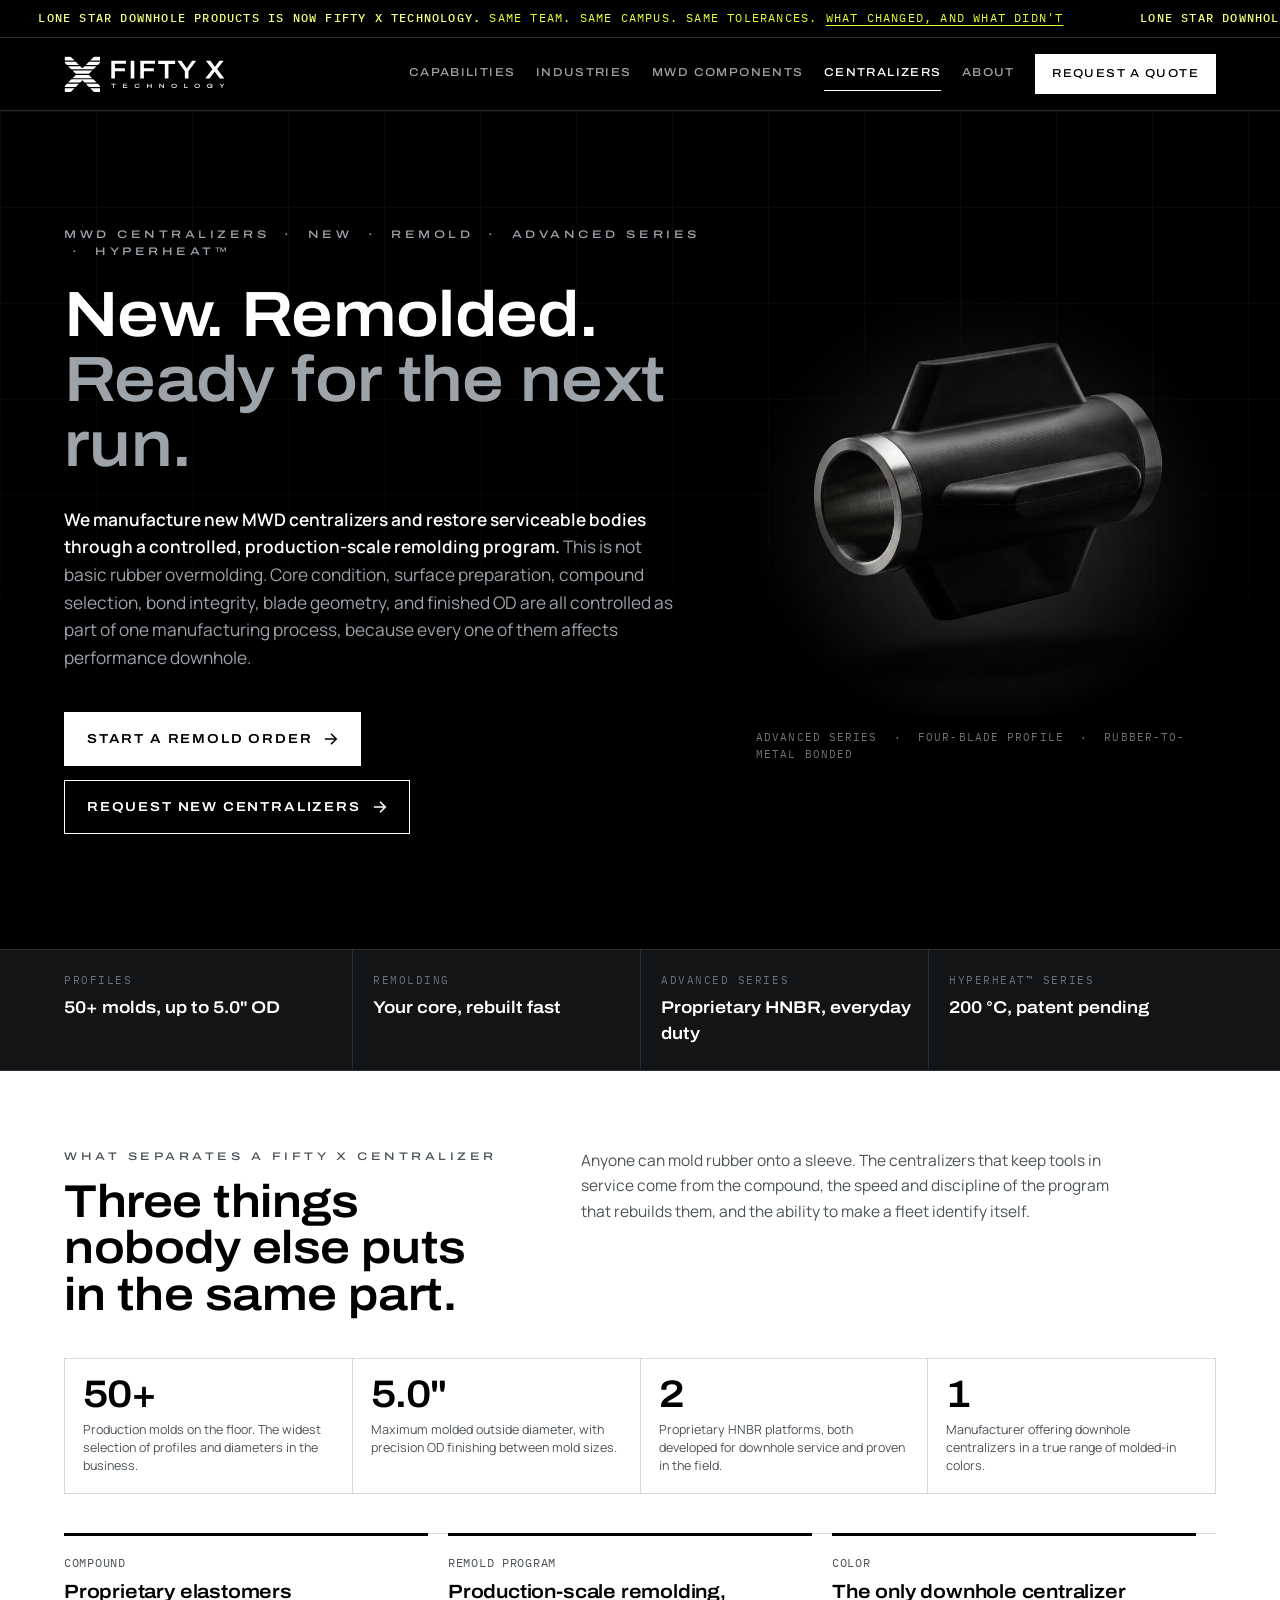
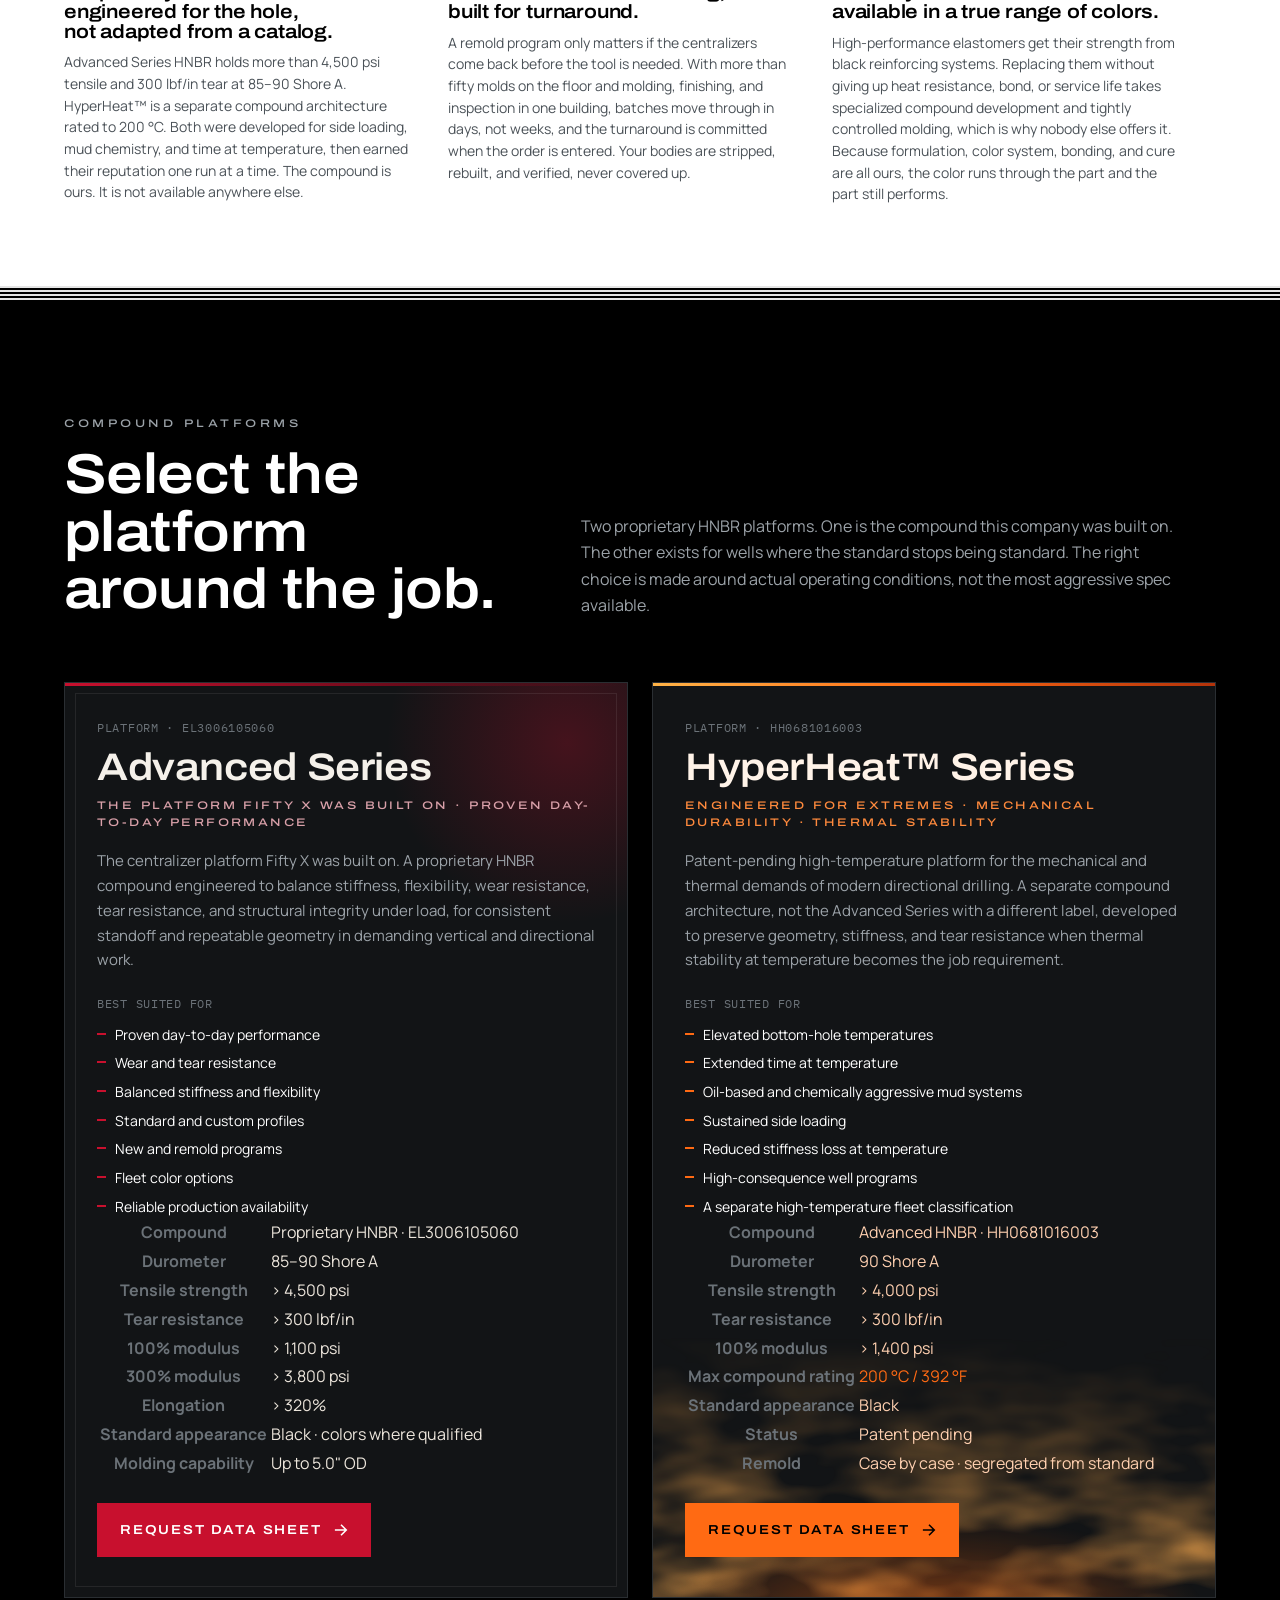
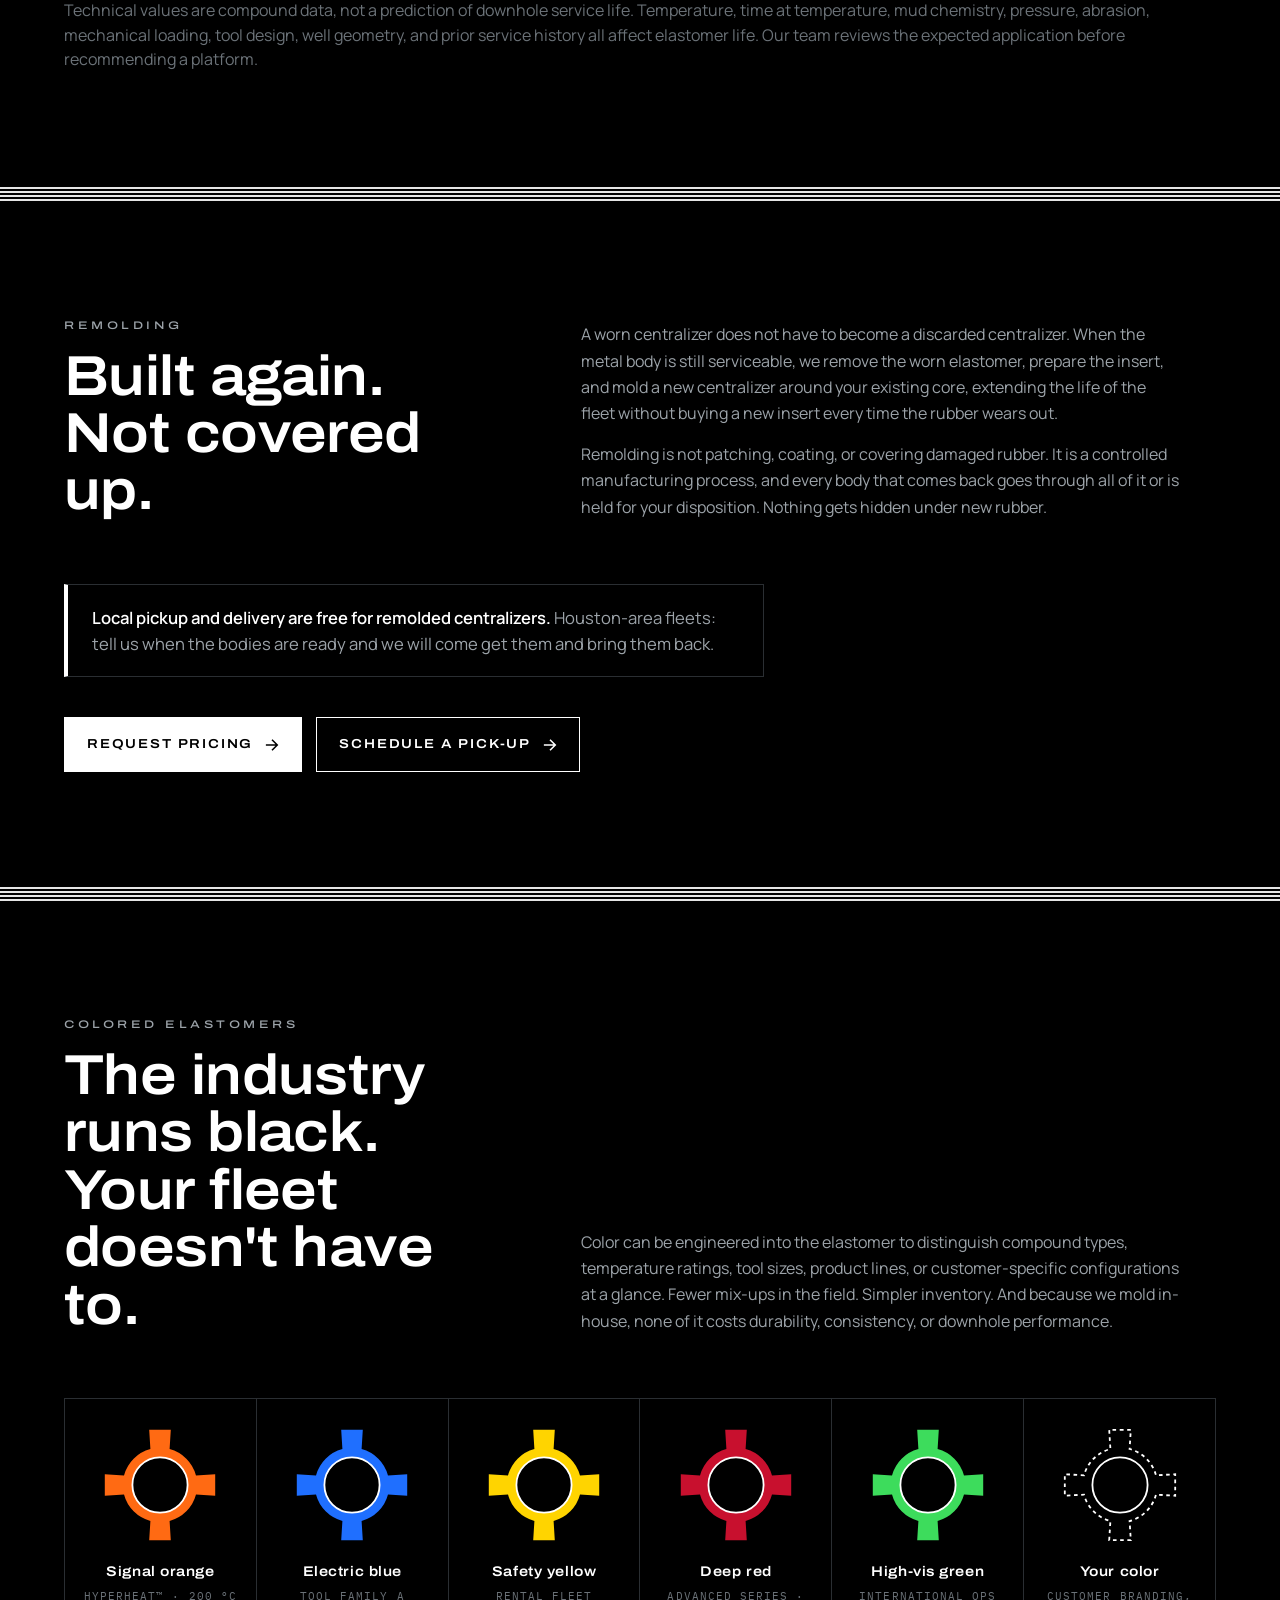
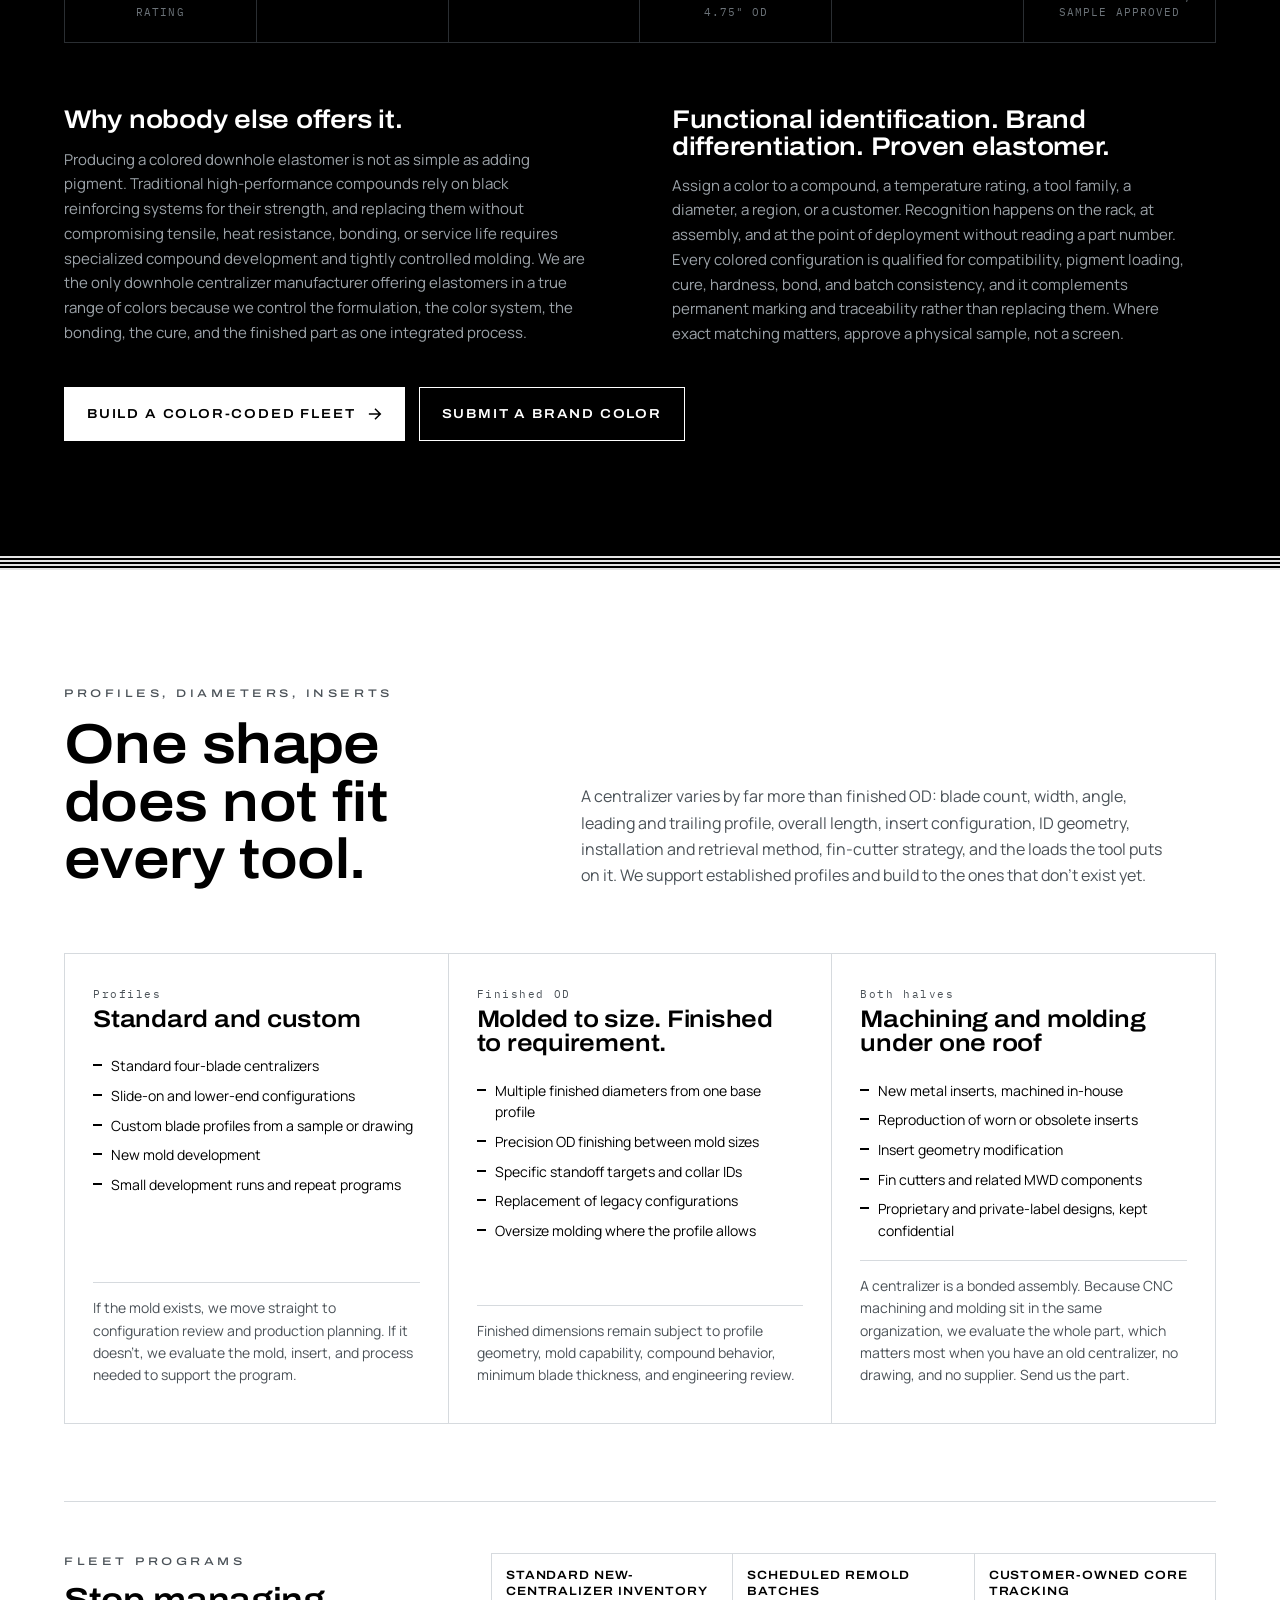
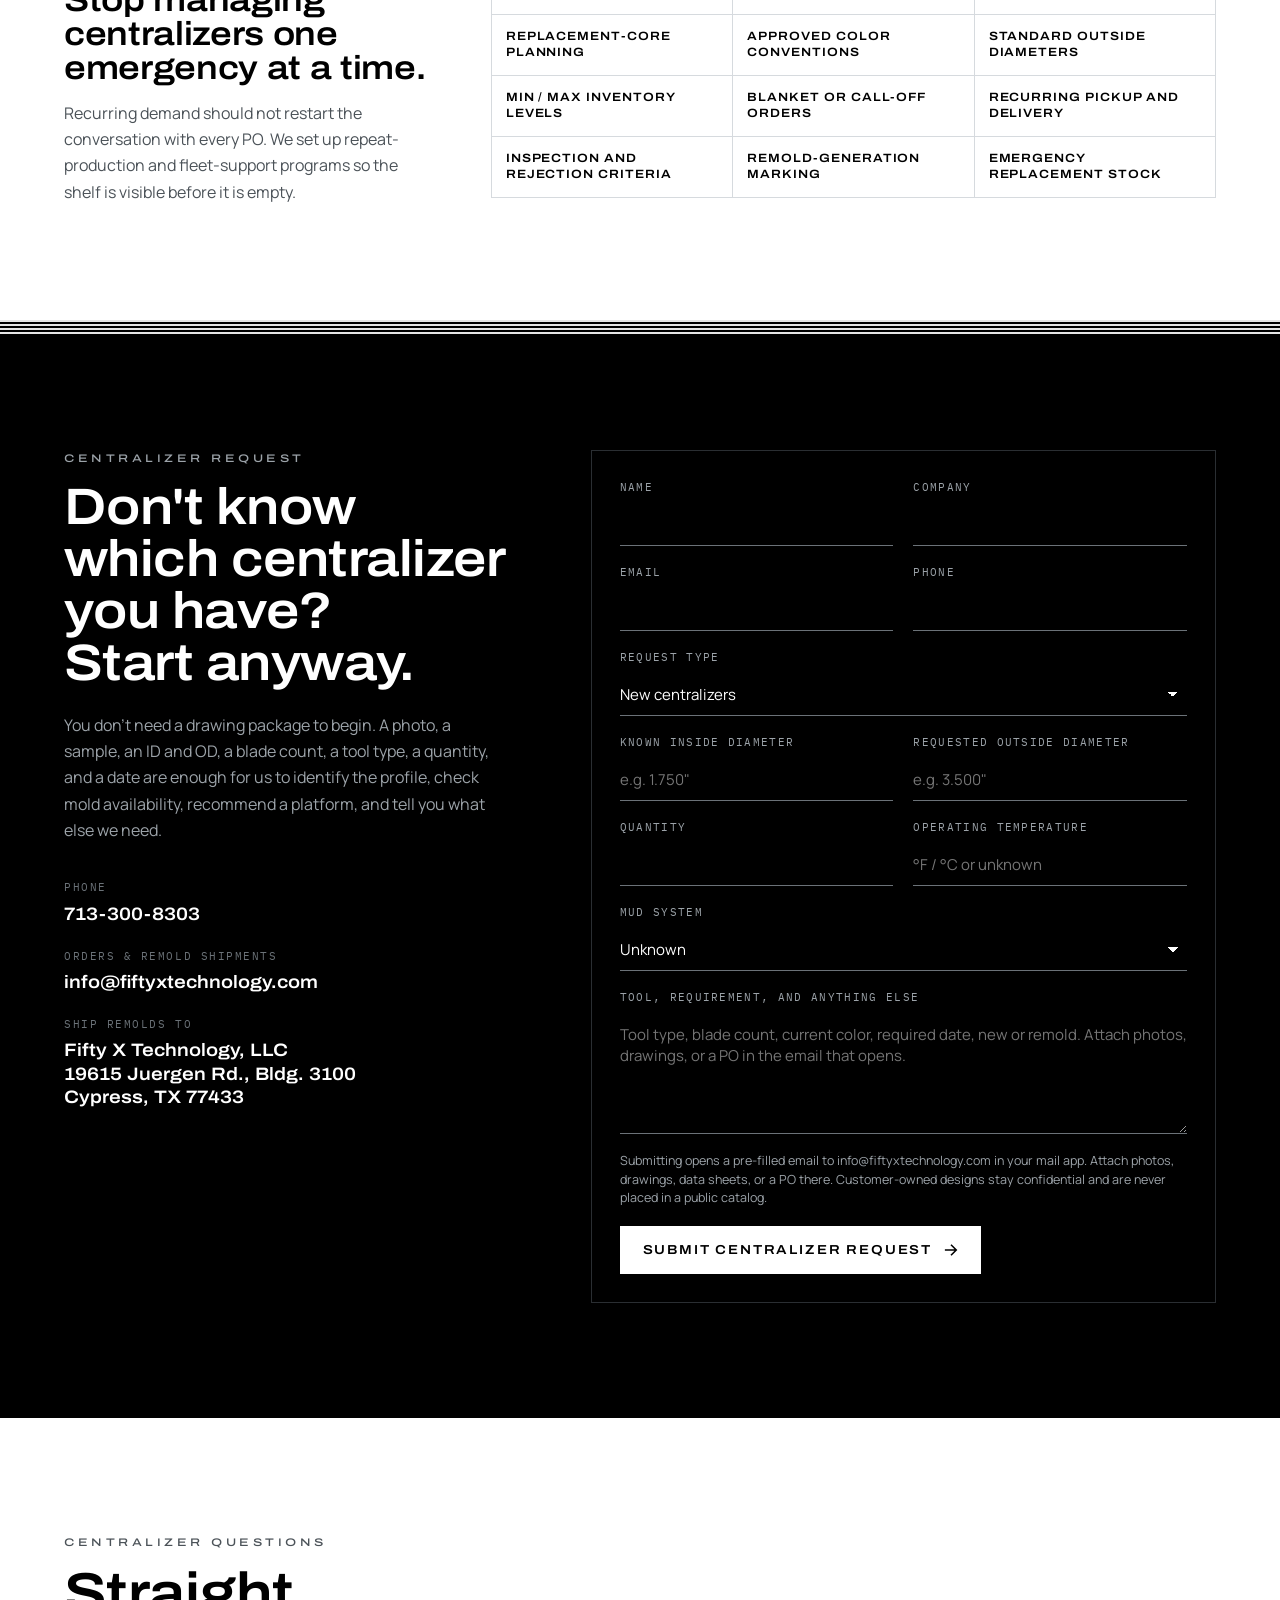
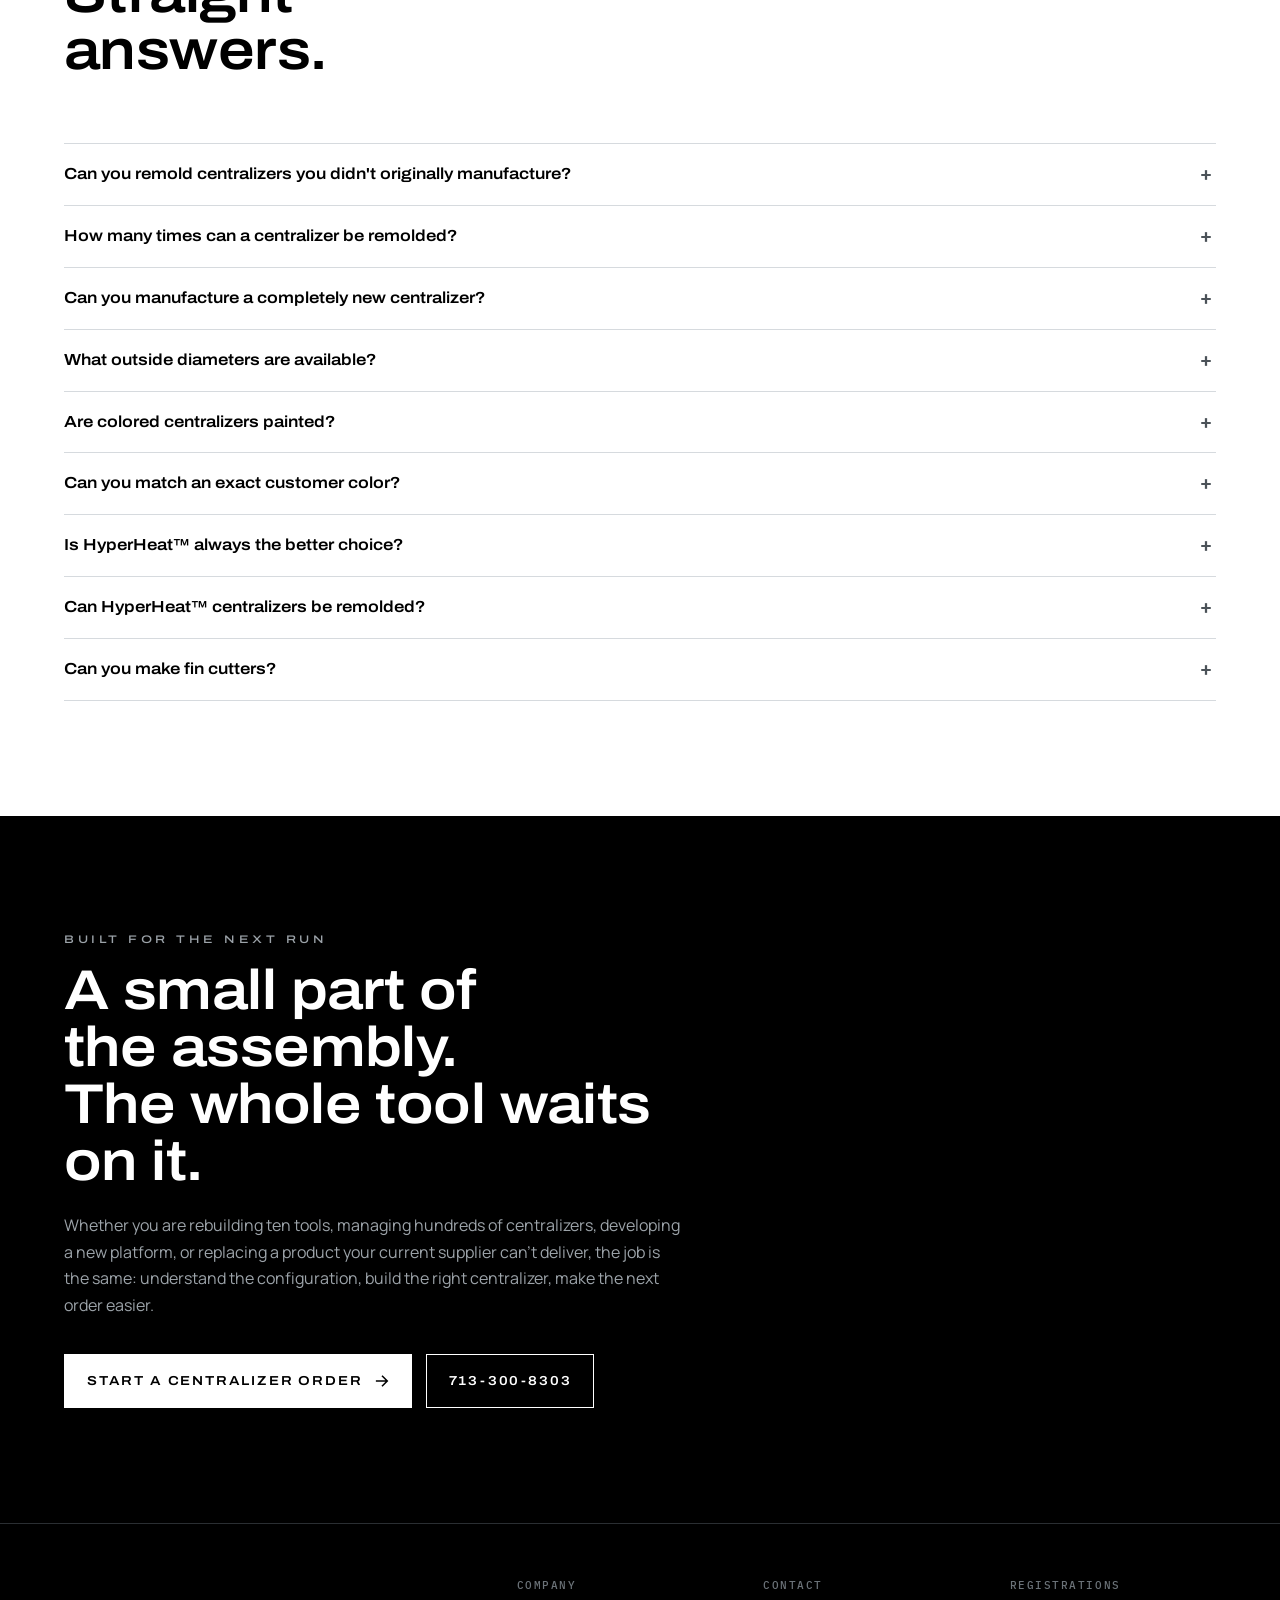
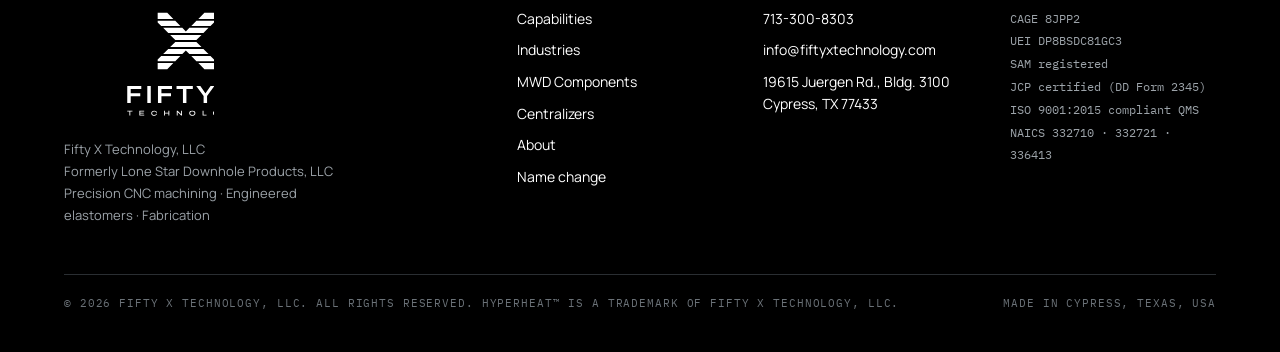
==== centralizers.html @ a745143b "v2.0: MWD Components page live; homepage + centralizer updates; chyron" ====
<!doctype html>
<html lang="en">
<head>
<meta charset="utf-8">
<meta name="viewport" content="width=device-width, initial-scale=1, viewport-fit=cover">
<title>Fifty X Centralizers</title>
<meta name="description" content="MWD centralizers from Fifty X Technology — new and remolded, Advanced Series and HyperHeat™ proprietary HNBR platforms, colored elastomers, custom profiles, and fleet programs. Cypress, Texas.">
<link rel="preconnect" href="https://fonts.googleapis.com">
<link rel="preconnect" href="https://fonts.gstatic.com" crossorigin>
<link rel="stylesheet" href="https://fonts.googleapis.com/css2?family=Archivo:wdth,wght@62..125,100..900&family=Manrope:wght@400..800&family=IBM+Plex+Mono:wght@400;500&display=swap">
<link rel="icon" href="data:image/svg+xml,%3Csvg%20xmlns%3D%22http%3A//www.w3.org/2000/svg%22%20viewBox%3D%220%200%20100%20100%22%3E%3Ctitle%3EFifty%20X%20app%20icon%3C/title%3E%3Cg%20fill%3D%22%23000000%22%20fill-rule%3D%22nonzero%22%3E%3Cpath%20d%3D%22M0%209%20L9%200%20L91%200%20L100%209%20L100%2091%20L91%20100%20L9%20100%20L0%2091%20Z%20M29.54%2019%20L19%2019%20L19%2029.54%20L39.46%2050%20L19%2070.46%20L19%2081%20L29.54%2081%20L50%2060.54%20L70.46%2081%20L81%2081%20L81%2070.46%20L60.54%2050%20L81%2029.54%20L81%2019%20L70.46%2019%20L50%2039.46%20Z%22/%3E%3C/g%3E%3C/svg%3E">
<style>
:root{
  --ink:#000000;
  --paper:#FFFFFF;
  --graphite:#121416;
  --carbon:#1C1F22;
  --hair-d:#2A2E32;
  --steel:#9CA3A9;
  --steel-2:#6B7278;
  --hair-l:#D6DADE;
  --slate:#4B5258;
  --mist:#F3F4F5;
  --display:"Archivo","Helvetica Neue",Arial,sans-serif;
  --body:"Manrope","Helvetica Neue",Arial,sans-serif;
  --mono:"IBM Plex Mono","SFMono-Regular",Consolas,monospace;
  --gutter:clamp(16px,5vw,72px);
  --maxw:1320px;
  color-scheme:dark;
}
*{box-sizing:border-box}
html{scroll-behavior:smooth;-webkit-text-size-adjust:100%}
@media (prefers-reduced-motion:reduce){html{scroll-behavior:auto}}
body{margin:0;background:var(--ink);color:var(--paper);font-family:var(--body);font-size:16px;line-height:1.55;-webkit-font-smoothing:antialiased;overflow-x:hidden}
a{color:inherit;text-decoration:none}
img,svg{max-width:100%;display:block}
h1,h2,h3,h4{margin:0;font-family:var(--display);font-stretch:112.5%;font-weight:600;letter-spacing:-.01em;line-height:1.02;text-wrap:balance}
p{margin:0}
:focus-visible{outline:2px solid var(--paper);outline-offset:3px}
.light :focus-visible{outline-color:var(--ink)}
.wrap{max-width:var(--maxw);margin:0 auto;padding-inline:var(--gutter)}
.eyebrow{font-family:var(--display);font-stretch:125%;font-weight:500;font-size:11px;letter-spacing:.32em;text-transform:uppercase;color:var(--steel)}
.light .eyebrow{color:var(--slate)}
.mono{font-family:var(--mono);font-size:12px;letter-spacing:.06em;text-transform:uppercase}
.btn{display:inline-flex;align-items:center;gap:12px;font-family:var(--display);font-stretch:112.5%;font-weight:600;font-size:13px;letter-spacing:.14em;text-transform:uppercase;padding:16px 22px;border:1px solid var(--paper);transition:background .18s,color .18s,transform .18s}
.btn svg{width:14px;height:14px;flex:none}
.btn-solid{background:var(--paper);color:var(--ink)}
.btn-solid:hover{background:var(--ink);color:var(--paper)}
.btn-ghost{background:transparent;color:var(--paper)}
.btn-ghost:hover{background:var(--paper);color:var(--ink)}
.light .btn{border-color:var(--ink)}
.light .btn-solid{background:var(--ink);color:var(--paper)}
.light .btn-solid:hover{background:var(--paper);color:var(--ink)}
.light .btn-ghost{color:var(--ink)}
.light .btn-ghost:hover{background:var(--ink);color:var(--paper)}

/* ---------- plates: the section divider motif (echoes the mark's cuts) ---------- */
.plates{height:14px;background:repeating-linear-gradient(to bottom,var(--paper) 0 2px,transparent 2px 4px);opacity:.9}
.light .plates{background:repeating-linear-gradient(to bottom,var(--ink) 0 2px,transparent 2px 4px)}
.slit{height:1px;background:var(--hair-d)}
.light .slit{background:var(--hair-l)}

/* ---------- transition strip: chyron ---------- */
.strip{background:var(--ink);border-bottom:1px solid var(--hair-d);overflow:hidden;font-family:var(--mono);font-size:12px;letter-spacing:.1em;text-transform:uppercase;color:#E9FF2E;padding-block:9px;white-space:nowrap}
.strip-track{display:inline-flex;gap:0;will-change:transform}
.strip a{display:inline-block;padding-inline:3vw;color:inherit}
.strip b{font-weight:500;color:#F7FF7A}
.strip u{text-decoration:underline;text-underline-offset:3px}
.strip a:hover u{color:var(--paper)}
@media (prefers-reduced-motion:no-preference){
  .strip-track{animation:chyron 36s linear infinite}
  .strip:hover .strip-track{animation-play-state:paused}
  @keyframes chyron{from{transform:translateX(0)}to{transform:translateX(-50%)}}
}
@media (prefers-reduced-motion:reduce){.strip a:not(:first-child){display:none}.strip{white-space:normal;text-align:center}}

/* ---------- nav ---------- */
.nav{position:sticky;top:env(safe-area-inset-top,0px);z-index:50;background:rgba(0,0,0,.86);backdrop-filter:blur(10px);-webkit-backdrop-filter:blur(10px);border-bottom:1px solid var(--hair-d)}
.nav .wrap{display:flex;align-items:center;justify-content:space-between;gap:24px;height:72px}
.brand{display:block;height:36px}
.brand svg{height:100%;width:auto}
.links{display:flex;gap:clamp(14px,1.6vw,26px);align-items:center}
.links a{white-space:nowrap;font-family:var(--display);font-stretch:112.5%;font-weight:500;font-size:11.5px;letter-spacing:.12em;text-transform:uppercase;color:var(--steel);padding:8px 0;border-bottom:1px solid transparent;transition:color .15s,border-color .15s}
.links a:hover{color:var(--paper);border-color:var(--paper)}
.links .cta{color:var(--ink);background:var(--paper);padding:10px 16px;border:1px solid var(--paper)}
.links .cta:hover{background:var(--ink);color:var(--paper)}
.menu-btn{display:none;background:none;border:1px solid var(--hair-d);color:var(--paper);font-family:var(--mono);font-size:12px;letter-spacing:.12em;text-transform:uppercase;padding:10px 14px;cursor:pointer}
@media (max-width:1100px){
  .links{display:none;position:absolute;left:0;right:0;top:72px;background:var(--ink);border-bottom:1px solid var(--hair-d);flex-direction:column;align-items:stretch;gap:0;padding:8px var(--gutter) 20px}
  .links.open{display:flex}
  .links a{padding:14px 0;border-bottom:1px solid var(--hair-d);font-size:13px}
  .links .cta{margin-top:14px;text-align:center}
  .menu-btn{display:block}
}
@media (max-width:1100px){.links{gap:0}}

/* ---------- hero ---------- */
.hero{position:relative;overflow:hidden;background:var(--ink)}
.hero::before{content:"";position:absolute;inset:0;background-image:linear-gradient(var(--hair-d) 1px,transparent 1px),linear-gradient(90deg,var(--hair-d) 1px,transparent 1px);background-size:96px 96px;opacity:.28;mask-image:linear-gradient(to bottom,rgba(0,0,0,.9),transparent 90%);-webkit-mask-image:linear-gradient(to bottom,rgba(0,0,0,.9),transparent 90%)}
.hero .wrap{position:relative;display:grid;grid-template-columns:minmax(0,7fr) minmax(0,5fr);gap:48px;align-items:center;padding-block:clamp(64px,9vw,128px)}
.hero h1{font-size:clamp(36px,5vw,72px);margin-top:22px}
.hero h1 em{font-style:normal;color:var(--steel)}
.hero .lede{max-width:56ch;margin-top:28px;font-size:clamp(16px,1.35vw,19px);line-height:1.6;color:var(--steel)}
.hero .lede b{color:var(--paper);font-weight:600}
.hero .actions{display:flex;flex-wrap:wrap;gap:14px;margin-top:40px}
.hero-mark{position:relative;max-width:500px;width:100%;justify-self:end}
.hero-mark svg{width:100%;height:auto;aspect-ratio:1}
.hero-mark .plate{fill:var(--paper);transform-origin:50% 50%}
@media (prefers-reduced-motion:no-preference){
  .hero-mark .plate{animation:plate-in .9s cubic-bezier(.2,.8,.2,1) both}
  .hero-mark .plate:nth-child(odd){--from:-60px}
  .hero-mark .plate:nth-child(even){--from:60px}
  @keyframes plate-in{from{opacity:0;transform:translateX(var(--from,-60px))}to{opacity:1;transform:none}}
  .hero-mark .p1{animation-delay:.05s}.hero-mark .p2{animation-delay:.12s}.hero-mark .p3{animation-delay:.19s}.hero-mark .p4{animation-delay:.26s}
  .hero-mark .p5{animation-delay:.33s}.hero-mark .p6{animation-delay:.40s}.hero-mark .p7{animation-delay:.47s}.hero-mark .p8{animation-delay:.54s}
}
.hero-mark .tag{margin-top:18px;font-family:var(--mono);font-size:11px;letter-spacing:.1em;text-transform:uppercase;color:var(--steel-2)}
@media (max-width:900px){
  .hero .wrap{grid-template-columns:1fr;gap:40px}
  .hero-mark{max-width:220px;justify-self:start;order:-1}
}

/* ---------- ticker / credentials ---------- */
.cred{border-top:1px solid var(--hair-d);border-bottom:1px solid var(--hair-d);background:var(--graphite)}
.cred .wrap{display:grid;grid-template-columns:repeat(4,1fr)}
.cred .cell{padding:22px 0;border-left:1px solid var(--hair-d);padding-left:20px}
.cred .cell:first-child{border-left:0;padding-left:0}
.cred .k{font-family:var(--mono);font-size:11px;letter-spacing:.14em;text-transform:uppercase;color:var(--steel-2)}
.cred .v{font-family:var(--display);font-stretch:112.5%;font-weight:600;font-size:17px;margin-top:6px}
@media (max-width:900px){.cred .wrap{grid-template-columns:1fr 1fr}.cred .cell:nth-child(3){border-left:0;padding-left:0}.cred .cell{border-top:1px solid var(--hair-d)}.cred .cell:nth-child(-n+2){border-top:0}}
@media (max-width:480px){.cred .wrap{grid-template-columns:1fr}.cred .cell{border-left:0;padding-left:0;padding-block:14px}.cred .cell:nth-child(2){border-top:1px solid var(--hair-d)}}

/* ---------- generic section ---------- */
.section{padding-block:clamp(72px,9vw,128px)}
.section.light{background:var(--paper);color:var(--ink)}
.head{display:grid;grid-template-columns:minmax(0,5fr) minmax(0,7fr);gap:32px 64px;align-items:end;margin-bottom:clamp(40px,5vw,72px)}
.head h2{font-size:clamp(32px,4.4vw,60px)}
.head .intro{font-size:clamp(16px,1.25vw,18px);line-height:1.65;color:var(--steel);max-width:60ch}
.light .head .intro{color:var(--slate)}
@media (max-width:900px){.head{grid-template-columns:1fr}}

/* ---------- capabilities ---------- */
.caps{display:grid;grid-template-columns:repeat(3,1fr);border-top:1px solid var(--hair-l);border-left:1px solid var(--hair-l)}
.cap{border-right:1px solid var(--hair-l);border-bottom:1px solid var(--hair-l);padding:32px 28px 36px;display:flex;flex-direction:column;gap:18px;position:relative;transition:background .2s}
.cap:hover{background:var(--mist)}
.cap .idx{font-family:var(--mono);font-size:11px;letter-spacing:.14em;color:var(--slate)}
.cap h3{font-size:24px;margin-top:4px}
.cap p{color:var(--slate);font-size:15px;line-height:1.6}
.cap ul{list-style:none;margin:6px 0 0;padding:0;display:flex;flex-direction:column;gap:8px}
.cap li{font-size:14px;padding-left:18px;position:relative;color:var(--ink)}
.cap li::before{content:"";position:absolute;left:0;top:9px;width:9px;height:2px;background:var(--ink)}
.cap .ico{width:40px;height:40px}
@media (max-width:900px){.caps{grid-template-columns:1fr}}

.integrated{margin-top:clamp(48px,6vw,80px);display:grid;grid-template-columns:minmax(0,4fr) minmax(0,8fr);gap:32px 64px;align-items:start}
.integrated h3{font-size:clamp(24px,2.6vw,34px)}
.integrated p{color:var(--slate);max-width:60ch;margin-top:14px;line-height:1.65}
.flow{display:grid;grid-template-columns:repeat(7,1fr);gap:0;border:1px solid var(--ink)}
.flow div{padding:16px 10px 18px;border-right:1px solid var(--ink);font-family:var(--display);font-stretch:112.5%;font-weight:600;font-size:12px;letter-spacing:.06em;text-transform:uppercase;line-height:1.25;position:relative}
.flow div:last-child{border-right:0}
.flow span{display:block;font-family:var(--mono);font-weight:400;font-size:10px;letter-spacing:.1em;color:var(--slate);margin-bottom:8px}
.flow .in{background:var(--ink);color:var(--paper)}
.flow .in span{color:var(--steel)}
.turnkey{margin-top:clamp(48px,6vw,80px);padding-top:clamp(36px,4vw,56px);border-top:1px solid var(--hair-l);display:grid;grid-template-columns:minmax(0,4fr) minmax(0,8fr);gap:32px 64px;align-items:start}
.turnkey h3{font-size:clamp(24px,2.6vw,34px)}
.turnkey p{color:var(--slate);max-width:52ch;margin-top:14px;line-height:1.65}
.svc-list{list-style:none;margin:0;padding:0;display:grid;grid-template-columns:repeat(4,1fr);gap:1px;background:var(--hair-l);border:1px solid var(--hair-l)}
.svc-list li{background:var(--paper);padding:12px 14px;min-height:60px;display:flex;align-items:center;font-family:var(--display);font-stretch:112.5%;font-weight:600;font-size:12px;letter-spacing:.08em;text-transform:uppercase;line-height:1.3}
@media (max-width:900px){.turnkey{grid-template-columns:1fr}.svc-list{grid-template-columns:repeat(2,1fr)}}
@media (max-width:900px){.integrated{grid-template-columns:1fr}.flow{grid-template-columns:repeat(4,1fr)}.flow div{border-bottom:1px solid var(--ink)}.flow div:nth-child(4n){border-right:0}.flow div:nth-child(n+5){border-bottom:0}}
@media (max-width:480px){.flow{grid-template-columns:repeat(2,1fr)}.flow div{border-right:1px solid var(--ink);border-bottom:1px solid var(--ink)}.flow div:nth-child(2n){border-right:0}.flow div:nth-child(n+5){border-bottom:1px solid var(--ink)}.flow div:nth-last-child(-n+1){border-bottom:0}}

/* ---------- industries ---------- */
.ind{display:grid;grid-template-columns:repeat(5,1fr);border-top:1px solid var(--hair-d);border-left:1px solid var(--hair-d)}
.ind>a,.ind>div{border-right:1px solid var(--hair-d);border-bottom:1px solid var(--hair-d);padding:28px 22px 30px;min-height:220px;display:flex;flex-direction:column;justify-content:space-between;gap:24px;transition:background .2s}
.ind>a:hover{background:var(--graphite)}
.ind h3{font-size:19px;line-height:1.15}
.ind p{font-size:13.5px;line-height:1.55;color:var(--steel)}
.ind .foundation{background:var(--paper);color:var(--ink)}
.ind .foundation p{color:var(--slate)}
.ind .foundation .mono{color:var(--ink)}
.ind .mono{color:var(--steel-2)}
@media (max-width:1100px){.ind{grid-template-columns:repeat(3,1fr)}}
@media (max-width:700px){.ind{grid-template-columns:1fr 1fr}}
@media (max-width:440px){.ind{grid-template-columns:1fr}}

/* ---------- MWD section ---------- */
.mwd{background:var(--ink);position:relative}
.mwd .banner{display:grid;grid-template-columns:auto 1fr;gap:28px;align-items:center;margin-bottom:clamp(40px,5vw,72px)}
.mwd .banner .x{width:76px;height:76px}
.mwd .banner h2{font-size:clamp(34px,4.8vw,66px)}
.mwd .banner h2 span{display:block;color:var(--steel)}
.mwd-grid{display:grid;grid-template-columns:minmax(0,5fr) minmax(0,7fr);gap:48px 72px}
.mwd .lede{font-size:clamp(17px,1.4vw,20px);line-height:1.6;color:var(--paper)}
.mwd .sub{margin-top:20px;color:var(--steel);line-height:1.65;max-width:52ch}
.mwd .sub+.sub{margin-top:14px}
.svc{display:grid;grid-template-columns:1fr 1fr;gap:1px;background:var(--hair-d);border:1px solid var(--hair-d)}
.svc>div,.svc>a{background:var(--ink);padding:24px 22px 26px;display:block}
.svc>a:hover{background:var(--graphite)}
.svc h3{font-size:17px;margin-bottom:10px}
.svc p{font-size:14px;color:var(--steel);line-height:1.55}
.spec{margin-top:1px;background:var(--hair-d);border:1px solid var(--hair-d);border-top:0;display:grid;grid-template-columns:repeat(3,1fr);gap:1px}
.spec div{background:var(--graphite);padding:18px 22px}
.spec .k{font-family:var(--mono);font-size:10.5px;letter-spacing:.14em;text-transform:uppercase;color:var(--steel-2)}
.spec .v{font-family:var(--display);font-stretch:112.5%;font-weight:600;font-size:18px;margin-top:6px;font-variant-numeric:tabular-nums}
.spec .n{font-size:12px;color:var(--steel);margin-top:2px}
.mwd .actions{display:flex;flex-wrap:wrap;gap:14px;margin-top:32px}
@media (max-width:900px){.mwd-grid{grid-template-columns:1fr}.mwd .banner .x{width:56px;height:56px}}
@media (max-width:600px){.svc{grid-template-columns:1fr}.spec{grid-template-columns:1fr}}

/* ---------- technology ---------- */
.tech .head{align-items:start}
.tech-grid{display:grid;grid-template-columns:repeat(4,1fr);gap:0;border-top:1px solid var(--hair-l)}
.tech-grid article{padding:28px 24px 8px 0;border-top:3px solid var(--ink);margin-top:-1px;margin-right:24px}
.tech-grid article:last-child{margin-right:0}
.tech-grid h3{font-size:19px;margin-bottom:12px}
.tech-grid p{font-size:14.5px;color:var(--slate);line-height:1.6}
.tech .quote{margin-top:clamp(48px,6vw,80px);display:grid;grid-template-columns:minmax(0,2fr) minmax(0,10fr);gap:24px 48px;align-items:start;border-top:1px solid var(--hair-l);padding-top:36px}
.tech .quote blockquote{margin:0;font-family:var(--display);font-stretch:112.5%;font-weight:500;font-size:clamp(20px,2.2vw,30px);line-height:1.3;text-wrap:balance;max-width:34ch}
.tech .quote cite{display:block;font-style:normal;margin-top:18px;font-family:var(--mono);font-size:11.5px;letter-spacing:.12em;text-transform:uppercase;color:var(--slate)}
@media (max-width:1000px){.tech-grid{grid-template-columns:1fr 1fr}.tech-grid article:nth-child(2n){margin-right:0}}
@media (max-width:560px){.tech-grid{grid-template-columns:1fr}.tech-grid article{margin-right:0}}
@media (max-width:900px){.tech .quote{grid-template-columns:1fr}}

/* ---------- about + name change ---------- */
.about-grid{display:grid;grid-template-columns:minmax(0,7fr) minmax(0,5fr);gap:48px 80px;align-items:start}
.about h2{font-size:clamp(30px,4vw,54px)}
.about .body{margin-top:26px;display:flex;flex-direction:column;gap:16px;color:var(--steel);line-height:1.7;max-width:62ch;font-size:16.5px}
.about .body b{color:var(--paper);font-weight:600}
.timeline{list-style:none;margin:0;padding:0;border-top:1px solid var(--hair-d)}
.timeline li{display:grid;grid-template-columns:64px 1fr;gap:16px;padding:14px 0;border-bottom:1px solid var(--hair-d);font-size:14.5px;line-height:1.5}
.timeline .y{font-family:var(--mono);font-size:12px;letter-spacing:.06em;color:var(--steel);padding-top:3px}
.namechange{margin-top:clamp(56px,7vw,96px);border:1px solid var(--hair-d);display:grid;grid-template-columns:minmax(0,5fr) minmax(0,7fr)}
.namechange>div{padding:36px 32px}
.namechange>div:first-child{border-right:1px solid var(--hair-d);background:var(--graphite)}
.namechange h3{font-size:clamp(24px,2.6vw,34px)}
.namechange .was{margin-top:16px;font-family:var(--mono);font-size:12px;letter-spacing:.08em;text-transform:uppercase;color:var(--steel);line-height:1.8}
.namechange .was s{color:var(--steel-2)}
.namechange .was b{color:var(--paper);font-weight:500}
.qa{display:grid;gap:0}
.qa div{padding:16px 0;border-bottom:1px solid var(--hair-d);display:grid;grid-template-columns:minmax(0,4fr) minmax(0,8fr);gap:8px 24px}
.qa div:first-child{padding-top:0}
.qa div:last-child{border-bottom:0;padding-bottom:0}
.qa dt{font-family:var(--display);font-stretch:112.5%;font-weight:600;font-size:14px;letter-spacing:.02em}
.qa dd{margin:0;font-size:14.5px;color:var(--steel);line-height:1.6}
@media (max-width:900px){.about-grid{grid-template-columns:1fr}.namechange{grid-template-columns:1fr}.namechange>div:first-child{border-right:0;border-bottom:1px solid var(--hair-d)}.qa div{grid-template-columns:1fr}}

/* ---------- contact ---------- */
.contact-grid{display:grid;grid-template-columns:minmax(0,5fr) minmax(0,7fr);gap:48px 80px;align-items:start}
.contact h2{font-size:clamp(32px,4.4vw,60px)}
.contact .intro{margin-top:22px;color:var(--slate);line-height:1.65;max-width:48ch}
.contact .details{margin-top:36px;display:grid;gap:22px}
.contact .details .k{font-family:var(--mono);font-size:11px;letter-spacing:.14em;text-transform:uppercase;color:var(--slate)}
.contact .details .v{font-family:var(--display);font-stretch:112.5%;font-weight:600;font-size:18px;margin-top:6px;line-height:1.3}
.contact .details a:hover{text-decoration:underline;text-underline-offset:4px}
form{display:grid;grid-template-columns:1fr 1fr;gap:18px 20px;border:1px solid var(--ink);padding:28px}
form .full{grid-column:1/-1}
label{display:flex;flex-direction:column;gap:8px;font-family:var(--mono);font-size:11px;letter-spacing:.12em;text-transform:uppercase;color:var(--slate)}
input,select,textarea{font-family:var(--body);font-size:15px;color:var(--ink);background:var(--paper);border:0;border-bottom:1px solid var(--ink);padding:10px 0;border-radius:0;width:100%;-webkit-appearance:none;appearance:none}
textarea{min-height:120px;resize:vertical}
select{background-image:linear-gradient(45deg,transparent 50%,var(--ink) 50%),linear-gradient(135deg,var(--ink) 50%,transparent 50%);background-position:calc(100% - 14px) 50%,calc(100% - 9px) 50%;background-size:5px 5px;background-repeat:no-repeat;padding-right:28px}
input:focus,select:focus,textarea:focus{outline:0;border-bottom-width:2px}
form .note{grid-column:1/-1;font-size:12.5px;color:var(--slate);line-height:1.5}
form .submit{grid-column:1/-1;display:flex;align-items:center;gap:20px;flex-wrap:wrap}
form button{cursor:pointer;background:var(--ink);color:var(--paper);border:1px solid var(--ink)}
form button:hover{background:var(--paper);color:var(--ink)}
@media (max-width:900px){.contact-grid{grid-template-columns:1fr}}
@media (max-width:560px){form{grid-template-columns:1fr;padding:20px}}

/* ---------- footer ---------- */
footer{background:var(--ink);border-top:1px solid var(--hair-d);padding-block:56px 40px}
.foot{display:grid;grid-template-columns:minmax(0,4fr) repeat(3,minmax(0,2fr));gap:40px}
.foot .stack{width:150px}
.foot .stack svg{width:100%;height:auto}
.foot .legal{margin-top:22px;font-size:13px;color:var(--steel);line-height:1.7;max-width:34ch}
.foot h4{font-family:var(--mono);font-weight:500;font-size:11px;letter-spacing:.14em;text-transform:uppercase;color:var(--steel-2);margin-bottom:16px}
.foot ul{list-style:none;margin:0;padding:0;display:grid;gap:10px;font-size:14px}
.foot ul a:hover{text-decoration:underline;text-underline-offset:4px}
.foot .creds{font-family:var(--mono);font-size:12px;color:var(--steel);line-height:1.9}
.foot-bottom{margin-top:48px;padding-top:20px;border-top:1px solid var(--hair-d);display:flex;justify-content:space-between;gap:16px;flex-wrap:wrap;font-family:var(--mono);font-size:11px;letter-spacing:.08em;text-transform:uppercase;color:var(--steel-2)}
@media (max-width:900px){.foot{grid-template-columns:1fr 1fr}}
@media (max-width:520px){.foot{grid-template-columns:1fr}}


/* ---------- centralizer page ---------- */
.links a.current{color:var(--paper);border-color:var(--paper)}

.head>div>.intro+.intro{margin-top:14px}

.pillars{display:grid;grid-template-columns:repeat(3,1fr);gap:0;border-top:1px solid var(--hair-l)}
.pillars article{padding:28px 28px 8px 0;border-top:3px solid var(--ink);margin-top:-1px;margin-right:28px}
.pillars article:last-child{margin-right:0}
.pillars .mono{color:var(--slate)}
.pillars h3{font-size:clamp(20px,1.8vw,24px);margin-top:12px}
.pillars p{margin-top:14px;font-size:15px;line-height:1.65;color:var(--slate)}
@media (max-width:900px){.pillars{grid-template-columns:1fr}.pillars article{margin-right:0}}




/* the one place color is allowed: the product */
.colorband{background:var(--ink);position:relative;overflow:hidden}
.colorband .head .intro{color:var(--steel)}
.swatches{list-style:none;margin:0;padding:0;display:grid;grid-template-columns:repeat(6,1fr);gap:1px;background:var(--hair-d);border:1px solid var(--hair-d)}
.swatches li{background:var(--ink);padding:26px 18px 22px;text-align:center}
.swatches svg{width:100%;max-width:120px;height:auto;aspect-ratio:1;margin:0 auto 16px;color:var(--c)}
.swatches b{display:block;font-family:var(--display);font-stretch:112.5%;font-weight:600;font-size:14px;letter-spacing:.04em}
.swatches span{display:block;margin-top:5px;font-family:var(--mono);font-size:10.5px;letter-spacing:.1em;text-transform:uppercase;color:var(--steel-2)}
@media (prefers-reduced-motion:no-preference){
  .swatches li svg{transition:transform .25s cubic-bezier(.2,.8,.2,1)}
  .swatches li:hover svg{transform:rotate(45deg)}
}
.color-grid{margin-top:clamp(40px,5vw,64px);display:grid;grid-template-columns:1fr 1fr;gap:32px 64px}
.color-grid h3{font-size:clamp(20px,2vw,26px)}
.color-grid p{margin-top:14px;color:var(--steel);font-size:15px;line-height:1.65;max-width:58ch}
@media (max-width:1000px){.swatches{grid-template-columns:repeat(3,1fr)}}
@media (max-width:900px){.color-grid{grid-template-columns:1fr}}
@media (max-width:480px){.swatches{grid-template-columns:1fr 1fr}}
.light-plates{background:repeating-linear-gradient(to bottom,var(--paper) 0 2px,transparent 2px 4px)}

.caps.three .cap p{margin-top:auto;padding-top:14px;border-top:1px solid var(--hair-l);font-size:14px}
.fleet{margin-top:clamp(48px,6vw,80px);padding-top:clamp(36px,4vw,56px);border-top:1px solid var(--hair-l);display:grid;grid-template-columns:minmax(0,4fr) minmax(0,8fr);gap:32px 64px;align-items:start}
.fleet h3{font-size:clamp(24px,2.6vw,34px)}
.fleet p{color:var(--slate);max-width:52ch;margin-top:14px;line-height:1.65}
.svc-list.dark-list{grid-template-columns:repeat(3,1fr)}
@media (max-width:900px){.fleet{grid-template-columns:1fr}.svc-list.dark-list{grid-template-columns:repeat(2,1fr)}}

/* request section on dark ground */
#request .contact-grid{display:grid;grid-template-columns:minmax(0,5fr) minmax(0,7fr);gap:48px 80px;align-items:start}
#request h2{font-size:clamp(30px,4vw,52px)}
.intro-d{margin-top:22px;color:var(--steel);line-height:1.65;max-width:48ch}
.details-d{margin-top:36px;display:grid;gap:22px}
.details-d .k{font-family:var(--mono);font-size:11px;letter-spacing:.14em;text-transform:uppercase;color:var(--steel-2)}
.details-d .v{font-family:var(--display);font-stretch:112.5%;font-weight:600;font-size:18px;margin-top:6px;line-height:1.3}
.details-d a:hover{text-decoration:underline;text-underline-offset:4px}
.dark-form{border-color:var(--hair-d)}
.dark-form label{color:var(--steel)}
.dark-form input,.dark-form select,.dark-form textarea{background:var(--ink);color:var(--paper);border-bottom-color:var(--steel-2)}
.dark-form select{background-image:linear-gradient(45deg,transparent 50%,var(--paper) 50%),linear-gradient(135deg,var(--paper) 50%,transparent 50%);background-position:calc(100% - 14px) 50%,calc(100% - 9px) 50%;background-size:5px 5px;background-repeat:no-repeat}
.dark-form input:focus,.dark-form select:focus,.dark-form textarea:focus{border-bottom-color:var(--paper)}
.dark-form .note{color:var(--steel)}
.dark-form button{background:var(--paper);color:var(--ink);border-color:var(--paper)}
.dark-form button:hover{background:var(--ink);color:var(--paper)}
@media (max-width:900px){#request .contact-grid{grid-template-columns:1fr}}

.faq{border-top:1px solid var(--hair-l)}
.faq details{border-bottom:1px solid var(--hair-l)}
.faq summary{cursor:pointer;list-style:none;padding:18px 40px 18px 0;font-family:var(--display);font-stretch:112.5%;font-weight:600;font-size:16px;position:relative}
.faq summary::-webkit-details-marker{display:none}
.faq summary::after{content:"+";position:absolute;right:4px;top:14px;font-family:var(--mono);font-size:20px;color:var(--slate)}
.faq details[open] summary::after{content:"–"}
.faq p{padding:0 0 20px;color:var(--slate);font-size:15px;line-height:1.65;max-width:70ch}

.closer h2{font-size:clamp(30px,4.4vw,56px);max-width:16ch}
.closer .intro{margin-top:22px;color:var(--steel);font-size:clamp(16px,1.25vw,18px);line-height:1.65;max-width:62ch}

/* hero photo */
.hero-photo{margin:0;max-width:560px;width:100%;justify-self:end}
.hero-photo img{width:100%;height:auto;display:block;mask-image:radial-gradient(ellipse 56% 58% at 50% 50%,#000 42%,transparent 94%);-webkit-mask-image:radial-gradient(ellipse 56% 58% at 50% 50%,#000 42%,transparent 94%)}
.hero-photo .tag{margin-top:14px;font-family:var(--mono);font-size:11px;letter-spacing:.1em;text-transform:uppercase;color:var(--steel-2)}
@media (prefers-reduced-motion:no-preference){
  .hero-photo img{animation:photo-in 1.2s cubic-bezier(.2,.8,.2,1) both}
  @keyframes photo-in{from{opacity:0;transform:translateY(14px) scale(.97)}to{opacity:1;transform:none}}
}
@media (max-width:900px){.hero-photo{max-width:360px;justify-self:start;order:-1}}

/* stats strip */
.stats{display:grid;grid-template-columns:repeat(4,1fr);gap:1px;background:var(--hair-l);border:1px solid var(--hair-l);margin-bottom:clamp(40px,5vw,64px)}
.stats div{background:var(--paper);padding:24px 22px 26px}
.stats b{display:block;font-family:var(--display);font-stretch:112.5%;font-weight:600;font-size:clamp(40px,4vw,56px);line-height:1;letter-spacing:-.02em;font-variant-numeric:tabular-nums}
.stats span{display:block;margin-top:12px;font-size:13.5px;line-height:1.5;color:var(--slate)}
@media (max-width:900px){.stats{grid-template-columns:1fr 1fr}}
@media (max-width:440px){.stats{grid-template-columns:1fr}}

/* remold stages */
.stages{display:grid;grid-template-columns:repeat(3,1fr);gap:1px;background:var(--hair-d);border:1px solid var(--hair-d)}
.stages>div{background:var(--ink);padding:28px 24px 30px}
.stages .mono{color:var(--steel-2)}
.stages h3{font-size:19px;margin-top:12px;line-height:1.2}
.stages p{margin-top:12px;font-size:14.5px;color:var(--steel);line-height:1.6}
@media (max-width:900px){.stages{grid-template-columns:1fr}}

/* platforms: two signature cards on a dark ground */
.platforms-section{background:var(--ink)}
.platforms-section .head .intro{color:var(--steel)}
.platforms{display:grid;grid-template-columns:1fr 1fr;gap:24px}
.platforms article{position:relative;overflow:hidden;background:var(--graphite);border:1px solid var(--hair-d);padding:36px 32px 40px;isolation:isolate}
.platforms .mono{color:var(--steel-2)}
.platforms h3{font-size:clamp(30px,3vw,42px);margin-top:10px}
.pf-tag{margin-top:10px;font-family:var(--display);font-stretch:125%;font-weight:500;font-size:11px;letter-spacing:.22em;text-transform:uppercase;color:var(--steel)}
.platforms .pl{margin-top:18px;color:var(--steel);font-size:15px;line-height:1.65}
.platforms ul{list-style:none;margin:10px 0 0;padding:0;display:grid;gap:7px}
.platforms li{font-size:14px;padding-left:18px;position:relative;color:var(--paper)}
.platforms li::before{content:"";position:absolute;left:0;top:9px;width:9px;height:2px;background:var(--pf,var(--paper))}
.platforms .techtable th{color:var(--steel-2);border-top-color:var(--hair-d)}
.platforms .techtable td{border-top-color:var(--hair-d);color:var(--paper)}
.platforms .techtable tr:last-child th,.platforms .techtable tr:last-child td{border-bottom-color:var(--hair-d)}
.platforms .btn{border-color:var(--paper)}
.platforms-section .fine{color:var(--steel-2)}

/* Advanced Series: satin black, deep red, luxury restraint */
.pf-advanced{--pf:#C8102E;background:linear-gradient(160deg,#1A1B1D 0%,#0E0F10 55%,#121416 100%)}
.pf-advanced::before{content:"";position:absolute;inset:10px;border:1px solid rgba(255,255,255,.08);pointer-events:none}
.pf-advanced::after{content:"";position:absolute;left:0;right:0;top:0;height:3px;background:linear-gradient(90deg,#C8102E,#6B0A1A 60%,transparent)}
.pf-advanced .pf-glow{position:absolute;right:-120px;top:-120px;width:360px;height:360px;border-radius:50%;background:radial-gradient(closest-side,rgba(200,16,46,.28),rgba(200,16,46,0));pointer-events:none;z-index:-1}
.pf-advanced h3{color:#F5F1EA}
.pf-advanced .pf-tag{color:#D9A0A9}
.pf-advanced .techtable td{color:#EDE6DC}
.pf-advanced .btn{border-color:#C8102E;background:#C8102E;color:var(--paper)}
.pf-advanced .btn:hover{background:transparent;color:#F5F1EA}

/* HyperHeat: ember orange, heat texture at the base */
.pf-hyperheat{--pf:#FF6A13;background:linear-gradient(180deg,#141210 0%,#0E0C0A 100%)}
.pf-hyperheat::after{content:"";position:absolute;left:0;right:0;top:0;height:3px;background:linear-gradient(90deg,#FFB347,#FF6A13 50%,#B3330A)}
.pf-hyperheat .pf-ember{position:absolute;left:0;right:0;bottom:0;height:260px;pointer-events:none;z-index:-1;
  background:
    radial-gradient(ellipse 70% 60% at 50% 110%,rgba(255,106,19,.55),rgba(255,106,19,0) 70%),
    url("data:image/svg+xml,%3Csvg xmlns='http://www.w3.org/2000/svg' width='400' height='260'%3E%3Cfilter id='n'%3E%3CfeTurbulence type='fractalNoise' baseFrequency='0.012 0.03' numOctaves='3' seed='7'/%3E%3CfeColorMatrix values='0 0 0 0 1  0 0 0 0 0.42  0 0 0 0 0.08  0 0 0 1.6 -0.55'/%3E%3C/filter%3E%3Crect width='100%25' height='100%25' filter='url(%23n)'/%3E%3C/svg%3E");
  background-size:cover;mask-image:linear-gradient(to top,rgba(0,0,0,.9),transparent);-webkit-mask-image:linear-gradient(to top,rgba(0,0,0,.9),transparent)}
@media (prefers-reduced-motion:no-preference){
  .pf-hyperheat .pf-ember{animation:ember 6s ease-in-out infinite alternate}
  @keyframes ember{from{opacity:.75}to{opacity:1}}
}
.pf-hyperheat h3{color:#FFF3E8}
.pf-hyperheat .pf-tag{color:#FF8A3D}
.pf-hyperheat .techtable td{color:#FFD0B0}
.pf-hyperheat .techtable tr:nth-child(6) td{color:#FF6A13}
.pf-hyperheat .btn{border-color:#FF6A13;background:#FF6A13;color:var(--ink)}
.pf-hyperheat .btn:hover{background:transparent;color:#FFF3E8}
@media (max-width:900px){.platforms{grid-template-columns:1fr}}

.remold-note{border:1px solid var(--hair-d);border-left:4px solid var(--paper);padding:20px 24px;font-size:clamp(16px,1.3vw,19px);line-height:1.55;color:var(--steel);max-width:70ch}
.remold-note b{color:var(--paper);font-weight:600}

/* tighter "what separates" section */
#why{padding-block:clamp(48px,6vw,80px)}
#why .head{margin-bottom:clamp(24px,3vw,40px);align-items:start}
#why .head h2{font-size:clamp(28px,3.6vw,46px)}
#why .head .intro{font-size:15.5px}
#why .stats{margin-bottom:clamp(24px,3vw,40px)}
#why .stats div{padding:16px 18px 18px}
#why .stats b{font-size:clamp(30px,3vw,40px)}
#why .stats span{margin-top:8px;font-size:12.5px;line-height:1.45}
#why .pillars article{padding:18px 20px 4px 0;margin-right:20px}
#why .pillars h3{font-size:clamp(17px,1.5vw,20px);margin-top:10px}
#why .pillars p{margin-top:10px;font-size:14px;line-height:1.55}
</style>

</head>
<body>
<svg width="0" height="0" style="position:absolute" aria-hidden="true">
  <defs>
    <symbol id="lockup-h" viewBox="-1 -1 454.5 102"><path d="M0 10.8 L0 0 L17 0 L27.8 10.8 Z M0 17 L0 14.2 L31.2 14.2 L40.3 23.3 L6.3 23.3 Z M18.8 35.8 L9.7 26.7 L43.7 26.7 L50 33 L56.3 26.7 L90.3 26.7 L81.2 35.8 Z M31.3 48.3 L22.2 39.2 L77.8 39.2 L68.7 48.3 Z M22.2 60.8 L31.3 51.7 L68.7 51.7 L77.8 60.8 Z M9.7 73.3 L18.8 64.2 L81.2 64.2 L90.3 73.3 L56.3 73.3 L50 67 L43.7 73.3 Z M0 83 L6.3 76.7 L40.3 76.7 L31.2 85.8 L0 85.8 Z M0 100 L0 89.2 L27.8 89.2 L17 100 Z M68.8 85.8 L59.7 76.7 L93.7 76.7 L100 83 L100 85.8 Z M83 100 L72.2 89.2 L100 89.2 L100 100 Z M100 17 L93.7 23.3 L59.7 23.3 L68.8 14.2 L100 14.2 Z M100 0 L100 10.8 L72.2 10.8 L83 0 Z"/>
<path d="M132.0 61.5V11.499999999999993H173.5363063522513V20.144074909435943H142.23770352461855V32.91650502770089H170.49471979378495V41.56057993713684H142.23770352461855V61.5ZM186.99067864182012 61.5V11.499999999999993H197.22838216643868V61.5ZM214.1582589509578 61.5V11.499999999999993H255.69456530320912V20.144074909435943H224.39596247557637V32.91650502770089H252.65297874474277V41.56057993713684H224.39596247557637V61.5ZM283.69260358586 61.5V20.426667477528802H264.73514468554555V11.499999999999993H312.92564180805186V20.426667477528802H293.93030711047857V61.5ZM340.4779548634302 61.5V41.213900808799416L318.73233938705937 11.499999999999993H330.8113045562628L345.63759868156666 32.517368809263175H346.17657305476666L361.03199420162446 11.499999999999993H372.45835760585135L350.7156583880488 41.213900808799416V61.5ZM398.0237739088748 61.5 418.636067290177 35.41911721296725 399.9087438678551 11.499999999999993H412.8180247540563L425.25241782730205 28.109372855038472H425.8613112778832L438.4705020445818 11.499999999999993H450.54655095521696L431.85418707158567 35.136524644874385L452.5393157888373 61.5H439.66791069989495L425.2407527930289 42.37343366685373H424.5939835451889L410.1376986167688 61.5Z"/>
<path d="M137.38039746981443 88.5V78.48869214348643H132.0V76.5H145.01725915880473V78.48869214348643H139.6368616889903V88.5ZM165.3726792320883 88.5V76.5H177.34671757236435V78.39612794300088H167.62914345126416V81.42797051642209H176.3280613066197V83.32409845942297H167.62914345126416V86.60387205699912H177.4865050539129V88.5ZM205.37677561320217 88.70968122232281Q202.99046790110964 88.70968122232281 201.36708989383027 87.99988210799263Q199.74371188655093 87.29008299366245 198.92671041043457 85.90094489577378Q198.1097089343182 84.5118067978851 198.1097089343182 82.49338827139388Q198.1097089343182 79.5229042884873 199.97771503430752 77.90661153308224Q201.84572113429684 76.29031877767719 205.34655224406455 76.29031877767719Q207.36072079257443 76.29031877767719 208.89436987326116 76.83931728218619Q210.4280189539479 77.38831578669519 211.28657902905752 78.44616890080835Q212.14513910416713 79.50402201492149 212.14513910416713 81.04168431195549H209.92834525662795Q209.92834525662795 80.06176310274344 209.34629397480455 79.4296532659641Q208.76424269298113 78.79754342918477 207.72670415367065 78.49199507493142Q206.6891656143602 78.18644672067806 205.30263189444653 78.18644672067806Q203.83675743125954 78.18644672067806 202.74018685776224 78.6511442190301Q201.64361628426497 79.11584171738215 201.03346662229464 80.02469124336562Q200.4233169603243 80.93354076934911 200.4233169603243 82.2662336138775V82.69881951573537Q200.4233169603243 84.07023568536405 201.03771660027599 84.98357195096297Q201.65211624022766 85.89690821656188 202.76167350930308 86.3552307479419Q203.8712307783785 86.81355327932194 205.3456051975282 86.81355327932194Q206.7718092890785 86.81355327932194 207.8074596010324 86.50824168670269Q208.84310991298628 86.20293009408343 209.41429948822224 85.57082025730409Q209.98548906345817 84.93871042052474 209.98548906345817 83.98476260246895H212.1626125393607Q212.1626125393607 85.50022796305986 211.30641421487587 86.558081077173Q210.450215890391 87.61593419128616 208.92530352730105 88.16280770680449Q207.4003911642111 88.70968122232281 205.37677561320217 88.70968122232281ZM233.28451960768498 88.5V76.5H235.54098382686084V81.38357664353589H244.12182588241043V76.5H246.3782901015863V88.5H244.12182588241043V83.37226878702234H235.54098382686084V88.5ZM268.0616912495811 88.5V76.5H270.2161442657723L277.28765330035276 83.50490649381882Q277.5020580239251 83.69286430296673 277.78895500053056 83.99935970375645Q278.07585197713604 84.30585510454617 278.3804591505692 84.61919899557608Q278.6850663240023 84.93254288660602 278.8999445708429 85.18236800383369H279.0354820744101Q279.02225861719785 84.82770227544461 279.0024234313795 84.30278893473528Q278.9825882455612 83.77787559402596 278.9825882455612 83.41565695621057V76.5H281.1597117214637V88.5H279.08317887874125L271.97719649704186 81.42094978742556Q271.5394135706663 80.99214034028086 271.0706969902508 80.48635190048759Q270.60198040983533 79.98056346069433 270.3214584002019 79.6825680158673H270.1991443538469Q270.21236781105915 79.94372249723445 270.2255912682714 80.50310918506273Q270.23881472548356 81.06249587289099 270.23881472548356 81.70288063543126V88.5ZM309.96297997988114 88.70968122232281Q307.60550290011753 88.70968122232281 305.886410194787 87.99090862876176Q304.1673174894564 87.2721360352007 303.2431136515539 85.8851229263027Q302.3189098136514 84.4981098174047 302.3189098136514 82.49964335073909Q302.3189098136514 80.48441674740174 303.2431136515539 79.10614035610052Q304.1673174894564 77.7278639647993 305.886410194787 77.00909137123824Q307.60550290011753 76.29031877767719 309.96297997988114 76.29031877767719Q312.34252927513774 76.29031877767719 314.05539944737563 77.00909137123824Q315.7682696196135 77.7278639647993 316.69247345751603 79.10614035610052Q317.6166772954185 80.48441674740174 317.6166772954185 82.49964335073909Q317.6166772954185 84.4981098174047 316.69247345751603 85.8851229263027Q315.7682696196135 87.2721360352007 314.05539944737563 87.99090862876176Q312.34252927513774 88.70968122232281 309.96297997988114 88.70968122232281ZM309.9720435325163 86.81355327932194Q311.11702119524705 86.81355327932194 312.08507560760813 86.56109376651153Q313.05313001996916 86.30863425370111 313.7747959311504 85.80430813275245Q314.49646184233154 85.29998201180378 314.899765555872 84.51861203005568Q315.30306926941245 83.73724204830758 315.30306926941245 82.68377463938828V82.28621150038151Q315.30306926941245 81.2403548764851 314.899765555872 80.46357470373455Q314.49646184233154 79.686794530984 313.77485984059365 79.18313694589756Q313.0532578388558 78.67947936081113 312.0851395170514 78.4329630407446Q311.11702119524705 78.18644672067806 309.9720435325163 78.18644672067806Q308.8270658697856 78.18644672067806 307.85682255899053 78.4329630407446Q306.88657924819546 78.67947936081113 306.16285225746697 79.18313694589756Q305.4391252667384 79.686794530984 305.04243328180405 80.46357470373455Q304.6457412968697 81.2403548764851 304.6457412968697 82.28621150038151V82.68377463938828Q304.6457412968697 83.73724204830758 305.04243328180405 84.51861203005568Q305.4391252667384 85.29998201180378 306.1633795103744 85.80430813275245Q306.8876337540104 86.30863425370111 307.85734981189796 86.56109376651153Q308.8270658697856 86.81355327932194 309.9720435325163 86.81355327932194ZM338.76928125614864 88.5V76.5H341.02574547532447V86.51130785651357H348.5974134619254V88.5ZM375.3062253820233 88.70968122232281Q372.9487483022597 88.70968122232281 371.2296555969291 87.99090862876176Q369.51056289159857 87.2721360352007 368.586359053696 85.8851229263027Q367.6621552157935 84.4981098174047 367.6621552157935 82.49964335073909Q367.6621552157935 80.48441674740174 368.586359053696 79.10614035610052Q369.51056289159857 77.7278639647993 371.2296555969291 77.00909137123824Q372.9487483022597 76.29031877767719 375.3062253820233 76.29031877767719Q377.6857746772799 76.29031877767719 379.3986448495177 77.00909137123824Q381.1115150217556 77.7278639647993 382.0357188596582 79.10614035610052Q382.9599226975607 80.48441674740174 382.9599226975607 82.49964335073909Q382.9599226975607 84.4981098174047 382.0357188596582 85.8851229263027Q381.1115150217556 87.2721360352007 379.3986448495177 87.99090862876176Q377.6857746772799 88.70968122232281 375.3062253820233 88.70968122232281ZM375.31528893465844 86.81355327932194Q376.4602665973892 86.81355327932194 377.4283210097502 86.56109376651153Q378.3963754221113 86.30863425370111 379.11804133329247 85.80430813275245Q379.8397072444737 85.29998201180378 380.2430109580141 84.51861203005568Q380.6463146715546 83.73724204830758 380.6463146715546 82.68377463938828V82.28621150038151Q380.6463146715546 81.2403548764851 380.2430109580141 80.46357470373455Q379.8397072444737 79.686794530984 379.11810524273585 79.18313694589756Q378.39650324099796 78.67947936081113 377.4283849191936 78.4329630407446Q376.4602665973892 78.18644672067806 375.31528893465844 78.18644672067806Q374.17031127192774 78.18644672067806 373.2000679611327 78.4329630407446Q372.2298246503376 78.67947936081113 371.50609765960905 79.18313694589756Q370.78237066888056 79.686794530984 370.3856786839462 80.46357470373455Q369.98898669901183 81.2403548764851 369.98898669901183 82.28621150038151V82.68377463938828Q369.98898669901183 83.73724204830758 370.3856786839462 84.51861203005568Q370.78237066888056 85.29998201180378 371.50662491251654 85.80430813275245Q372.2308791561525 86.30863425370111 373.20059521404016 86.56109376651153Q374.17031127192774 86.81355327932194 375.31528893465844 86.81355327932194ZM410.85302266502674 88.70968122232281Q407.21854814476455 88.70968122232281 405.40556086261483 87.16989393629814Q403.59257358046506 85.63010665027348 403.59257358046506 82.50661172860612Q403.59257358046506 80.46646978893997 404.5101656897615 79.07945668004197Q405.42775779905793 77.69244357114398 407.1625881461048 76.99138117441058Q408.89741849315163 76.29031877767719 411.30969959640043 76.29031877767719Q412.9125321329592 76.29031877767719 414.21241482752345 76.55478205620548Q415.5122975220877 76.81924533473376 416.4454748392211 77.36328357635915Q417.3786521563545 77.90732181798452 417.87711858263935 78.73967174030378Q418.37558500892425 79.57202166262303 418.37558500892425 80.70779495020496H416.18051457456Q416.18051457456 79.96825185572152 415.7859475786163 79.47404127313413Q415.39138058267264 78.97983069054676 414.7134621689187 78.70096601235196Q414.0355437551648 78.42210133415713 413.18100276211857 78.30427402741759Q412.32646176907235 78.18644672067806 411.3932903176551 78.18644672067806Q410.240990641416 78.18644672067806 409.24193866557175 78.41336461656036Q408.24288668972747 78.64028251244265 407.4929495462086 79.13307839094162Q406.7430124026897 79.6258742694406 406.3245970045804 80.4060347820971Q405.90618160647114 81.18619529475357 405.90618160647114 82.27520709310838V82.69456953775402Q405.90618160647114 84.1849968222927 406.5470281608473 85.08723461967007Q407.1878747152234 85.98947241704744 408.3437140845416 86.4015128481847Q409.4995534538598 86.81355327932194 411.04429513705196 86.81355327932194Q412.8695470984452 86.81355327932194 413.99893955333897 86.45913017828312Q415.12833200823275 86.10470707724429 415.65442329139637 85.44780765747915Q416.18051457456 84.790908237714 416.18051457456 83.91630116293155V83.72126396762552H411.02965111003516V81.9177002251102H418.3930584441178V88.5H416.94180454508296L416.6919794278553 86.8296413390079Q416.05821225963734 87.50543476377116 415.1434554242338 87.91983694553318Q414.22869858883035 88.33423912729519 413.13495742350983 88.52196017480901Q412.04121625818937 88.70968122232281 410.85302266502674 88.70968122232281ZM444.3433041736528 88.5V83.5913852804119L438.42973016880046 76.5H441.1598712312754L445.44131291410315 81.75712464549078H445.62879719998284L449.95415923242865 76.5H452.5393157888373L446.5997683928287 83.5913852804119V88.5Z"/></symbol>
    <symbol id="lockup-s" viewBox="-83.16 -29.13 266.31 240.9"><path d="M0 10.8 L0 0 L17 0 L27.8 10.8 Z M0 17 L0 14.2 L31.2 14.2 L40.3 23.3 L6.3 23.3 Z M18.8 35.8 L9.7 26.7 L43.7 26.7 L50 33 L56.3 26.7 L90.3 26.7 L81.2 35.8 Z M31.3 48.3 L22.2 39.2 L77.8 39.2 L68.7 48.3 Z M22.2 60.8 L31.3 51.7 L68.7 51.7 L77.8 60.8 Z M9.7 73.3 L18.8 64.2 L81.2 64.2 L90.3 73.3 L56.3 73.3 L50 67 L43.7 73.3 Z M0 83 L6.3 76.7 L40.3 76.7 L31.2 85.8 L0 85.8 Z M0 100 L0 89.2 L27.8 89.2 L17 100 Z M68.8 85.8 L59.7 76.7 L93.7 76.7 L100 83 L100 85.8 Z M83 100 L72.2 89.2 L100 89.2 L100 100 Z M100 17 L93.7 23.3 L59.7 23.3 L68.8 14.2 L100 14.2 Z M100 0 L100 10.8 L72.2 10.8 L83 0 Z"/>
<path d="M-54.028011019189684 160.0V130.0H-29.106227207838895V135.18644494566158H-47.88538890441855V142.84990301662054H-30.93117914291871V148.0363479622821H-47.88538890441855V160.0ZM-18.411531739918097 160.0V130.0H-12.268909625146962V160.0ZM0.5110885397439877 160.0V130.0H25.432872351094776V135.18644494566158H6.6537106545151214V142.84990301662054H23.60792041601496V148.0363479622821H6.6537106545151214V160.0ZM44.85376741486481 160.0V135.35600048651727H33.47929207467614V130.0H62.39359034817994V135.35600048651727H50.99638952963595V160.0ZM81.54705027558643 160.0V147.82834048527965L68.49968098976393 130.0H75.747060091286L84.64283656646829 142.6104212855579H84.9662211903883L93.87947387850298 130.0H100.73529192103909L87.68967239035757 147.82834048527965V160.0ZM121.31868589121216 160.0 133.6860619199935 144.35147032778036 122.44966786660035 130.0H130.19523639832107L137.65587224226852 139.9656237130231H138.0212083126172L145.58672277263636 130.0H152.83235211901746L141.61693378883868 144.18191478692464L154.02801101918968 160.0H146.30516796582427L137.64887322170463 148.52406020011225H137.26081167300063L128.58704071594858 160.0Z"/>
<path d="M-50.21689614473778 182.5V175.40865693496957H-54.028011019189684V174.0H-44.807452448369645V175.40865693496957H-48.61856732282155V182.5ZM-32.499325449650875 182.5V174.0H-24.017714958622V175.34309062629228H-30.900996627734642V177.49064578246566H-24.73926314685781V178.83373640875794H-30.900996627734642V181.15690937370772H-23.918698825858446V182.5ZM-6.273386066218979 182.64852419914533Q-7.963687362284515 182.64852419914533 -9.113580117440723 182.14574982649478Q-10.263472872596932 181.64297545384423 -10.842182251512686 180.6590026345064Q-11.420891630428441 179.6750298151686 -11.420891630428441 178.24531669223734Q-11.420891630428441 176.14122387101185 -10.097720642936014 174.99634983593324Q-8.774549655443588 173.85147580085467 -6.294794286024783 173.85147580085467Q-4.868091564163623 173.85147580085467 -3.781756798677177 174.24034974154853Q-2.695422033190731 174.6292236822424 -2.0872753133214266 175.3785363047392Q-1.4791285934521223 176.12784892723604 -1.4791285934521223 177.21702638763514H-3.0493575687923844Q-3.0493575687923844 176.52291553110993 -3.4616438934172917 176.07517106339122Q-3.873930218042199 175.62742659567255 -4.608853350053785 175.41099651140973Q-5.343776482065371 175.19456642714695 -6.325904533670876 175.19456642714695Q-7.364232278428325 175.19456642714695 -8.140969767988906 175.52372715514633Q-8.917707257549486 175.85288788314568 -9.349896601445138 176.496656297384Q-9.78208594534079 177.14042471162227 -9.78208594534079 178.08441547649656V178.39083049031254Q-9.78208594534079 179.36225027713286 -9.346886200375017 180.00919679859877Q-8.911686455409246 180.65614332006467 -8.125750056480824 180.98078844645886Q-7.339813657552401 181.30543357285305 -6.295465110654712 181.30543357285305Q-5.285237212473235 181.30543357285305 -4.5516515748392266 181.08917119474773Q-3.818065937205219 180.87290881664242 -3.4134733214130932 180.42516434892372Q-3.0088807056209674 179.97741988120504 -3.0088807056209674 179.3017068434155H-1.4667515768566766Q-1.4667515768566766 180.37516147383405 -2.073225390033439 181.12447409633086Q-2.679699203210202 181.8737867188277 -3.7598454603989264 182.2611554589865Q-4.839991717587651 182.64852419914533 -6.273386066218979 182.64852419914533ZM11.384303710015928 182.5V174.0H12.982632531932163V177.4592001225046H19.060728987946447V174.0H20.65905780986268V182.5H19.060728987946447V178.86785705747414H12.982632531932163V182.5ZM33.90783806983521 182.5V174.0H35.433908956304L40.44289452246515 178.961808766455Q40.59476453499556 179.09494554793477 40.79798322675778 179.3120464568275Q41.001201918519996 179.5291473657202 41.216965333035134 179.75109928853306Q41.43272874755028 179.97305121134593 41.584934172395656 180.1500106693822H41.68093990408909Q41.67157328856376 179.89878911177325 41.65752336527578 179.52697549543748Q41.643473441987794 179.1551618791017 41.643473441987794 178.89859034398248V174.0H43.18560257075208V182.5H41.71472514049034L36.681320953453266 177.4856727660931Q36.37122471393724 177.18193274103228 36.03921713614295 176.82366592951206Q35.707209558348666 176.4653991179918 35.508506468191634 176.25431901123935H35.421867352023526Q35.43123396754885 176.43930343554106 35.44060058307417 176.83553567275277Q35.449967198599495 177.23176790996445 35.449967198599495 177.68537378343046V182.5ZM61.47762203394071 182.64852419914533Q59.8077424357748 182.64852419914533 58.590051769499 182.13939361203958Q57.372361103223206 181.63026302493384 56.71771671804224 180.64779540613108Q56.06307233286128 179.66532778732832 56.06307233286128 178.2497473734402Q56.06307233286128 176.82229519607623 56.71771671804224 175.8460160855712Q57.372361103223206 174.86973697506616 58.590051769499 174.36060638796042Q59.8077424357748 173.85147580085467 61.47762203394071 173.85147580085467Q63.1631361180808 173.85147580085467 64.37641915674928 174.36060638796042Q65.58970219541777 174.86973697506616 66.24434658059874 175.8460160855712Q66.8989909657797 176.82229519607623 66.8989909657797 178.2497473734402Q66.8989909657797 179.66532778732832 66.24434658059874 180.64779540613108Q65.58970219541777 181.63026302493384 64.37641915674928 182.13939361203958Q63.1631361180808 182.64852419914533 61.47762203394071 182.64852419914533ZM61.48404205039061 181.30543357285305Q62.29506789482489 181.30543357285305 62.98077310358064 181.12660808461231Q63.66647831233639 180.9477825963716 64.1776583327564 180.59055159403297Q64.6888383531764 180.23332059169434 64.97451181693421 179.6798501879561Q65.26018528069204 179.12637978421787 65.26018528069204 178.38017370290004V178.0985664794369Q65.26018528069204 177.35775137084363 64.97451181693421 176.80753208181198Q64.6888383531764 176.25731279278034 64.17770360194541 175.90055533667743Q63.666568850714434 175.54379788057454 62.98081837276966 175.36918215386075Q62.29506789482489 175.19456642714695 61.48404205039061 175.19456642714695Q60.67301620595634 175.19456642714695 59.9857605274765 175.36918215386075Q59.29850484899667 175.54379788057454 58.78586489723063 175.90055533667743Q58.27322494546459 176.25731279278034 57.99223478946942 176.80753208181198Q57.71124463347426 177.35775137084363 57.71124463347426 178.0985664794369V178.38017370290004Q57.71124463347426 179.12637978421787 57.99223478946942 179.6798501879561Q58.27322494546459 180.23332059169434 58.78623836804008 180.59055159403297Q59.29925179061557 180.9477825963716 59.98613399828595 181.12660808461231Q60.67301620595634 181.30543357285305 61.48404205039061 181.30543357285305ZM79.77178988477307 182.5V174.0H81.37011870668931V181.09134306503043H86.73338353053164V182.5ZM103.54182975407723 182.64852419914533Q101.87195015591132 182.64852419914533 100.65425948963552 182.13939361203958Q99.43656882335972 181.63026302493384 98.78192443817876 180.64779540613108Q98.1272800529978 179.66532778732832 98.1272800529978 178.2497473734402Q98.1272800529978 176.82229519607623 98.78192443817876 175.8460160855712Q99.43656882335972 174.86973697506616 100.65425948963552 174.36060638796042Q101.87195015591132 173.85147580085467 103.54182975407723 173.85147580085467Q105.22734383821731 173.85147580085467 106.4406268768858 174.36060638796042Q107.6539099155543 174.86973697506616 108.30855430073525 175.8460160855712Q108.96319868591621 176.82229519607623 108.96319868591621 178.2497473734402Q108.96319868591621 179.66532778732832 108.30855430073525 180.64779540613108Q107.6539099155543 181.63026302493384 106.4406268768858 182.13939361203958Q105.22734383821731 182.64852419914533 103.54182975407723 182.64852419914533ZM103.54824977052712 181.30543357285305Q104.3592756149614 181.30543357285305 105.04498082371715 181.12660808461231Q105.7306860324729 180.9477825963716 106.2418660528929 180.59055159403297Q106.7530460733129 180.23332059169434 107.03871953707073 179.6798501879561Q107.32439300082856 179.12637978421787 107.32439300082856 178.38017370290004V178.0985664794369Q107.32439300082856 177.35775137084363 107.03871953707073 176.80753208181198Q106.7530460733129 176.25731279278034 106.24191132208193 175.90055533667743Q105.73077657085095 175.54379788057454 105.04502609290617 175.36918215386075Q104.3592756149614 175.19456642714695 103.54824977052712 175.19456642714695Q102.73722392609285 175.19456642714695 102.04996824761301 175.36918215386075Q101.36271256913318 175.54379788057454 100.85007261736715 175.90055533667743Q100.33743266560111 176.25731279278034 100.05644250960594 176.80753208181198Q99.77545235361077 177.35775137084363 99.77545235361077 178.0985664794369V178.38017370290004Q99.77545235361077 179.12637978421787 100.05644250960594 179.6798501879561Q100.33743266560111 180.23332059169434 100.8504460881766 180.59055159403297Q101.36345951075208 180.9477825963716 102.05034171842246 181.12660808461231Q102.73722392609285 181.30543357285305 103.54824977052712 181.30543357285305ZM126.61051560968092 182.64852419914533Q124.03609615782854 182.64852419914533 122.75189683297248 181.55784153821116Q121.4676975081164 180.46715887727703 121.4676975081164 178.25468330776266Q121.4676975081164 176.8095827671658 122.1176585855347 175.82711514836308Q122.767619662953 174.84464752956032 123.99645782544454 174.3480616652075Q125.22529598793606 173.85147580085467 126.93399510273728 173.85147580085467Q128.06933481613305 173.85147580085467 128.99008505811605 174.0388039564789Q129.91083530009908 174.22613211210307 130.57183589973525 174.6114925332544Q131.23283649937142 174.9968529544057 131.58591688465654 175.58643414938183Q131.93899726994167 176.17601534435798 131.93899726994167 176.98052142306184H130.38415571226696Q130.38415571226696 176.45667839780273 130.10467075680685 176.10661256847Q129.82518580134675 175.7565467391373 129.34499359160438 175.55901759208263Q128.864801381862 175.361488445028 128.25950151178762 175.27802743608748Q127.65420164171324 175.19456642714695 126.99320519695935 175.19456642714695Q126.17699292628997 175.19456642714695 125.46933111006695 175.35529993673026Q124.76166929384392 175.51603344631354 124.23046381718471 175.86509719358367Q123.6992583405255 176.21416094085376 123.40288076686477 176.76677463731878Q123.10650319320405 177.3193883337838 123.10650319320405 178.09077169095175V178.38782008924244Q123.10650319320405 179.44353941579067 123.56043616922047 180.08262452226631Q124.01436914523688 180.72170962874193 124.83308869850394 181.0135716007975Q125.651808251771 181.30543357285305 126.74600027736543 181.30543357285305Q128.03888708335234 181.30543357285305 128.83887340556873 181.05438387628388Q129.63885972778516 180.8033341797147 130.01150772002606 180.33803042404773Q130.38415571226696 179.87272666838075 130.38415571226696 179.25321332374318V179.11506197706808H126.73562742489521V177.83753765945306H131.9513742865371V182.5H130.92340277472076L130.7464433166845 181.31682928179728Q130.2975249058634 181.7955162910046 129.6495721474526 182.08905116975268Q129.00161938904182 182.38258604850077 128.22688606360646 182.51555512382305Q127.45215273817112 182.64852419914533 126.61051560968092 182.64852419914533ZM148.2225027917673 182.5V179.02306457362508L144.03372120499688 174.0H145.96757112425L149.00025898291963 177.7237966238893H149.13306035208444L152.1968584584002 174.0H154.02801101918968L149.82083161368357 179.02306457362508V182.5Z"/></symbol>
    <symbol id="mark-solid" viewBox="0 0 100 100"><path d="M0 0 L17 0 L50 33 L83 0 L100 0 L100 17 L67 50 L100 83 L100 100 L83 100 L50 67 L17 100 L0 100 L0 83 L33 50 L0 17 Z"/></symbol>
    <symbol id="mark-layer" viewBox="0 0 100 100"><path d="M0 10.8 L0 0 L17 0 L27.8 10.8 Z M0 17 L0 14.2 L31.2 14.2 L40.3 23.3 L6.3 23.3 Z M18.8 35.8 L9.7 26.7 L43.7 26.7 L50 33 L56.3 26.7 L90.3 26.7 L81.2 35.8 Z M31.3 48.3 L22.2 39.2 L77.8 39.2 L68.7 48.3 Z M22.2 60.8 L31.3 51.7 L68.7 51.7 L77.8 60.8 Z M9.7 73.3 L18.8 64.2 L81.2 64.2 L90.3 73.3 L56.3 73.3 L50 67 L43.7 73.3 Z M0 83 L6.3 76.7 L40.3 76.7 L31.2 85.8 L0 85.8 Z M0 100 L0 89.2 L27.8 89.2 L17 100 Z M68.8 85.8 L59.7 76.7 L93.7 76.7 L100 83 L100 85.8 Z M83 100 L72.2 89.2 L100 89.2 L100 100 Z M100 17 L93.7 23.3 L59.7 23.3 L68.8 14.2 L100 14.2 Z M100 0 L100 10.8 L72.2 10.8 L83 0 Z"/></symbol>
    <symbol id="arrow" viewBox="0 0 16 16"><path d="M1 8h12M8 2l6 6-6 6" fill="none" stroke="currentColor" stroke-width="1.8"/></symbol>
  <symbol id="cx-ring" viewBox="0 0 100 100"><path class="ring" fill="currentColor" d="M50 4 L59 4 L58 20 A31 31 0 0 1 80 42 L96 41 L96 50 L96 59 L80 58 A31 31 0 0 1 58 80 L59 96 L50 96 L41 96 L42 80 A31 31 0 0 1 20 58 L4 59 L4 50 L4 41 L20 42 A31 31 0 0 1 42 20 L41 4 Z"/><circle cx="50" cy="50" r="23" fill="#000000"/><circle cx="50" cy="50" r="23" fill="none" stroke="#FFFFFF" stroke-width="1.5"/></symbol></defs>
</svg>

<div class="strip" role="region" aria-label="Name change notice"><div class="strip-track"><a href="index.html#name-change"><b>Lone Star Downhole Products is now Fifty X Technology.</b> Same team. Same campus. Same tolerances. <u>What changed, and what didn't</u></a><a href="index.html#name-change" aria-hidden="true" tabindex="-1"><b>Lone Star Downhole Products is now Fifty X Technology.</b> Same team. Same campus. Same tolerances. <u>What changed, and what didn't</u></a><a href="index.html#name-change" aria-hidden="true" tabindex="-1"><b>Lone Star Downhole Products is now Fifty X Technology.</b> Same team. Same campus. Same tolerances. <u>What changed, and what didn't</u></a><a href="index.html#name-change" aria-hidden="true" tabindex="-1"><b>Lone Star Downhole Products is now Fifty X Technology.</b> Same team. Same campus. Same tolerances. <u>What changed, and what didn't</u></a></div></div>

<header class="nav">
  <div class="wrap">
    <a class="brand" href="index.html" aria-label="Fifty X Technology — home"><svg fill="#FFFFFF" viewBox="-1 -1 454.5 102" preserveAspectRatio="xMinYMid meet"><use href="#lockup-h"/></svg></a>
    <button class="menu-btn" id="menu-btn" aria-expanded="false" aria-controls="links">Menu</button>
    <nav class="links" id="links" aria-label="Primary">
      <a href="index.html#capabilities">Capabilities</a>
      <a href="index.html#industries">Industries</a>
      <a href="mwd.html">MWD Components</a>
      <a href="centralizers.html" aria-current="page" class="current">Centralizers</a>
      <a href="index.html#about">About</a>
      <a class="cta" href="#request">Request a Quote</a>
    </nav>
  </div>
</header>

<main id="top">

<!-- ================= HERO ================= -->
<section class="hero">
  <div class="wrap">
    <div>
      <div class="eyebrow">MWD Centralizers &nbsp;·&nbsp; New &nbsp;·&nbsp; Remold &nbsp;·&nbsp; Advanced Series &nbsp;·&nbsp; HyperHeat™</div>
      <h1>New. Remolded.<br><em>Ready for the next run.</em></h1>
      <p class="lede"><b>We manufacture new MWD centralizers and restore serviceable bodies through a controlled, production-scale remolding program.</b> This is not basic rubber overmolding. Core condition, surface preparation, compound selection, bond integrity, blade geometry, and finished OD are all controlled as part of one manufacturing process, because every one of them affects performance downhole.</p>
      <div class="actions">
        <a class="btn btn-solid" href="#request">Start a remold order <svg><use href="#arrow"/></svg></a>
        <a class="btn btn-ghost" href="#request">Request new centralizers <svg><use href="#arrow"/></svg></a>
      </div>
    </div>
    <figure class="hero-photo">
      <img src="img-centralizer-hero.jpg" alt="Fifty X four-blade MWD centralizer: black HNBR elastomer bonded to a machined stainless insert" width="788" height="717">
      <figcaption class="tag">Advanced Series &nbsp;·&nbsp; four-blade profile &nbsp;·&nbsp; rubber-to-metal bonded</figcaption>
    </figure>
  </div>
</section>

<div class="cred">
  <div class="wrap">
    <div class="cell"><div class="k">Profiles</div><div class="v">50+ molds, up to 5.0" OD</div></div>
    <div class="cell"><div class="k">Remolding</div><div class="v">Your core, rebuilt fast</div></div>
    <div class="cell"><div class="k">Advanced Series</div><div class="v">Proprietary HNBR, everyday duty</div></div>
    <div class="cell"><div class="k">HyperHeat™ Series</div><div class="v">200 °C, patent pending</div></div>
  </div>
</div>

<!-- ================= THE MOAT ================= -->
<section class="section light" id="why">
  <div class="wrap">
    <div class="head">
      <div>
        <div class="eyebrow">What separates a Fifty X centralizer</div>
        <h2 style="margin-top:14px">Three things nobody else puts in the same part.</h2>
      </div>
      <p class="intro">Anyone can mold rubber onto a sleeve. The centralizers that keep tools in service come from the compound, the speed and discipline of the program that rebuilds them, and the ability to make a fleet identify itself.</p>
    </div>

    <div class="stats" aria-label="Centralizer program at a glance">
      <div><b>50+</b><span>Production molds on the floor. The widest selection of profiles and diameters in the business.</span></div>
      <div><b>5.0"</b><span>Maximum molded outside diameter, with precision OD finishing between mold sizes.</span></div>
      <div><b>2</b><span>Proprietary HNBR platforms, both developed for downhole service and proven in the field.</span></div>
      <div><b>1</b><span>Manufacturer offering downhole centralizers in a true range of molded-in colors.</span></div>
    </div>

    <div class="pillars">
      <article>
        <div class="mono">Compound</div>
        <h3>Proprietary elastomers engineered for the hole, not adapted from a catalog.</h3>
        <p>Advanced Series HNBR holds more than 4,500 psi tensile and 300 lbf/in tear at 85–90 Shore A. HyperHeat™ is a separate compound architecture rated to 200 °C. Both were developed for side loading, mud chemistry, and time at temperature, then earned their reputation one run at a time. The compound is ours. It is not available anywhere else.</p>
      </article>
      <article>
        <div class="mono">Remold program</div>
        <h3>Production-scale remolding, built for turnaround.</h3>
        <p>A remold program only matters if the centralizers come back before the tool is needed. With more than fifty molds on the floor and molding, finishing, and inspection in one building, batches move through in days, not weeks, and the turnaround is committed when the order is entered. Your bodies are stripped, rebuilt, and verified, never covered up.</p>
      </article>
      <article>
        <div class="mono">Color</div>
        <h3>The only downhole centralizer available in a true range of colors.</h3>
        <p>High-performance elastomers get their strength from black reinforcing systems. Replacing them without giving up heat resistance, bond, or service life takes specialized compound development and tightly controlled molding, which is why nobody else offers it. Because formulation, color system, bonding, and cure are all ours, the color runs through the part and the part still performs.</p>
      </article>
    </div>
  </div>
</section>

<div class="plates"></div>

<!-- ================= PLATFORMS ================= -->
<section class="section platforms-section" id="platforms">
  <div class="wrap">
    <div class="head">
      <div>
        <div class="eyebrow">Compound platforms</div>
        <h2 style="margin-top:14px">Select the platform around the job.</h2>
      </div>
      <p class="intro">Two proprietary HNBR platforms. One is the compound this company was built on. The other exists for wells where the standard stops being standard. The right choice is made around actual operating conditions, not the most aggressive spec available.</p>
    </div>

    <div class="platforms">
      <article class="pf-advanced">
        <div class="pf-glow" aria-hidden="true"></div>
        <div class="mono">Platform · EL3006105060</div>
        <h3>Advanced Series</h3>
        <div class="pf-tag">The platform Fifty X was built on · Proven day-to-day performance</div>
        <p class="pl">The centralizer platform Fifty X was built on. A proprietary HNBR compound engineered to balance stiffness, flexibility, wear resistance, tear resistance, and structural integrity under load, for consistent standoff and repeatable geometry in demanding vertical and directional work.</p>
        <div class="mono" style="margin-top:22px">Best suited for</div>
        <ul>
          <li>Proven day-to-day performance</li>
          <li>Wear and tear resistance</li>
          <li>Balanced stiffness and flexibility</li>
          <li>Standard and custom profiles</li>
          <li>New and remold programs</li>
          <li>Fleet color options</li>
          <li>Reliable production availability</li>
        </ul>
        <table class="techtable" aria-label="Advanced Series technical profile">
          <tr><th>Compound</th><td>Proprietary HNBR · EL3006105060</td></tr>
          <tr><th>Durometer</th><td>85–90 Shore A</td></tr>
          <tr><th>Tensile strength</th><td>&gt; 4,500 psi</td></tr>
          <tr><th>Tear resistance</th><td>&gt; 300 lbf/in</td></tr>
          <tr><th>100% modulus</th><td>&gt; 1,100 psi</td></tr>
          <tr><th>300% modulus</th><td>&gt; 3,800 psi</td></tr>
          <tr><th>Elongation</th><td>&gt; 320%</td></tr>
          <tr><th>Standard appearance</th><td>Black · colors where qualified</td></tr>
          <tr><th>Molding capability</th><td>Up to 5.0" OD</td></tr>
        </table>
        <a class="btn btn-solid" style="margin-top:24px" href="mailto:info@fiftyxtechnology.com?subject=Advanced%20Series%20data%20sheet%20request">Request data sheet <svg><use href="#arrow"/></svg></a>
      </article>
      <article class="pf-hyperheat">
        <div class="pf-ember" aria-hidden="true"></div>
        <div class="mono">Platform · HH0681016003</div>
        <h3>HyperHeat™ Series</h3>
        <div class="pf-tag">Engineered for extremes · Mechanical durability · Thermal stability</div>
        <p class="pl">Patent-pending high-temperature platform for the mechanical and thermal demands of modern directional drilling. A separate compound architecture, not the Advanced Series with a different label, developed to preserve geometry, stiffness, and tear resistance when thermal stability at temperature becomes the job requirement.</p>
        <div class="mono" style="margin-top:22px">Best suited for</div>
        <ul>
          <li>Elevated bottom-hole temperatures</li>
          <li>Extended time at temperature</li>
          <li>Oil-based and chemically aggressive mud systems</li>
          <li>Sustained side loading</li>
          <li>Reduced stiffness loss at temperature</li>
          <li>High-consequence well programs</li>
          <li>A separate high-temperature fleet classification</li>
        </ul>
        <table class="techtable" aria-label="HyperHeat Series technical profile">
          <tr><th>Compound</th><td>Advanced HNBR · HH0681016003</td></tr>
          <tr><th>Durometer</th><td>90 Shore A</td></tr>
          <tr><th>Tensile strength</th><td>&gt; 4,000 psi</td></tr>
          <tr><th>Tear resistance</th><td>&gt; 300 lbf/in</td></tr>
          <tr><th>100% modulus</th><td>&gt; 1,400 psi</td></tr>
          <tr><th>Max compound rating</th><td>200 °C / 392 °F</td></tr>
          <tr><th>Standard appearance</th><td>Black</td></tr>
          <tr><th>Status</th><td>Patent pending</td></tr>
          <tr><th>Remold</th><td>Case by case · segregated from standard</td></tr>
        </table>
        <a class="btn btn-solid" style="margin-top:24px" href="mailto:info@fiftyxtechnology.com?subject=HyperHeat%20Series%20data%20sheet%20request">Request data sheet <svg><use href="#arrow"/></svg></a>
      </article>
    </div>
    <p class="fine">Technical values are compound data, not a prediction of downhole service life. Temperature, time at temperature, mud chemistry, pressure, abrasion, mechanical loading, tool design, well geometry, and prior service history all affect elastomer life. Our team reviews the expected application before recommending a platform.</p>
  </div>
</section>

<div class="plates"></div>

<!-- ================= REMOLDING ================= -->
<section class="section" id="remold">
  <div class="wrap">
    <div class="head">
      <div>
        <div class="eyebrow">Remolding</div>
        <h2 style="margin-top:14px">Built again.<br>Not covered up.</h2>
      </div>
      <div>
        <p class="intro">A worn centralizer does not have to become a discarded centralizer. When the metal body is still serviceable, we remove the worn elastomer, prepare the insert, and mold a new centralizer around your existing core, extending the life of the fleet without buying a new insert every time the rubber wears out.</p>
        <p class="intro" style="margin-top:14px">Remolding is not patching, coating, or covering damaged rubber. It is a controlled manufacturing process, and every body that comes back goes through all of it or is held for your disposition. Nothing gets hidden under new rubber.</p>
      </div>
    </div>

    <p class="remold-note"><b>Local pickup and delivery are free for remolded centralizers.</b> Houston-area fleets: tell us when the bodies are ready and we will come get them and bring them back.</p>

    <div class="actions" style="display:flex;flex-wrap:wrap;gap:14px;margin-top:40px">
      <a class="btn btn-solid" href="#request">Request pricing <svg><use href="#arrow"/></svg></a>
      <a class="btn btn-ghost" href="mailto:info@fiftyxtechnology.com?subject=Schedule%20a%20remold%20pick-up&body=Company%3A%0AContact%20%2F%20phone%3A%0APickup%20address%3A%0AQuantity%20and%20profile(s)%3A%0AReady%20on%3A%0A">Schedule a pick-up <svg><use href="#arrow"/></svg></a>
    </div>
  </div>
</section>

<div class="plates"></div>

<!-- ================= COLOR ================= -->
<section class="section colorband" id="color">
  <div class="wrap">
    <div class="head">
      <div>
        <div class="eyebrow">Colored elastomers</div>
        <h2 style="margin-top:14px">The industry runs black.<br>Your fleet doesn't have to.</h2>
      </div>
      <div>
        <p class="intro">Color can be engineered into the elastomer to distinguish compound types, temperature ratings, tool sizes, product lines, or customer-specific configurations at a glance. Fewer mix-ups in the field. Simpler inventory. And because we mold in-house, none of it costs durability, consistency, or downhole performance.</p>
      </div>
    </div>

    <ul class="swatches" aria-label="Fleet color examples">
      <li style="--c:#FF6A13"><svg viewBox="0 0 100 100"><use href="#cx-ring"/></svg><b>Signal orange</b><span>HyperHeat™ · 200 °C rating</span></li>
      <li style="--c:#1F6FFF"><svg viewBox="0 0 100 100"><use href="#cx-ring"/></svg><b>Electric blue</b><span>Tool family A</span></li>
      <li style="--c:#FFD400"><svg viewBox="0 0 100 100"><use href="#cx-ring"/></svg><b>Safety yellow</b><span>Rental fleet</span></li>
      <li style="--c:#C8102E"><svg viewBox="0 0 100 100"><use href="#cx-ring"/></svg><b>Deep red</b><span>Advanced Series · 4.75" OD</span></li>
      <li style="--c:#3DDC5C"><svg viewBox="0 0 100 100"><use href="#cx-ring"/></svg><b>High-vis green</b><span>International ops</span></li>
      <li class="custom"><svg viewBox="0 0 100 100"><path fill="none" stroke="#FFFFFF" stroke-width="1.5" stroke-dasharray="3 3" d="M50 4 L59 4 L58 20 A31 31 0 0 1 80 42 L96 41 L96 50 L96 59 L80 58 A31 31 0 0 1 58 80 L59 96 L50 96 L41 96 L42 80 A31 31 0 0 1 20 58 L4 59 L4 50 L4 41 L20 42 A31 31 0 0 1 42 20 L41 4 Z"/><circle cx="50" cy="50" r="23" fill="none" stroke="#FFFFFF" stroke-width="1.5"/></svg><b>Your color</b><span>Customer branding, sample approved</span></li>
    </ul>

    <div class="color-grid">
      <div>
        <h3>Why nobody else offers it.</h3>
        <p>Producing a colored downhole elastomer is not as simple as adding pigment. Traditional high-performance compounds rely on black reinforcing systems for their strength, and replacing them without compromising tensile, heat resistance, bonding, or service life requires specialized compound development and tightly controlled molding. We are the only downhole centralizer manufacturer offering elastomers in a true range of colors because we control the formulation, the color system, the bonding, the cure, and the finished part as one integrated process.</p>
      </div>
      <div>
        <h3>Functional identification. Brand differentiation. Proven elastomer.</h3>
        <p>Assign a color to a compound, a temperature rating, a tool family, a diameter, a region, or a customer. Recognition happens on the rack, at assembly, and at the point of deployment without reading a part number. Every colored configuration is qualified for compatibility, pigment loading, cure, hardness, bond, and batch consistency, and it complements permanent marking and traceability rather than replacing them. Where exact matching matters, approve a physical sample, not a screen.</p>
      </div>
    </div>
    <div style="display:flex;flex-wrap:wrap;gap:14px;margin-top:40px">
      <a class="btn btn-solid" href="#request">Build a color-coded fleet <svg><use href="#arrow"/></svg></a>
      <a class="btn btn-ghost" href="mailto:info@fiftyxtechnology.com?subject=Brand%20color%20for%20centralizers">Submit a brand color</a>
    </div>
  </div>
</section>

<div class="plates light-plates"></div>

<!-- ================= PROFILES & INTEGRATION ================= -->
<section class="section light" id="profiles">
  <div class="wrap">
    <div class="head">
      <div>
        <div class="eyebrow">Profiles, diameters, inserts</div>
        <h2 style="margin-top:14px">One shape does not fit every tool.</h2>
      </div>
      <p class="intro">A centralizer varies by far more than finished OD: blade count, width, angle, leading and trailing profile, overall length, insert configuration, ID geometry, installation and retrieval method, fin-cutter strategy, and the loads the tool puts on it. We support established profiles and build to the ones that don't exist yet.</p>
    </div>

    <div class="caps three">
      <article class="cap">
        <div><div class="idx">Profiles</div><h3>Standard and custom</h3></div>
        <ul>
          <li>Standard four-blade centralizers</li>
          <li>Slide-on and lower-end configurations</li>
          <li>Custom blade profiles from a sample or drawing</li>
          <li>New mold development</li>
          <li>Small development runs and repeat programs</li>
        </ul>
        <p>If the mold exists, we move straight to configuration review and production planning. If it doesn't, we evaluate the mold, insert, and process needed to support the program.</p>
      </article>
      <article class="cap">
        <div><div class="idx">Finished OD</div><h3>Molded to size. Finished to requirement.</h3></div>
        <ul>
          <li>Multiple finished diameters from one base profile</li>
          <li>Precision OD finishing between mold sizes</li>
          <li>Specific standoff targets and collar IDs</li>
          <li>Replacement of legacy configurations</li>
          <li>Oversize molding where the profile allows</li>
        </ul>
        <p>Finished dimensions remain subject to profile geometry, mold capability, compound behavior, minimum blade thickness, and engineering review.</p>
      </article>
      <article class="cap">
        <div><div class="idx">Both halves</div><h3>Machining and molding under one roof</h3></div>
        <ul>
          <li>New metal inserts, machined in-house</li>
          <li>Reproduction of worn or obsolete inserts</li>
          <li>Insert geometry modification</li>
          <li>Fin cutters and related MWD components</li>
          <li>Proprietary and private-label designs, kept confidential</li>
        </ul>
        <p>A centralizer is a bonded assembly. Because CNC machining and molding sit in the same organization, we evaluate the whole part, which matters most when you have an old centralizer, no drawing, and no supplier. Send us the part.</p>
      </article>
    </div>

    <div class="fleet">
      <div>
        <div class="eyebrow">Fleet programs</div>
        <h3 style="margin-top:14px">Stop managing centralizers one emergency at a time.</h3>
        <p>Recurring demand should not restart the conversation with every PO. We set up repeat-production and fleet-support programs so the shelf is visible before it is empty.</p>
      </div>
      <ul class="svc-list dark-list">
        <li>Standard new-centralizer inventory</li><li>Scheduled remold batches</li><li>Customer-owned core tracking</li><li>Replacement-core planning</li><li>Approved color conventions</li><li>Standard outside diameters</li><li>Min / max inventory levels</li><li>Blanket or call-off orders</li><li>Recurring pickup and delivery</li><li>Inspection and rejection criteria</li><li>Remold-generation marking</li><li>Emergency replacement stock</li>
      </ul>
    </div>
  </div>
</section>

<div class="plates"></div>

<!-- ================= REQUEST ================= -->
<section class="section" id="request">
  <div class="wrap">
    <div class="contact-grid">
      <div>
        <div class="eyebrow">Centralizer request</div>
        <h2 style="margin-top:14px">Don't know which centralizer you have?<br>Start anyway.</h2>
        <p class="intro-d">You don't need a drawing package to begin. A photo, a sample, an ID and OD, a blade count, a tool type, a quantity, and a date are enough for us to identify the profile, check mold availability, recommend a platform, and tell you what else we need.</p>
        <div class="details-d">
          <div><div class="k">Phone</div><div class="v"><a href="tel:+17133008303">713-300-8303</a></div></div>
          <div><div class="k">Orders &amp; remold shipments</div><div class="v"><a href="mailto:info@fiftyxtechnology.com">info@fiftyxtechnology.com</a></div></div>
          <div><div class="k">Ship remolds to</div><div class="v">Fifty X Technology, LLC<br>19615 Juergen Rd., Bldg. 3100<br>Cypress, TX 77433</div></div>
        </div>
      </div>
      <form id="cxform" class="dark-form" novalidate>
        <label>Name<input id="c-name" type="text" autocomplete="name" required></label>
        <label>Company<input id="c-company" type="text" autocomplete="organization"></label>
        <label>Email<input id="c-email" type="email" autocomplete="email" required></label>
        <label>Phone<input id="c-phone" type="tel" autocomplete="tel"></label>
        <label class="full">Request type
          <select id="c-type">
            <option>New centralizers</option>
            <option>Remolding</option>
            <option>HyperHeat™</option>
            <option>Colored centralizers</option>
            <option>Custom profile</option>
            <option>Replacement inserts</option>
            <option>Not sure</option>
          </select>
        </label>
        <label>Known inside diameter<input id="c-id" type="text" placeholder="e.g. 1.750&quot;"></label>
        <label>Requested outside diameter<input id="c-od" type="text" placeholder="e.g. 3.500&quot;"></label>
        <label>Quantity<input id="c-qty" type="text"></label>
        <label>Operating temperature<input id="c-temp" type="text" placeholder="°F / °C or unknown"></label>
        <label class="full">Mud system
          <select id="c-mud"><option>Unknown</option><option>Water-based</option><option>Oil-based</option><option>Synthetic</option></select>
        </label>
        <label class="full">Tool, requirement, and anything else<textarea id="c-msg" placeholder="Tool type, blade count, current color, required date, new or remold. Attach photos, drawings, or a PO in the email that opens."></textarea></label>
        <div class="note">Submitting opens a pre-filled email to info@fiftyxtechnology.com in your mail app. Attach photos, drawings, data sheets, or a PO there. Customer-owned designs stay confidential and are never placed in a public catalog.</div>
        <div class="submit"><button class="btn" type="submit">Submit centralizer request <svg><use href="#arrow"/></svg></button><span class="mono" id="c-status" aria-live="polite"></span></div>
      </form>
    </div>
  </div>
</section>

<!-- ================= FAQ ================= -->
<section class="section light" id="faq">
  <div class="wrap">
    <div class="head">
      <div>
        <div class="eyebrow">Centralizer questions</div>
        <h2 style="margin-top:14px">Straight answers.</h2>
      </div>
    </div>
    <div class="faq">
      <details><summary>Can you remold centralizers you didn't originally manufacture?</summary><p>Often, yes. Customer-owned bodies are evaluated for profile compatibility, insert condition, mold availability, dimensional requirements, and bond preparation. Acceptance is confirmed after review.</p></details>
      <details><summary>How many times can a centralizer be remolded?</summary><p>There is no responsible universal answer. Eligibility depends on the condition of the metal insert, not the number of prior cycles: overall length, shoulder condition, bonding geometry, corrosion, erosion, deformation, and prior damage all count.</p></details>
      <details><summary>Can you manufacture a completely new centralizer?</summary><p>Yes. From a drawing, a 3D model, a sample, a customer-owned insert, or basic dimensions. We evaluate the insert, profile, mold requirements, elastomer selection, and repeat-production plan.</p></details>
      <details><summary>What outside diameters are available?</summary><p>Multiple standard and customer-specific diameters, with molding capability up to 5.0" OD. Availability depends on profile, existing mold inventory, insert geometry, and material system.</p></details>
      <details><summary>Are colored centralizers painted?</summary><p>No. Color is pigmented into the elastomer and molded through the rubber. It is not a surface coating.</p></details>
      <details><summary>Can you match an exact customer color?</summary><p>We can evaluate brand colors. Final approval may require a physical sample, a minimum batch, and compound testing. Screen colors are not a production standard.</p></details>
      <details><summary>Is HyperHeat™ always the better choice?</summary><p>No. HyperHeat™ is for applications that need a higher-temperature platform. The Advanced Series remains the correct, more practical choice for most standard drilling programs.</p></details>
      <details><summary>Can HyperHeat™ centralizers be remolded?</summary><p>Case by case, depending on insert condition, profile, material identification, and requirement. HyperHeat™ remolding is kept segregated from standard-compound remolding and must be specified at order entry.</p></details>
      <details><summary>Can you make fin cutters?</summary><p>Yes. Our machining division supports fin cutters and related MWD components based on connection, required retrieval diameter, and your configuration.</p></details>
    </div>
  </div>
</section>

<!-- ================= CLOSE ================= -->
<section class="section closer">
  <div class="wrap">
    <div class="eyebrow">Built for the next run</div>
    <h2 style="margin-top:14px">A small part of the assembly.<br>The whole tool waits on it.</h2>
    <p class="intro">Whether you are rebuilding ten tools, managing hundreds of centralizers, developing a new platform, or replacing a product your current supplier can't deliver, the job is the same: understand the configuration, build the right centralizer, make the next order easier.</p>
    <div style="display:flex;flex-wrap:wrap;gap:14px;margin-top:36px">
      <a class="btn btn-solid" href="#request">Start a centralizer order <svg><use href="#arrow"/></svg></a>
      <a class="btn btn-ghost" href="tel:+17133008303">713-300-8303</a>
    </div>
  </div>
</section>

</main>

<footer>
  <div class="wrap">
    <div class="foot">
      <div>
        <div class="stack"><svg fill="#FFFFFF" viewBox="-83.16 -29.13 266.31 240.9"><use href="#lockup-s"/></svg></div>
        <p class="legal">Fifty X Technology, LLC<br>Formerly Lone Star Downhole Products, LLC<br>Precision CNC machining · Engineered elastomers · Fabrication</p>
      </div>
      <div>
        <h4>Company</h4>
        <ul><li><a href="index.html#capabilities">Capabilities</a></li><li><a href="index.html#industries">Industries</a></li><li><a href="mwd.html">MWD Components</a></li><li><a href="centralizers.html">Centralizers</a></li><li><a href="index.html#about">About</a></li><li><a href="index.html#name-change">Name change</a></li></ul>
      </div>
      <div>
        <h4>Contact</h4>
        <ul><li><a href="tel:+17133008303">713-300-8303</a></li><li><a href="mailto:info@fiftyxtechnology.com">info@fiftyxtechnology.com</a></li><li>19615 Juergen Rd., Bldg. 3100<br>Cypress, TX 77433</li></ul>
      </div>
      <div>
        <h4>Registrations</h4>
        <div class="creds">CAGE 8JPP2<br>UEI DP8BSDC81GC3<br>SAM registered<br>JCP certified (DD Form 2345)<br>ISO 9001:2015 compliant QMS<br>NAICS 332710 · 332721 · 336413</div>
      </div>
    </div>
    <div class="foot-bottom">
      <span>© 2026 Fifty X Technology, LLC. All rights reserved. HyperHeat™ is a trademark of Fifty X Technology, LLC.</span>
      <span>Made in Cypress, Texas, USA</span>
    </div>
  </div>
</footer>

<script>
(function(){
  var btn=document.getElementById('menu-btn'),links=document.getElementById('links');
  btn.addEventListener('click',function(){var o=links.classList.toggle('open');btn.setAttribute('aria-expanded',o?'true':'false');btn.textContent=o?'Close':'Menu';});
  links.addEventListener('click',function(e){if(e.target.tagName==='A'){links.classList.remove('open');btn.setAttribute('aria-expanded','false');btn.textContent='Menu';}});
  var f=document.getElementById('cxform');
  f.addEventListener('submit',function(e){
    e.preventDefault();
    var g=function(id){return (document.getElementById(id).value||'').trim();};
    var name=g('c-name'),email=g('c-email'),st=document.getElementById('c-status');
    if(!name||!email){st.textContent='Name and email are required.';return;}
    var type=g('c-type');
    var body='Name: '+name+'\nCompany: '+g('c-company')+'\nEmail: '+email+'\nPhone: '+g('c-phone')+'\nRequest type: '+type+'\nKnown ID: '+g('c-id')+'\nRequested OD: '+g('c-od')+'\nQuantity: '+g('c-qty')+'\nOperating temperature: '+g('c-temp')+'\nMud system: '+g('c-mud')+'\n\n'+g('c-msg')+'\n';
    var subj='[Centralizers — '+type+'] '+(g('c-company')||name);
    window.location.href='mailto:info@fiftyxtechnology.com?subject='+encodeURIComponent(subj)+'&body='+encodeURIComponent(body);
    st.textContent='Opening your email app…';
  });
})();
</script>

</body>
</html>
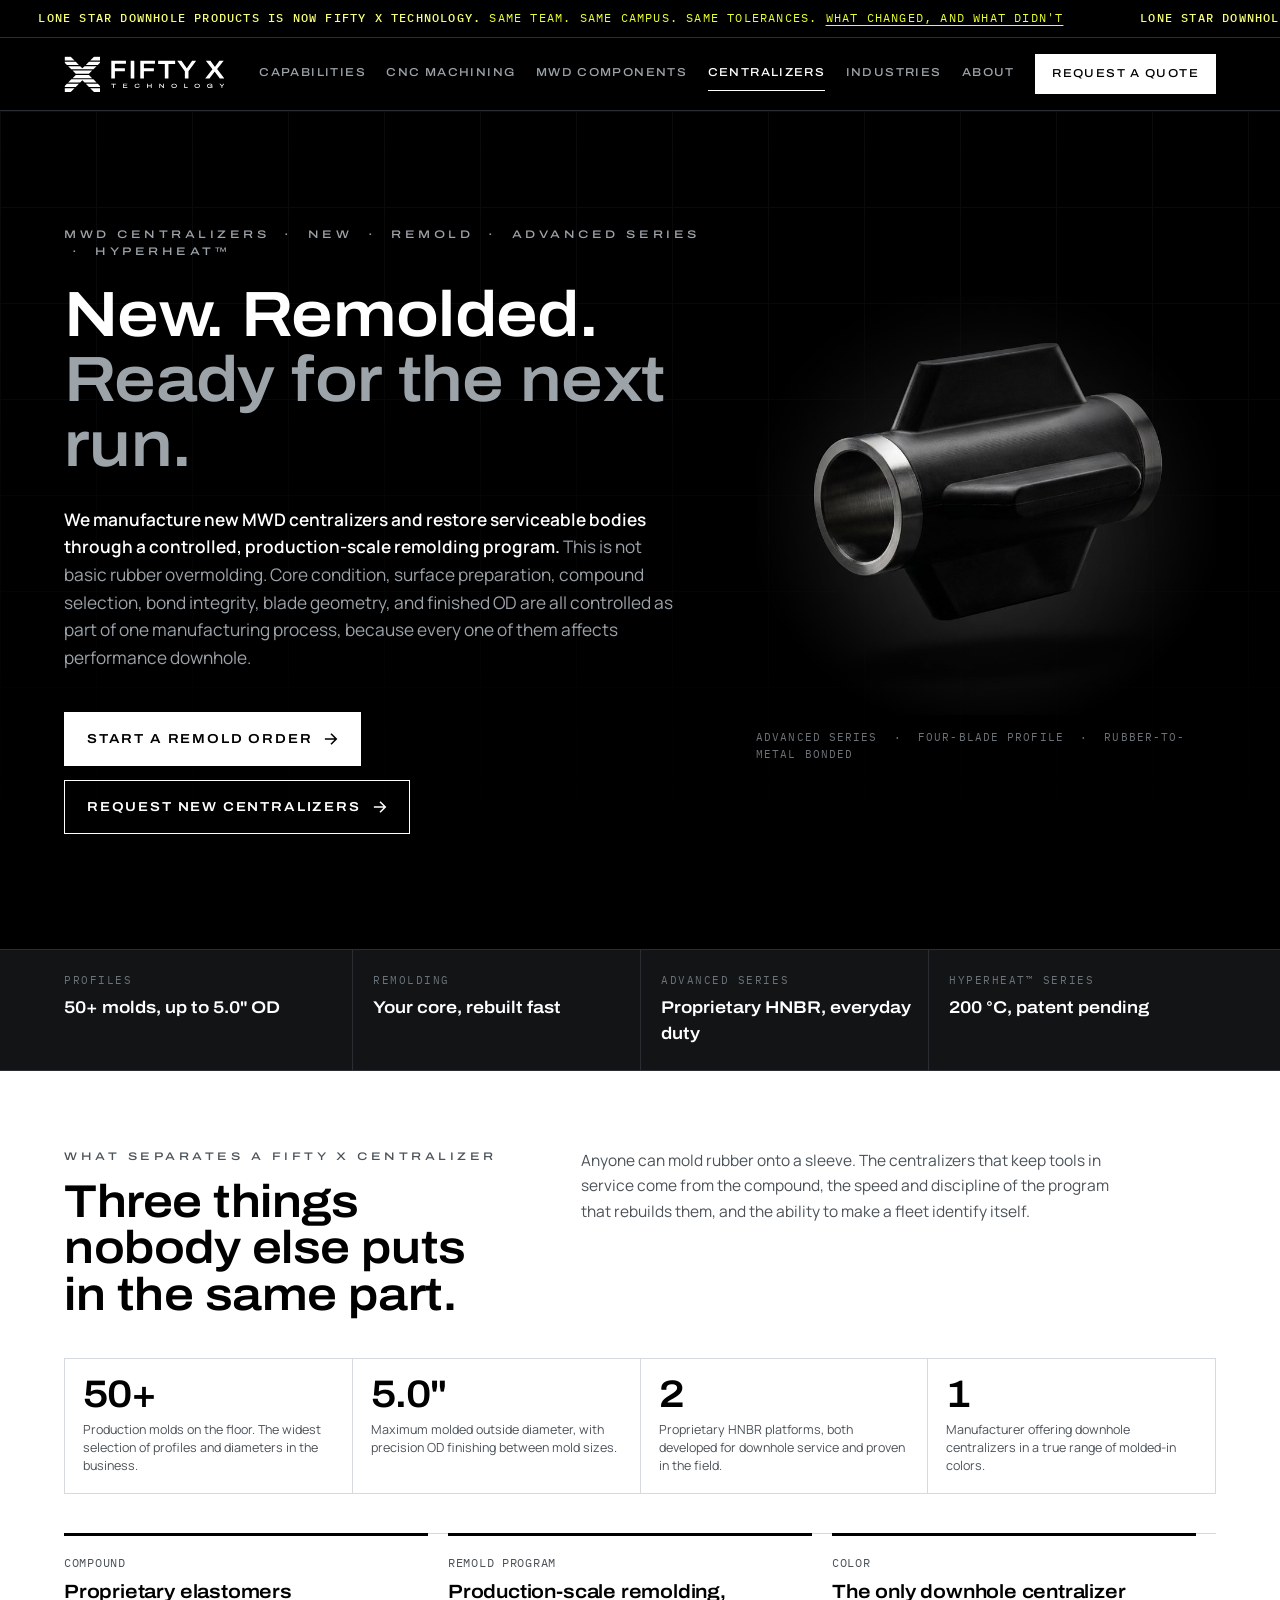
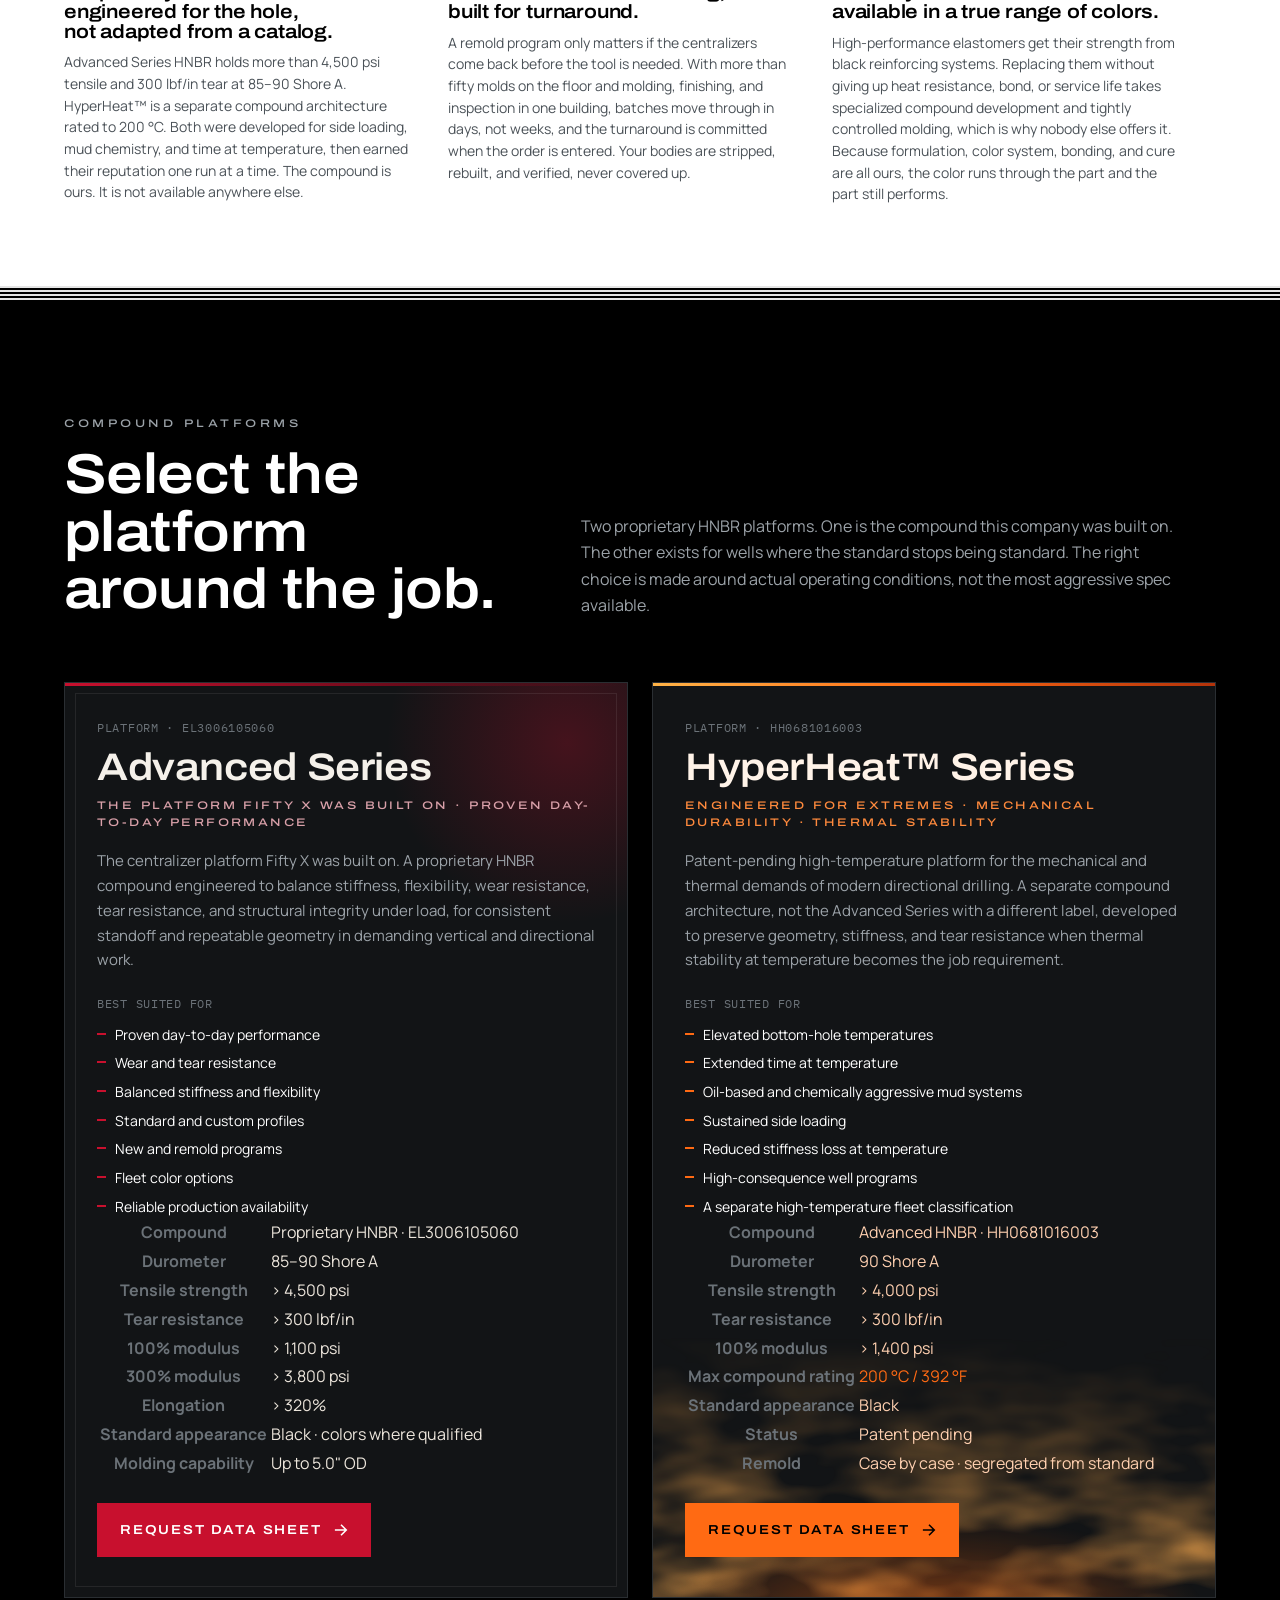
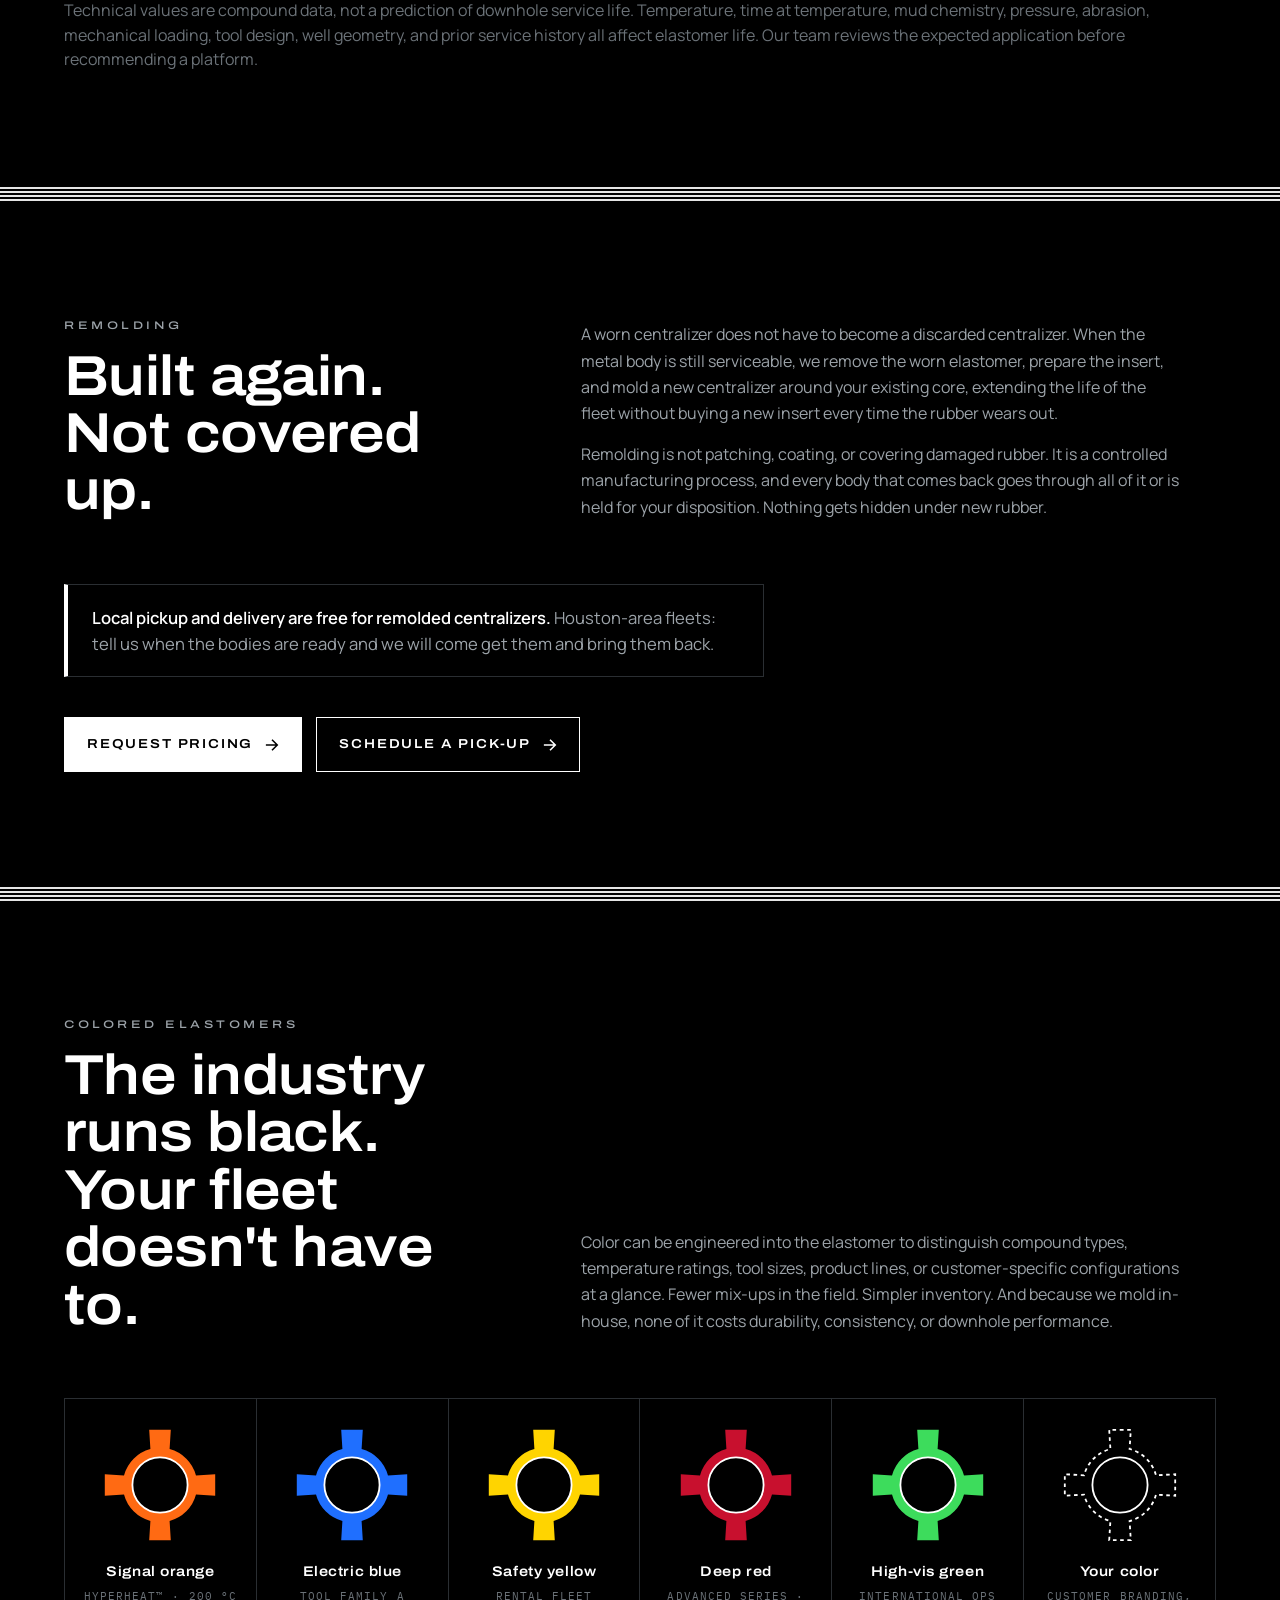
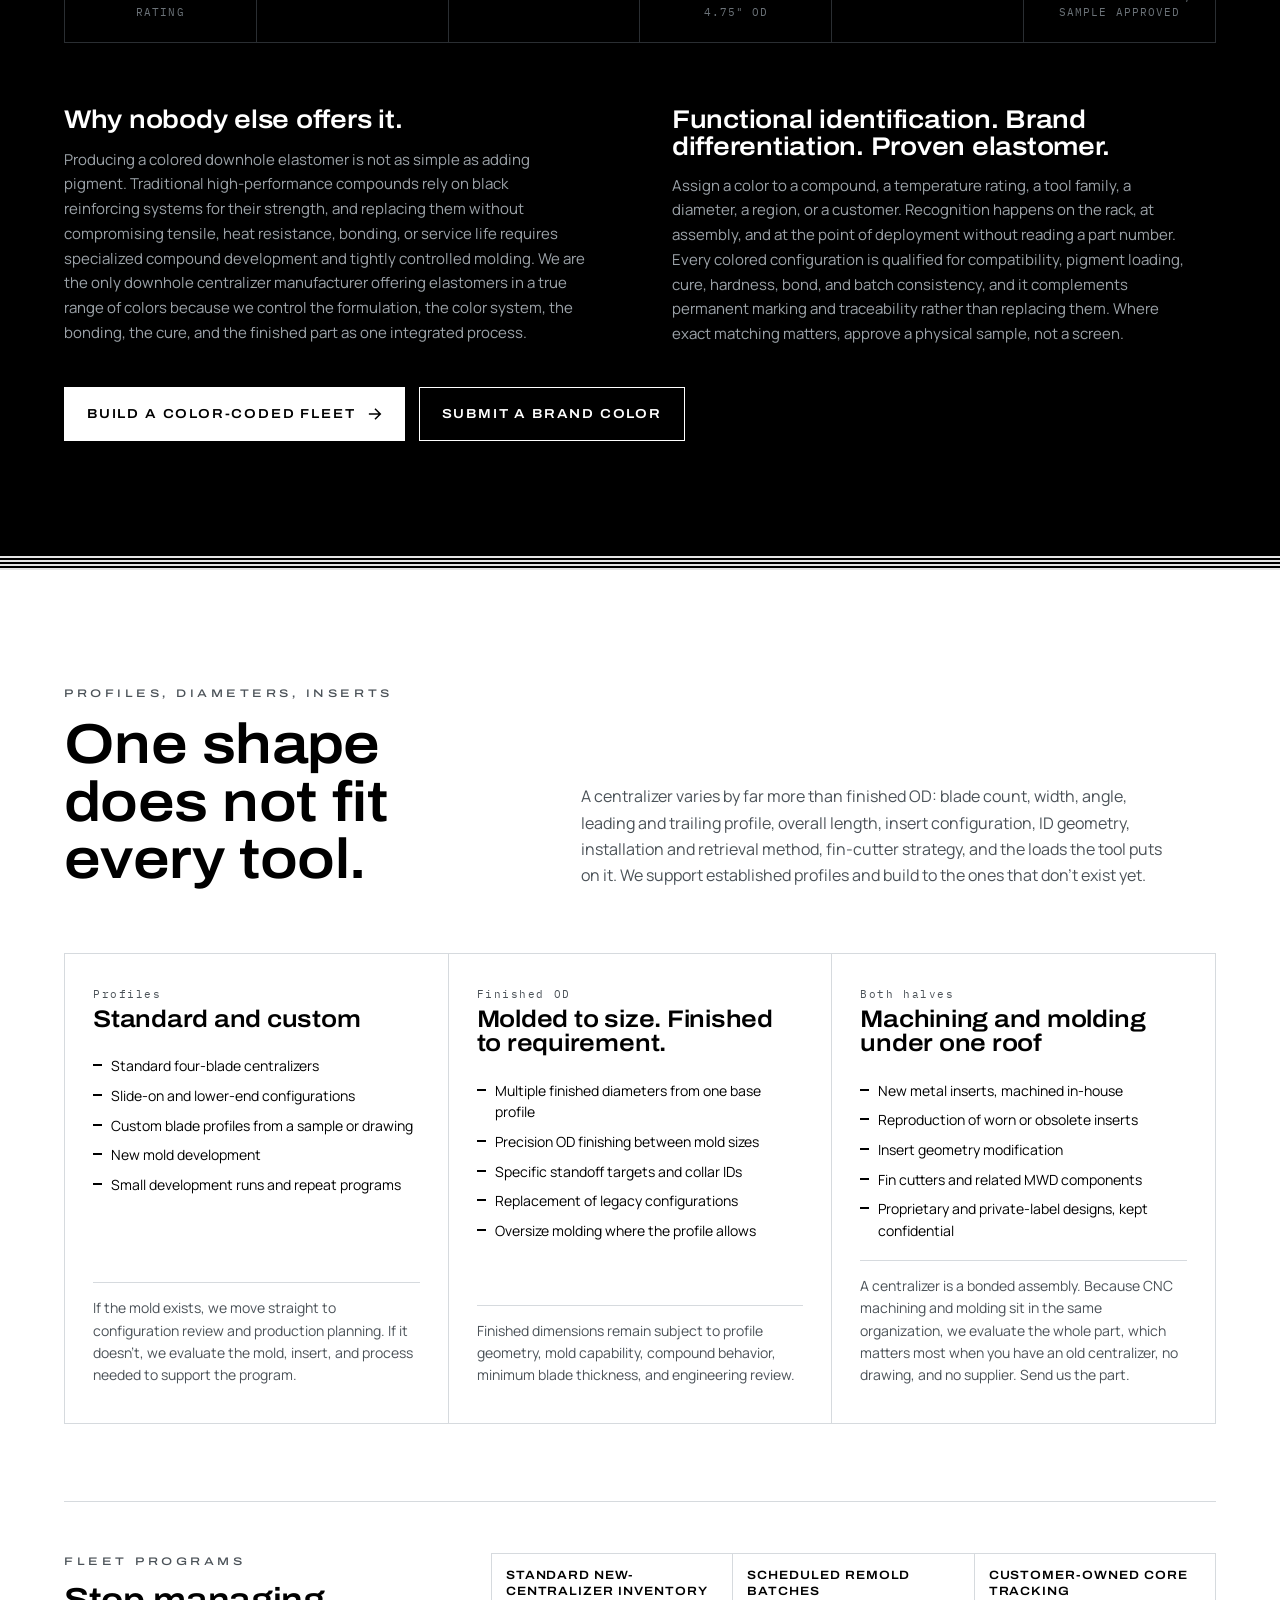
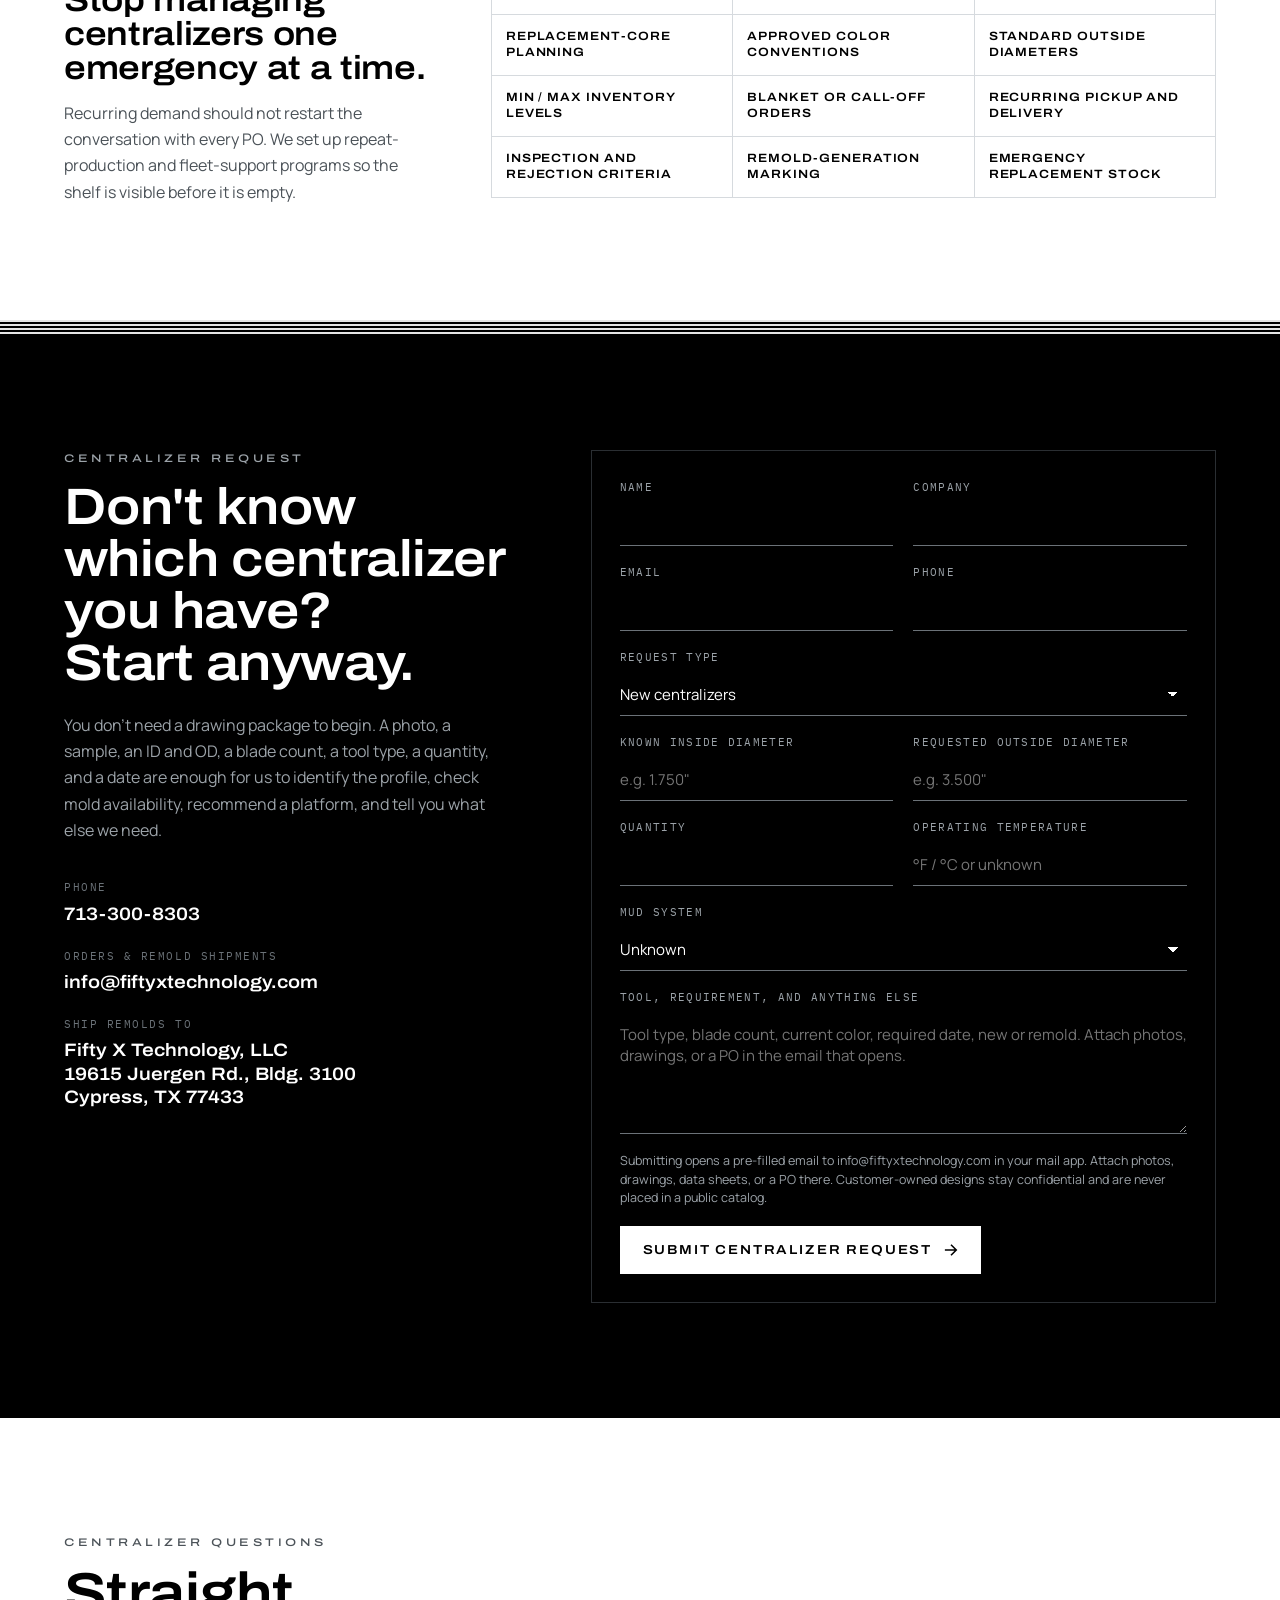
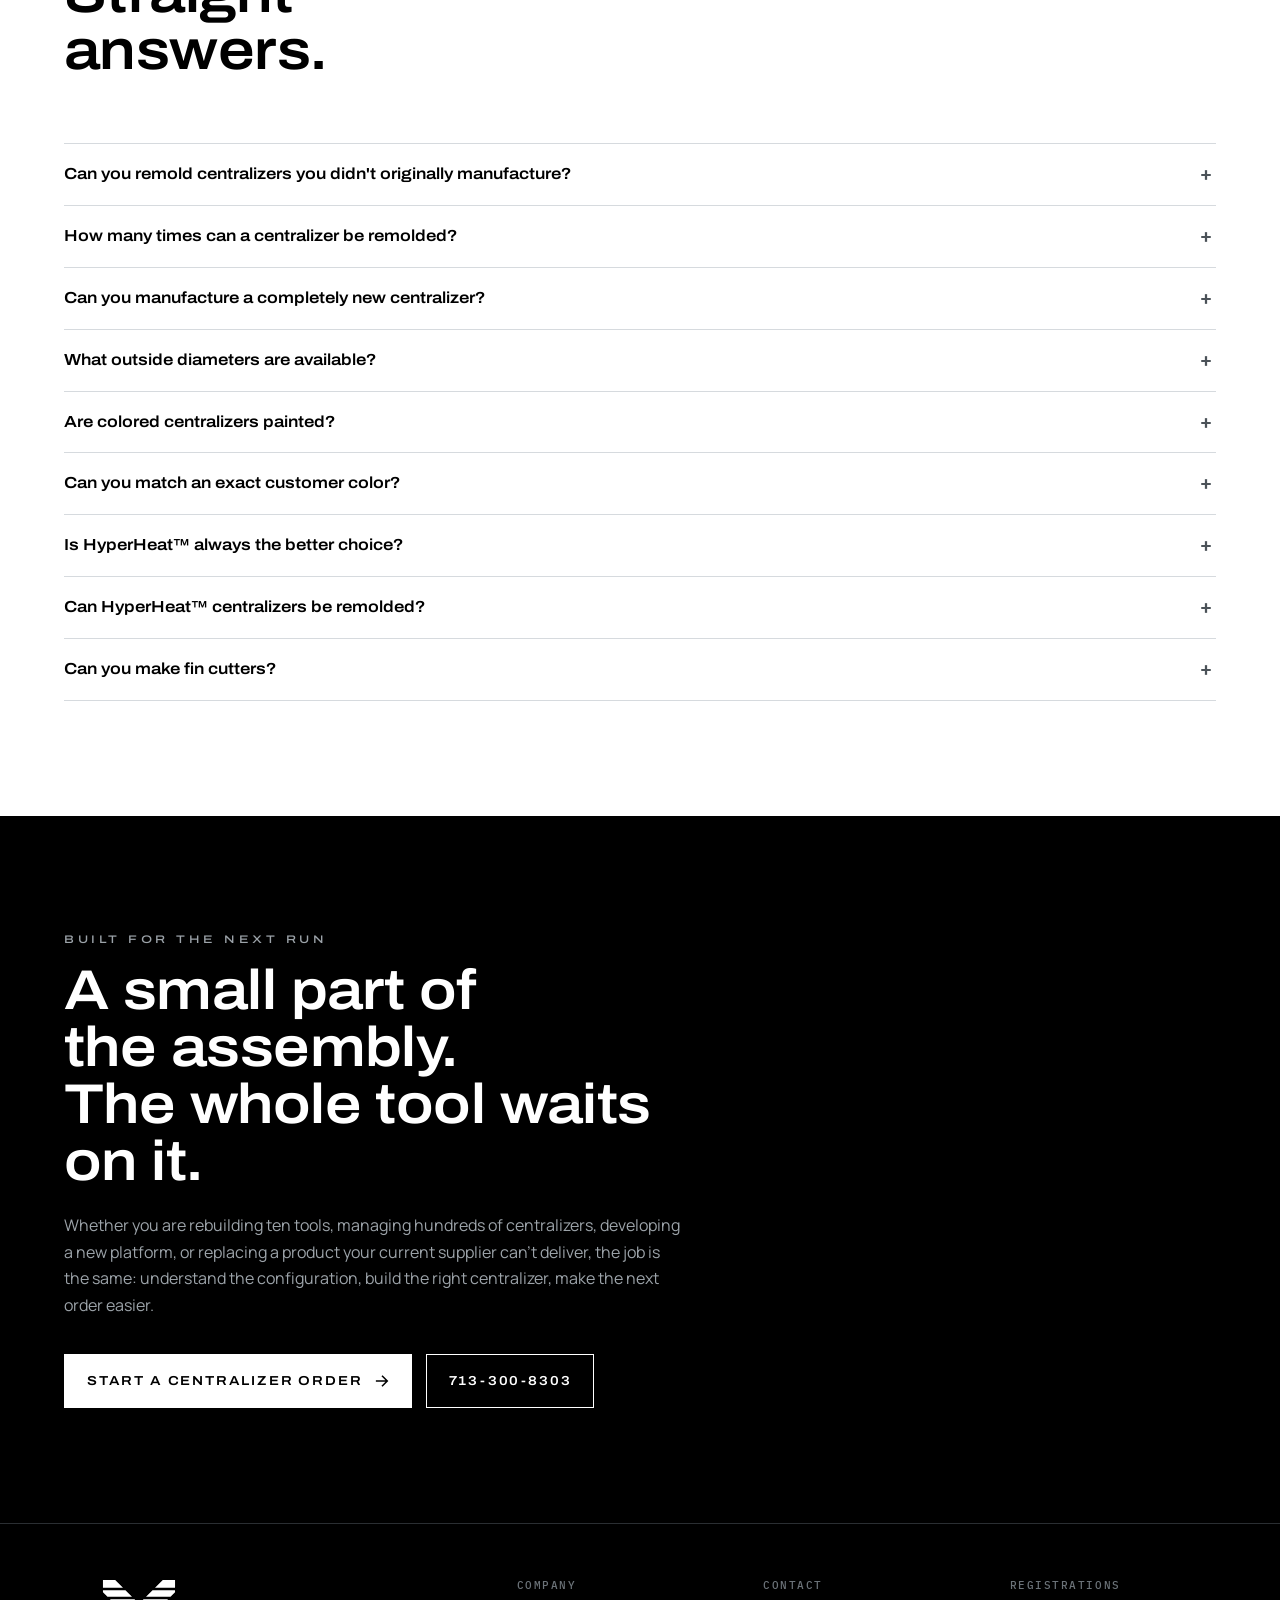
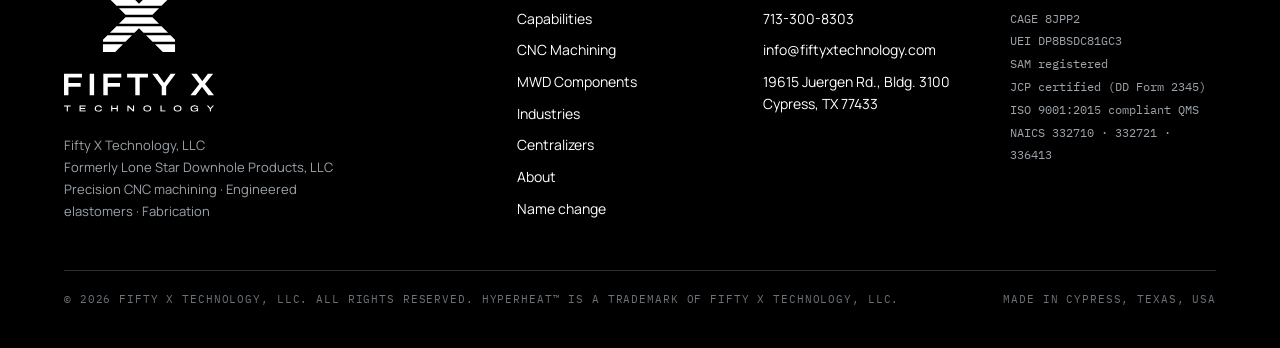
==== commit 17401b79: "v2.3: add CNC Machining page, nav links, footer logo fix" ====
--- a/centralizers.html
+++ b/centralizers.html
@@ -85,14 +85,14 @@
 .links .cta{color:var(--ink);background:var(--paper);padding:10px 16px;border:1px solid var(--paper)}
 .links .cta:hover{background:var(--ink);color:var(--paper)}
 .menu-btn{display:none;background:none;border:1px solid var(--hair-d);color:var(--paper);font-family:var(--mono);font-size:12px;letter-spacing:.12em;text-transform:uppercase;padding:10px 14px;cursor:pointer}
-@media (max-width:1100px){
+@media (max-width:1200px){
   .links{display:none;position:absolute;left:0;right:0;top:72px;background:var(--ink);border-bottom:1px solid var(--hair-d);flex-direction:column;align-items:stretch;gap:0;padding:8px var(--gutter) 20px}
   .links.open{display:flex}
   .links a{padding:14px 0;border-bottom:1px solid var(--hair-d);font-size:13px}
   .links .cta{margin-top:14px;text-align:center}
   .menu-btn{display:block}
 }
-@media (max-width:1100px){.links{gap:0}}
+@media (max-width:1200px){.links{gap:0}}
 
 /* ---------- hero ---------- */
 .hero{position:relative;overflow:hidden;background:var(--ink)}
@@ -453,7 +453,7 @@
     <symbol id="lockup-h" viewBox="-1 -1 454.5 102"><path d="M0 10.8 L0 0 L17 0 L27.8 10.8 Z M0 17 L0 14.2 L31.2 14.2 L40.3 23.3 L6.3 23.3 Z M18.8 35.8 L9.7 26.7 L43.7 26.7 L50 33 L56.3 26.7 L90.3 26.7 L81.2 35.8 Z M31.3 48.3 L22.2 39.2 L77.8 39.2 L68.7 48.3 Z M22.2 60.8 L31.3 51.7 L68.7 51.7 L77.8 60.8 Z M9.7 73.3 L18.8 64.2 L81.2 64.2 L90.3 73.3 L56.3 73.3 L50 67 L43.7 73.3 Z M0 83 L6.3 76.7 L40.3 76.7 L31.2 85.8 L0 85.8 Z M0 100 L0 89.2 L27.8 89.2 L17 100 Z M68.8 85.8 L59.7 76.7 L93.7 76.7 L100 83 L100 85.8 Z M83 100 L72.2 89.2 L100 89.2 L100 100 Z M100 17 L93.7 23.3 L59.7 23.3 L68.8 14.2 L100 14.2 Z M100 0 L100 10.8 L72.2 10.8 L83 0 Z"/>
 <path d="M132.0 61.5V11.499999999999993H173.5363063522513V20.144074909435943H142.23770352461855V32.91650502770089H170.49471979378495V41.56057993713684H142.23770352461855V61.5ZM186.99067864182012 61.5V11.499999999999993H197.22838216643868V61.5ZM214.1582589509578 61.5V11.499999999999993H255.69456530320912V20.144074909435943H224.39596247557637V32.91650502770089H252.65297874474277V41.56057993713684H224.39596247557637V61.5ZM283.69260358586 61.5V20.426667477528802H264.73514468554555V11.499999999999993H312.92564180805186V20.426667477528802H293.93030711047857V61.5ZM340.4779548634302 61.5V41.213900808799416L318.73233938705937 11.499999999999993H330.8113045562628L345.63759868156666 32.517368809263175H346.17657305476666L361.03199420162446 11.499999999999993H372.45835760585135L350.7156583880488 41.213900808799416V61.5ZM398.0237739088748 61.5 418.636067290177 35.41911721296725 399.9087438678551 11.499999999999993H412.8180247540563L425.25241782730205 28.109372855038472H425.8613112778832L438.4705020445818 11.499999999999993H450.54655095521696L431.85418707158567 35.136524644874385L452.5393157888373 61.5H439.66791069989495L425.2407527930289 42.37343366685373H424.5939835451889L410.1376986167688 61.5Z"/>
 <path d="M137.38039746981443 88.5V78.48869214348643H132.0V76.5H145.01725915880473V78.48869214348643H139.6368616889903V88.5ZM165.3726792320883 88.5V76.5H177.34671757236435V78.39612794300088H167.62914345126416V81.42797051642209H176.3280613066197V83.32409845942297H167.62914345126416V86.60387205699912H177.4865050539129V88.5ZM205.37677561320217 88.70968122232281Q202.99046790110964 88.70968122232281 201.36708989383027 87.99988210799263Q199.74371188655093 87.29008299366245 198.92671041043457 85.90094489577378Q198.1097089343182 84.5118067978851 198.1097089343182 82.49338827139388Q198.1097089343182 79.5229042884873 199.97771503430752 77.90661153308224Q201.84572113429684 76.29031877767719 205.34655224406455 76.29031877767719Q207.36072079257443 76.29031877767719 208.89436987326116 76.83931728218619Q210.4280189539479 77.38831578669519 211.28657902905752 78.44616890080835Q212.14513910416713 79.50402201492149 212.14513910416713 81.04168431195549H209.92834525662795Q209.92834525662795 80.06176310274344 209.34629397480455 79.4296532659641Q208.76424269298113 78.79754342918477 207.72670415367065 78.49199507493142Q206.6891656143602 78.18644672067806 205.30263189444653 78.18644672067806Q203.83675743125954 78.18644672067806 202.74018685776224 78.6511442190301Q201.64361628426497 79.11584171738215 201.03346662229464 80.02469124336562Q200.4233169603243 80.93354076934911 200.4233169603243 82.2662336138775V82.69881951573537Q200.4233169603243 84.07023568536405 201.03771660027599 84.98357195096297Q201.65211624022766 85.89690821656188 202.76167350930308 86.3552307479419Q203.8712307783785 86.81355327932194 205.3456051975282 86.81355327932194Q206.7718092890785 86.81355327932194 207.8074596010324 86.50824168670269Q208.84310991298628 86.20293009408343 209.41429948822224 85.57082025730409Q209.98548906345817 84.93871042052474 209.98548906345817 83.98476260246895H212.1626125393607Q212.1626125393607 85.50022796305986 211.30641421487587 86.558081077173Q210.450215890391 87.61593419128616 208.92530352730105 88.16280770680449Q207.4003911642111 88.70968122232281 205.37677561320217 88.70968122232281ZM233.28451960768498 88.5V76.5H235.54098382686084V81.38357664353589H244.12182588241043V76.5H246.3782901015863V88.5H244.12182588241043V83.37226878702234H235.54098382686084V88.5ZM268.0616912495811 88.5V76.5H270.2161442657723L277.28765330035276 83.50490649381882Q277.5020580239251 83.69286430296673 277.78895500053056 83.99935970375645Q278.07585197713604 84.30585510454617 278.3804591505692 84.61919899557608Q278.6850663240023 84.93254288660602 278.8999445708429 85.18236800383369H279.0354820744101Q279.02225861719785 84.82770227544461 279.0024234313795 84.30278893473528Q278.9825882455612 83.77787559402596 278.9825882455612 83.41565695621057V76.5H281.1597117214637V88.5H279.08317887874125L271.97719649704186 81.42094978742556Q271.5394135706663 80.99214034028086 271.0706969902508 80.48635190048759Q270.60198040983533 79.98056346069433 270.3214584002019 79.6825680158673H270.1991443538469Q270.21236781105915 79.94372249723445 270.2255912682714 80.50310918506273Q270.23881472548356 81.06249587289099 270.23881472548356 81.70288063543126V88.5ZM309.96297997988114 88.70968122232281Q307.60550290011753 88.70968122232281 305.886410194787 87.99090862876176Q304.1673174894564 87.2721360352007 303.2431136515539 85.8851229263027Q302.3189098136514 84.4981098174047 302.3189098136514 82.49964335073909Q302.3189098136514 80.48441674740174 303.2431136515539 79.10614035610052Q304.1673174894564 77.7278639647993 305.886410194787 77.00909137123824Q307.60550290011753 76.29031877767719 309.96297997988114 76.29031877767719Q312.34252927513774 76.29031877767719 314.05539944737563 77.00909137123824Q315.7682696196135 77.7278639647993 316.69247345751603 79.10614035610052Q317.6166772954185 80.48441674740174 317.6166772954185 82.49964335073909Q317.6166772954185 84.4981098174047 316.69247345751603 85.8851229263027Q315.7682696196135 87.2721360352007 314.05539944737563 87.99090862876176Q312.34252927513774 88.70968122232281 309.96297997988114 88.70968122232281ZM309.9720435325163 86.81355327932194Q311.11702119524705 86.81355327932194 312.08507560760813 86.56109376651153Q313.05313001996916 86.30863425370111 313.7747959311504 85.80430813275245Q314.49646184233154 85.29998201180378 314.899765555872 84.51861203005568Q315.30306926941245 83.73724204830758 315.30306926941245 82.68377463938828V82.28621150038151Q315.30306926941245 81.2403548764851 314.899765555872 80.46357470373455Q314.49646184233154 79.686794530984 313.77485984059365 79.18313694589756Q313.0532578388558 78.67947936081113 312.0851395170514 78.4329630407446Q311.11702119524705 78.18644672067806 309.9720435325163 78.18644672067806Q308.8270658697856 78.18644672067806 307.85682255899053 78.4329630407446Q306.88657924819546 78.67947936081113 306.16285225746697 79.18313694589756Q305.4391252667384 79.686794530984 305.04243328180405 80.46357470373455Q304.6457412968697 81.2403548764851 304.6457412968697 82.28621150038151V82.68377463938828Q304.6457412968697 83.73724204830758 305.04243328180405 84.51861203005568Q305.4391252667384 85.29998201180378 306.1633795103744 85.80430813275245Q306.8876337540104 86.30863425370111 307.85734981189796 86.56109376651153Q308.8270658697856 86.81355327932194 309.9720435325163 86.81355327932194ZM338.76928125614864 88.5V76.5H341.02574547532447V86.51130785651357H348.5974134619254V88.5ZM375.3062253820233 88.70968122232281Q372.9487483022597 88.70968122232281 371.2296555969291 87.99090862876176Q369.51056289159857 87.2721360352007 368.586359053696 85.8851229263027Q367.6621552157935 84.4981098174047 367.6621552157935 82.49964335073909Q367.6621552157935 80.48441674740174 368.586359053696 79.10614035610052Q369.51056289159857 77.7278639647993 371.2296555969291 77.00909137123824Q372.9487483022597 76.29031877767719 375.3062253820233 76.29031877767719Q377.6857746772799 76.29031877767719 379.3986448495177 77.00909137123824Q381.1115150217556 77.7278639647993 382.0357188596582 79.10614035610052Q382.9599226975607 80.48441674740174 382.9599226975607 82.49964335073909Q382.9599226975607 84.4981098174047 382.0357188596582 85.8851229263027Q381.1115150217556 87.2721360352007 379.3986448495177 87.99090862876176Q377.6857746772799 88.70968122232281 375.3062253820233 88.70968122232281ZM375.31528893465844 86.81355327932194Q376.4602665973892 86.81355327932194 377.4283210097502 86.56109376651153Q378.3963754221113 86.30863425370111 379.11804133329247 85.80430813275245Q379.8397072444737 85.29998201180378 380.2430109580141 84.51861203005568Q380.6463146715546 83.73724204830758 380.6463146715546 82.68377463938828V82.28621150038151Q380.6463146715546 81.2403548764851 380.2430109580141 80.46357470373455Q379.8397072444737 79.686794530984 379.11810524273585 79.18313694589756Q378.39650324099796 78.67947936081113 377.4283849191936 78.4329630407446Q376.4602665973892 78.18644672067806 375.31528893465844 78.18644672067806Q374.17031127192774 78.18644672067806 373.2000679611327 78.4329630407446Q372.2298246503376 78.67947936081113 371.50609765960905 79.18313694589756Q370.78237066888056 79.686794530984 370.3856786839462 80.46357470373455Q369.98898669901183 81.2403548764851 369.98898669901183 82.28621150038151V82.68377463938828Q369.98898669901183 83.73724204830758 370.3856786839462 84.51861203005568Q370.78237066888056 85.29998201180378 371.50662491251654 85.80430813275245Q372.2308791561525 86.30863425370111 373.20059521404016 86.56109376651153Q374.17031127192774 86.81355327932194 375.31528893465844 86.81355327932194ZM410.85302266502674 88.70968122232281Q407.21854814476455 88.70968122232281 405.40556086261483 87.16989393629814Q403.59257358046506 85.63010665027348 403.59257358046506 82.50661172860612Q403.59257358046506 80.46646978893997 404.5101656897615 79.07945668004197Q405.42775779905793 77.69244357114398 407.1625881461048 76.99138117441058Q408.89741849315163 76.29031877767719 411.30969959640043 76.29031877767719Q412.9125321329592 76.29031877767719 414.21241482752345 76.55478205620548Q415.5122975220877 76.81924533473376 416.4454748392211 77.36328357635915Q417.3786521563545 77.90732181798452 417.87711858263935 78.73967174030378Q418.37558500892425 79.57202166262303 418.37558500892425 80.70779495020496H416.18051457456Q416.18051457456 79.96825185572152 415.7859475786163 79.47404127313413Q415.39138058267264 78.97983069054676 414.7134621689187 78.70096601235196Q414.0355437551648 78.42210133415713 413.18100276211857 78.30427402741759Q412.32646176907235 78.18644672067806 411.3932903176551 78.18644672067806Q410.240990641416 78.18644672067806 409.24193866557175 78.41336461656036Q408.24288668972747 78.64028251244265 407.4929495462086 79.13307839094162Q406.7430124026897 79.6258742694406 406.3245970045804 80.4060347820971Q405.90618160647114 81.18619529475357 405.90618160647114 82.27520709310838V82.69456953775402Q405.90618160647114 84.1849968222927 406.5470281608473 85.08723461967007Q407.1878747152234 85.98947241704744 408.3437140845416 86.4015128481847Q409.4995534538598 86.81355327932194 411.04429513705196 86.81355327932194Q412.8695470984452 86.81355327932194 413.99893955333897 86.45913017828312Q415.12833200823275 86.10470707724429 415.65442329139637 85.44780765747915Q416.18051457456 84.790908237714 416.18051457456 83.91630116293155V83.72126396762552H411.02965111003516V81.9177002251102H418.3930584441178V88.5H416.94180454508296L416.6919794278553 86.8296413390079Q416.05821225963734 87.50543476377116 415.1434554242338 87.91983694553318Q414.22869858883035 88.33423912729519 413.13495742350983 88.52196017480901Q412.04121625818937 88.70968122232281 410.85302266502674 88.70968122232281ZM444.3433041736528 88.5V83.5913852804119L438.42973016880046 76.5H441.1598712312754L445.44131291410315 81.75712464549078H445.62879719998284L449.95415923242865 76.5H452.5393157888373L446.5997683928287 83.5913852804119V88.5Z"/></symbol>
-    <symbol id="lockup-s" viewBox="-83.16 -29.13 266.31 240.9"><path d="M0 10.8 L0 0 L17 0 L27.8 10.8 Z M0 17 L0 14.2 L31.2 14.2 L40.3 23.3 L6.3 23.3 Z M18.8 35.8 L9.7 26.7 L43.7 26.7 L50 33 L56.3 26.7 L90.3 26.7 L81.2 35.8 Z M31.3 48.3 L22.2 39.2 L77.8 39.2 L68.7 48.3 Z M22.2 60.8 L31.3 51.7 L68.7 51.7 L77.8 60.8 Z M9.7 73.3 L18.8 64.2 L81.2 64.2 L90.3 73.3 L56.3 73.3 L50 67 L43.7 73.3 Z M0 83 L6.3 76.7 L40.3 76.7 L31.2 85.8 L0 85.8 Z M0 100 L0 89.2 L27.8 89.2 L17 100 Z M68.8 85.8 L59.7 76.7 L93.7 76.7 L100 83 L100 85.8 Z M83 100 L72.2 89.2 L100 89.2 L100 100 Z M100 17 L93.7 23.3 L59.7 23.3 L68.8 14.2 L100 14.2 Z M100 0 L100 10.8 L72.2 10.8 L83 0 Z"/>
+    <symbol id="lockup-s" viewBox="-54.03 0 208.06 182.65"><path d="M0 10.8 L0 0 L17 0 L27.8 10.8 Z M0 17 L0 14.2 L31.2 14.2 L40.3 23.3 L6.3 23.3 Z M18.8 35.8 L9.7 26.7 L43.7 26.7 L50 33 L56.3 26.7 L90.3 26.7 L81.2 35.8 Z M31.3 48.3 L22.2 39.2 L77.8 39.2 L68.7 48.3 Z M22.2 60.8 L31.3 51.7 L68.7 51.7 L77.8 60.8 Z M9.7 73.3 L18.8 64.2 L81.2 64.2 L90.3 73.3 L56.3 73.3 L50 67 L43.7 73.3 Z M0 83 L6.3 76.7 L40.3 76.7 L31.2 85.8 L0 85.8 Z M0 100 L0 89.2 L27.8 89.2 L17 100 Z M68.8 85.8 L59.7 76.7 L93.7 76.7 L100 83 L100 85.8 Z M83 100 L72.2 89.2 L100 89.2 L100 100 Z M100 17 L93.7 23.3 L59.7 23.3 L68.8 14.2 L100 14.2 Z M100 0 L100 10.8 L72.2 10.8 L83 0 Z"/>
 <path d="M-54.028011019189684 160.0V130.0H-29.106227207838895V135.18644494566158H-47.88538890441855V142.84990301662054H-30.93117914291871V148.0363479622821H-47.88538890441855V160.0ZM-18.411531739918097 160.0V130.0H-12.268909625146962V160.0ZM0.5110885397439877 160.0V130.0H25.432872351094776V135.18644494566158H6.6537106545151214V142.84990301662054H23.60792041601496V148.0363479622821H6.6537106545151214V160.0ZM44.85376741486481 160.0V135.35600048651727H33.47929207467614V130.0H62.39359034817994V135.35600048651727H50.99638952963595V160.0ZM81.54705027558643 160.0V147.82834048527965L68.49968098976393 130.0H75.747060091286L84.64283656646829 142.6104212855579H84.9662211903883L93.87947387850298 130.0H100.73529192103909L87.68967239035757 147.82834048527965V160.0ZM121.31868589121216 160.0 133.6860619199935 144.35147032778036 122.44966786660035 130.0H130.19523639832107L137.65587224226852 139.9656237130231H138.0212083126172L145.58672277263636 130.0H152.83235211901746L141.61693378883868 144.18191478692464L154.02801101918968 160.0H146.30516796582427L137.64887322170463 148.52406020011225H137.26081167300063L128.58704071594858 160.0Z"/>
 <path d="M-50.21689614473778 182.5V175.40865693496957H-54.028011019189684V174.0H-44.807452448369645V175.40865693496957H-48.61856732282155V182.5ZM-32.499325449650875 182.5V174.0H-24.017714958622V175.34309062629228H-30.900996627734642V177.49064578246566H-24.73926314685781V178.83373640875794H-30.900996627734642V181.15690937370772H-23.918698825858446V182.5ZM-6.273386066218979 182.64852419914533Q-7.963687362284515 182.64852419914533 -9.113580117440723 182.14574982649478Q-10.263472872596932 181.64297545384423 -10.842182251512686 180.6590026345064Q-11.420891630428441 179.6750298151686 -11.420891630428441 178.24531669223734Q-11.420891630428441 176.14122387101185 -10.097720642936014 174.99634983593324Q-8.774549655443588 173.85147580085467 -6.294794286024783 173.85147580085467Q-4.868091564163623 173.85147580085467 -3.781756798677177 174.24034974154853Q-2.695422033190731 174.6292236822424 -2.0872753133214266 175.3785363047392Q-1.4791285934521223 176.12784892723604 -1.4791285934521223 177.21702638763514H-3.0493575687923844Q-3.0493575687923844 176.52291553110993 -3.4616438934172917 176.07517106339122Q-3.873930218042199 175.62742659567255 -4.608853350053785 175.41099651140973Q-5.343776482065371 175.19456642714695 -6.325904533670876 175.19456642714695Q-7.364232278428325 175.19456642714695 -8.140969767988906 175.52372715514633Q-8.917707257549486 175.85288788314568 -9.349896601445138 176.496656297384Q-9.78208594534079 177.14042471162227 -9.78208594534079 178.08441547649656V178.39083049031254Q-9.78208594534079 179.36225027713286 -9.346886200375017 180.00919679859877Q-8.911686455409246 180.65614332006467 -8.125750056480824 180.98078844645886Q-7.339813657552401 181.30543357285305 -6.295465110654712 181.30543357285305Q-5.285237212473235 181.30543357285305 -4.5516515748392266 181.08917119474773Q-3.818065937205219 180.87290881664242 -3.4134733214130932 180.42516434892372Q-3.0088807056209674 179.97741988120504 -3.0088807056209674 179.3017068434155H-1.4667515768566766Q-1.4667515768566766 180.37516147383405 -2.073225390033439 181.12447409633086Q-2.679699203210202 181.8737867188277 -3.7598454603989264 182.2611554589865Q-4.839991717587651 182.64852419914533 -6.273386066218979 182.64852419914533ZM11.384303710015928 182.5V174.0H12.982632531932163V177.4592001225046H19.060728987946447V174.0H20.65905780986268V182.5H19.060728987946447V178.86785705747414H12.982632531932163V182.5ZM33.90783806983521 182.5V174.0H35.433908956304L40.44289452246515 178.961808766455Q40.59476453499556 179.09494554793477 40.79798322675778 179.3120464568275Q41.001201918519996 179.5291473657202 41.216965333035134 179.75109928853306Q41.43272874755028 179.97305121134593 41.584934172395656 180.1500106693822H41.68093990408909Q41.67157328856376 179.89878911177325 41.65752336527578 179.52697549543748Q41.643473441987794 179.1551618791017 41.643473441987794 178.89859034398248V174.0H43.18560257075208V182.5H41.71472514049034L36.681320953453266 177.4856727660931Q36.37122471393724 177.18193274103228 36.03921713614295 176.82366592951206Q35.707209558348666 176.4653991179918 35.508506468191634 176.25431901123935H35.421867352023526Q35.43123396754885 176.43930343554106 35.44060058307417 176.83553567275277Q35.449967198599495 177.23176790996445 35.449967198599495 177.68537378343046V182.5ZM61.47762203394071 182.64852419914533Q59.8077424357748 182.64852419914533 58.590051769499 182.13939361203958Q57.372361103223206 181.63026302493384 56.71771671804224 180.64779540613108Q56.06307233286128 179.66532778732832 56.06307233286128 178.2497473734402Q56.06307233286128 176.82229519607623 56.71771671804224 175.8460160855712Q57.372361103223206 174.86973697506616 58.590051769499 174.36060638796042Q59.8077424357748 173.85147580085467 61.47762203394071 173.85147580085467Q63.1631361180808 173.85147580085467 64.37641915674928 174.36060638796042Q65.58970219541777 174.86973697506616 66.24434658059874 175.8460160855712Q66.8989909657797 176.82229519607623 66.8989909657797 178.2497473734402Q66.8989909657797 179.66532778732832 66.24434658059874 180.64779540613108Q65.58970219541777 181.63026302493384 64.37641915674928 182.13939361203958Q63.1631361180808 182.64852419914533 61.47762203394071 182.64852419914533ZM61.48404205039061 181.30543357285305Q62.29506789482489 181.30543357285305 62.98077310358064 181.12660808461231Q63.66647831233639 180.9477825963716 64.1776583327564 180.59055159403297Q64.6888383531764 180.23332059169434 64.97451181693421 179.6798501879561Q65.26018528069204 179.12637978421787 65.26018528069204 178.38017370290004V178.0985664794369Q65.26018528069204 177.35775137084363 64.97451181693421 176.80753208181198Q64.6888383531764 176.25731279278034 64.17770360194541 175.90055533667743Q63.666568850714434 175.54379788057454 62.98081837276966 175.36918215386075Q62.29506789482489 175.19456642714695 61.48404205039061 175.19456642714695Q60.67301620595634 175.19456642714695 59.9857605274765 175.36918215386075Q59.29850484899667 175.54379788057454 58.78586489723063 175.90055533667743Q58.27322494546459 176.25731279278034 57.99223478946942 176.80753208181198Q57.71124463347426 177.35775137084363 57.71124463347426 178.0985664794369V178.38017370290004Q57.71124463347426 179.12637978421787 57.99223478946942 179.6798501879561Q58.27322494546459 180.23332059169434 58.78623836804008 180.59055159403297Q59.29925179061557 180.9477825963716 59.98613399828595 181.12660808461231Q60.67301620595634 181.30543357285305 61.48404205039061 181.30543357285305ZM79.77178988477307 182.5V174.0H81.37011870668931V181.09134306503043H86.73338353053164V182.5ZM103.54182975407723 182.64852419914533Q101.87195015591132 182.64852419914533 100.65425948963552 182.13939361203958Q99.43656882335972 181.63026302493384 98.78192443817876 180.64779540613108Q98.1272800529978 179.66532778732832 98.1272800529978 178.2497473734402Q98.1272800529978 176.82229519607623 98.78192443817876 175.8460160855712Q99.43656882335972 174.86973697506616 100.65425948963552 174.36060638796042Q101.87195015591132 173.85147580085467 103.54182975407723 173.85147580085467Q105.22734383821731 173.85147580085467 106.4406268768858 174.36060638796042Q107.6539099155543 174.86973697506616 108.30855430073525 175.8460160855712Q108.96319868591621 176.82229519607623 108.96319868591621 178.2497473734402Q108.96319868591621 179.66532778732832 108.30855430073525 180.64779540613108Q107.6539099155543 181.63026302493384 106.4406268768858 182.13939361203958Q105.22734383821731 182.64852419914533 103.54182975407723 182.64852419914533ZM103.54824977052712 181.30543357285305Q104.3592756149614 181.30543357285305 105.04498082371715 181.12660808461231Q105.7306860324729 180.9477825963716 106.2418660528929 180.59055159403297Q106.7530460733129 180.23332059169434 107.03871953707073 179.6798501879561Q107.32439300082856 179.12637978421787 107.32439300082856 178.38017370290004V178.0985664794369Q107.32439300082856 177.35775137084363 107.03871953707073 176.80753208181198Q106.7530460733129 176.25731279278034 106.24191132208193 175.90055533667743Q105.73077657085095 175.54379788057454 105.04502609290617 175.36918215386075Q104.3592756149614 175.19456642714695 103.54824977052712 175.19456642714695Q102.73722392609285 175.19456642714695 102.04996824761301 175.36918215386075Q101.36271256913318 175.54379788057454 100.85007261736715 175.90055533667743Q100.33743266560111 176.25731279278034 100.05644250960594 176.80753208181198Q99.77545235361077 177.35775137084363 99.77545235361077 178.0985664794369V178.38017370290004Q99.77545235361077 179.12637978421787 100.05644250960594 179.6798501879561Q100.33743266560111 180.23332059169434 100.8504460881766 180.59055159403297Q101.36345951075208 180.9477825963716 102.05034171842246 181.12660808461231Q102.73722392609285 181.30543357285305 103.54824977052712 181.30543357285305ZM126.61051560968092 182.64852419914533Q124.03609615782854 182.64852419914533 122.75189683297248 181.55784153821116Q121.4676975081164 180.46715887727703 121.4676975081164 178.25468330776266Q121.4676975081164 176.8095827671658 122.1176585855347 175.82711514836308Q122.767619662953 174.84464752956032 123.99645782544454 174.3480616652075Q125.22529598793606 173.85147580085467 126.93399510273728 173.85147580085467Q128.06933481613305 173.85147580085467 128.99008505811605 174.0388039564789Q129.91083530009908 174.22613211210307 130.57183589973525 174.6114925332544Q131.23283649937142 174.9968529544057 131.58591688465654 175.58643414938183Q131.93899726994167 176.17601534435798 131.93899726994167 176.98052142306184H130.38415571226696Q130.38415571226696 176.45667839780273 130.10467075680685 176.10661256847Q129.82518580134675 175.7565467391373 129.34499359160438 175.55901759208263Q128.864801381862 175.361488445028 128.25950151178762 175.27802743608748Q127.65420164171324 175.19456642714695 126.99320519695935 175.19456642714695Q126.17699292628997 175.19456642714695 125.46933111006695 175.35529993673026Q124.76166929384392 175.51603344631354 124.23046381718471 175.86509719358367Q123.6992583405255 176.21416094085376 123.40288076686477 176.76677463731878Q123.10650319320405 177.3193883337838 123.10650319320405 178.09077169095175V178.38782008924244Q123.10650319320405 179.44353941579067 123.56043616922047 180.08262452226631Q124.01436914523688 180.72170962874193 124.83308869850394 181.0135716007975Q125.651808251771 181.30543357285305 126.74600027736543 181.30543357285305Q128.03888708335234 181.30543357285305 128.83887340556873 181.05438387628388Q129.63885972778516 180.8033341797147 130.01150772002606 180.33803042404773Q130.38415571226696 179.87272666838075 130.38415571226696 179.25321332374318V179.11506197706808H126.73562742489521V177.83753765945306H131.9513742865371V182.5H130.92340277472076L130.7464433166845 181.31682928179728Q130.2975249058634 181.7955162910046 129.6495721474526 182.08905116975268Q129.00161938904182 182.38258604850077 128.22688606360646 182.51555512382305Q127.45215273817112 182.64852419914533 126.61051560968092 182.64852419914533ZM148.2225027917673 182.5V179.02306457362508L144.03372120499688 174.0H145.96757112425L149.00025898291963 177.7237966238893H149.13306035208444L152.1968584584002 174.0H154.02801101918968L149.82083161368357 179.02306457362508V182.5Z"/></symbol>
     <symbol id="mark-solid" viewBox="0 0 100 100"><path d="M0 0 L17 0 L50 33 L83 0 L100 0 L100 17 L67 50 L100 83 L100 100 L83 100 L50 67 L17 100 L0 100 L0 83 L33 50 L0 17 Z"/></symbol>
@@ -470,9 +470,10 @@
     <button class="menu-btn" id="menu-btn" aria-expanded="false" aria-controls="links">Menu</button>
     <nav class="links" id="links" aria-label="Primary">
       <a href="index.html#capabilities">Capabilities</a>
-      <a href="index.html#industries">Industries</a>
+      <a href="cnc.html">CNC Machining</a>
       <a href="mwd.html">MWD Components</a>
       <a href="centralizers.html" aria-current="page" class="current">Centralizers</a>
+      <a href="index.html#industries">Industries</a>
       <a href="index.html#about">About</a>
       <a class="cta" href="#request">Request a Quote</a>
     </nav>
@@ -841,12 +842,12 @@
   <div class="wrap">
     <div class="foot">
       <div>
-        <div class="stack"><svg fill="#FFFFFF" viewBox="-83.16 -29.13 266.31 240.9"><use href="#lockup-s"/></svg></div>
+        <div class="stack"><svg fill="#FFFFFF" viewBox="0 0 208.06 182.65"><use href="#lockup-s"/></svg></div>
         <p class="legal">Fifty X Technology, LLC<br>Formerly Lone Star Downhole Products, LLC<br>Precision CNC machining · Engineered elastomers · Fabrication</p>
       </div>
       <div>
         <h4>Company</h4>
-        <ul><li><a href="index.html#capabilities">Capabilities</a></li><li><a href="index.html#industries">Industries</a></li><li><a href="mwd.html">MWD Components</a></li><li><a href="centralizers.html">Centralizers</a></li><li><a href="index.html#about">About</a></li><li><a href="index.html#name-change">Name change</a></li></ul>
+        <ul><li><a href="index.html#capabilities">Capabilities</a></li><li><a href="cnc.html">CNC Machining</a></li><li><a href="mwd.html">MWD Components</a></li><li><a href="index.html#industries">Industries</a></li><li><a href="centralizers.html">Centralizers</a></li><li><a href="index.html#about">About</a></li><li><a href="index.html#name-change">Name change</a></li></ul>
       </div>
       <div>
         <h4>Contact</h4>
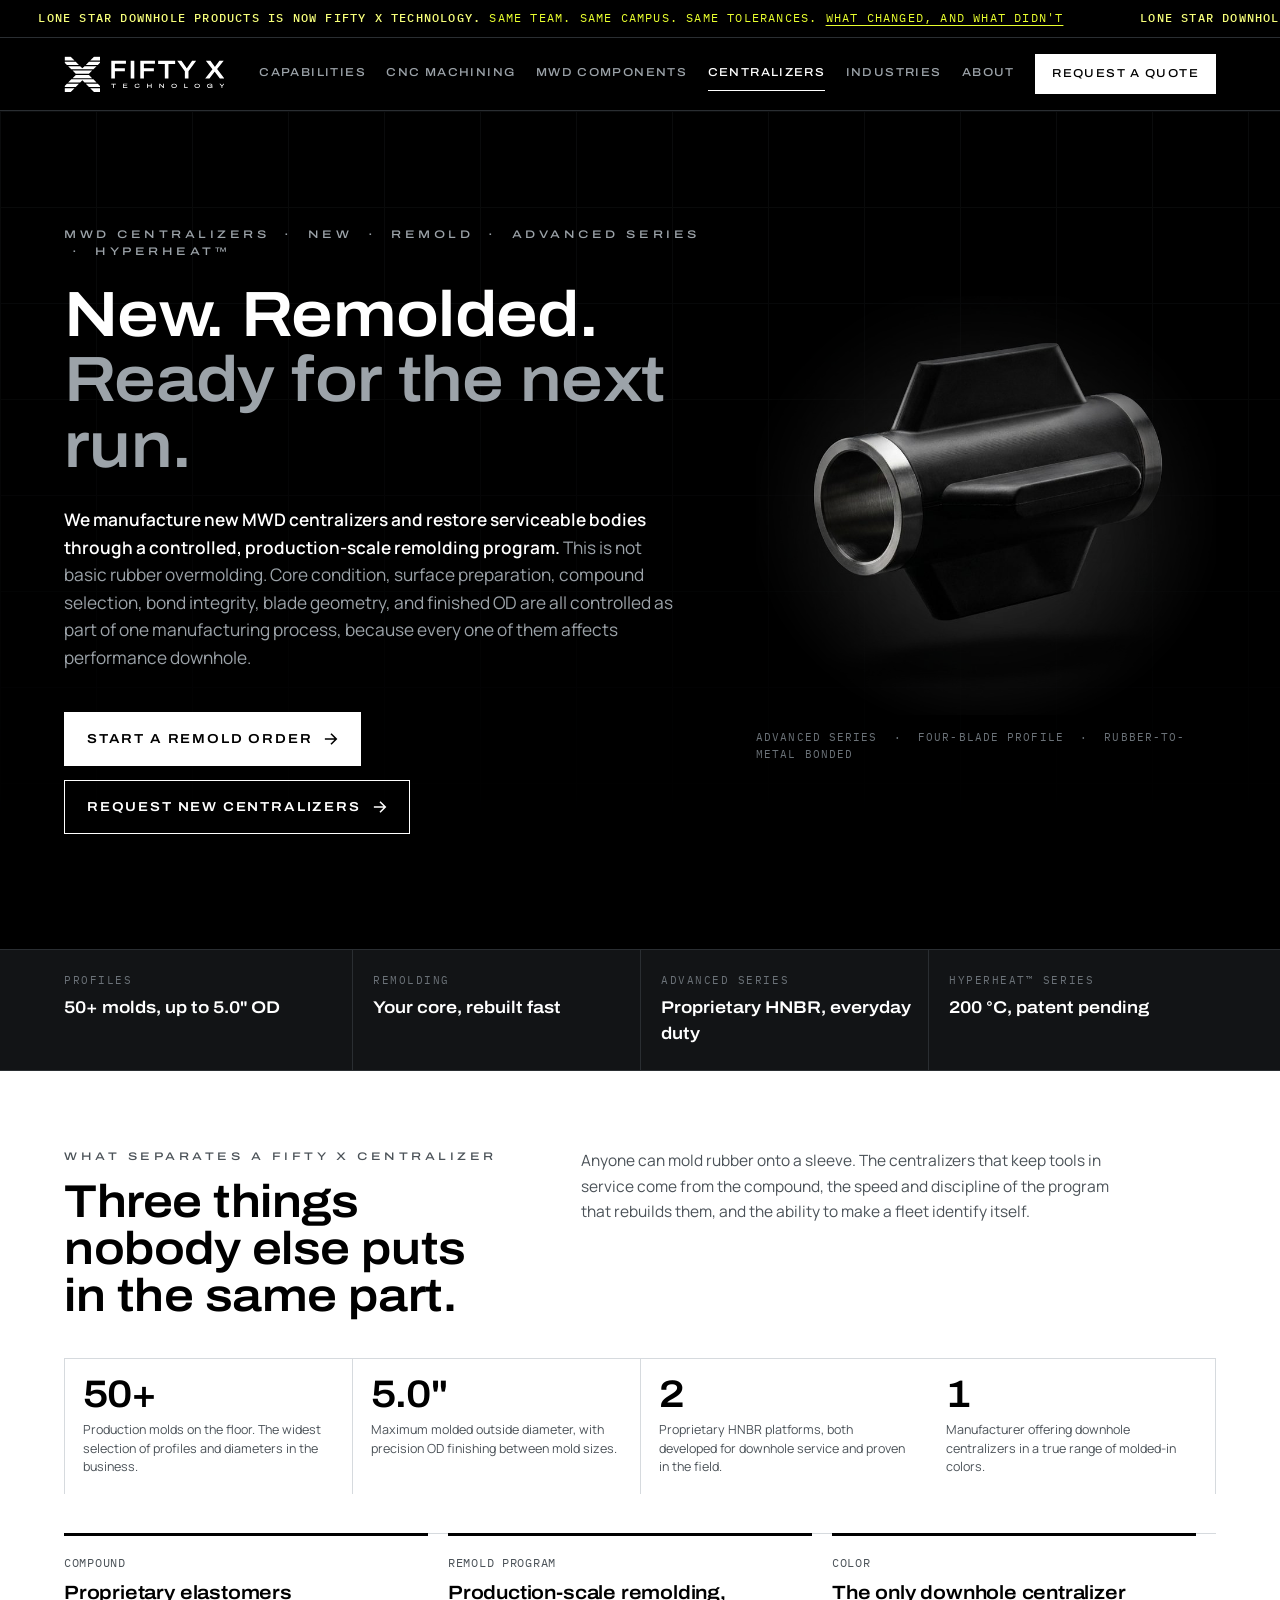
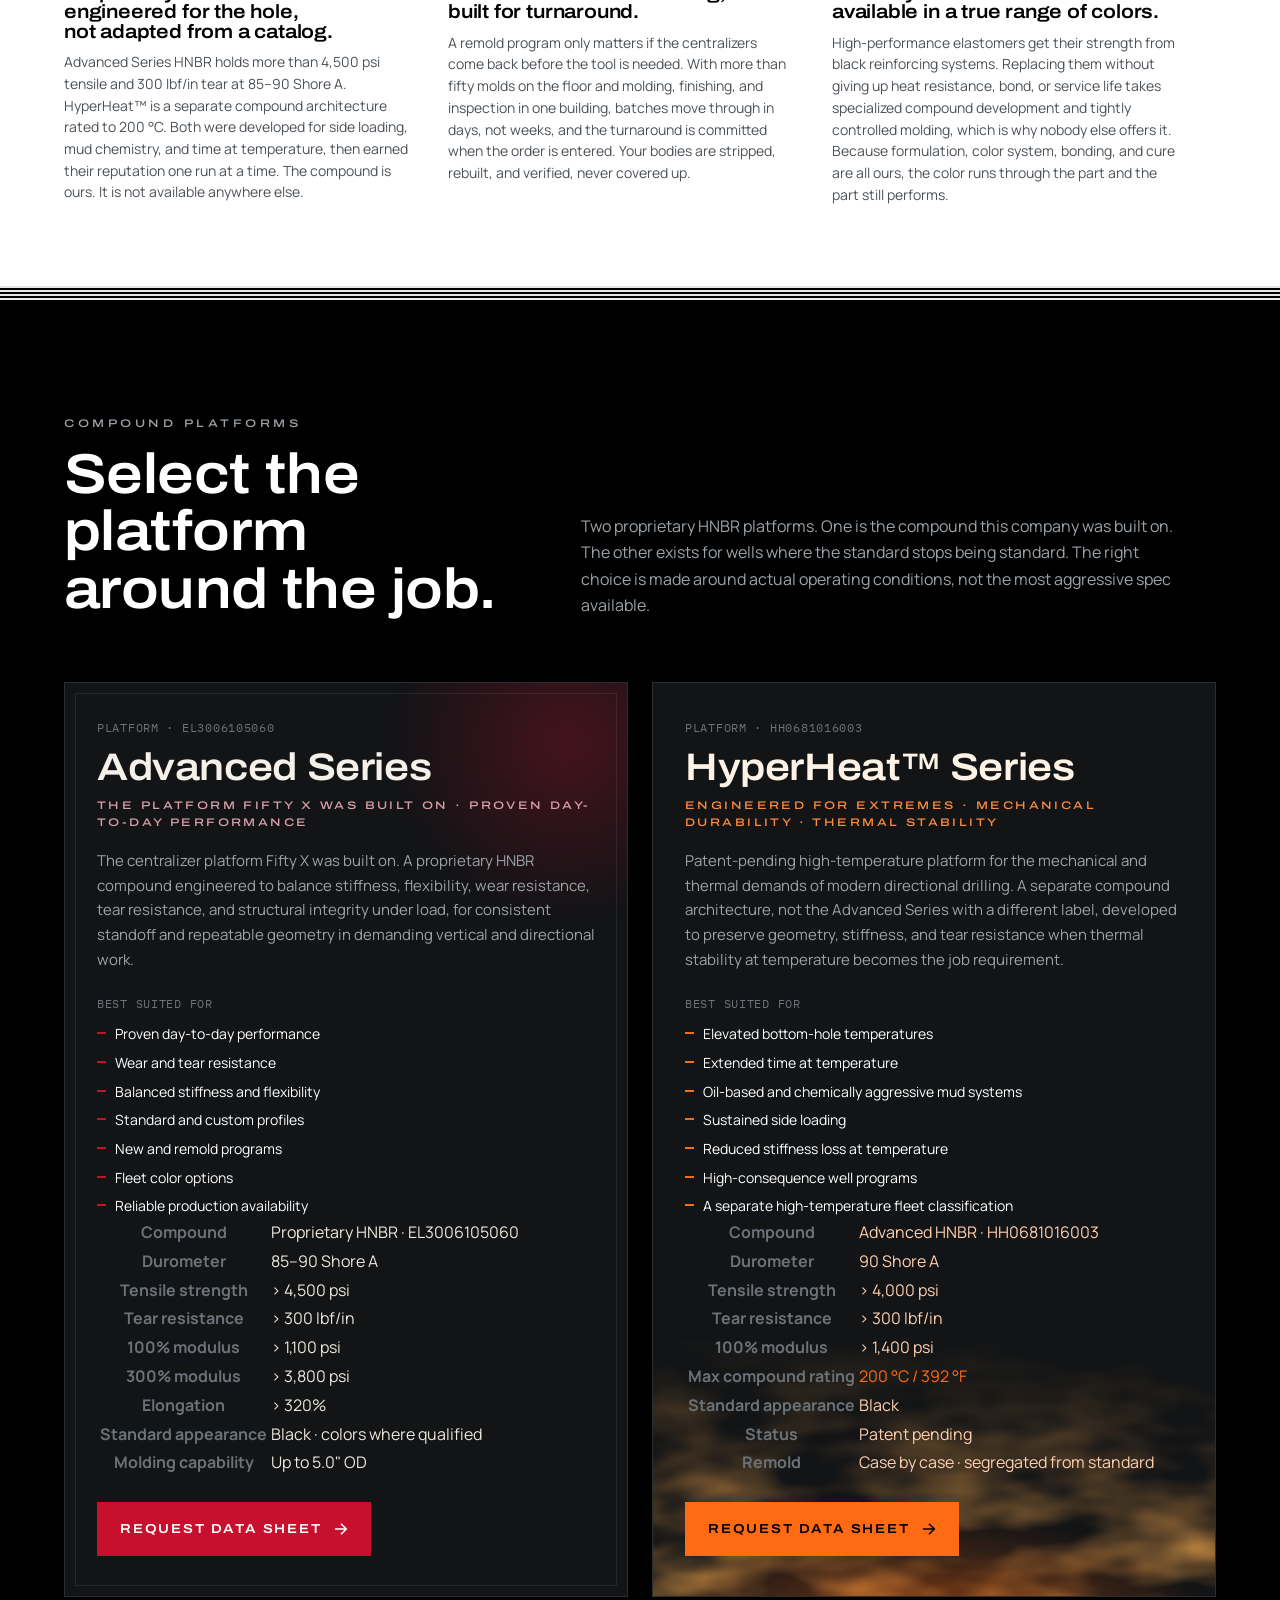
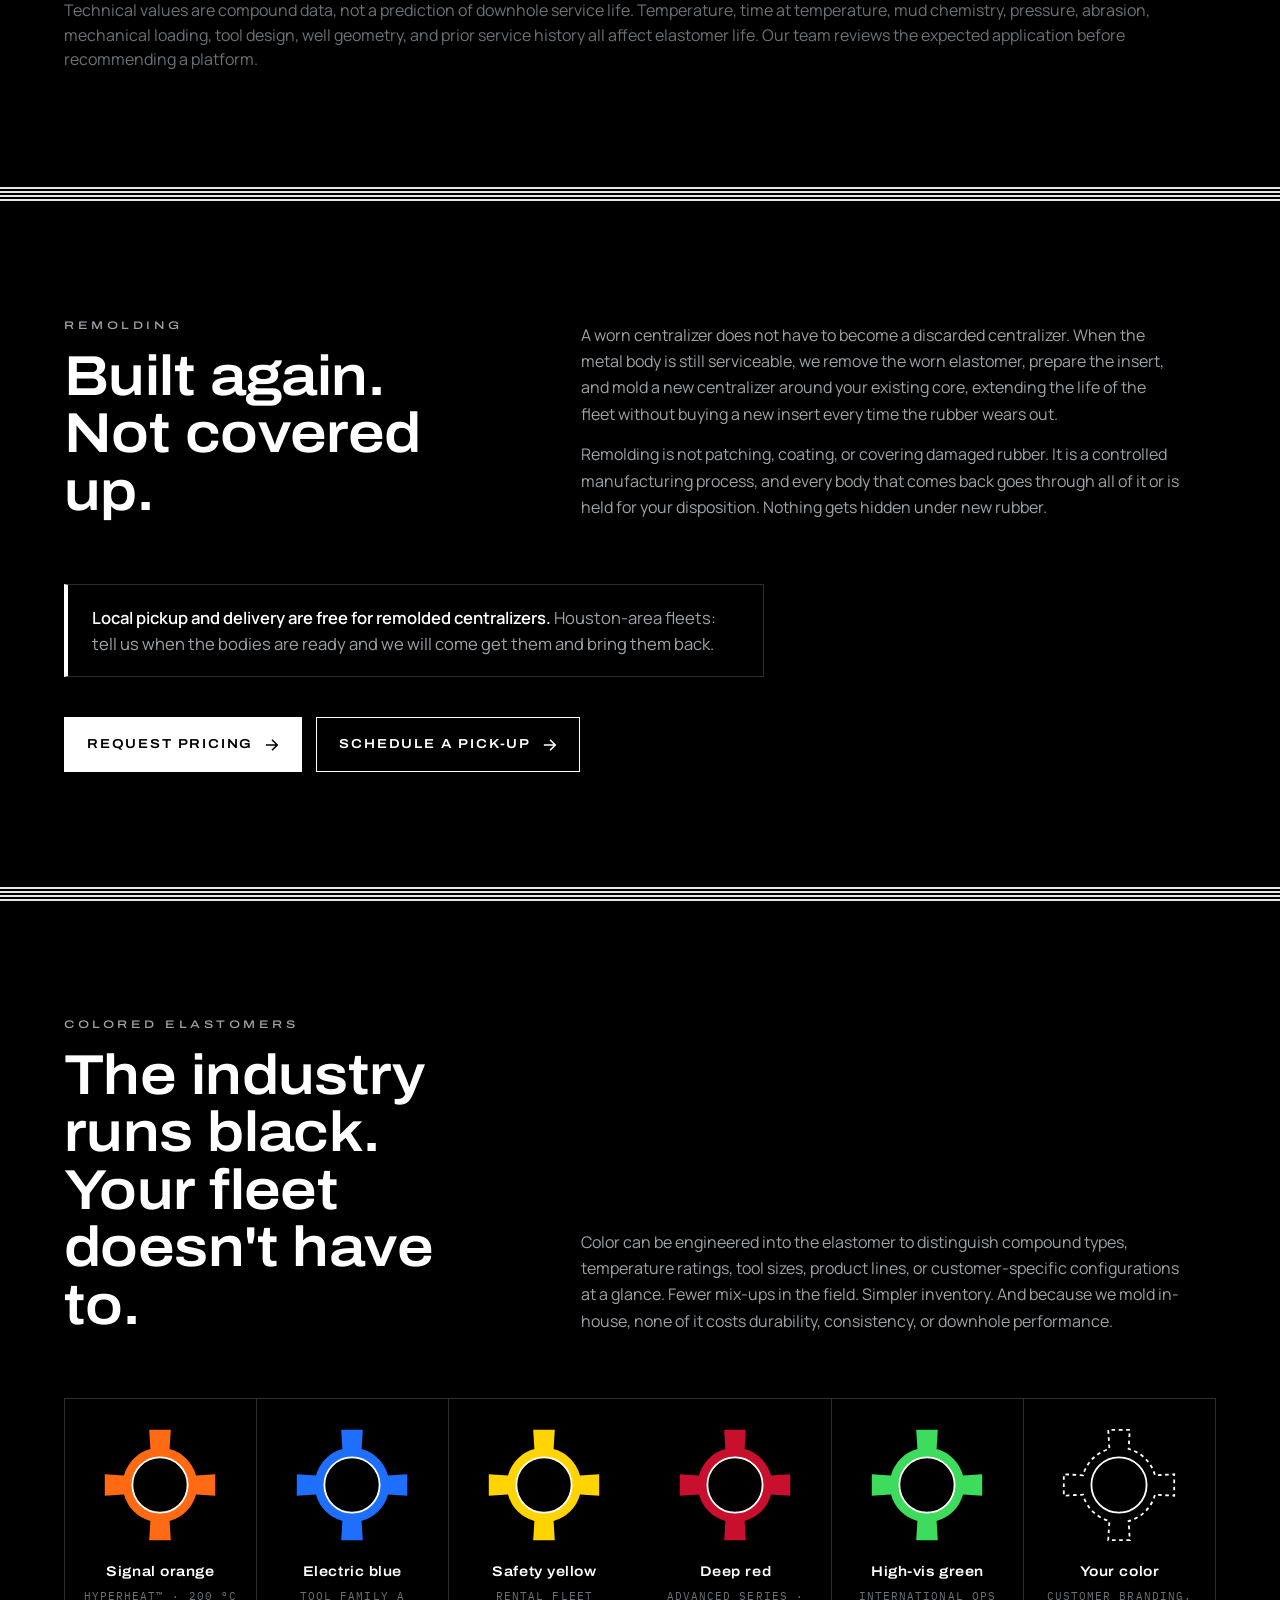
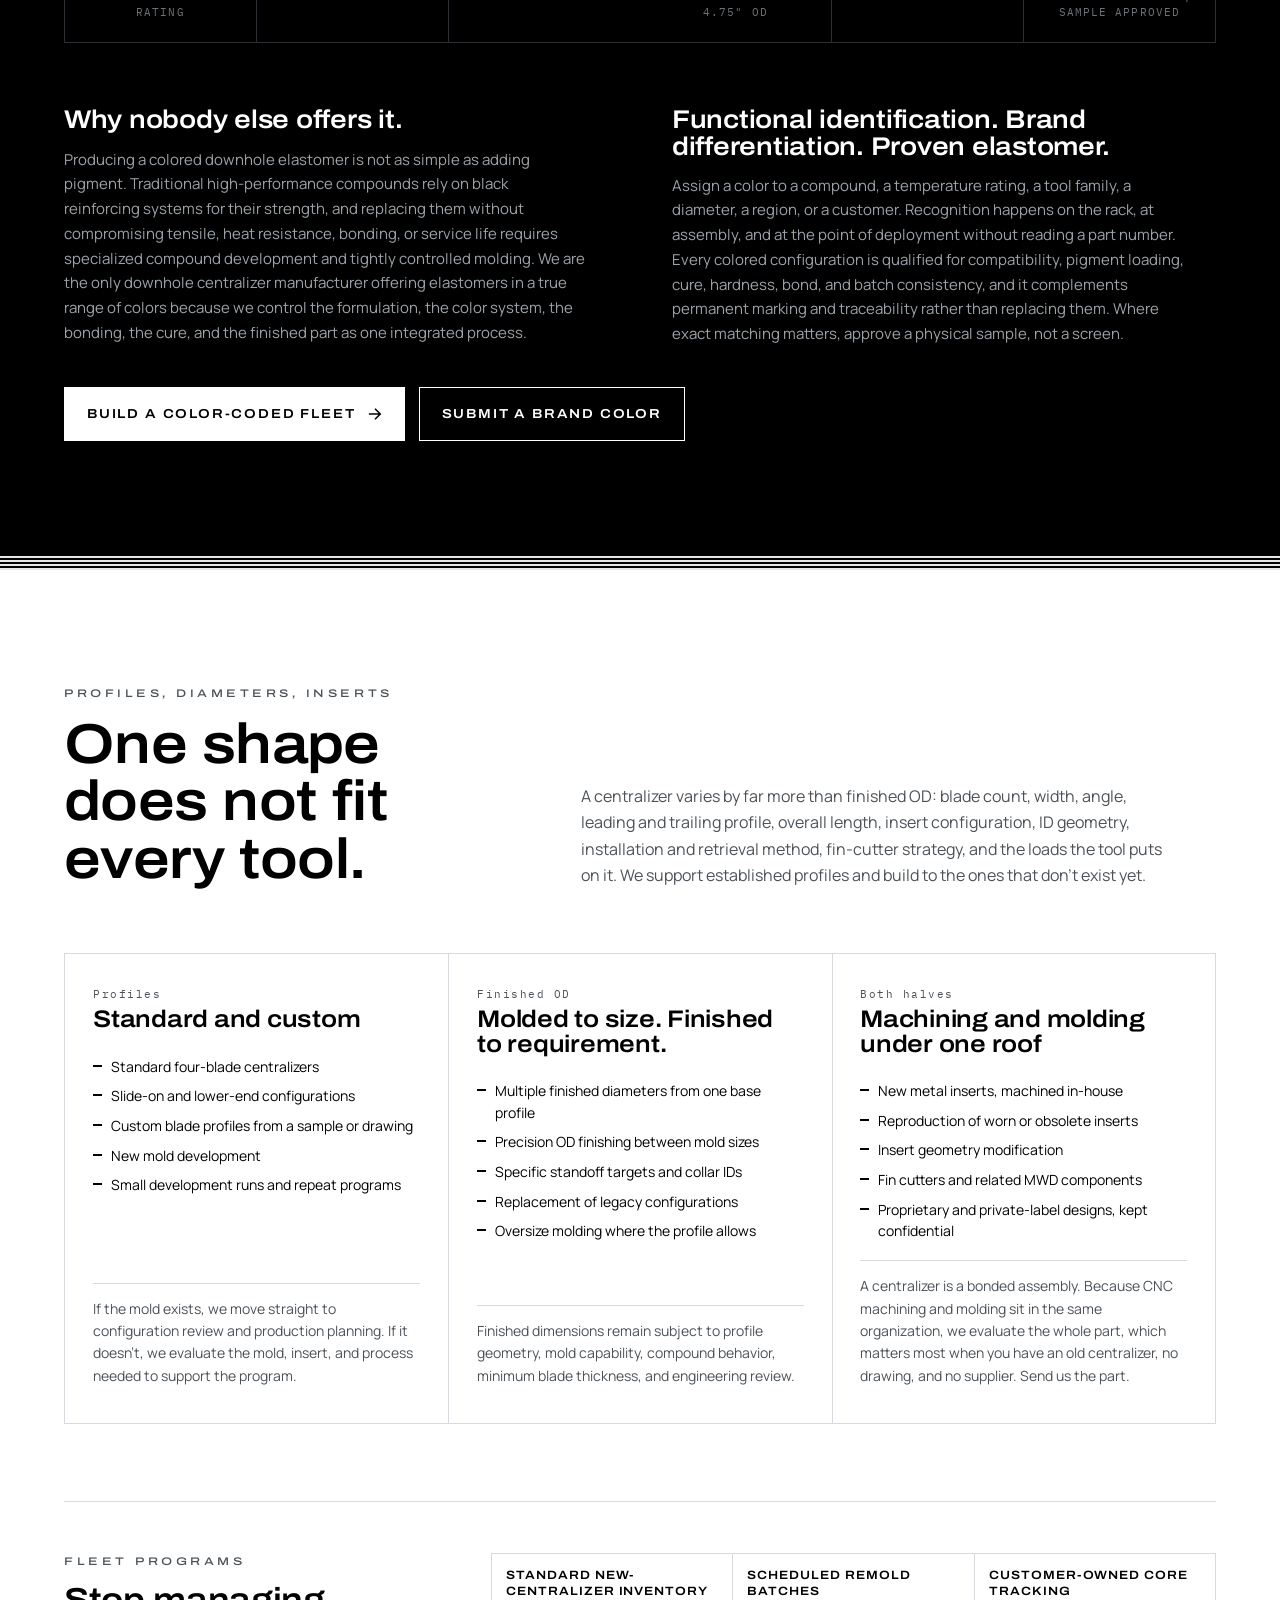
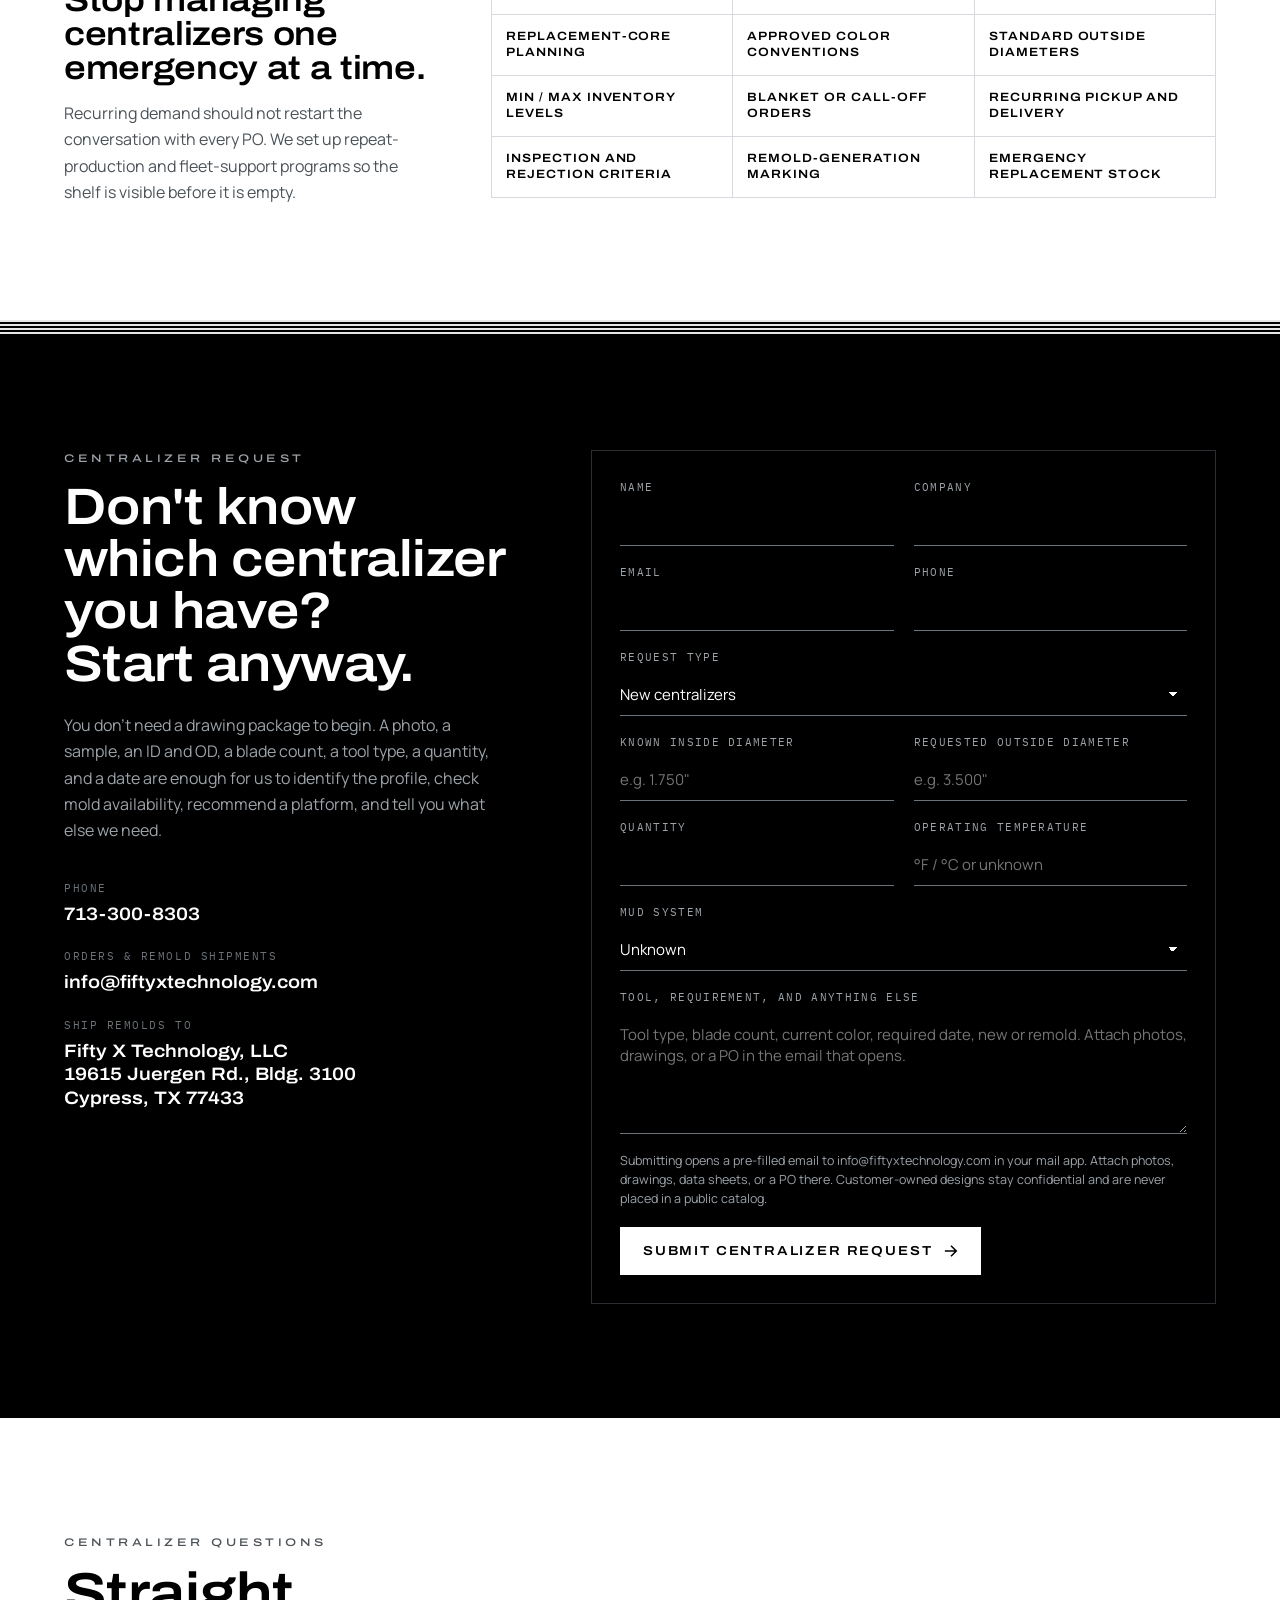
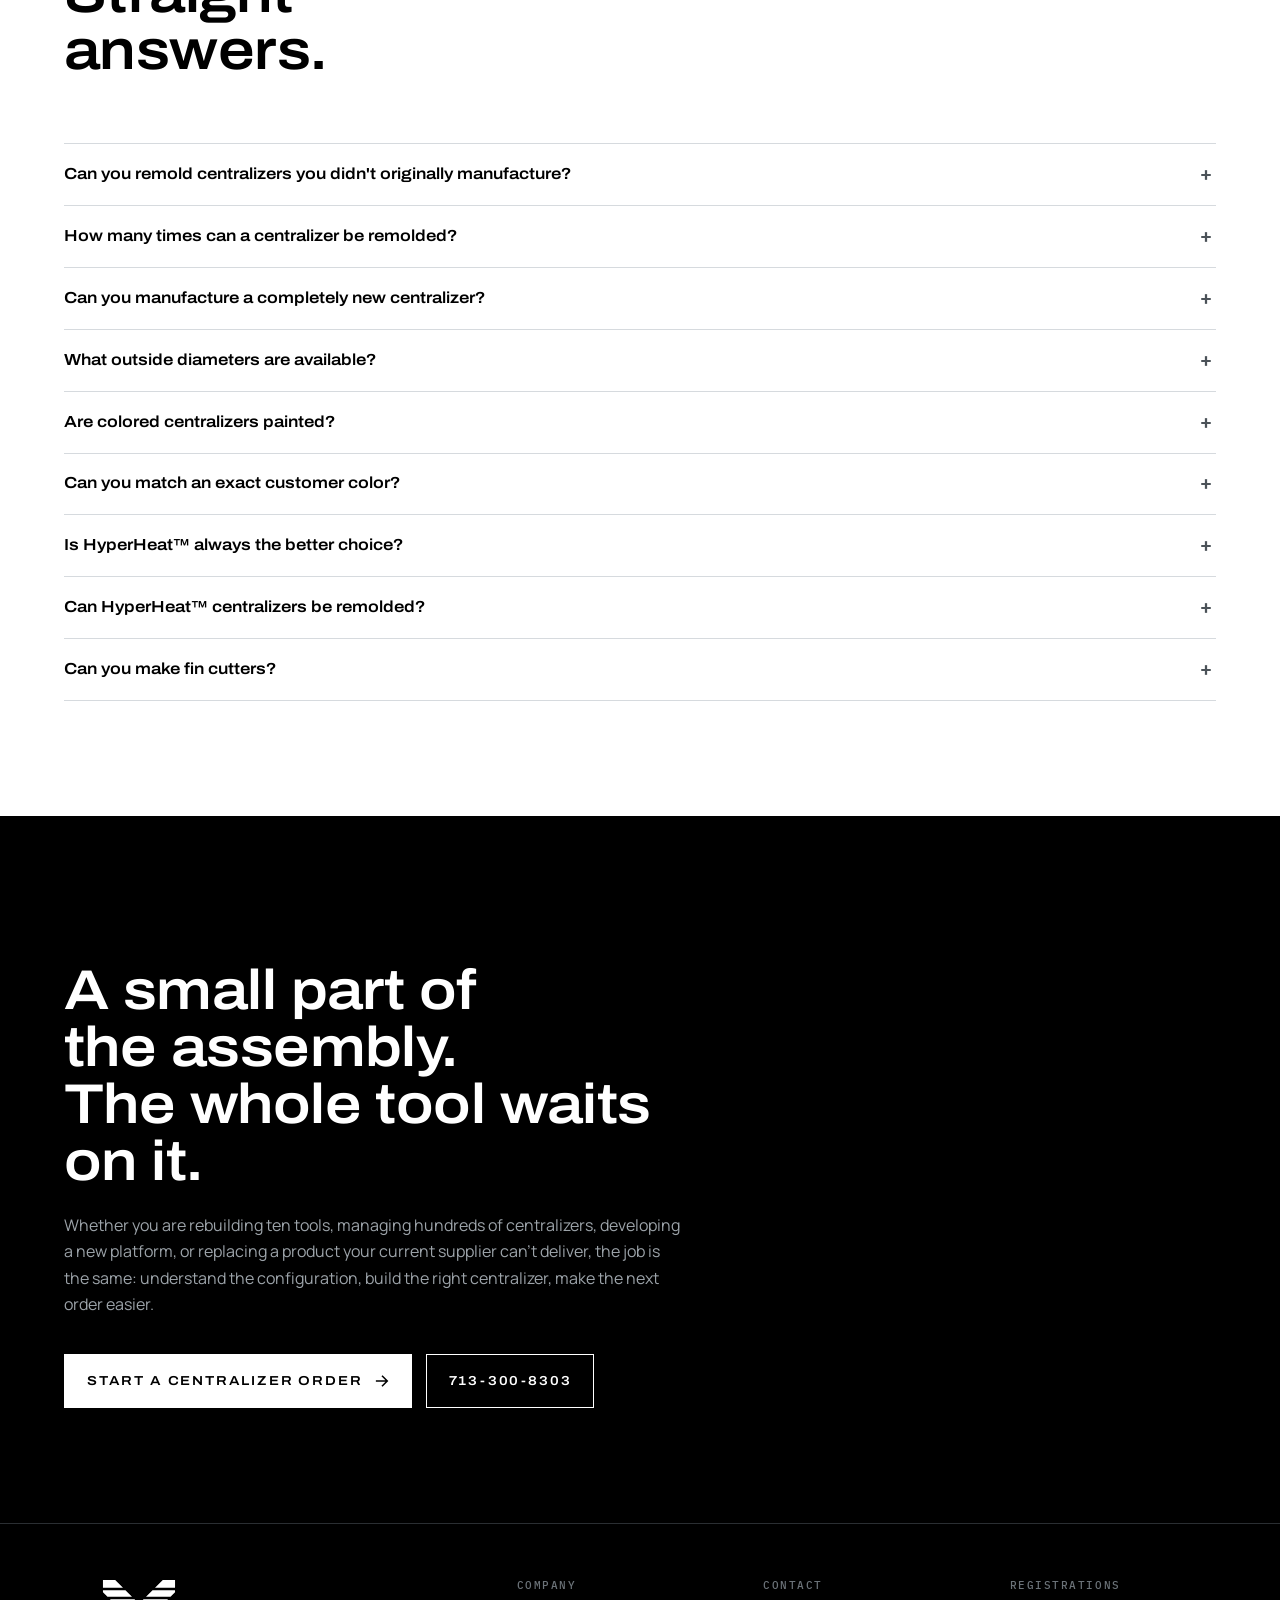
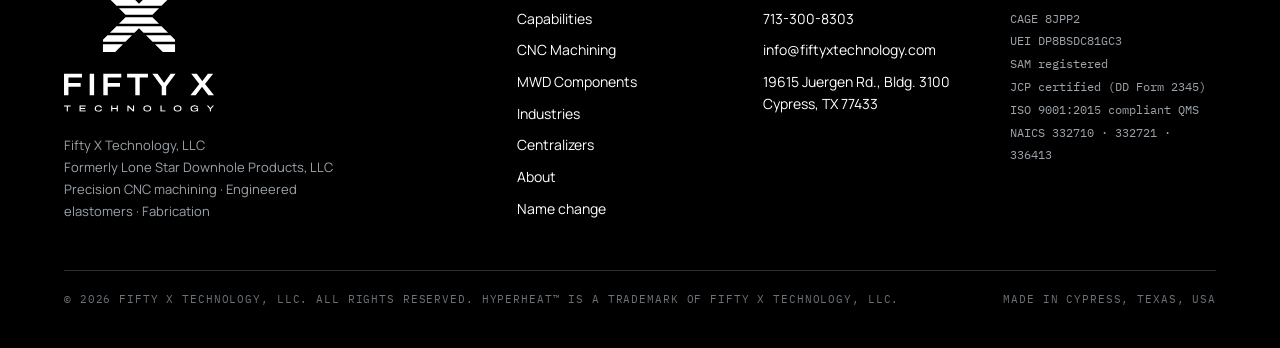
==== commit 0f1d6540: "v3.0: interaction layer (fx), SEO (schema, OG, sitemap), product photos" ====
--- a/centralizers.html
+++ b/centralizers.html
@@ -3,8 +3,21 @@
 <head>
 <meta charset="utf-8">
 <meta name="viewport" content="width=device-width, initial-scale=1, viewport-fit=cover">
-<title>Fifty X Centralizers</title>
-<meta name="description" content="MWD centralizers from Fifty X Technology — new and remolded, Advanced Series and HyperHeat™ proprietary HNBR platforms, colored elastomers, custom profiles, and fleet programs. Cypress, Texas.">
+<link rel="canonical" href="https://fiftyxtechnology.com/centralizers.html">
+<meta name="robots" content="index,follow,max-image-preview:large">
+<meta name="keywords" content="MWD centralizers, rubber centralizers, centralizer remolding, HNBR centralizer, downhole centralizer, directional drilling centralizer, colored centralizers, centralizer manufacturer Texas">
+<meta name="theme-color" content="#000000">
+<meta name="geo.region" content="US-TX"><meta name="geo.placename" content="Cypress, Texas">
+<link rel="apple-touch-icon" href="apple-touch-icon.png">
+<meta property="og:type" content="website"><meta property="og:site_name" content="Fifty X Technology"><meta property="og:locale" content="en_US">
+<meta property="og:title" content="MWD Rubber Centralizers — New, Remolded &amp; Custom Colors | HNBR Advanced Series &amp; HyperHeat™ | Fifty X Technology"><meta property="og:description" content="Downhole MWD centralizers manufactured and remolded in Cypress, Texas on proprietary HNBR compounds (Advanced Series and HyperHeat™). 50+ molds, up to 5.0&quot; OD, custom profiles, and the only true range of molded-in colors. Free local pickup and delivery on remolds."><meta property="og:url" content="https://fiftyxtechnology.com/centralizers.html">
+<meta property="og:image" content="https://fiftyxtechnology.com/og-image.jpg"><meta property="og:image:width" content="1200"><meta property="og:image:height" content="630"><meta property="og:image:alt" content="The Fifty X Technology mark painted on the shop wall in Cypress, Texas">
+<meta name="twitter:card" content="summary_large_image"><meta name="twitter:title" content="MWD Rubber Centralizers — New, Remolded &amp; Custom Colors | HNBR Advanced Series &amp; HyperHeat™ | Fifty X Technology"><meta name="twitter:description" content="Downhole MWD centralizers manufactured and remolded in Cypress, Texas on proprietary HNBR compounds (Advanced Series and HyperHeat™). 50+ molds, up to 5.0&quot; OD, custom profiles, and the only true range of molded-in colors. Free local pickup and delivery on remolds."><meta name="twitter:image" content="https://fiftyxtechnology.com/og-image.jpg">
+<link rel="stylesheet" href="fx.css">
+<script type="application/ld+json">{"@context": "https://schema.org", "@graph": [{"@type": "Organization", "@id": "https://fiftyxtechnology.com/#org", "name": "Fifty X Technology, LLC", "alternateName": ["Fifty X Technology", "Lone Star Downhole Products, LLC", "LSDP"], "url": "https://fiftyxtechnology.com/", "logo": "https://fiftyxtechnology.com/icon-512.png", "image": "https://fiftyxtechnology.com/og-image.jpg", "email": "info@fiftyxtechnology.com", "telephone": "+1-713-300-8303", "foundingDate": "2017", "address": {"@type": "PostalAddress", "streetAddress": "19615 Juergen Rd., Bldg. 3100", "addressLocality": "Cypress", "addressRegion": "TX", "postalCode": "77433", "addressCountry": "US"}, "contactPoint": [{"@type": "ContactPoint", "telephone": "+1-713-300-8303", "email": "info@fiftyxtechnology.com", "contactType": "sales", "areaServed": "US", "availableLanguage": "English"}], "identifier": [{"@type": "PropertyValue", "propertyID": "CAGE", "value": "8JPP2"}, {"@type": "PropertyValue", "propertyID": "UEI", "value": "DP8BSDC81GC3"}, {"@type": "PropertyValue", "propertyID": "NAICS", "value": "332710"}], "knowsAbout": ["Precision CNC machining", "Multi-axis turning and milling", "MWD components", "Directional drilling tool components", "Rubber centralizers", "HNBR elastomers", "Rubber-to-metal bonding", "Beryllium copper machining", "Nitronic 50 machining", "Pressure housings", "Muleshoes", "Robotic machine tending"]}, {"@type": "BreadcrumbList", "itemListElement": [{"@type": "ListItem", "position": 1, "name": "Home", "item": "https://fiftyxtechnology.com/"}, {"@type": "ListItem", "position": 2, "name": "Centralizers", "item": "https://fiftyxtechnology.com/centralizers.html"}]}, {"@type": "Product", "@id": "https://fiftyxtechnology.com/centralizers.html#product", "name": "MWD Rubber Centralizers", "brand": {"@type": "Brand", "name": "Fifty X Technology"}, "manufacturer": {"@id": "https://fiftyxtechnology.com/#org"}, "url": "https://fiftyxtechnology.com/centralizers.html", "image": "https://fiftyxtechnology.com/og-image.jpg", "description": "Downhole MWD centralizers, new and remolded, molded on proprietary HNBR compounds (Advanced Series and HyperHeat™) in more than fifty profiles, up to 5.0 inch OD, with molded-in color options.", "category": "Downhole tool components", "additionalProperty": [{"@type": "PropertyValue", "name": "Elastomer", "value": "Proprietary HNBR"}, {"@type": "PropertyValue", "name": "Maximum molded OD", "value": "5.0 in"}, {"@type": "PropertyValue", "name": "Production molds", "value": "50+"}], "offers": {"@type": "Offer", "availability": "https://schema.org/InStock", "priceCurrency": "USD", "url": "https://fiftyxtechnology.com/centralizers.html#request", "seller": {"@id": "https://fiftyxtechnology.com/#org"}}}, {"@type": "Service", "@id": "https://fiftyxtechnology.com/centralizers.html#service", "name": "Centralizer Remolding", "description": "Remolding of customer-owned MWD centralizer bodies on Advanced Series or HyperHeat™ HNBR, with free local pickup and delivery in the Houston area.", "url": "https://fiftyxtechnology.com/centralizers.html", "provider": {"@id": "https://fiftyxtechnology.com/#org"}, "areaServed": {"@type": "Country", "name": "United States"}, "serviceType": ["Centralizer remolding", "Rubber-to-metal bonding", "Compression molding"]}, {"@type": "FAQPage", "mainEntity": [{"@type": "Question", "name": "Can you remold centralizers you didn't originally manufacture?", "acceptedAnswer": {"@type": "Answer", "text": "Often, yes. Customer-owned bodies are evaluated for profile compatibility, insert condition, mold availability, dimensional requirements, and bond preparation. Acceptance is confirmed after review."}}, {"@type": "Question", "name": "How many times can a centralizer be remolded?", "acceptedAnswer": {"@type": "Answer", "text": "There is no responsible universal answer. Eligibility depends on the condition of the metal insert, not the number of prior cycles: overall length, shoulder condition, bonding geometry, corrosion, erosion, deformation, and prior damage all count."}}, {"@type": "Question", "name": "Can you manufacture a completely new centralizer?", "acceptedAnswer": {"@type": "Answer", "text": "Yes. From a drawing, a 3D model, a sample, a customer-owned insert, or basic dimensions. We evaluate the insert, profile, mold requirements, elastomer selection, and repeat-production plan."}}, {"@type": "Question", "name": "What outside diameters are available?", "acceptedAnswer": {"@type": "Answer", "text": "Multiple standard and customer-specific diameters, with molding capability up to 5.0\" OD. Availability depends on profile, existing mold inventory, insert geometry, and material system."}}, {"@type": "Question", "name": "Are colored centralizers painted?", "acceptedAnswer": {"@type": "Answer", "text": "No. Color is pigmented into the elastomer and molded through the rubber. It is not a surface coating."}}, {"@type": "Question", "name": "Can you match an exact customer color?", "acceptedAnswer": {"@type": "Answer", "text": "We can evaluate brand colors. Final approval may require a physical sample, a minimum batch, and compound testing. Screen colors are not a production standard."}}, {"@type": "Question", "name": "Is HyperHeat™ always the better choice?", "acceptedAnswer": {"@type": "Answer", "text": "No. HyperHeat™ is for applications that need a higher-temperature platform. The Advanced Series remains the correct, more practical choice for most standard drilling programs."}}, {"@type": "Question", "name": "Can HyperHeat™ centralizers be remolded?", "acceptedAnswer": {"@type": "Answer", "text": "Case by case, depending on insert condition, profile, material identification, and requirement. HyperHeat™ remolding is kept segregated from standard-compound remolding and must be specified at order entry."}}, {"@type": "Question", "name": "Can you make fin cutters?", "acceptedAnswer": {"@type": "Answer", "text": "Yes. Our machining division supports fin cutters and related MWD components based on connection, required retrieval diameter, and your configuration."}}]}]}</script>
+
+<title>MWD Rubber Centralizers — New, Remolded &amp; Custom Colors | HNBR Advanced Series &amp; HyperHeat™ | Fifty X Technology</title>
+<meta name="description" content="Downhole MWD centralizers manufactured and remolded in Cypress, Texas on proprietary HNBR compounds (Advanced Series and HyperHeat™). 50+ molds, up to 5.0&quot; OD, custom profiles, and the only true range of molded-in colors. Free local pickup and delivery on remolds.">
 <link rel="preconnect" href="https://fonts.googleapis.com">
 <link rel="preconnect" href="https://fonts.gstatic.com" crossorigin>
 <link rel="stylesheet" href="https://fonts.googleapis.com/css2?family=Archivo:wdth,wght@62..125,100..900&family=Manrope:wght@400..800&family=IBM+Plex+Mono:wght@400;500&display=swap">
@@ -885,5 +898,6 @@
 })();
 </script>
 
+<script src="fx.js" defer></script>
 </body>
 </html>
--- a/fx.css
+++ b/fx.css
@@ -0,0 +1,84 @@
+/* Fifty X — interaction layer (shared by all pages) */
+.fx-progress{position:fixed;left:0;top:0;height:2px;width:100%;z-index:70;pointer-events:none;background:transparent}
+.fx-progress b{display:block;height:100%;width:100%;background:var(--paper);transform-origin:0 50%;transform:scaleX(0)}
+
+/* reveal on scroll — only active once fx.js has run (html.fx), so nothing is hidden without JS */
+html.fx [data-rv]{opacity:0;transform:translate3d(0,22px,0);transition:opacity .75s ease,transform .8s cubic-bezier(.2,.8,.2,1);transition-delay:var(--d,0ms);will-change:opacity,transform}
+html.fx [data-rv].in{opacity:1;transform:none}
+html.fx [data-rv="x"]{transform:translate3d(-28px,0,0)}
+@media (prefers-reduced-motion:reduce){html.fx [data-rv]{opacity:1;transform:none;transition:none}}
+
+/* 3D tilt + cursor spotlight */
+.fx-tilt{position:relative;transform-style:preserve-3d;transition:transform .35s cubic-bezier(.2,.8,.2,1),box-shadow .35s;will-change:transform}
+.fx-tilt.on{transition:transform .06s linear}
+.fx-tilt::after{content:"";position:absolute;inset:0;pointer-events:none;opacity:0;transition:opacity .3s;background:radial-gradient(360px circle at var(--mx,50%) var(--my,50%),rgba(255,255,255,.10),transparent 60%);z-index:3}
+.light .fx-tilt::after,.fx-tilt.fx-light::after{background:radial-gradient(360px circle at var(--mx,50%) var(--my,50%),rgba(0,0,0,.06),transparent 60%)}
+.fx-tilt:hover::after,.fx-tilt.on::after{opacity:1}
+.fx-tilt>*{transform:translateZ(1px)}
+a.fx-tilt,.fx-tilt a{backface-visibility:hidden}
+
+/* image frames: scale on hover + a single sweeping plate line */
+.fx-img{position:relative;overflow:hidden;display:block}
+.fx-img img{display:block;transition:transform .9s cubic-bezier(.2,.8,.2,1),filter .6s}
+.fx-img:hover img{transform:scale(1.045)}
+.fx-img::before{content:"";position:absolute;left:0;right:0;top:-6%;height:3px;background:var(--paper);opacity:0;transform:translateY(-100%);pointer-events:none;z-index:2;mix-blend-mode:difference}
+.fx-img:hover::before{animation:fx-scan 1.1s cubic-bezier(.4,0,.2,1) 1}
+@keyframes fx-scan{0%{opacity:.9;transform:translateY(0)}100%{opacity:0;transform:translateY(calc(100% + 110vh))}}
+.fx-img.fx-lb{cursor:zoom-in}
+
+/* magnetic buttons */
+.fx-mag{transition:transform .35s cubic-bezier(.2,.8,.2,1)}
+.fx-mag.on{transition:transform .08s linear}
+
+/* lightbox */
+.fx-lbox{position:fixed;inset:0;z-index:100;background:rgba(0,0,0,.94);display:flex;align-items:center;justify-content:center;flex-direction:column;gap:14px;padding:clamp(16px,4vw,48px);opacity:0;pointer-events:none;transition:opacity .25s}
+.fx-lbox.open{opacity:1;pointer-events:auto}
+.fx-lbox img{max-width:min(100%,1400px);max-height:82vh;object-fit:contain;border:1px solid var(--hair-d);transform:scale(.97);transition:transform .35s cubic-bezier(.2,.8,.2,1)}
+.fx-lbox.open img{transform:none}
+.fx-lbox figcaption{font-family:var(--mono);font-size:11px;letter-spacing:.14em;text-transform:uppercase;color:var(--steel);text-align:center;max-width:70ch}
+.fx-lbox button{position:absolute;top:18px;right:18px;background:none;border:1px solid var(--hair-d);color:var(--paper);font-family:var(--mono);font-size:11px;letter-spacing:.14em;text-transform:uppercase;padding:10px 14px;cursor:pointer}
+.fx-lbox button:hover{background:var(--paper);color:var(--ink)}
+
+/* parts gallery (horizontal, snap) */
+.fx-gallery{display:grid;grid-auto-flow:column;grid-auto-columns:minmax(260px,1fr);gap:1px;background:var(--hair-d);border:1px solid var(--hair-d);overflow-x:auto;scroll-snap-type:x mandatory;scrollbar-width:none}
+.fx-gallery::-webkit-scrollbar{display:none}
+.fx-gallery figure{margin:0;background:var(--ink);scroll-snap-align:start;display:flex;flex-direction:column}
+.fx-gallery .fx-img{aspect-ratio:3/4}
+.fx-gallery .fx-img img{width:100%;height:100%;object-fit:cover}
+.fx-gallery.wide .fx-img{aspect-ratio:4/3}
+.fx-gallery figcaption{padding:14px 16px 16px;font-family:var(--mono);font-size:11px;letter-spacing:.12em;text-transform:uppercase;color:var(--steel);display:flex;justify-content:space-between;gap:12px;border-top:1px solid var(--hair-d)}
+.fx-gallery figcaption b{color:var(--paper);font-weight:500}
+.light .fx-gallery{background:var(--hair-l);border-color:var(--hair-l)}
+.light .fx-gallery figure{background:var(--paper)}
+.light .fx-gallery figcaption{border-color:var(--hair-l);color:var(--slate)}
+.light .fx-gallery figcaption b{color:var(--ink)}
+
+/* diptych: raw material → finished parts */
+.fx-diptych{display:grid;grid-template-columns:1fr 1fr;gap:1px;background:var(--hair-d);border:1px solid var(--hair-d);margin-top:clamp(40px,5vw,64px)}
+.fx-diptych figure{margin:0;background:var(--ink);position:relative}
+.fx-diptych .fx-img{aspect-ratio:16/10}
+.fx-diptych .fx-img img{width:100%;height:100%;object-fit:cover}
+.fx-diptych figcaption{padding:16px 18px 18px;border-top:1px solid var(--hair-d)}
+.fx-diptych .k{font-family:var(--mono);font-size:11px;letter-spacing:.14em;text-transform:uppercase;color:var(--steel-2)}
+.fx-diptych .v{margin-top:6px;font-size:14.5px;line-height:1.55;color:var(--steel);max-width:48ch}
+.fx-diptych .v b{color:var(--paper);font-weight:600}
+.fx-diptych .arrow{position:absolute;left:-1px;top:50%;z-index:4;transform:translate(-50%,-50%);width:44px;height:44px;border-radius:50%;background:var(--paper);color:var(--ink);display:grid;place-items:center;border:1px solid var(--hair-d)}
+.fx-diptych .arrow svg{width:16px;height:16px}
+.light .fx-diptych{background:var(--hair-l);border-color:var(--hair-l)}
+.light .fx-diptych figure{background:var(--paper)}
+.light .fx-diptych figcaption{border-color:var(--hair-l)}
+.light .fx-diptych .k{color:var(--slate)}
+.light .fx-diptych .v{color:var(--slate)}
+.light .fx-diptych .v b{color:var(--ink)}
+.light .fx-diptych .arrow{background:var(--ink);color:var(--paper)}
+@media (max-width:760px){.fx-diptych{grid-template-columns:1fr}.fx-diptych .arrow{left:50%;top:-1px;transform:translate(-50%,-50%) rotate(90deg)}}
+
+/* hero mark: plates separate under the cursor */
+.hero-mark .plate{transition:transform .5s cubic-bezier(.2,.8,.2,1)}
+.hero-mark.live .plate{transition:transform .18s ease-out}
+
+/* ghost words drift with scroll */
+.ghost{will-change:transform}
+
+/* stat tick-up */
+.fx-count{font-variant-numeric:tabular-nums}
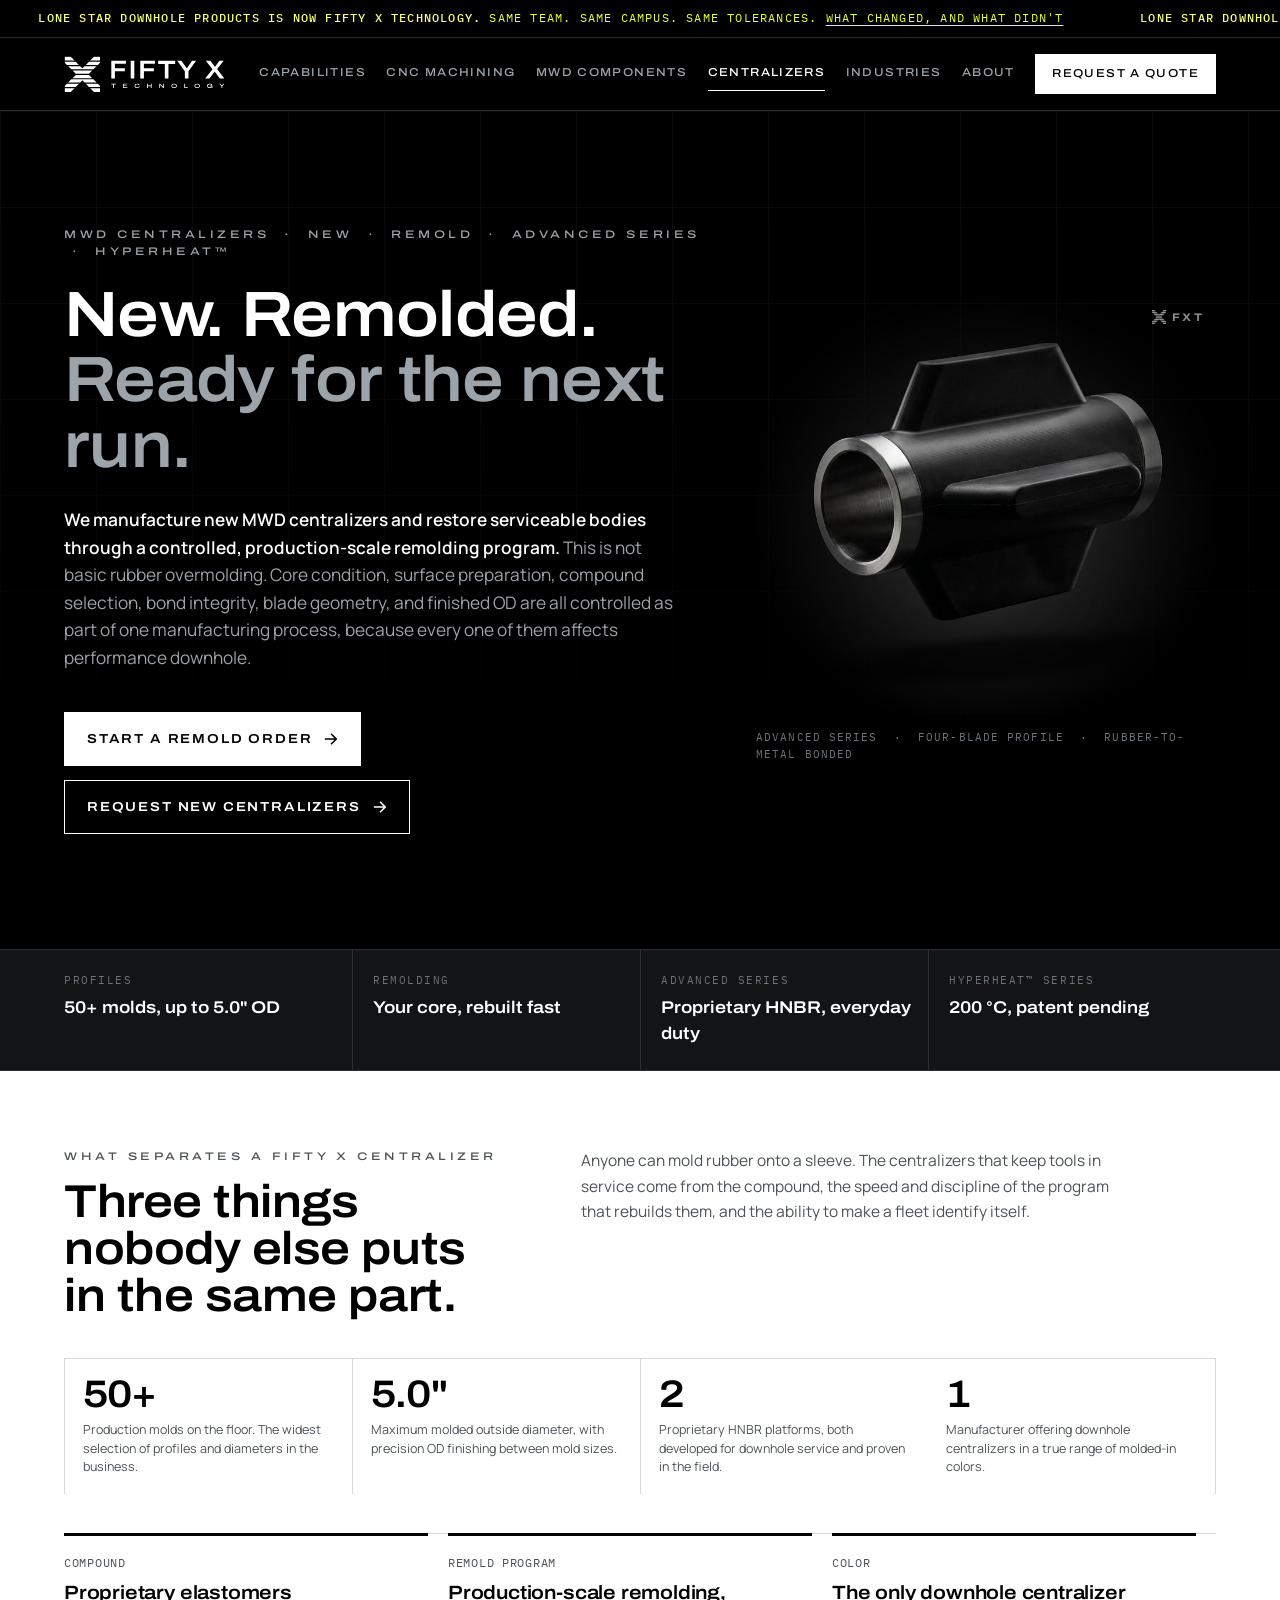
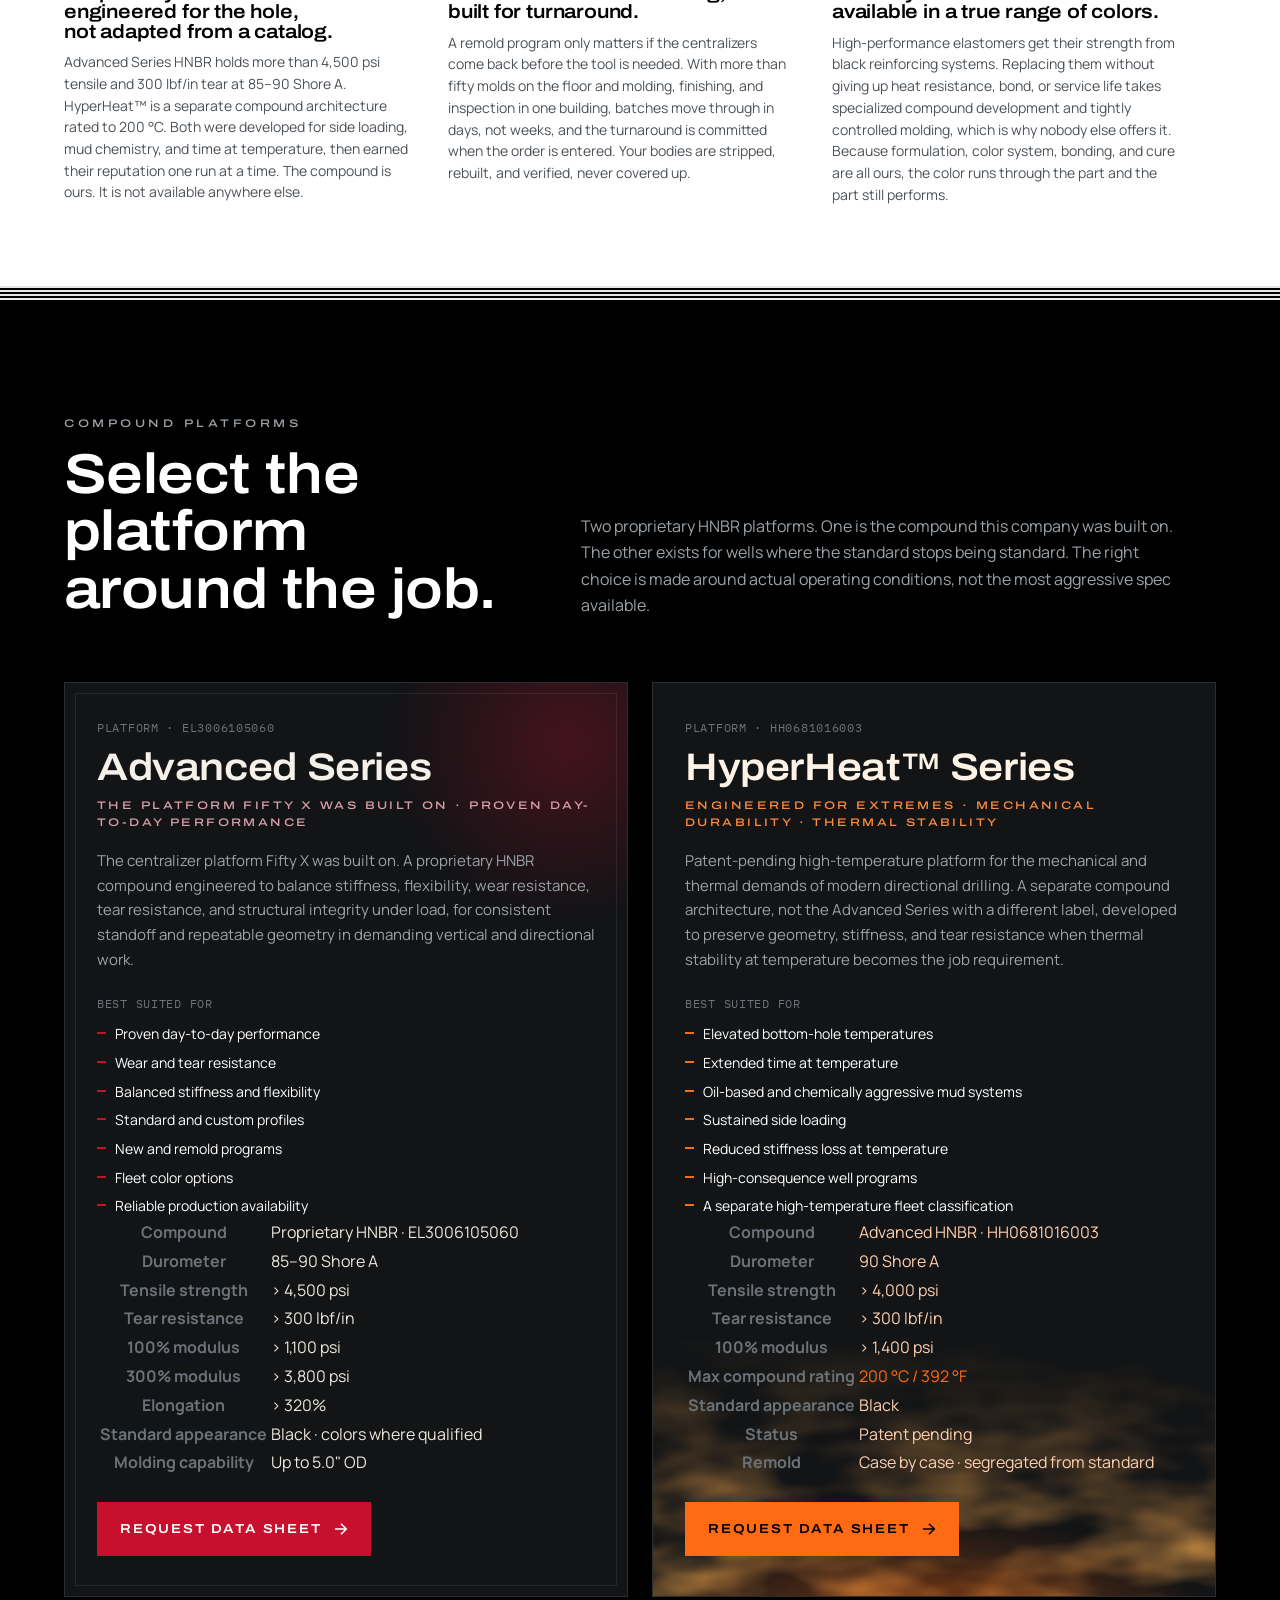
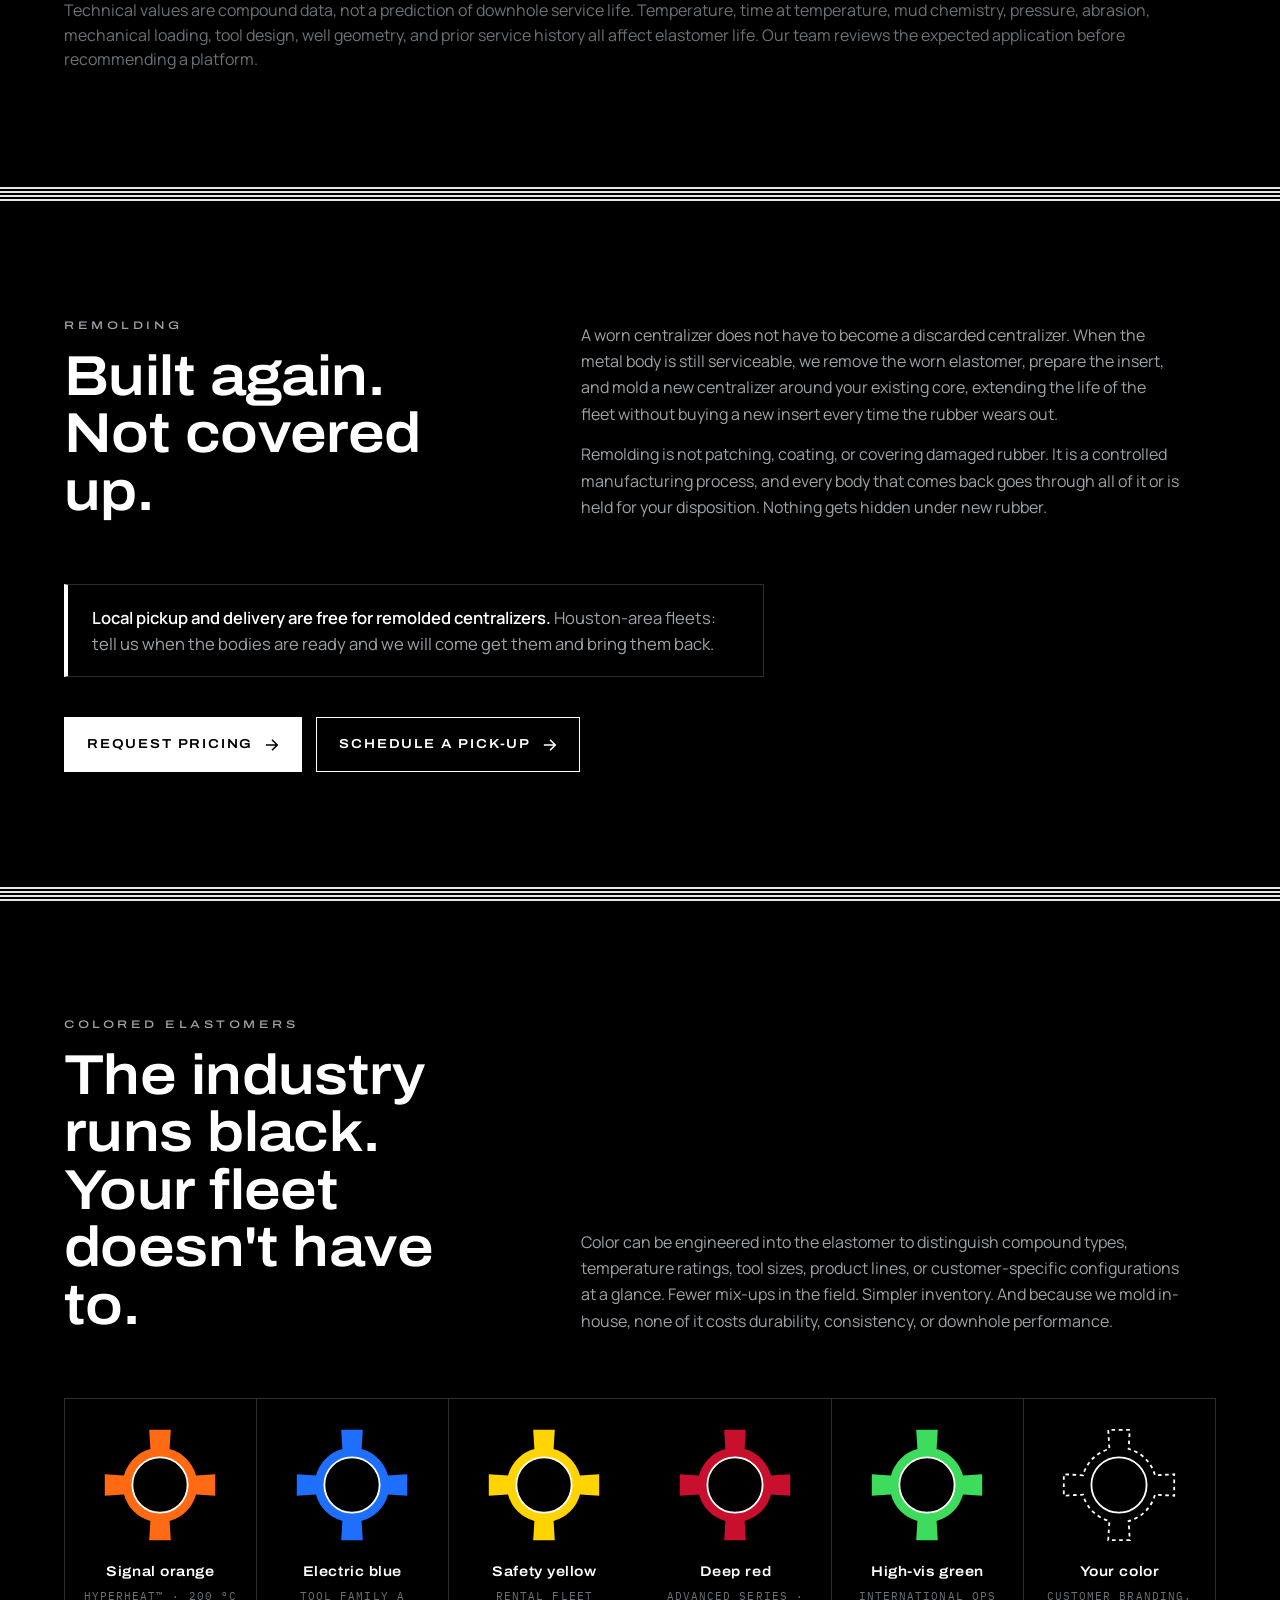
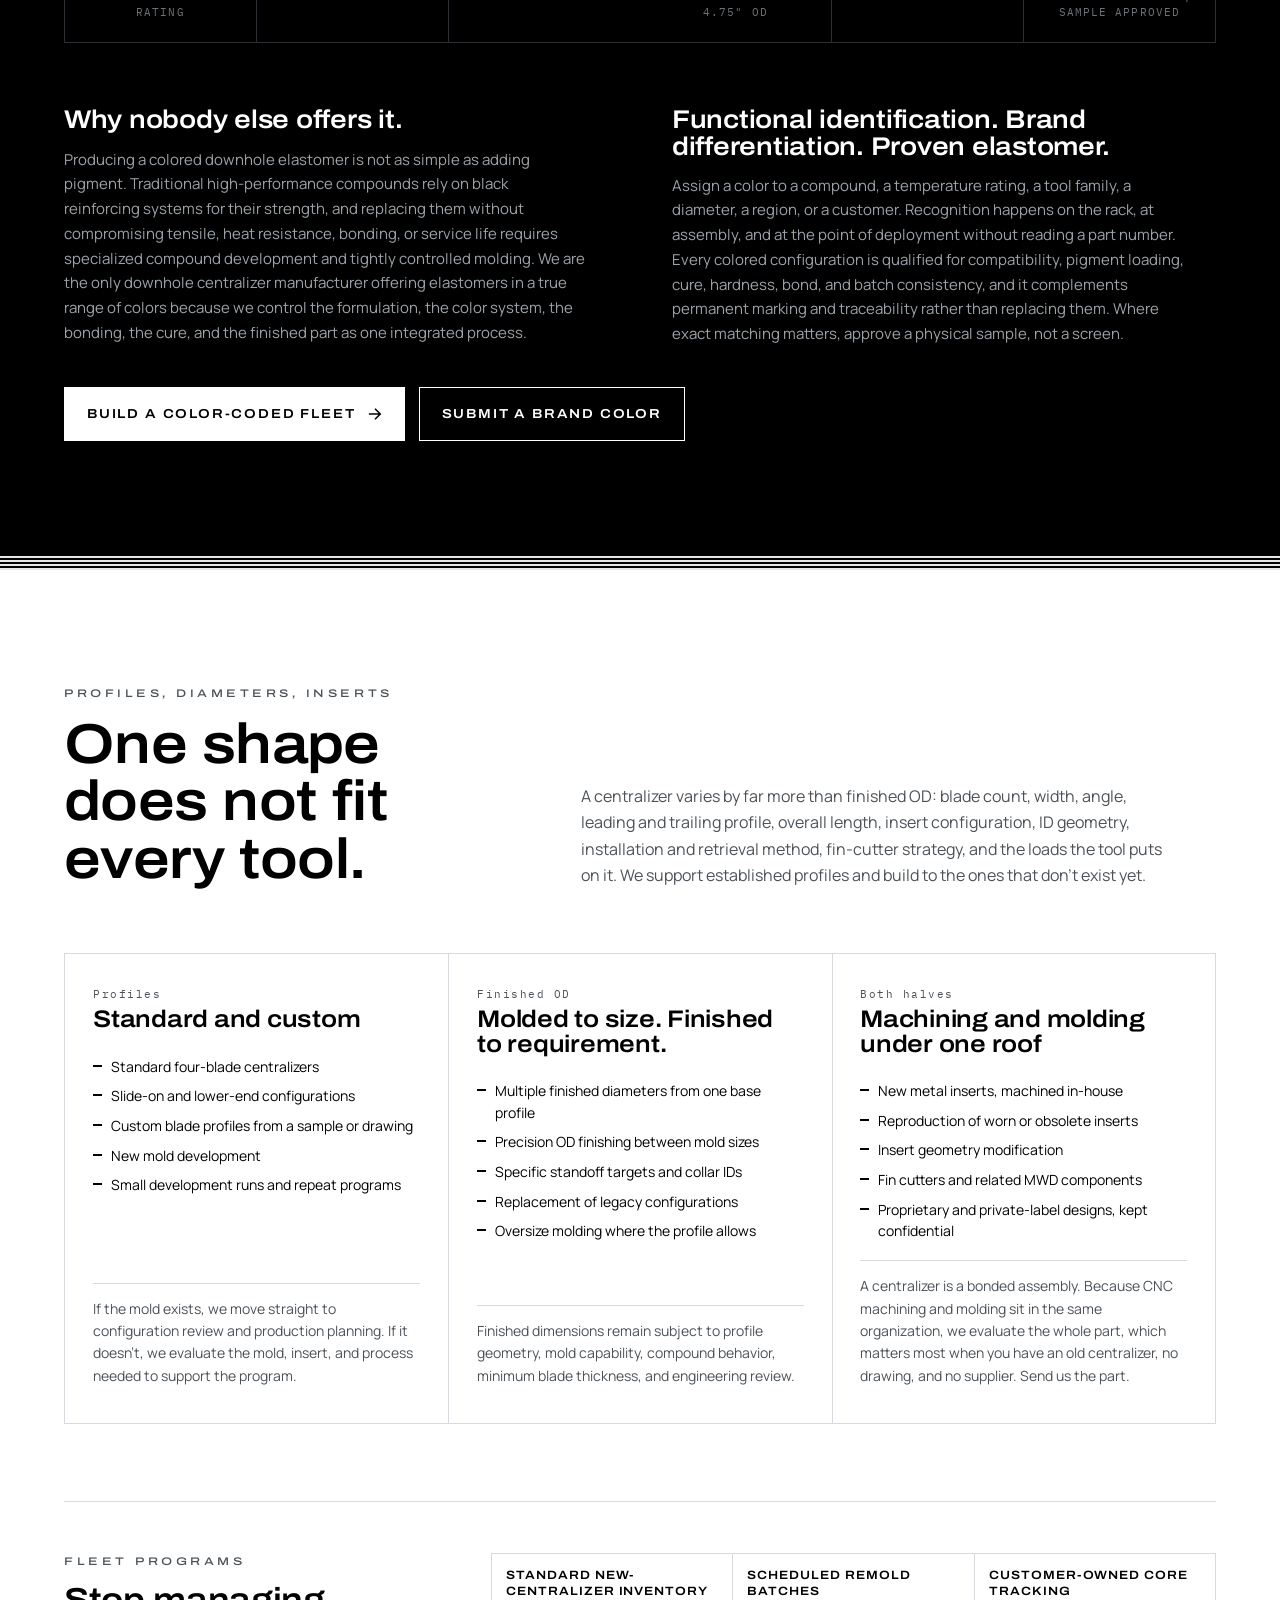
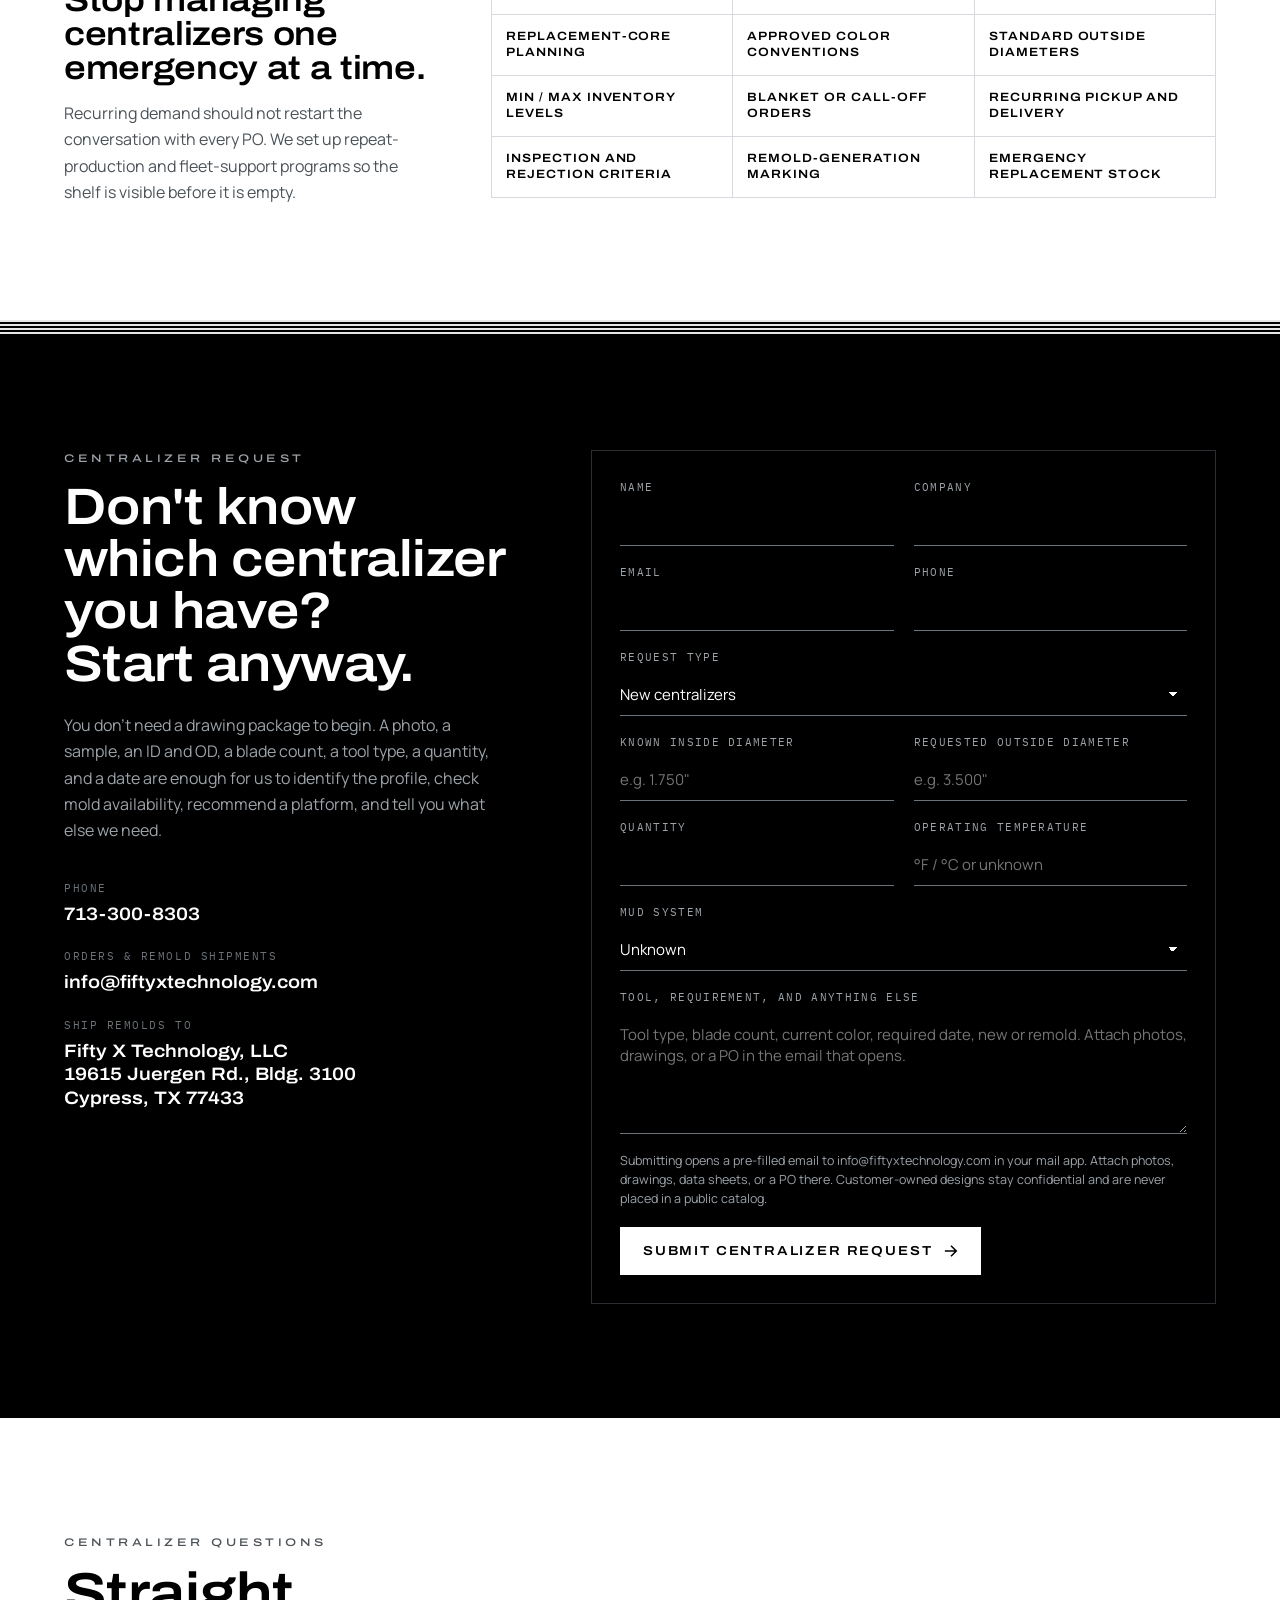
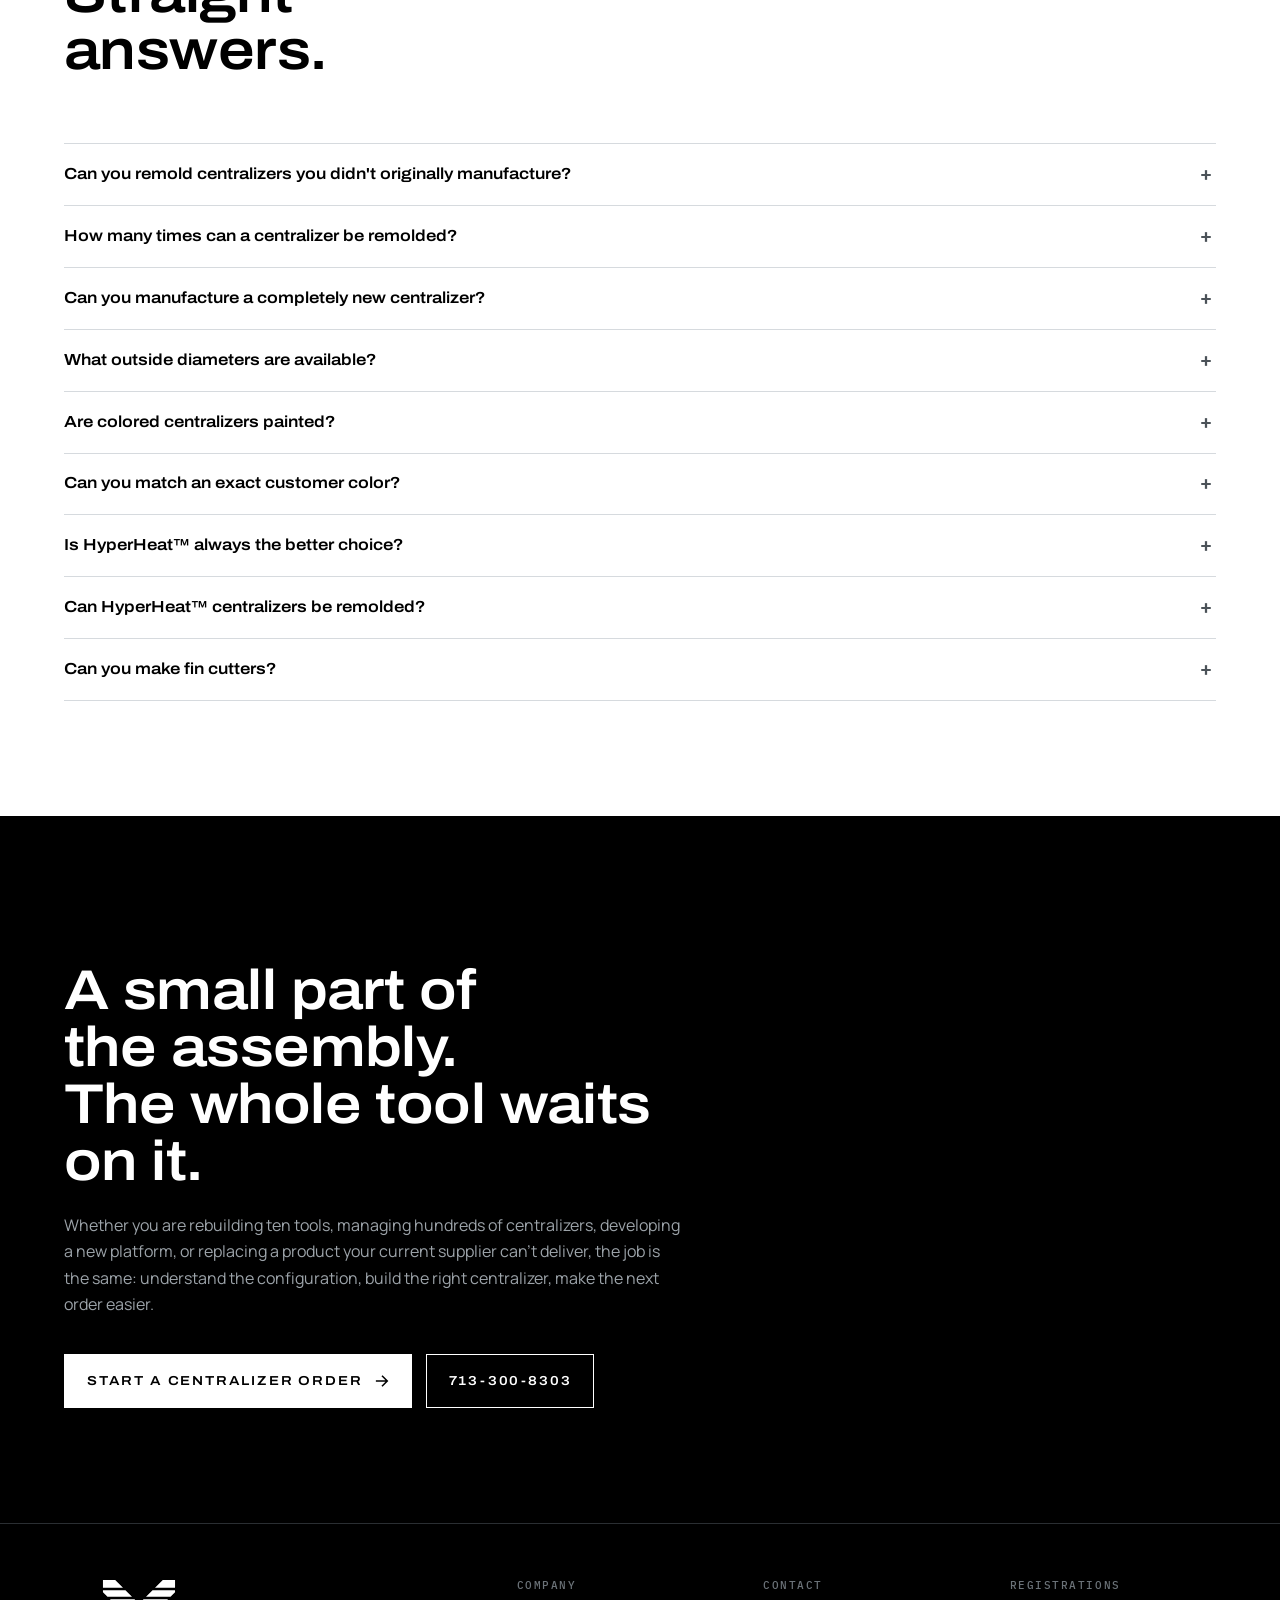
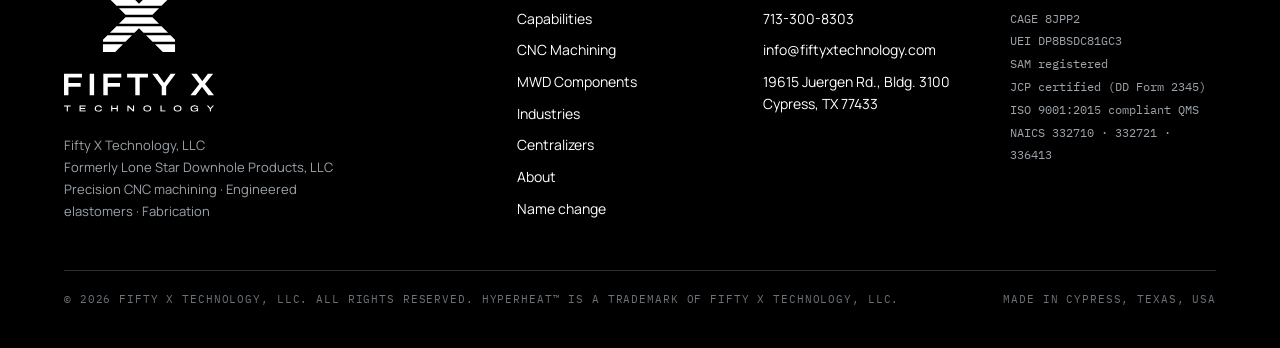
==== commit fe007cd4: "v3.1b: cache-bust fx assets" ====
--- a/centralizers.html
+++ b/centralizers.html
@@ -13,7 +13,7 @@
 <meta property="og:title" content="MWD Rubber Centralizers — New, Remolded &amp; Custom Colors | HNBR Advanced Series &amp; HyperHeat™ | Fifty X Technology"><meta property="og:description" content="Downhole MWD centralizers manufactured and remolded in Cypress, Texas on proprietary HNBR compounds (Advanced Series and HyperHeat™). 50+ molds, up to 5.0&quot; OD, custom profiles, and the only true range of molded-in colors. Free local pickup and delivery on remolds."><meta property="og:url" content="https://fiftyxtechnology.com/centralizers.html">
 <meta property="og:image" content="https://fiftyxtechnology.com/og-image.jpg"><meta property="og:image:width" content="1200"><meta property="og:image:height" content="630"><meta property="og:image:alt" content="The Fifty X Technology mark painted on the shop wall in Cypress, Texas">
 <meta name="twitter:card" content="summary_large_image"><meta name="twitter:title" content="MWD Rubber Centralizers — New, Remolded &amp; Custom Colors | HNBR Advanced Series &amp; HyperHeat™ | Fifty X Technology"><meta name="twitter:description" content="Downhole MWD centralizers manufactured and remolded in Cypress, Texas on proprietary HNBR compounds (Advanced Series and HyperHeat™). 50+ molds, up to 5.0&quot; OD, custom profiles, and the only true range of molded-in colors. Free local pickup and delivery on remolds."><meta name="twitter:image" content="https://fiftyxtechnology.com/og-image.jpg">
-<link rel="stylesheet" href="fx.css">
+<link rel="stylesheet" href="fx.css?v=31">
 <script type="application/ld+json">{"@context": "https://schema.org", "@graph": [{"@type": "Organization", "@id": "https://fiftyxtechnology.com/#org", "name": "Fifty X Technology, LLC", "alternateName": ["Fifty X Technology", "Lone Star Downhole Products, LLC", "LSDP"], "url": "https://fiftyxtechnology.com/", "logo": "https://fiftyxtechnology.com/icon-512.png", "image": "https://fiftyxtechnology.com/og-image.jpg", "email": "info@fiftyxtechnology.com", "telephone": "+1-713-300-8303", "foundingDate": "2017", "address": {"@type": "PostalAddress", "streetAddress": "19615 Juergen Rd., Bldg. 3100", "addressLocality": "Cypress", "addressRegion": "TX", "postalCode": "77433", "addressCountry": "US"}, "contactPoint": [{"@type": "ContactPoint", "telephone": "+1-713-300-8303", "email": "info@fiftyxtechnology.com", "contactType": "sales", "areaServed": "US", "availableLanguage": "English"}], "identifier": [{"@type": "PropertyValue", "propertyID": "CAGE", "value": "8JPP2"}, {"@type": "PropertyValue", "propertyID": "UEI", "value": "DP8BSDC81GC3"}, {"@type": "PropertyValue", "propertyID": "NAICS", "value": "332710"}], "knowsAbout": ["Precision CNC machining", "Multi-axis turning and milling", "MWD components", "Directional drilling tool components", "Rubber centralizers", "HNBR elastomers", "Rubber-to-metal bonding", "Beryllium copper machining", "Nitronic 50 machining", "Pressure housings", "Muleshoes", "Robotic machine tending"]}, {"@type": "BreadcrumbList", "itemListElement": [{"@type": "ListItem", "position": 1, "name": "Home", "item": "https://fiftyxtechnology.com/"}, {"@type": "ListItem", "position": 2, "name": "Centralizers", "item": "https://fiftyxtechnology.com/centralizers.html"}]}, {"@type": "Product", "@id": "https://fiftyxtechnology.com/centralizers.html#product", "name": "MWD Rubber Centralizers", "brand": {"@type": "Brand", "name": "Fifty X Technology"}, "manufacturer": {"@id": "https://fiftyxtechnology.com/#org"}, "url": "https://fiftyxtechnology.com/centralizers.html", "image": "https://fiftyxtechnology.com/og-image.jpg", "description": "Downhole MWD centralizers, new and remolded, molded on proprietary HNBR compounds (Advanced Series and HyperHeat™) in more than fifty profiles, up to 5.0 inch OD, with molded-in color options.", "category": "Downhole tool components", "additionalProperty": [{"@type": "PropertyValue", "name": "Elastomer", "value": "Proprietary HNBR"}, {"@type": "PropertyValue", "name": "Maximum molded OD", "value": "5.0 in"}, {"@type": "PropertyValue", "name": "Production molds", "value": "50+"}], "offers": {"@type": "Offer", "availability": "https://schema.org/InStock", "priceCurrency": "USD", "url": "https://fiftyxtechnology.com/centralizers.html#request", "seller": {"@id": "https://fiftyxtechnology.com/#org"}}}, {"@type": "Service", "@id": "https://fiftyxtechnology.com/centralizers.html#service", "name": "Centralizer Remolding", "description": "Remolding of customer-owned MWD centralizer bodies on Advanced Series or HyperHeat™ HNBR, with free local pickup and delivery in the Houston area.", "url": "https://fiftyxtechnology.com/centralizers.html", "provider": {"@id": "https://fiftyxtechnology.com/#org"}, "areaServed": {"@type": "Country", "name": "United States"}, "serviceType": ["Centralizer remolding", "Rubber-to-metal bonding", "Compression molding"]}, {"@type": "FAQPage", "mainEntity": [{"@type": "Question", "name": "Can you remold centralizers you didn't originally manufacture?", "acceptedAnswer": {"@type": "Answer", "text": "Often, yes. Customer-owned bodies are evaluated for profile compatibility, insert condition, mold availability, dimensional requirements, and bond preparation. Acceptance is confirmed after review."}}, {"@type": "Question", "name": "How many times can a centralizer be remolded?", "acceptedAnswer": {"@type": "Answer", "text": "There is no responsible universal answer. Eligibility depends on the condition of the metal insert, not the number of prior cycles: overall length, shoulder condition, bonding geometry, corrosion, erosion, deformation, and prior damage all count."}}, {"@type": "Question", "name": "Can you manufacture a completely new centralizer?", "acceptedAnswer": {"@type": "Answer", "text": "Yes. From a drawing, a 3D model, a sample, a customer-owned insert, or basic dimensions. We evaluate the insert, profile, mold requirements, elastomer selection, and repeat-production plan."}}, {"@type": "Question", "name": "What outside diameters are available?", "acceptedAnswer": {"@type": "Answer", "text": "Multiple standard and customer-specific diameters, with molding capability up to 5.0\" OD. Availability depends on profile, existing mold inventory, insert geometry, and material system."}}, {"@type": "Question", "name": "Are colored centralizers painted?", "acceptedAnswer": {"@type": "Answer", "text": "No. Color is pigmented into the elastomer and molded through the rubber. It is not a surface coating."}}, {"@type": "Question", "name": "Can you match an exact customer color?", "acceptedAnswer": {"@type": "Answer", "text": "We can evaluate brand colors. Final approval may require a physical sample, a minimum batch, and compound testing. Screen colors are not a production standard."}}, {"@type": "Question", "name": "Is HyperHeat™ always the better choice?", "acceptedAnswer": {"@type": "Answer", "text": "No. HyperHeat™ is for applications that need a higher-temperature platform. The Advanced Series remains the correct, more practical choice for most standard drilling programs."}}, {"@type": "Question", "name": "Can HyperHeat™ centralizers be remolded?", "acceptedAnswer": {"@type": "Answer", "text": "Case by case, depending on insert condition, profile, material identification, and requirement. HyperHeat™ remolding is kept segregated from standard-compound remolding and must be specified at order entry."}}, {"@type": "Question", "name": "Can you make fin cutters?", "acceptedAnswer": {"@type": "Answer", "text": "Yes. Our machining division supports fin cutters and related MWD components based on connection, required retrieval diameter, and your configuration."}}]}]}</script>
 
 <title>MWD Rubber Centralizers — New, Remolded &amp; Custom Colors | HNBR Advanced Series &amp; HyperHeat™ | Fifty X Technology</title>
@@ -898,6 +898,6 @@
 })();
 </script>
 
-<script src="fx.js" defer></script>
+<script src="fx.js?v=31" defer></script>
 </body>
 </html>
--- a/fx.css
+++ b/fx.css
@@ -82,3 +82,10 @@
 
 /* stat tick-up */
 .fx-count{font-variant-numeric:tabular-nums}
+
+/* FXT watermark on every photo */
+.fx-wm{position:absolute;right:12px;bottom:10px;z-index:3;pointer-events:none;display:inline-flex;align-items:center;gap:6px;opacity:.55;color:#fff;mix-blend-mode:screen;font-family:var(--display);font-stretch:112.5%;font-weight:700;font-size:11px;letter-spacing:.22em;line-height:1;text-shadow:0 1px 2px rgba(0,0,0,.6);filter:drop-shadow(0 1px 2px rgba(0,0,0,.6));transition:opacity .3s}
+.fx-wm svg{width:14px;height:14px;fill:#fff;flex:none}
+.fx-img:hover .fx-wm{opacity:.9}
+.wallshot .fx-wm{display:none}
+.hero-photo .fx-wm{bottom:auto;top:14px}
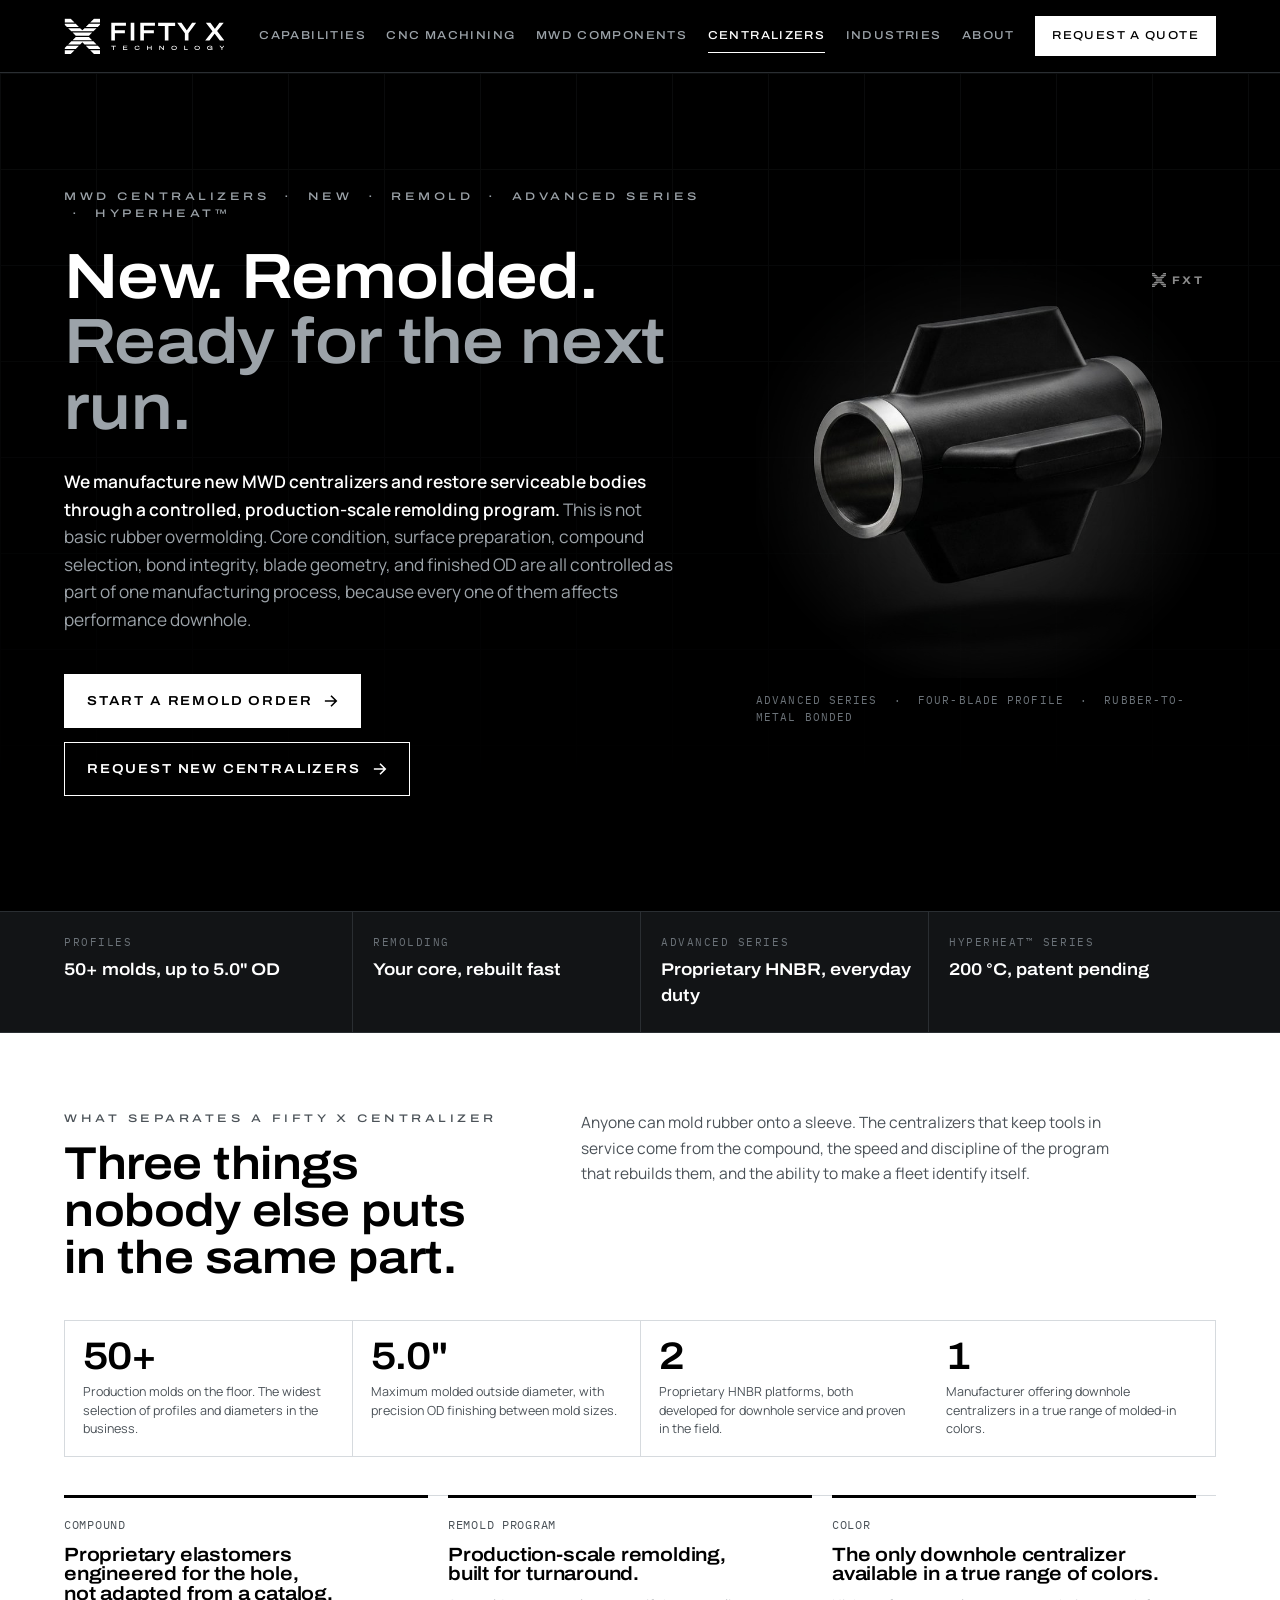
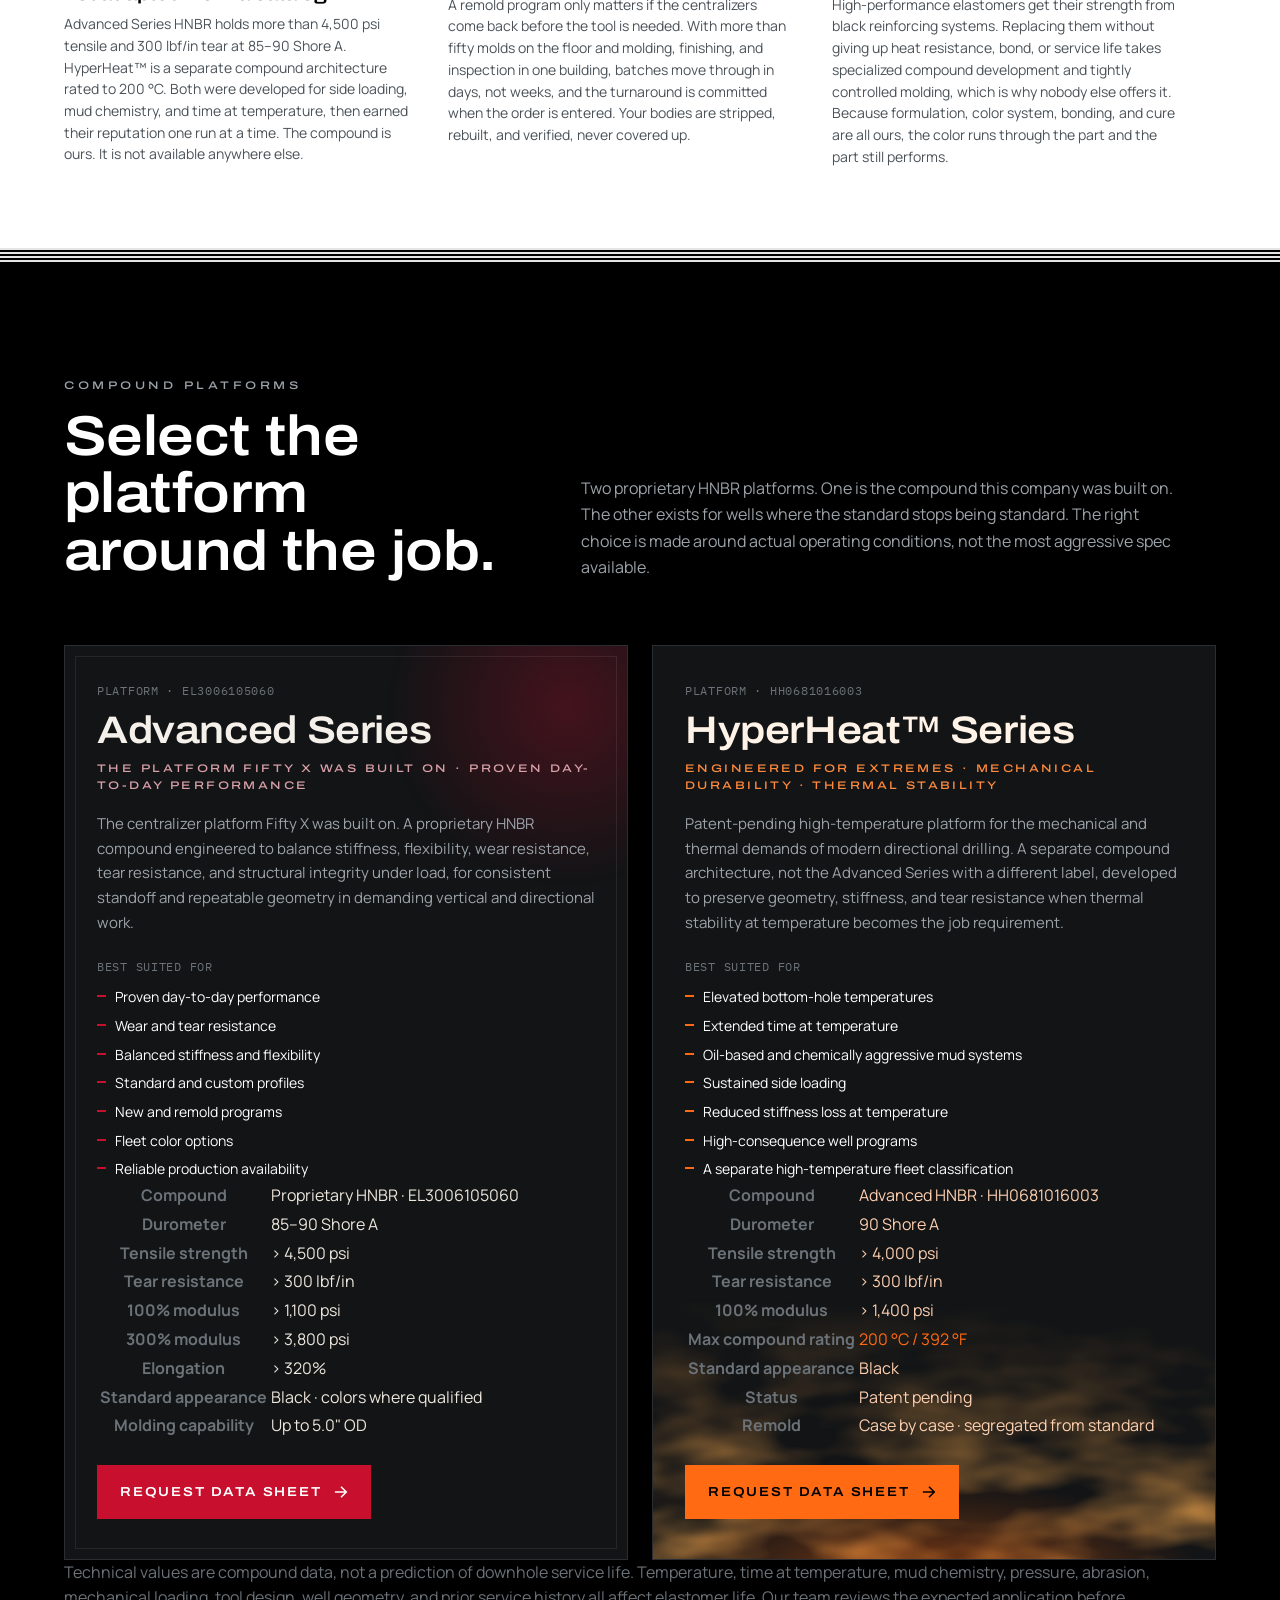
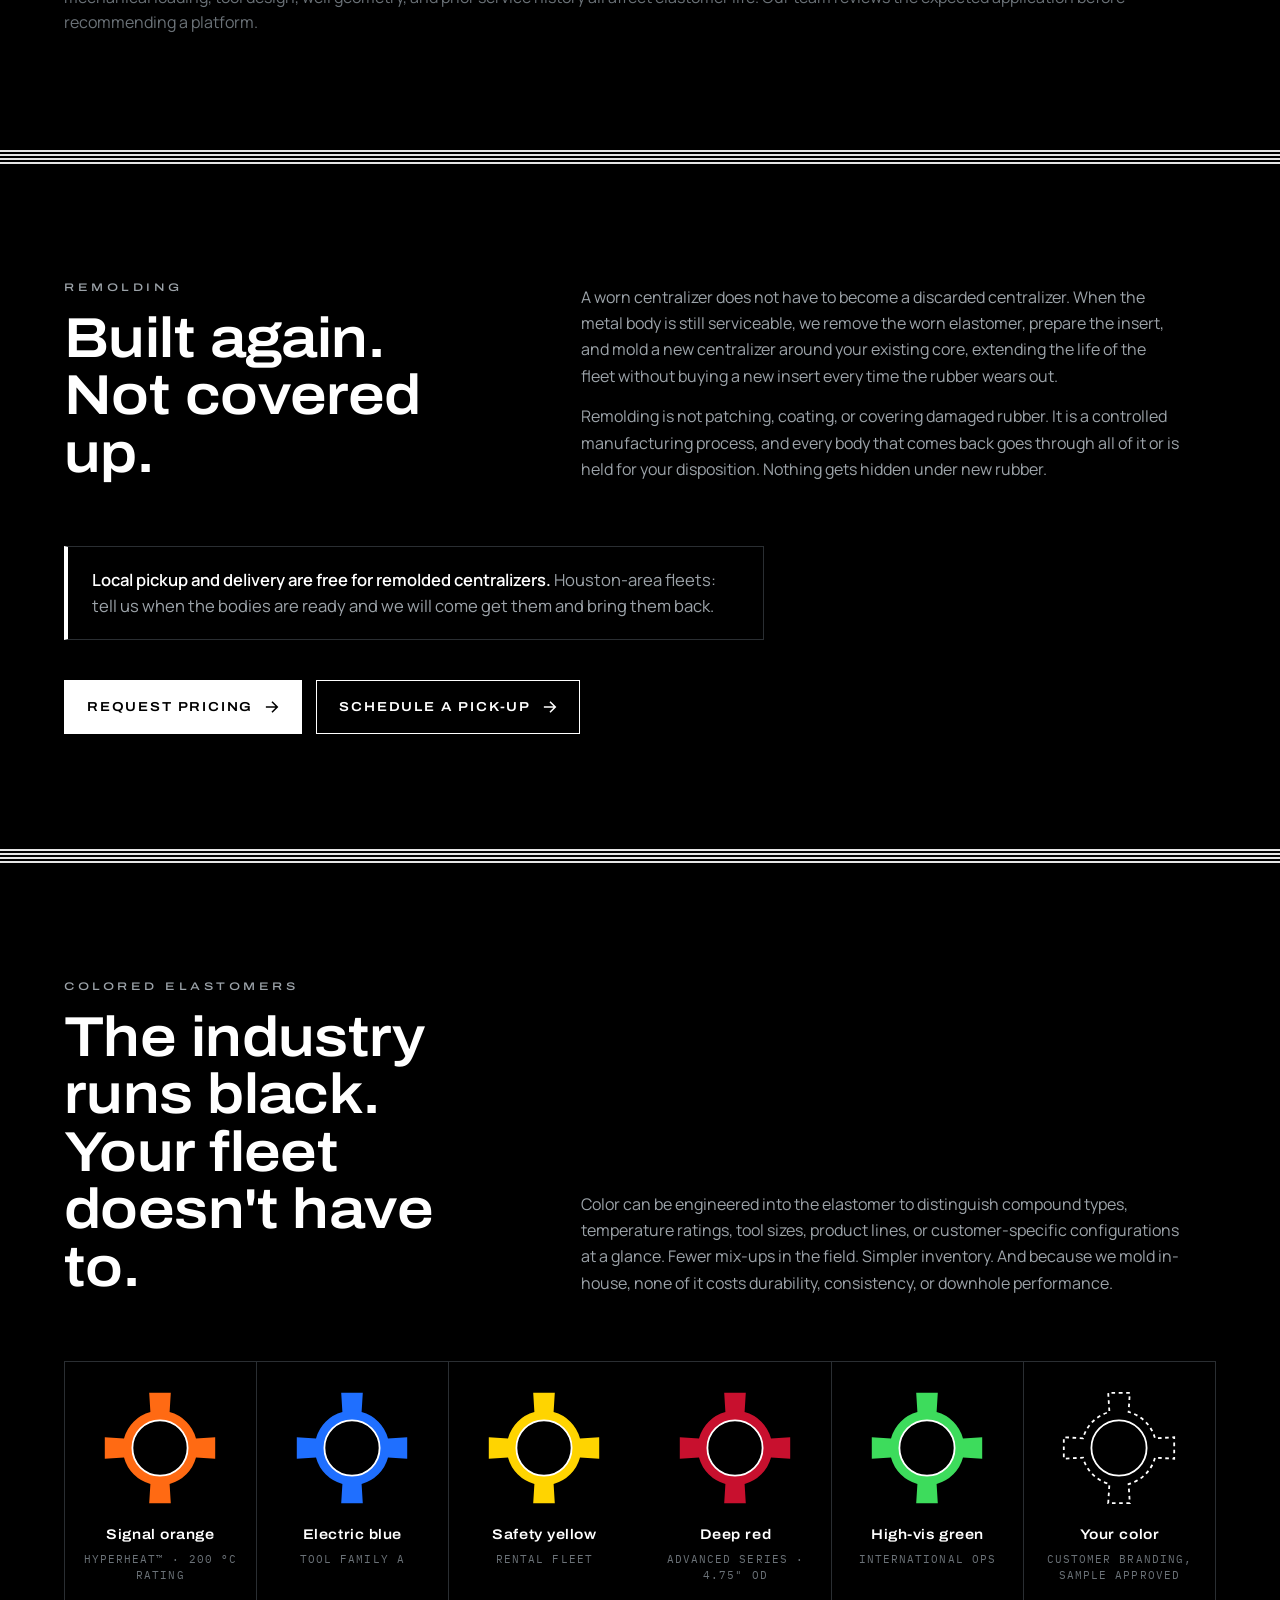
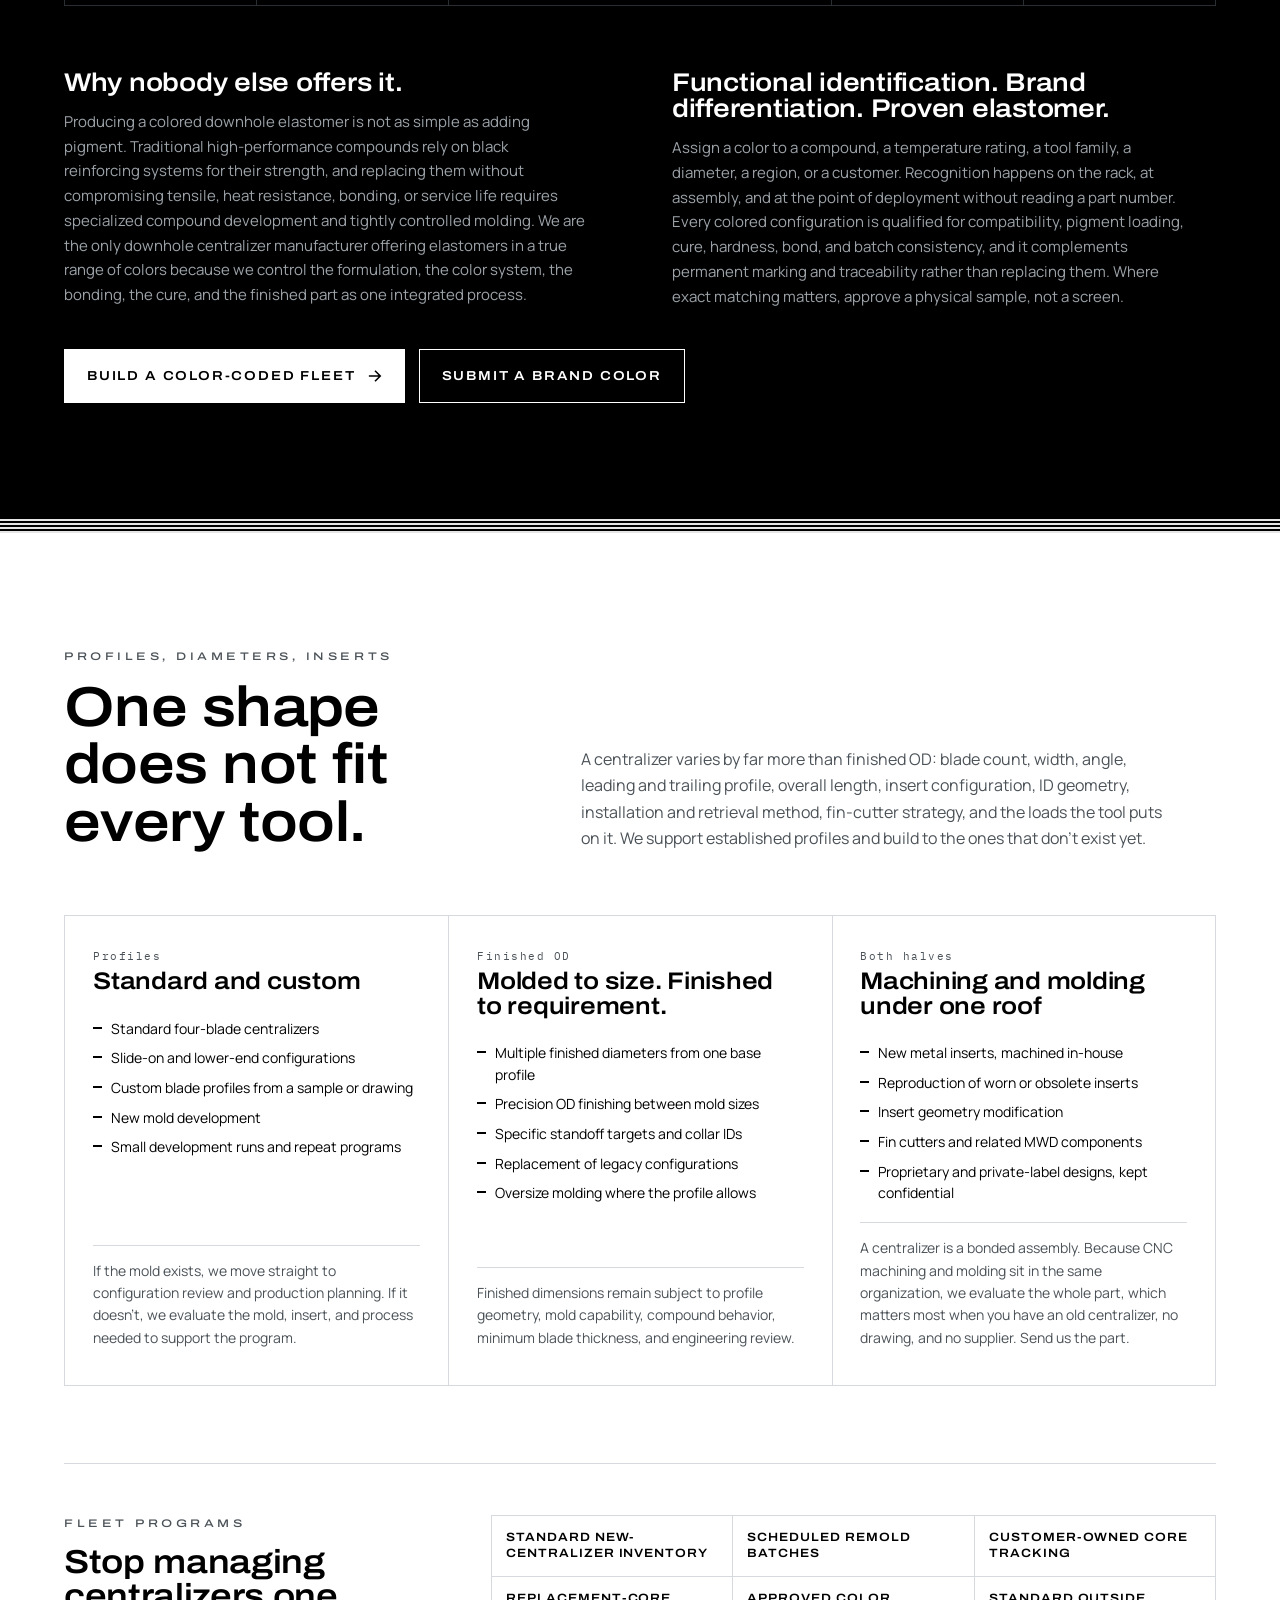
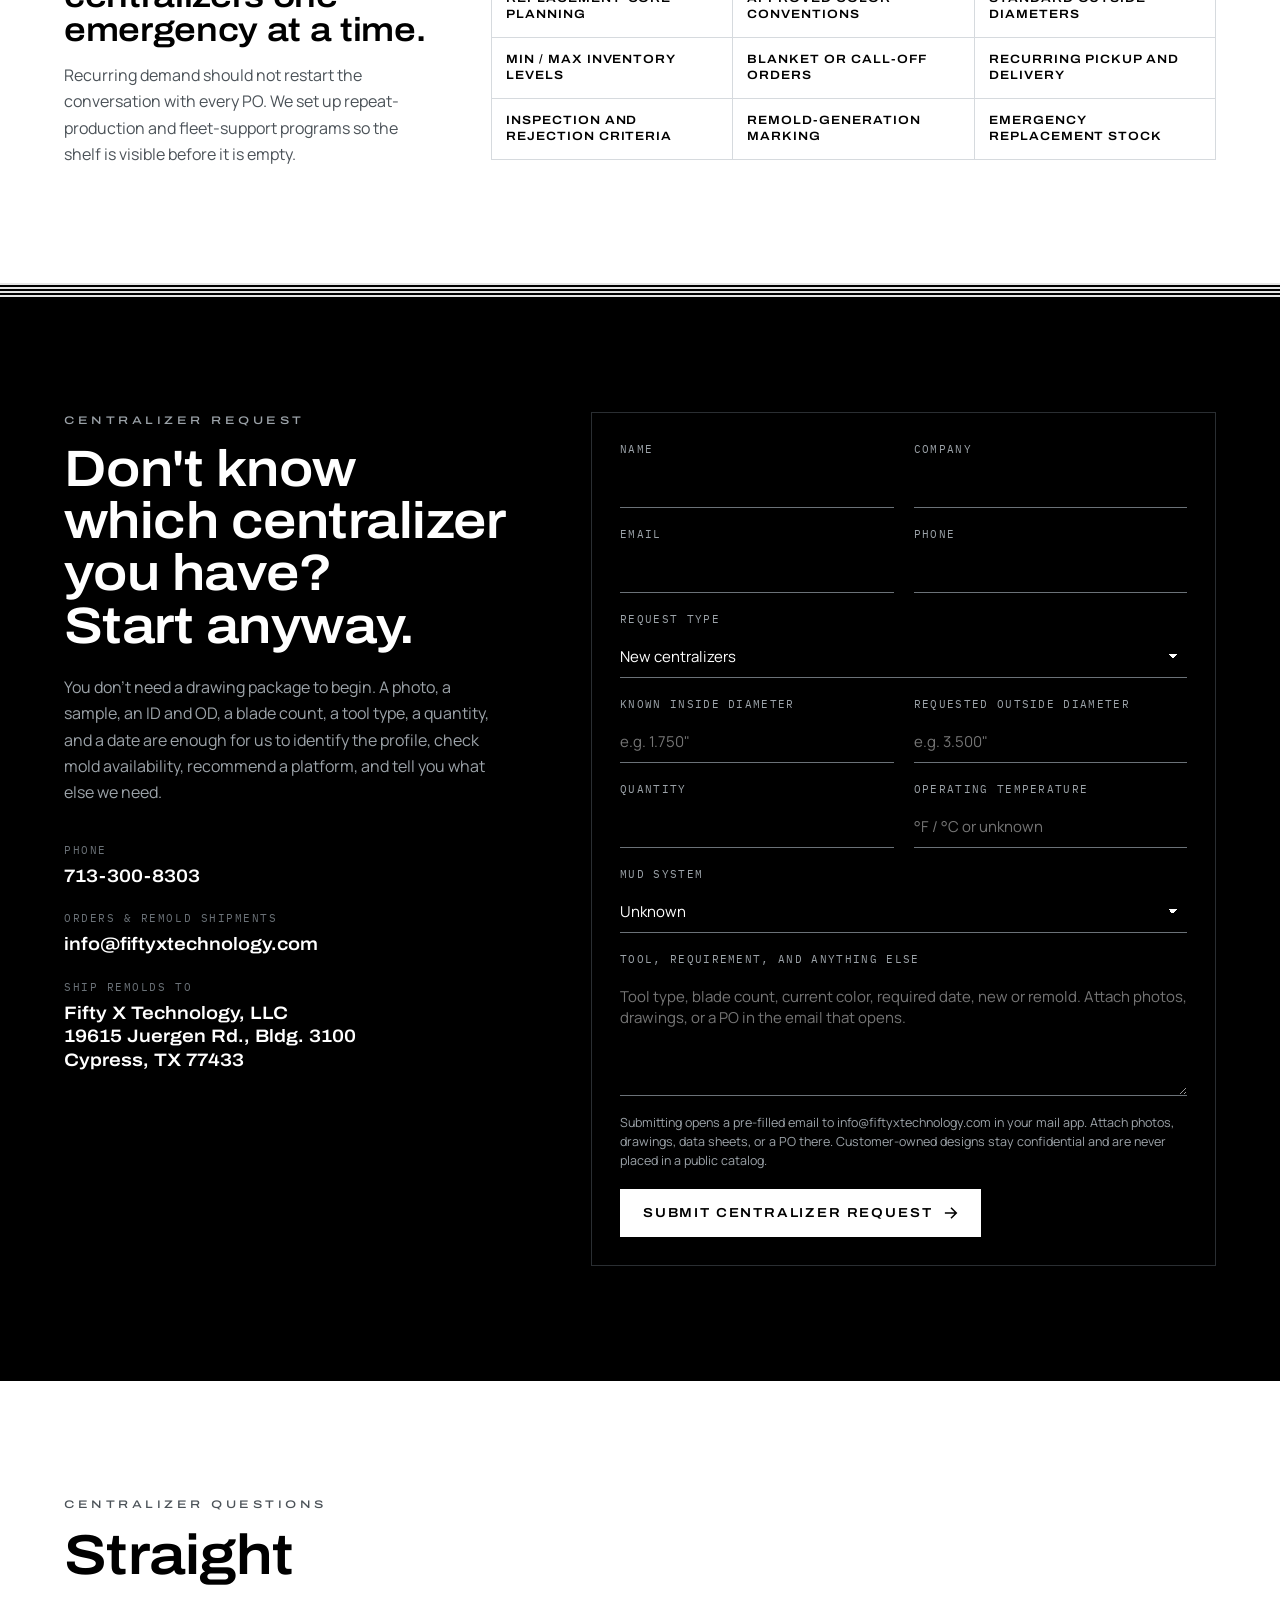
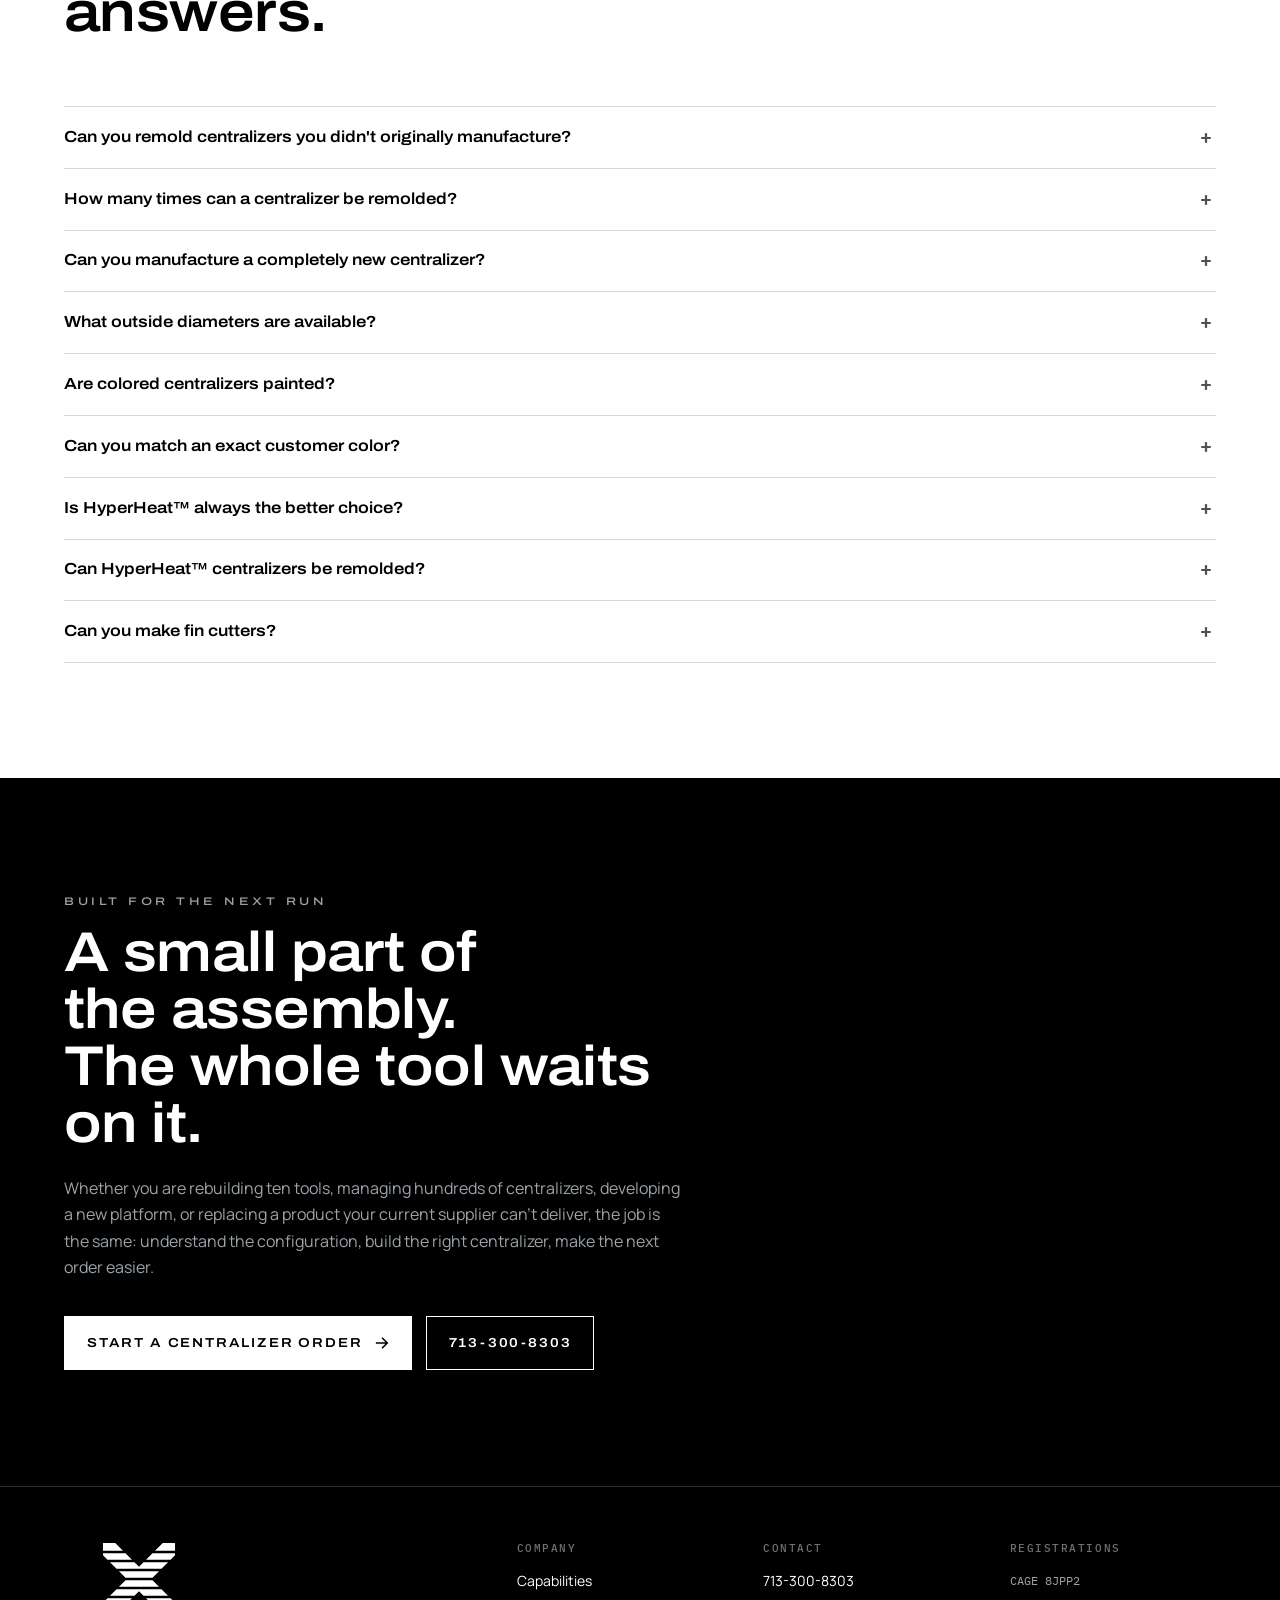
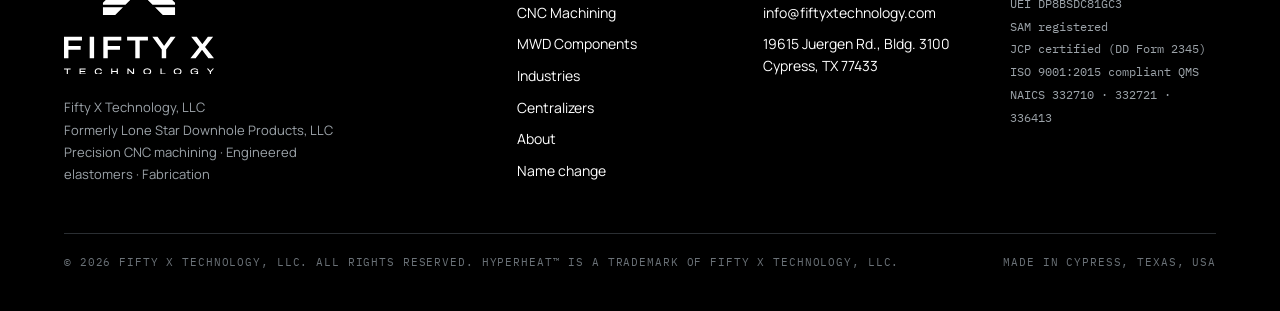
==== commit 2b707c28: "v3.5: remove chyron and industry tags, hiring roles, en dashes" ====
--- a/centralizers.html
+++ b/centralizers.html
@@ -10,13 +10,13 @@
 <meta name="geo.region" content="US-TX"><meta name="geo.placename" content="Cypress, Texas">
 <link rel="apple-touch-icon" href="apple-touch-icon.png">
 <meta property="og:type" content="website"><meta property="og:site_name" content="Fifty X Technology"><meta property="og:locale" content="en_US">
-<meta property="og:title" content="MWD Rubber Centralizers — New, Remolded &amp; Custom Colors | HNBR Advanced Series &amp; HyperHeat™ | Fifty X Technology"><meta property="og:description" content="Downhole MWD centralizers manufactured and remolded in Cypress, Texas on proprietary HNBR compounds (Advanced Series and HyperHeat™). 50+ molds, up to 5.0&quot; OD, custom profiles, and the only true range of molded-in colors. Free local pickup and delivery on remolds."><meta property="og:url" content="https://fiftyxtechnology.com/centralizers.html">
+<meta property="og:title" content="MWD Rubber Centralizers – New, Remolded &amp; Custom Colors | HNBR Advanced Series &amp; HyperHeat™ | Fifty X Technology"><meta property="og:description" content="Downhole MWD centralizers manufactured and remolded in Cypress, Texas on proprietary HNBR compounds (Advanced Series and HyperHeat™). 50+ molds, up to 5.0&quot; OD, custom profiles, and the only true range of molded-in colors. Free local pickup and delivery on remolds."><meta property="og:url" content="https://fiftyxtechnology.com/centralizers.html">
 <meta property="og:image" content="https://fiftyxtechnology.com/og-image.jpg"><meta property="og:image:width" content="1200"><meta property="og:image:height" content="630"><meta property="og:image:alt" content="The Fifty X Technology mark painted on the shop wall in Cypress, Texas">
-<meta name="twitter:card" content="summary_large_image"><meta name="twitter:title" content="MWD Rubber Centralizers — New, Remolded &amp; Custom Colors | HNBR Advanced Series &amp; HyperHeat™ | Fifty X Technology"><meta name="twitter:description" content="Downhole MWD centralizers manufactured and remolded in Cypress, Texas on proprietary HNBR compounds (Advanced Series and HyperHeat™). 50+ molds, up to 5.0&quot; OD, custom profiles, and the only true range of molded-in colors. Free local pickup and delivery on remolds."><meta name="twitter:image" content="https://fiftyxtechnology.com/og-image.jpg">
-<link rel="stylesheet" href="fx.css?v=31">
+<meta name="twitter:card" content="summary_large_image"><meta name="twitter:title" content="MWD Rubber Centralizers – New, Remolded &amp; Custom Colors | HNBR Advanced Series &amp; HyperHeat™ | Fifty X Technology"><meta name="twitter:description" content="Downhole MWD centralizers manufactured and remolded in Cypress, Texas on proprietary HNBR compounds (Advanced Series and HyperHeat™). 50+ molds, up to 5.0&quot; OD, custom profiles, and the only true range of molded-in colors. Free local pickup and delivery on remolds."><meta name="twitter:image" content="https://fiftyxtechnology.com/og-image.jpg">
+<link rel="stylesheet" href="fx.css?v=32">
 <script type="application/ld+json">{"@context": "https://schema.org", "@graph": [{"@type": "Organization", "@id": "https://fiftyxtechnology.com/#org", "name": "Fifty X Technology, LLC", "alternateName": ["Fifty X Technology", "Lone Star Downhole Products, LLC", "LSDP"], "url": "https://fiftyxtechnology.com/", "logo": "https://fiftyxtechnology.com/icon-512.png", "image": "https://fiftyxtechnology.com/og-image.jpg", "email": "info@fiftyxtechnology.com", "telephone": "+1-713-300-8303", "foundingDate": "2017", "address": {"@type": "PostalAddress", "streetAddress": "19615 Juergen Rd., Bldg. 3100", "addressLocality": "Cypress", "addressRegion": "TX", "postalCode": "77433", "addressCountry": "US"}, "contactPoint": [{"@type": "ContactPoint", "telephone": "+1-713-300-8303", "email": "info@fiftyxtechnology.com", "contactType": "sales", "areaServed": "US", "availableLanguage": "English"}], "identifier": [{"@type": "PropertyValue", "propertyID": "CAGE", "value": "8JPP2"}, {"@type": "PropertyValue", "propertyID": "UEI", "value": "DP8BSDC81GC3"}, {"@type": "PropertyValue", "propertyID": "NAICS", "value": "332710"}], "knowsAbout": ["Precision CNC machining", "Multi-axis turning and milling", "MWD components", "Directional drilling tool components", "Rubber centralizers", "HNBR elastomers", "Rubber-to-metal bonding", "Beryllium copper machining", "Nitronic 50 machining", "Pressure housings", "Muleshoes", "Robotic machine tending"]}, {"@type": "BreadcrumbList", "itemListElement": [{"@type": "ListItem", "position": 1, "name": "Home", "item": "https://fiftyxtechnology.com/"}, {"@type": "ListItem", "position": 2, "name": "Centralizers", "item": "https://fiftyxtechnology.com/centralizers.html"}]}, {"@type": "Product", "@id": "https://fiftyxtechnology.com/centralizers.html#product", "name": "MWD Rubber Centralizers", "brand": {"@type": "Brand", "name": "Fifty X Technology"}, "manufacturer": {"@id": "https://fiftyxtechnology.com/#org"}, "url": "https://fiftyxtechnology.com/centralizers.html", "image": "https://fiftyxtechnology.com/og-image.jpg", "description": "Downhole MWD centralizers, new and remolded, molded on proprietary HNBR compounds (Advanced Series and HyperHeat™) in more than fifty profiles, up to 5.0 inch OD, with molded-in color options.", "category": "Downhole tool components", "additionalProperty": [{"@type": "PropertyValue", "name": "Elastomer", "value": "Proprietary HNBR"}, {"@type": "PropertyValue", "name": "Maximum molded OD", "value": "5.0 in"}, {"@type": "PropertyValue", "name": "Production molds", "value": "50+"}], "offers": {"@type": "Offer", "availability": "https://schema.org/InStock", "priceCurrency": "USD", "url": "https://fiftyxtechnology.com/centralizers.html#request", "seller": {"@id": "https://fiftyxtechnology.com/#org"}}}, {"@type": "Service", "@id": "https://fiftyxtechnology.com/centralizers.html#service", "name": "Centralizer Remolding", "description": "Remolding of customer-owned MWD centralizer bodies on Advanced Series or HyperHeat™ HNBR, with free local pickup and delivery in the Houston area.", "url": "https://fiftyxtechnology.com/centralizers.html", "provider": {"@id": "https://fiftyxtechnology.com/#org"}, "areaServed": {"@type": "Country", "name": "United States"}, "serviceType": ["Centralizer remolding", "Rubber-to-metal bonding", "Compression molding"]}, {"@type": "FAQPage", "mainEntity": [{"@type": "Question", "name": "Can you remold centralizers you didn't originally manufacture?", "acceptedAnswer": {"@type": "Answer", "text": "Often, yes. Customer-owned bodies are evaluated for profile compatibility, insert condition, mold availability, dimensional requirements, and bond preparation. Acceptance is confirmed after review."}}, {"@type": "Question", "name": "How many times can a centralizer be remolded?", "acceptedAnswer": {"@type": "Answer", "text": "There is no responsible universal answer. Eligibility depends on the condition of the metal insert, not the number of prior cycles: overall length, shoulder condition, bonding geometry, corrosion, erosion, deformation, and prior damage all count."}}, {"@type": "Question", "name": "Can you manufacture a completely new centralizer?", "acceptedAnswer": {"@type": "Answer", "text": "Yes. From a drawing, a 3D model, a sample, a customer-owned insert, or basic dimensions. We evaluate the insert, profile, mold requirements, elastomer selection, and repeat-production plan."}}, {"@type": "Question", "name": "What outside diameters are available?", "acceptedAnswer": {"@type": "Answer", "text": "Multiple standard and customer-specific diameters, with molding capability up to 5.0\" OD. Availability depends on profile, existing mold inventory, insert geometry, and material system."}}, {"@type": "Question", "name": "Are colored centralizers painted?", "acceptedAnswer": {"@type": "Answer", "text": "No. Color is pigmented into the elastomer and molded through the rubber. It is not a surface coating."}}, {"@type": "Question", "name": "Can you match an exact customer color?", "acceptedAnswer": {"@type": "Answer", "text": "We can evaluate brand colors. Final approval may require a physical sample, a minimum batch, and compound testing. Screen colors are not a production standard."}}, {"@type": "Question", "name": "Is HyperHeat™ always the better choice?", "acceptedAnswer": {"@type": "Answer", "text": "No. HyperHeat™ is for applications that need a higher-temperature platform. The Advanced Series remains the correct, more practical choice for most standard drilling programs."}}, {"@type": "Question", "name": "Can HyperHeat™ centralizers be remolded?", "acceptedAnswer": {"@type": "Answer", "text": "Case by case, depending on insert condition, profile, material identification, and requirement. HyperHeat™ remolding is kept segregated from standard-compound remolding and must be specified at order entry."}}, {"@type": "Question", "name": "Can you make fin cutters?", "acceptedAnswer": {"@type": "Answer", "text": "Yes. Our machining division supports fin cutters and related MWD components based on connection, required retrieval diameter, and your configuration."}}]}]}</script>
 
-<title>MWD Rubber Centralizers — New, Remolded &amp; Custom Colors | HNBR Advanced Series &amp; HyperHeat™ | Fifty X Technology</title>
+<title>MWD Rubber Centralizers – New, Remolded &amp; Custom Colors | HNBR Advanced Series &amp; HyperHeat™ | Fifty X Technology</title>
 <meta name="description" content="Downhole MWD centralizers manufactured and remolded in Cypress, Texas on proprietary HNBR compounds (Advanced Series and HyperHeat™). 50+ molds, up to 5.0&quot; OD, custom profiles, and the only true range of molded-in colors. Free local pickup and delivery on remolds.">
 <link rel="preconnect" href="https://fonts.googleapis.com">
 <link rel="preconnect" href="https://fonts.gstatic.com" crossorigin>
@@ -475,11 +475,10 @@
   <symbol id="cx-ring" viewBox="0 0 100 100"><path class="ring" fill="currentColor" d="M50 4 L59 4 L58 20 A31 31 0 0 1 80 42 L96 41 L96 50 L96 59 L80 58 A31 31 0 0 1 58 80 L59 96 L50 96 L41 96 L42 80 A31 31 0 0 1 20 58 L4 59 L4 50 L4 41 L20 42 A31 31 0 0 1 42 20 L41 4 Z"/><circle cx="50" cy="50" r="23" fill="#000000"/><circle cx="50" cy="50" r="23" fill="none" stroke="#FFFFFF" stroke-width="1.5"/></symbol></defs>
 </svg>
 
-<div class="strip" role="region" aria-label="Name change notice"><div class="strip-track"><a href="index.html#name-change"><b>Lone Star Downhole Products is now Fifty X Technology.</b> Same team. Same campus. Same tolerances. <u>What changed, and what didn't</u></a><a href="index.html#name-change" aria-hidden="true" tabindex="-1"><b>Lone Star Downhole Products is now Fifty X Technology.</b> Same team. Same campus. Same tolerances. <u>What changed, and what didn't</u></a><a href="index.html#name-change" aria-hidden="true" tabindex="-1"><b>Lone Star Downhole Products is now Fifty X Technology.</b> Same team. Same campus. Same tolerances. <u>What changed, and what didn't</u></a><a href="index.html#name-change" aria-hidden="true" tabindex="-1"><b>Lone Star Downhole Products is now Fifty X Technology.</b> Same team. Same campus. Same tolerances. <u>What changed, and what didn't</u></a></div></div>
 
 <header class="nav">
   <div class="wrap">
-    <a class="brand" href="index.html" aria-label="Fifty X Technology — home"><svg fill="#FFFFFF" viewBox="-1 -1 454.5 102" preserveAspectRatio="xMinYMid meet"><use href="#lockup-h"/></svg></a>
+    <a class="brand" href="index.html" aria-label="Fifty X Technology – home"><svg fill="#FFFFFF" viewBox="-1 -1 454.5 102" preserveAspectRatio="xMinYMid meet"><use href="#lockup-h"/></svg></a>
     <button class="menu-btn" id="menu-btn" aria-expanded="false" aria-controls="links">Menu</button>
     <nav class="links" id="links" aria-label="Primary">
       <a href="index.html#capabilities">Capabilities</a>
@@ -891,13 +890,13 @@
     if(!name||!email){st.textContent='Name and email are required.';return;}
     var type=g('c-type');
     var body='Name: '+name+'\nCompany: '+g('c-company')+'\nEmail: '+email+'\nPhone: '+g('c-phone')+'\nRequest type: '+type+'\nKnown ID: '+g('c-id')+'\nRequested OD: '+g('c-od')+'\nQuantity: '+g('c-qty')+'\nOperating temperature: '+g('c-temp')+'\nMud system: '+g('c-mud')+'\n\n'+g('c-msg')+'\n';
-    var subj='[Centralizers — '+type+'] '+(g('c-company')||name);
+    var subj='[Centralizers – '+type+'] '+(g('c-company')||name);
     window.location.href='mailto:info@fiftyxtechnology.com?subject='+encodeURIComponent(subj)+'&body='+encodeURIComponent(body);
     st.textContent='Opening your email app…';
   });
 })();
 </script>
 
-<script src="fx.js?v=31" defer></script>
+<script src="fx.js?v=32" defer></script>
 </body>
 </html>
--- a/fx.css
+++ b/fx.css
@@ -89,3 +89,5 @@
 .fx-img:hover .fx-wm{opacity:.9}
 .wallshot .fx-wm{display:none}
 .hero-photo .fx-wm{bottom:auto;top:14px}
+.mosaic>figure:first-child .fx-img,.trio figure:first-child .fx-img{flex:1;min-height:0}
+.mosaic>figure:first-child .fx-img img,.trio figure:first-child .fx-img img{height:100%;width:100%;object-fit:cover}
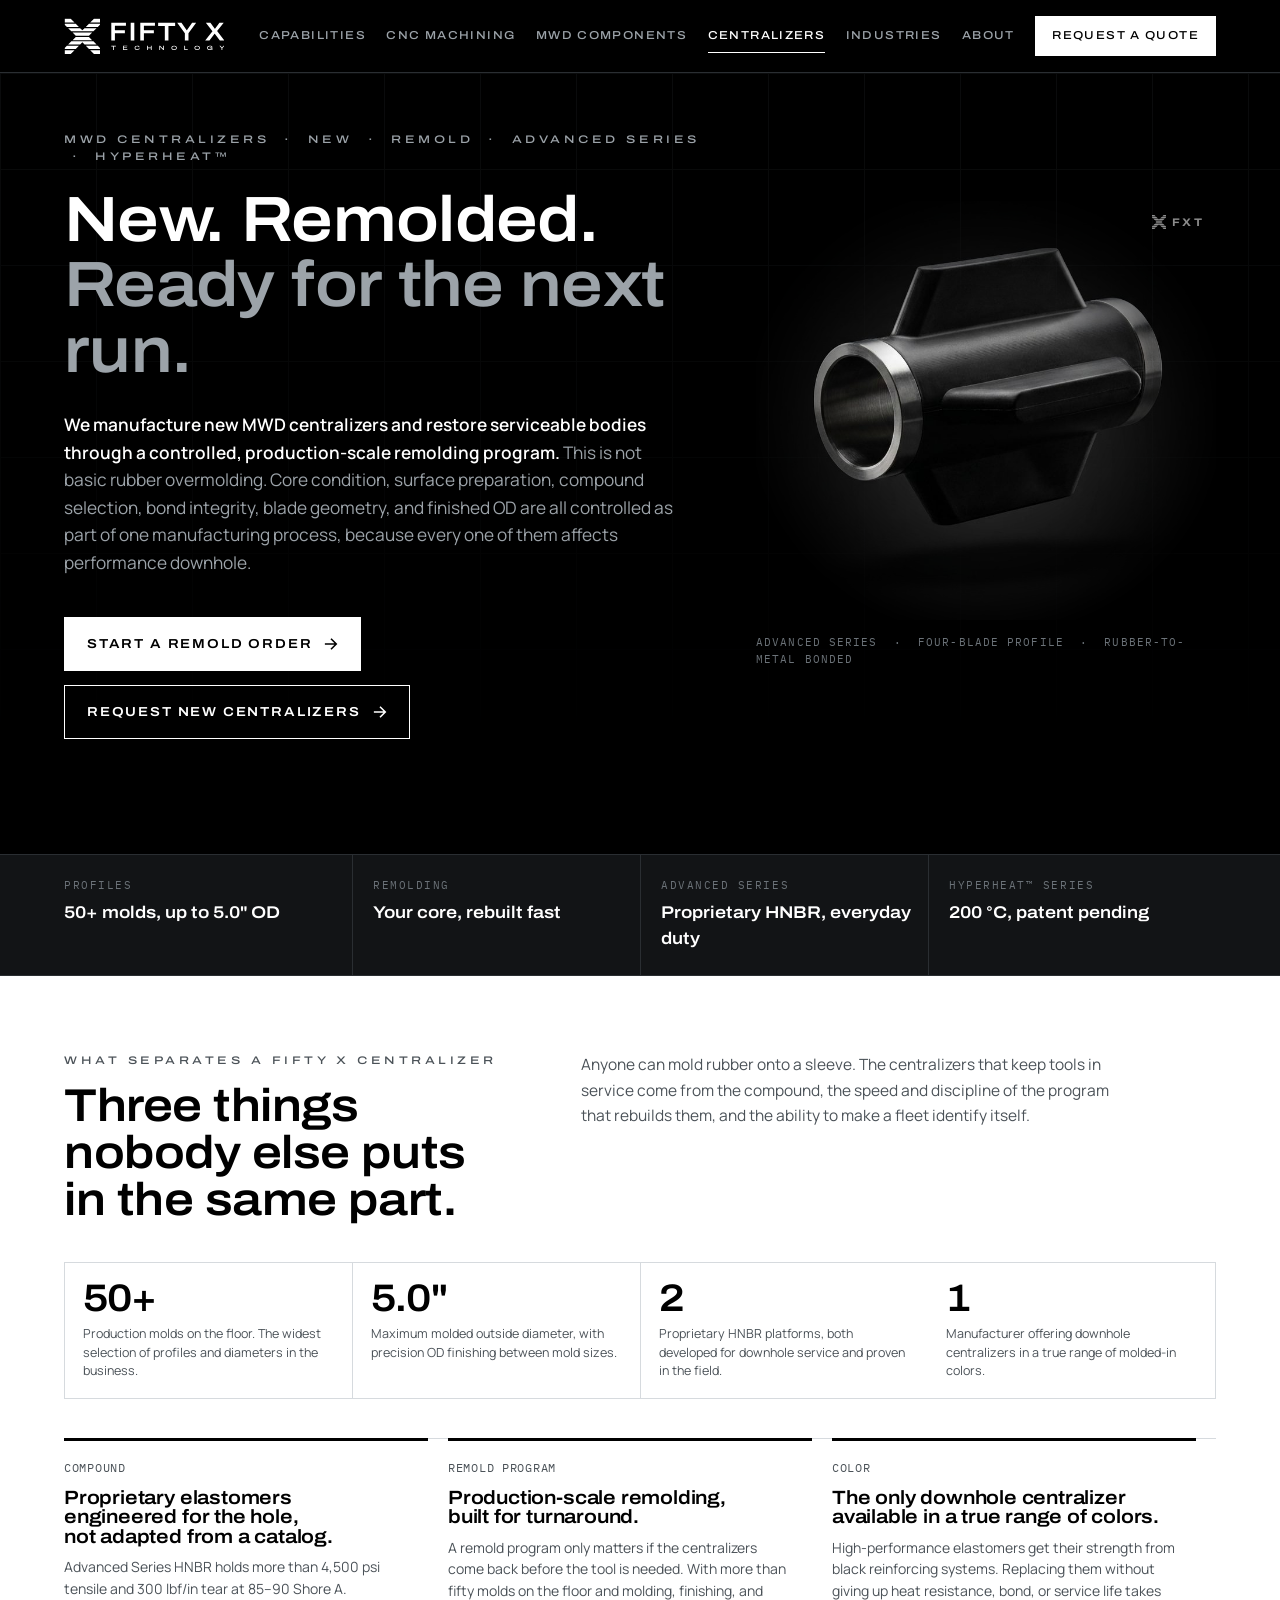
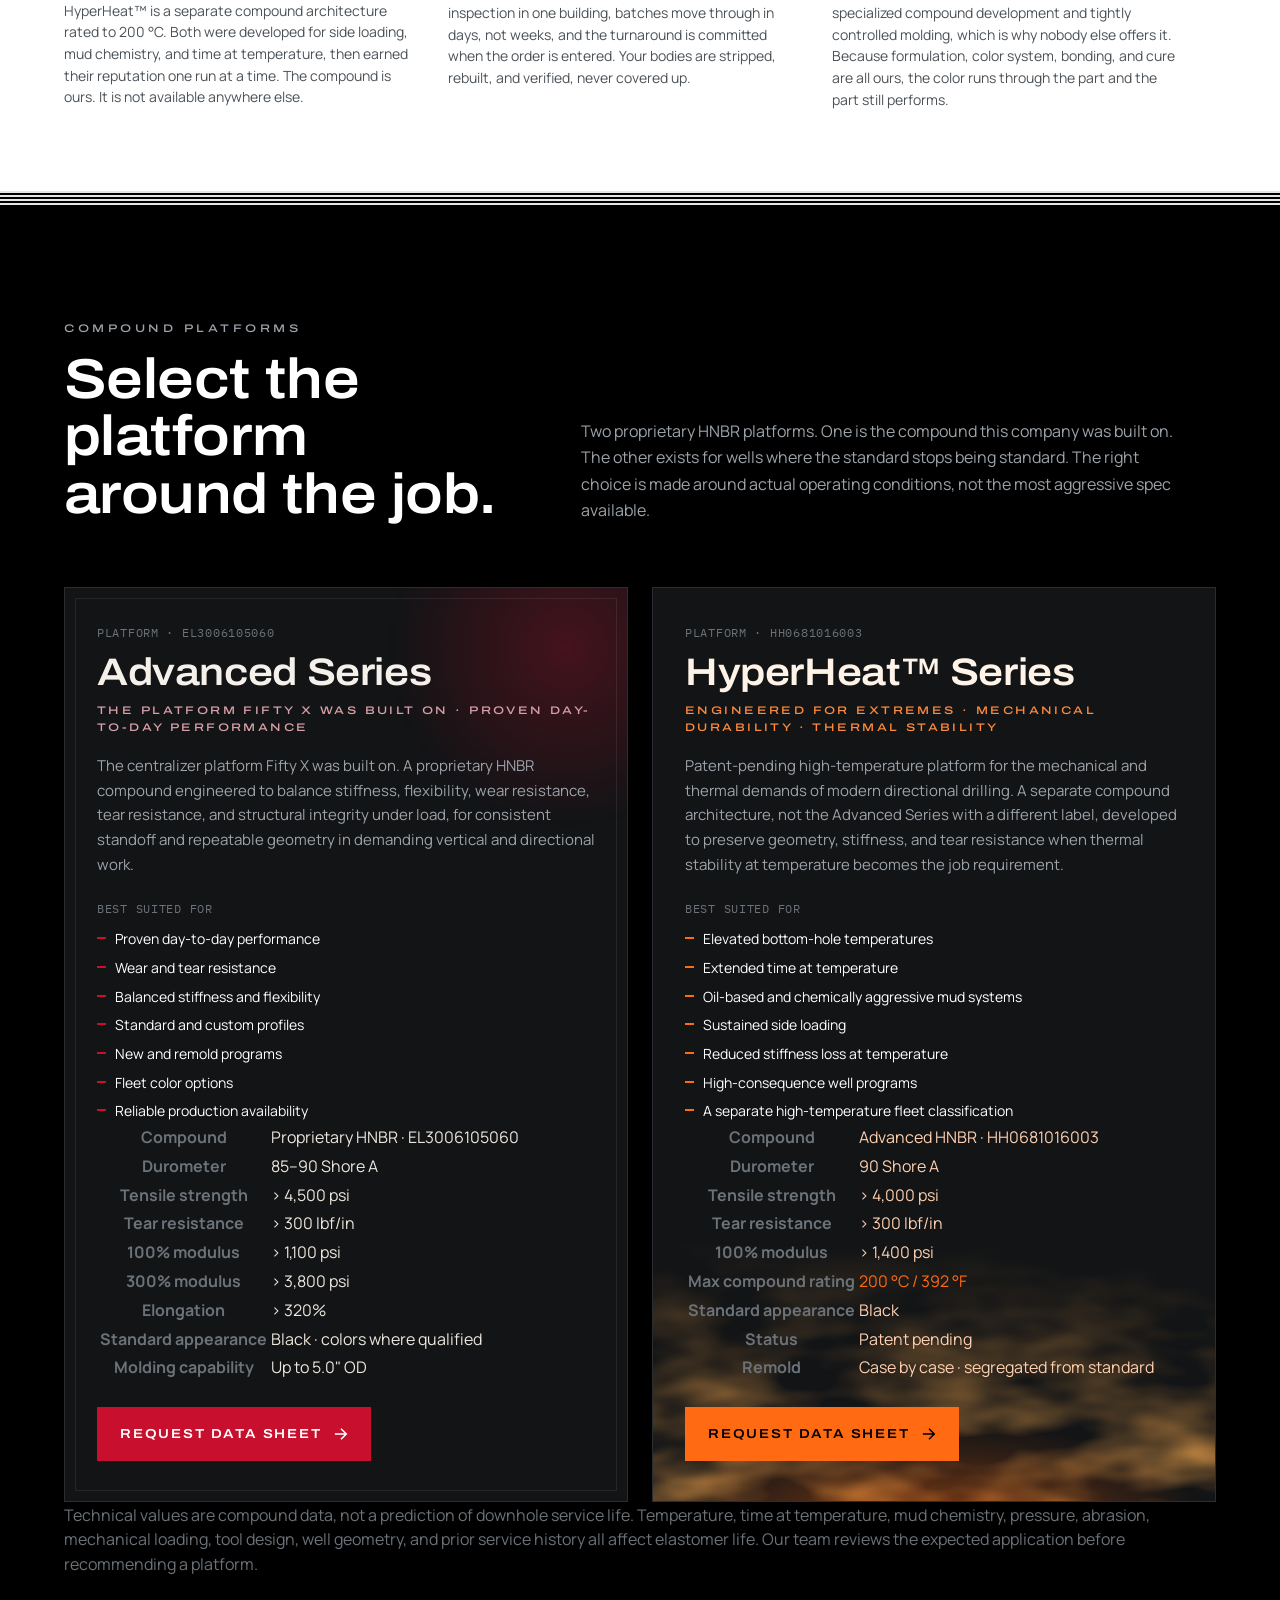
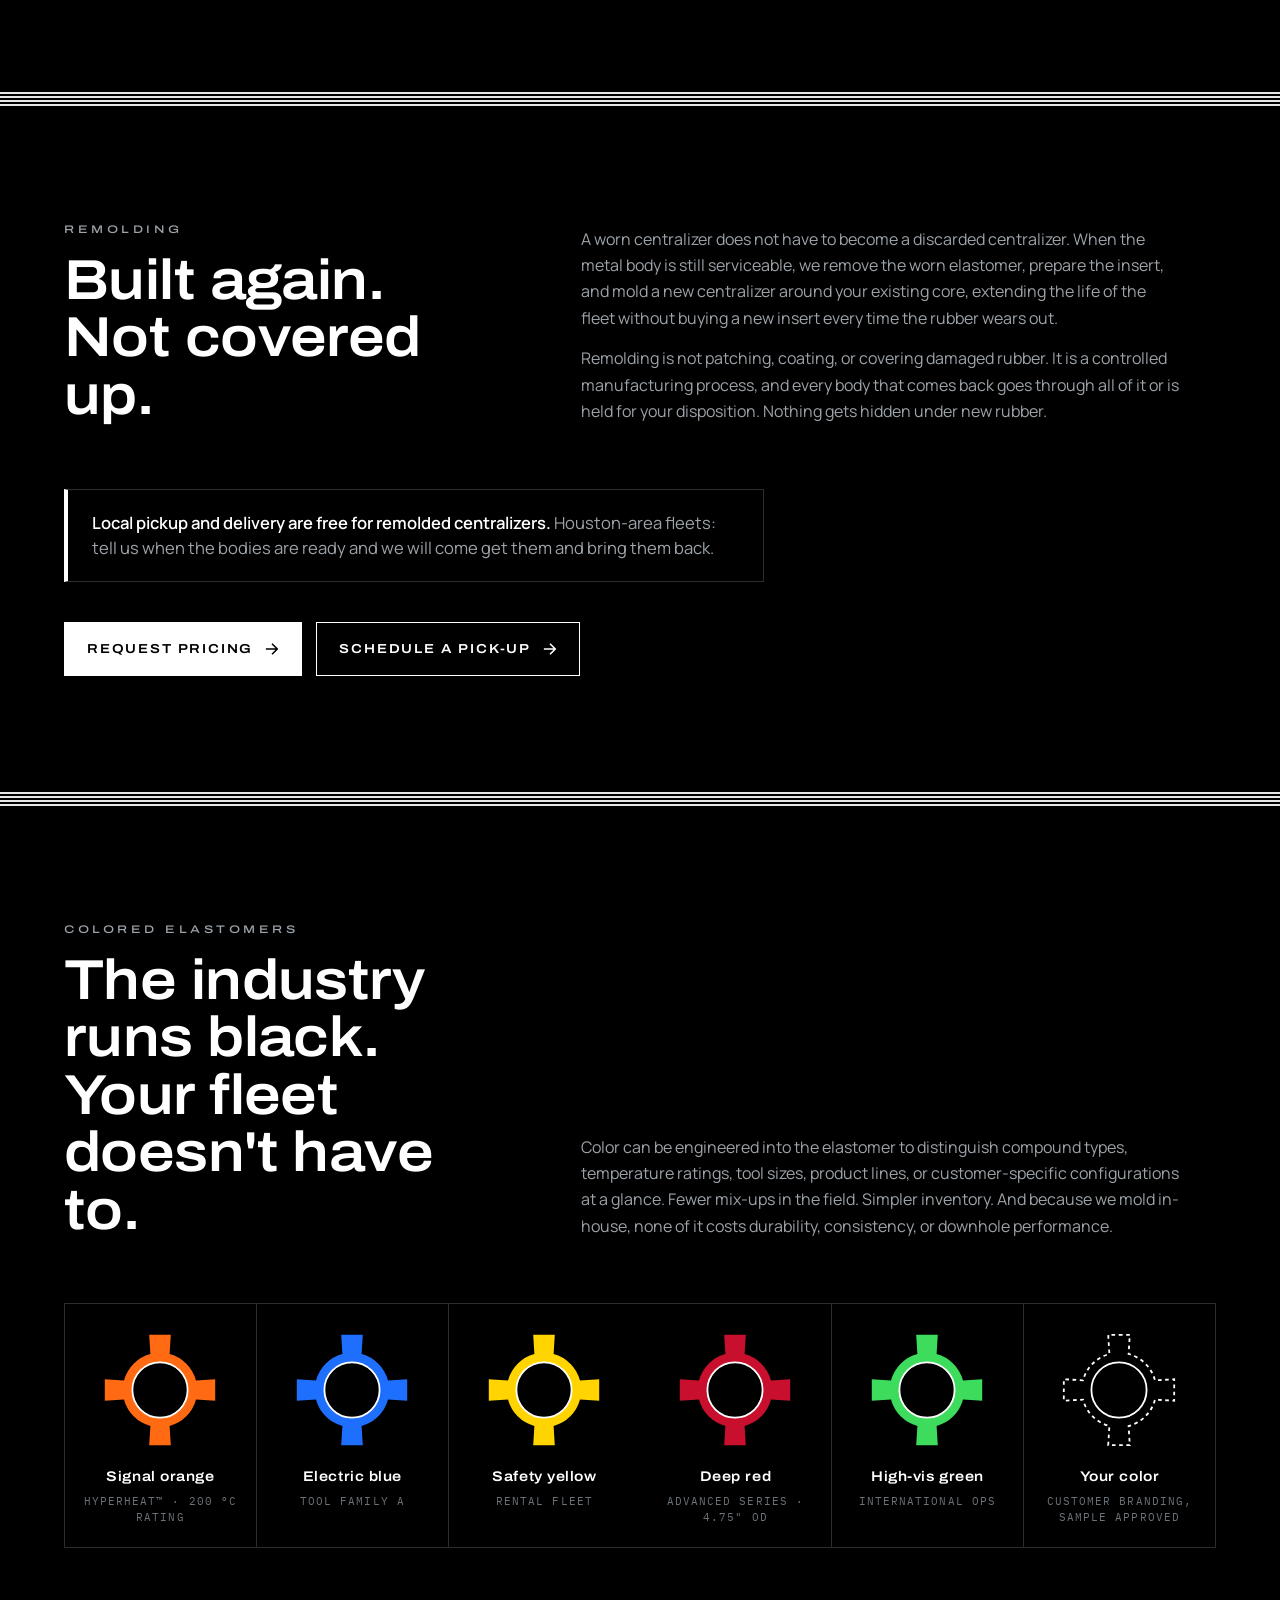
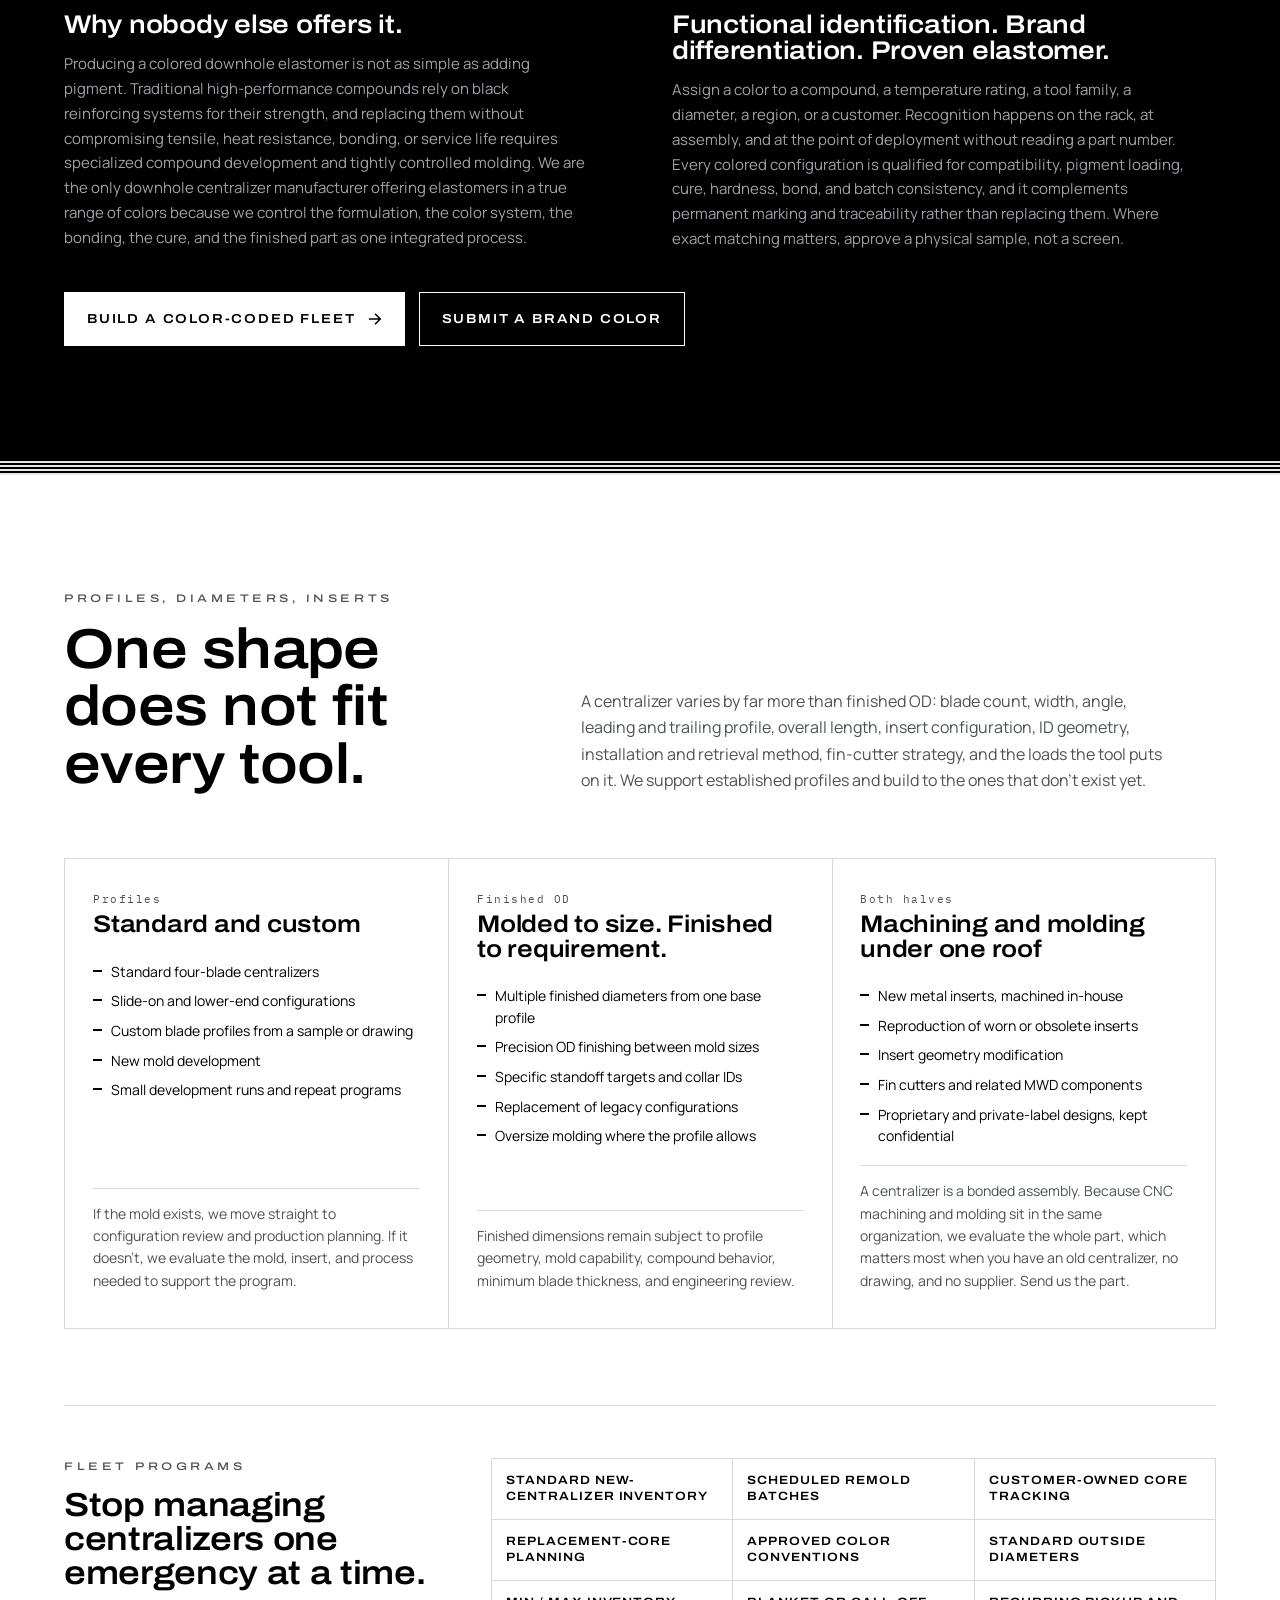
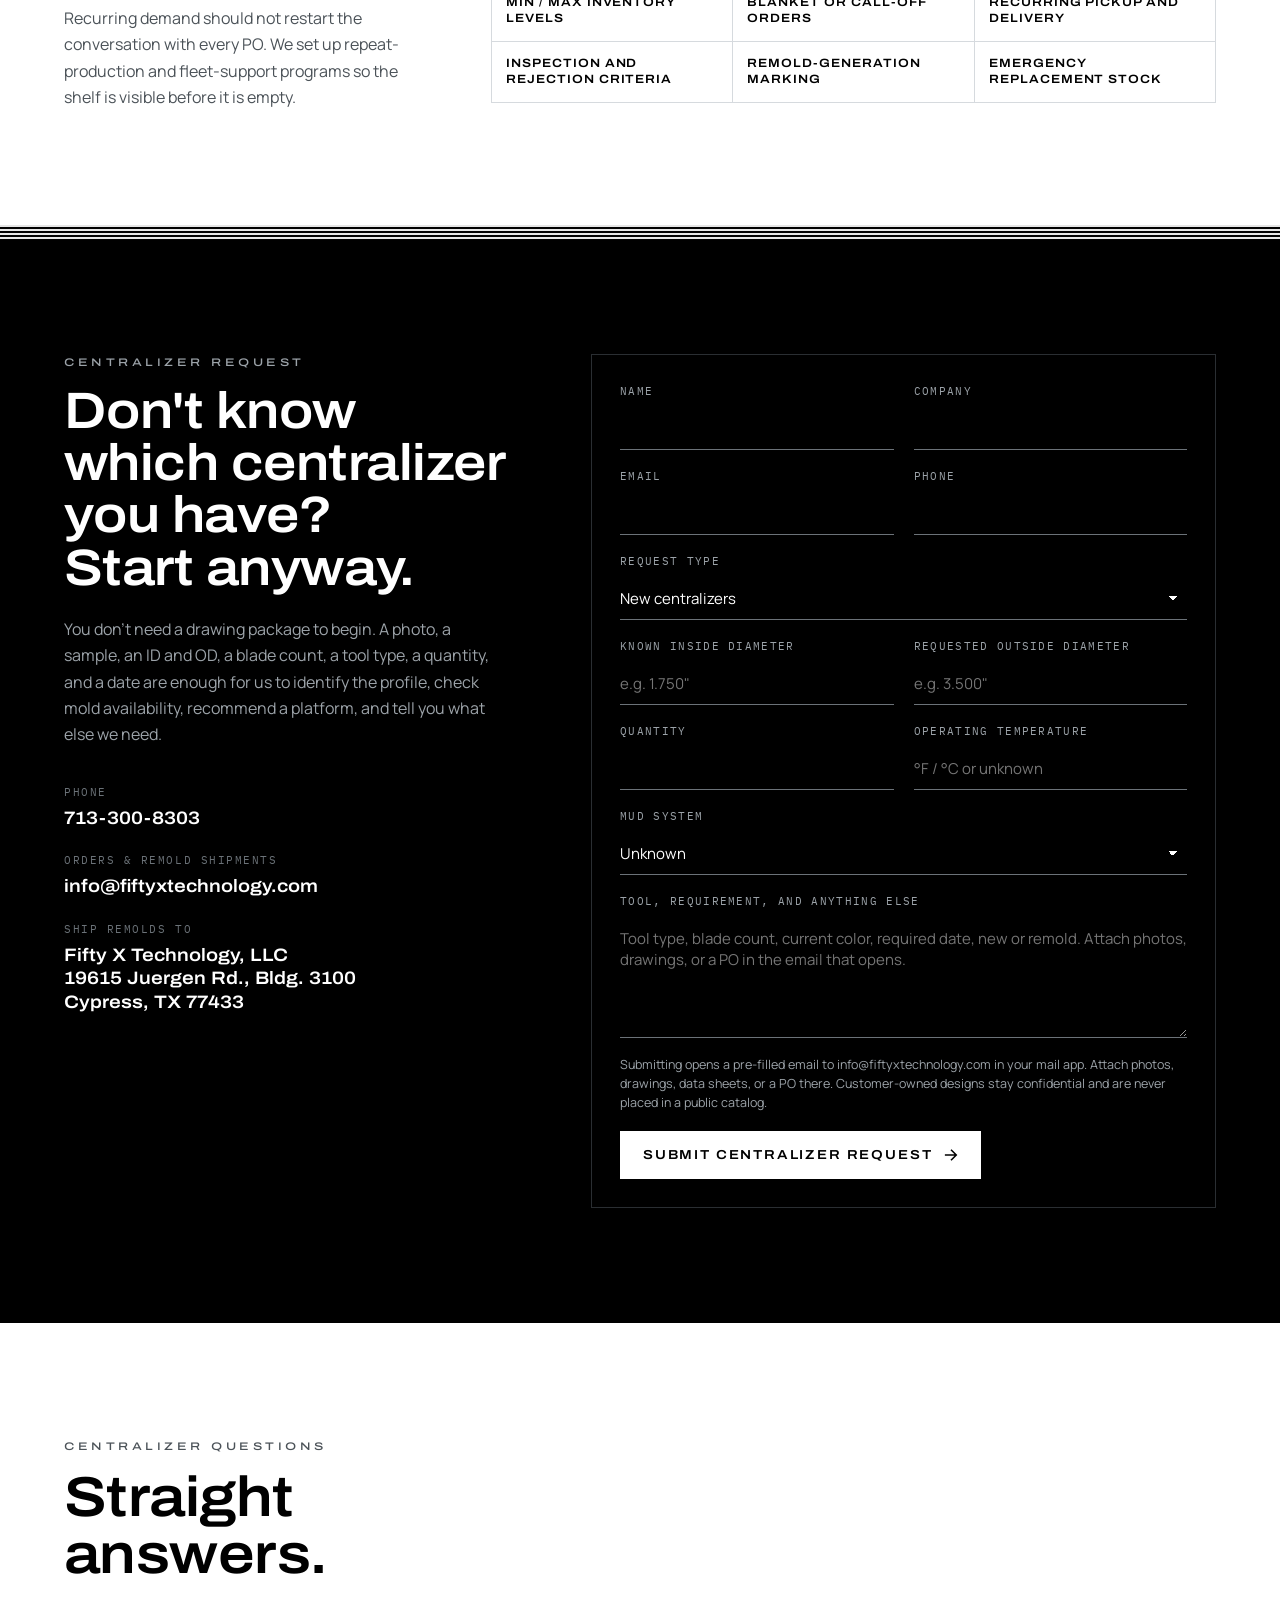
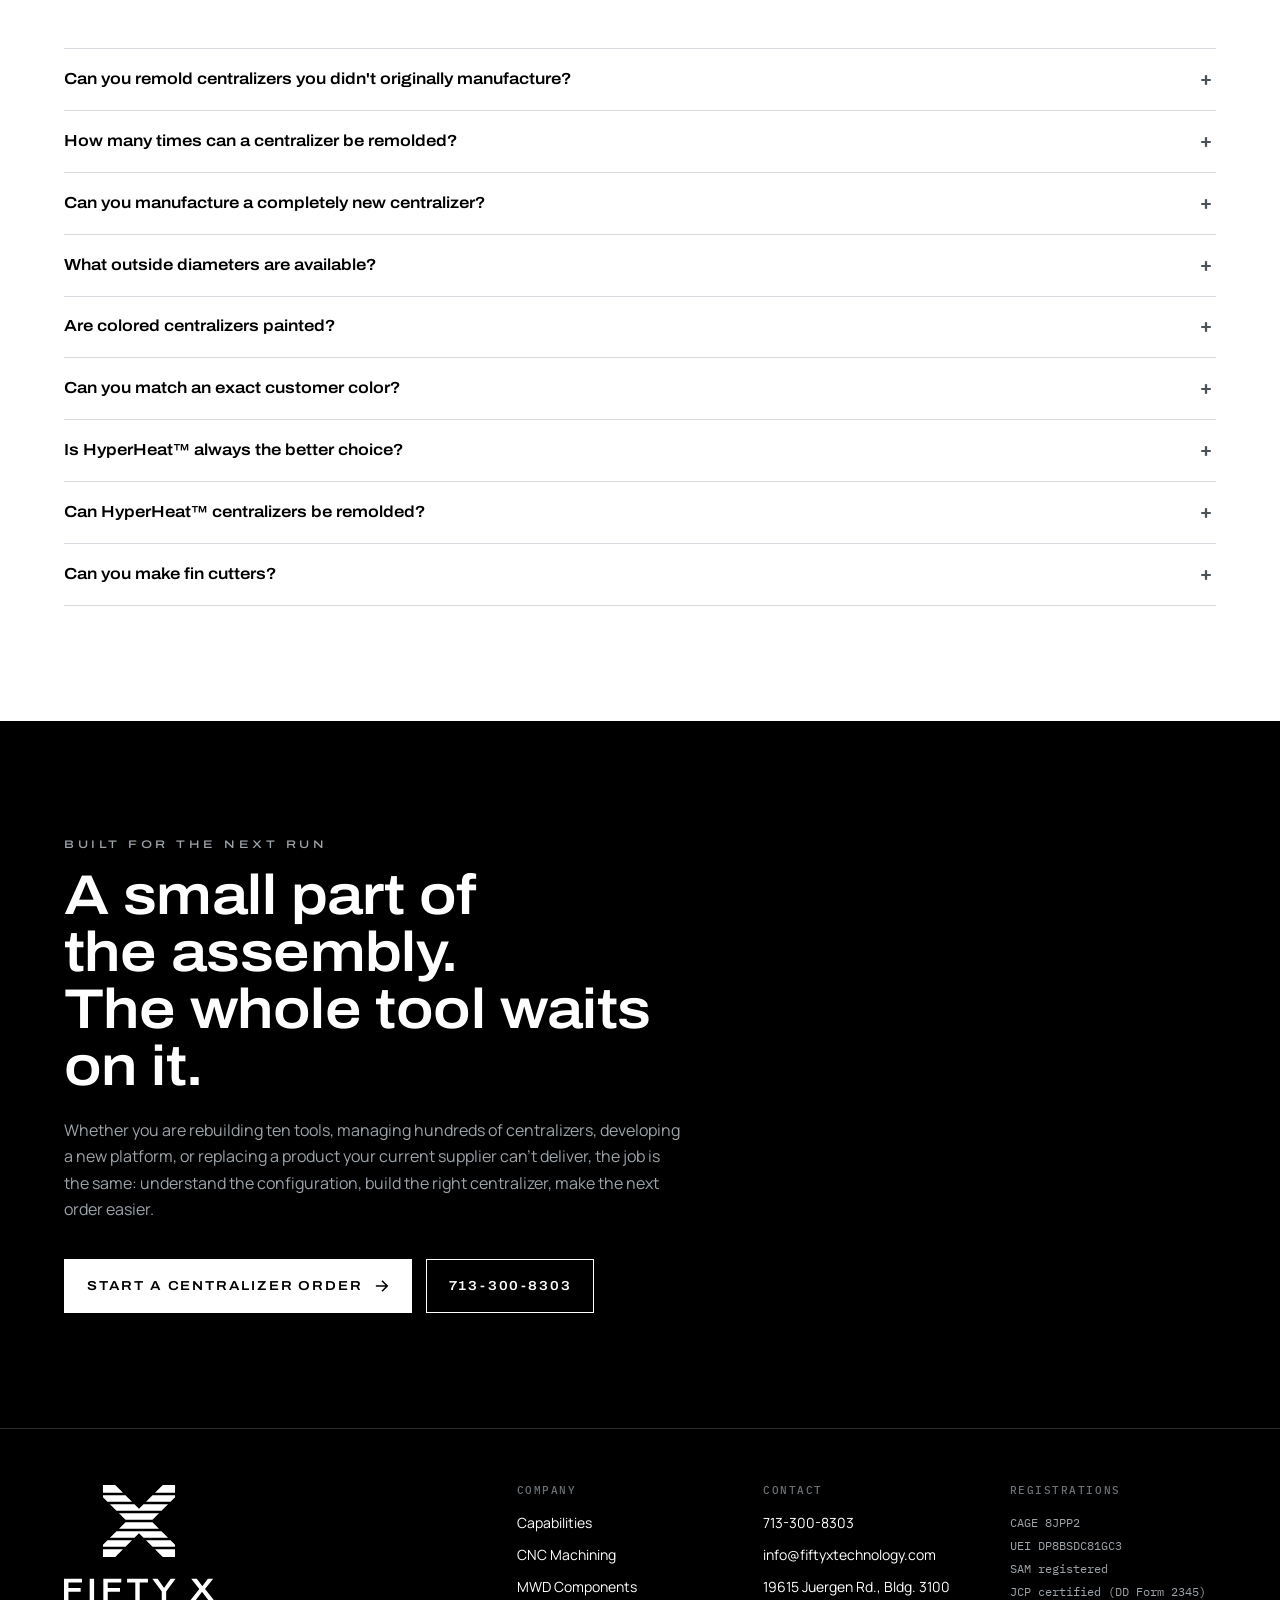
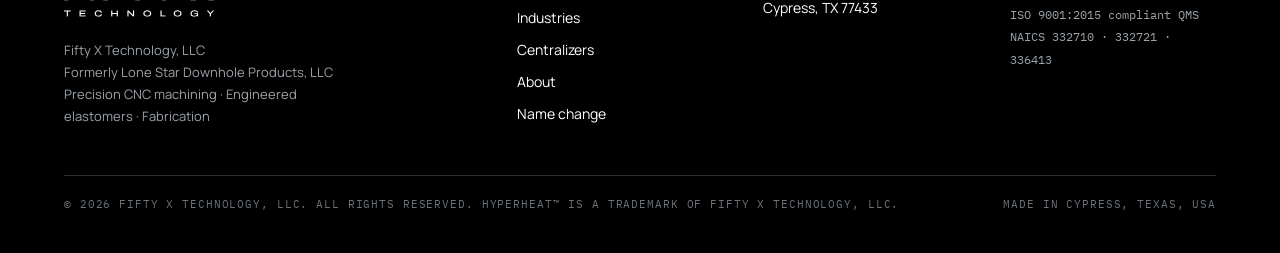
==== commit 59f37875: "v4.8: revert X hover, fix CNC CSS, tighten hero top on all pages" ====
--- a/centralizers.html
+++ b/centralizers.html
@@ -110,7 +110,7 @@
 /* ---------- hero ---------- */
 .hero{position:relative;overflow:hidden;background:var(--ink)}
 .hero::before{content:"";position:absolute;inset:0;background-image:linear-gradient(var(--hair-d) 1px,transparent 1px),linear-gradient(90deg,var(--hair-d) 1px,transparent 1px);background-size:96px 96px;opacity:.28;mask-image:linear-gradient(to bottom,rgba(0,0,0,.9),transparent 90%);-webkit-mask-image:linear-gradient(to bottom,rgba(0,0,0,.9),transparent 90%)}
-.hero .wrap{position:relative;display:grid;grid-template-columns:minmax(0,7fr) minmax(0,5fr);gap:48px;align-items:center;padding-block:clamp(64px,9vw,128px)}
+.hero .wrap{position:relative;display:grid;grid-template-columns:minmax(0,7fr) minmax(0,5fr);gap:48px;align-items:center;padding-block:clamp(36px,4.5vw,64px) clamp(64px,9vw,128px)}
 .hero h1{font-size:clamp(36px,5vw,72px);margin-top:22px}
 .hero h1 em{font-style:normal;color:var(--steel)}
 .hero .lede{max-width:56ch;margin-top:28px;font-size:clamp(16px,1.35vw,19px);line-height:1.6;color:var(--steel)}
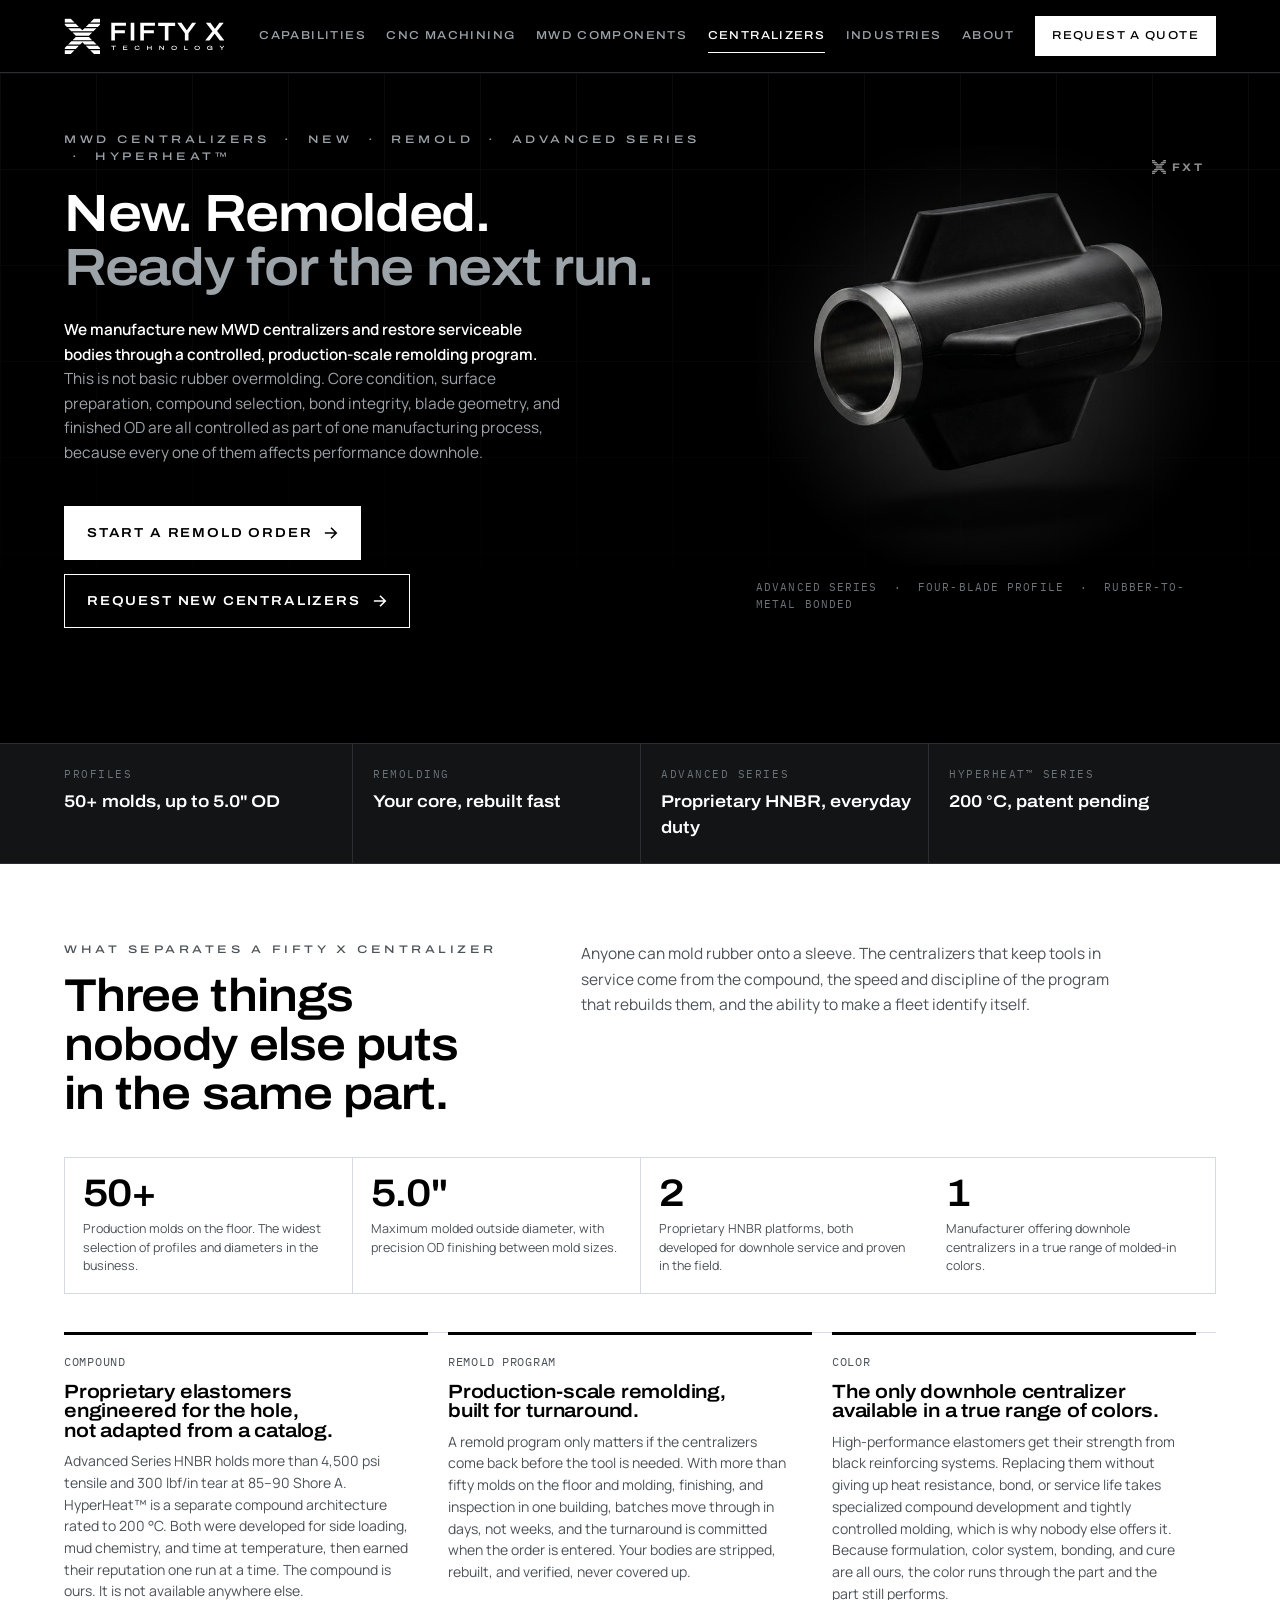
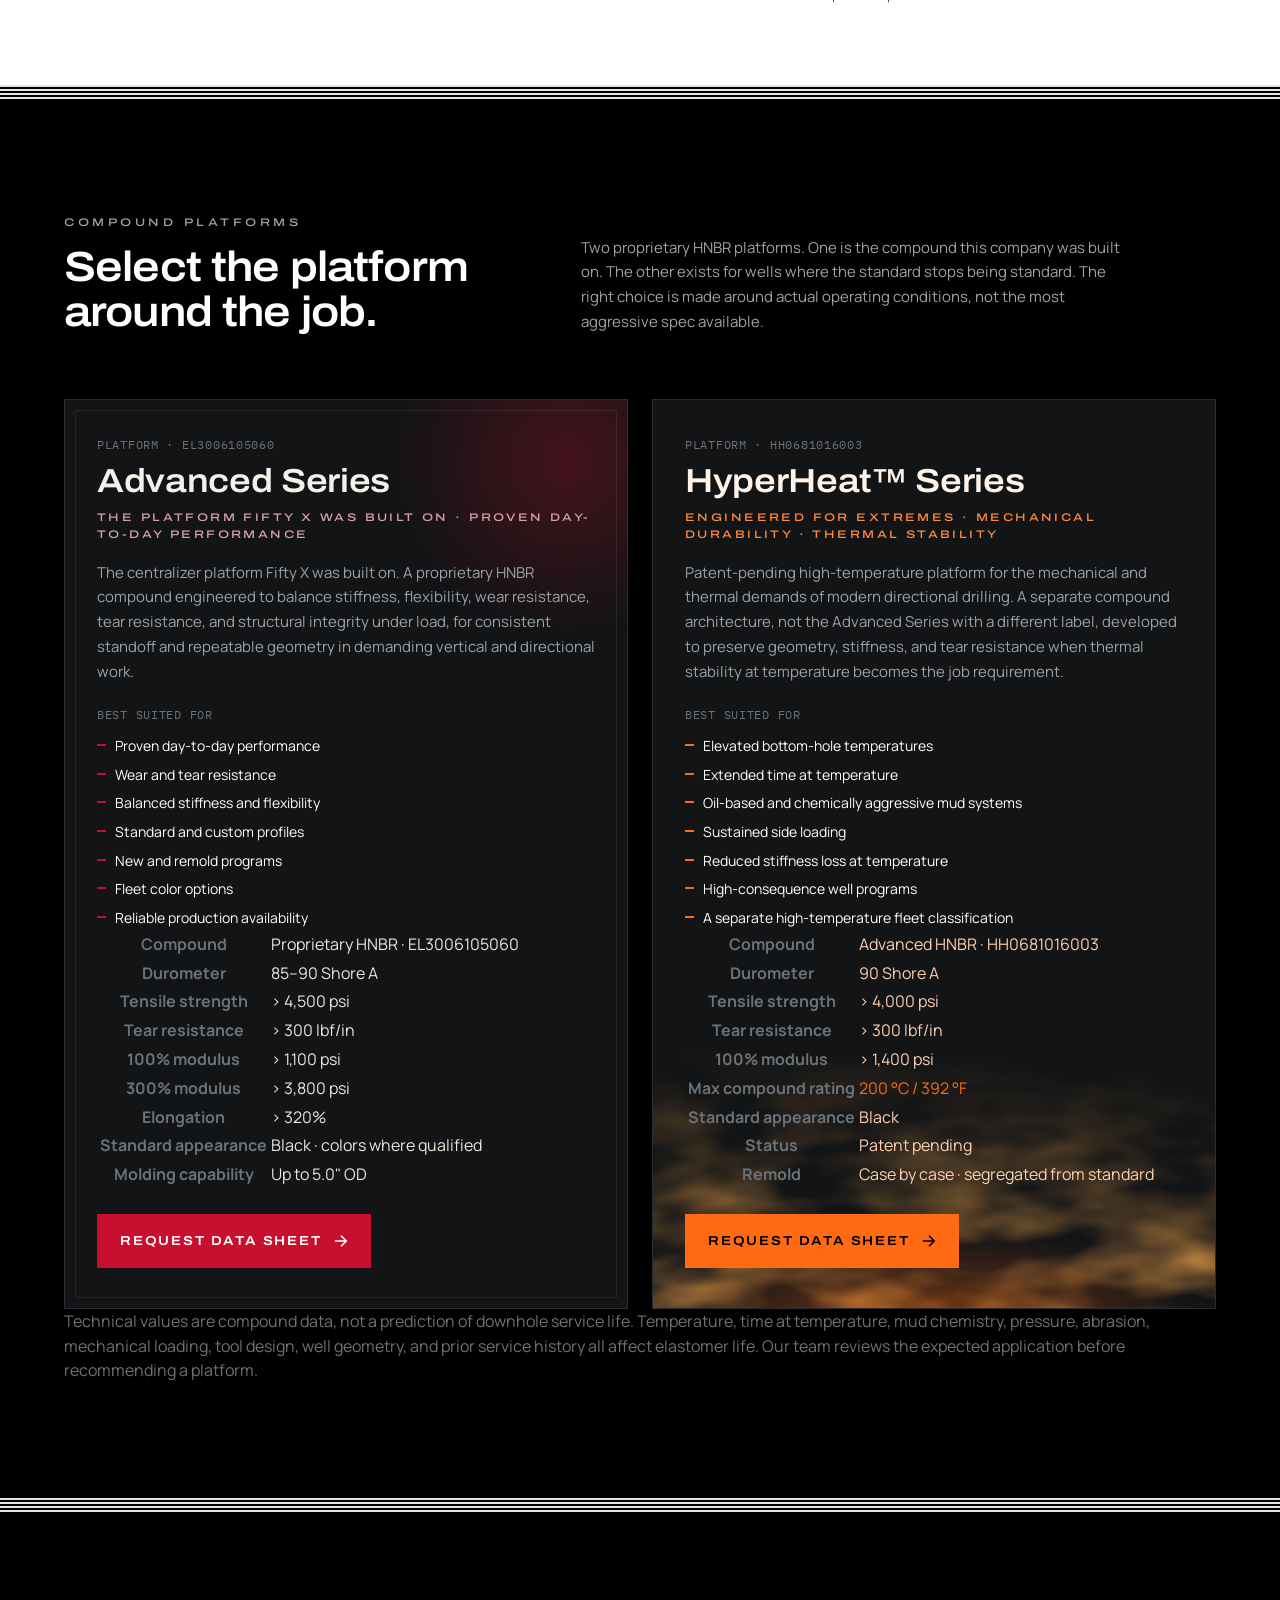
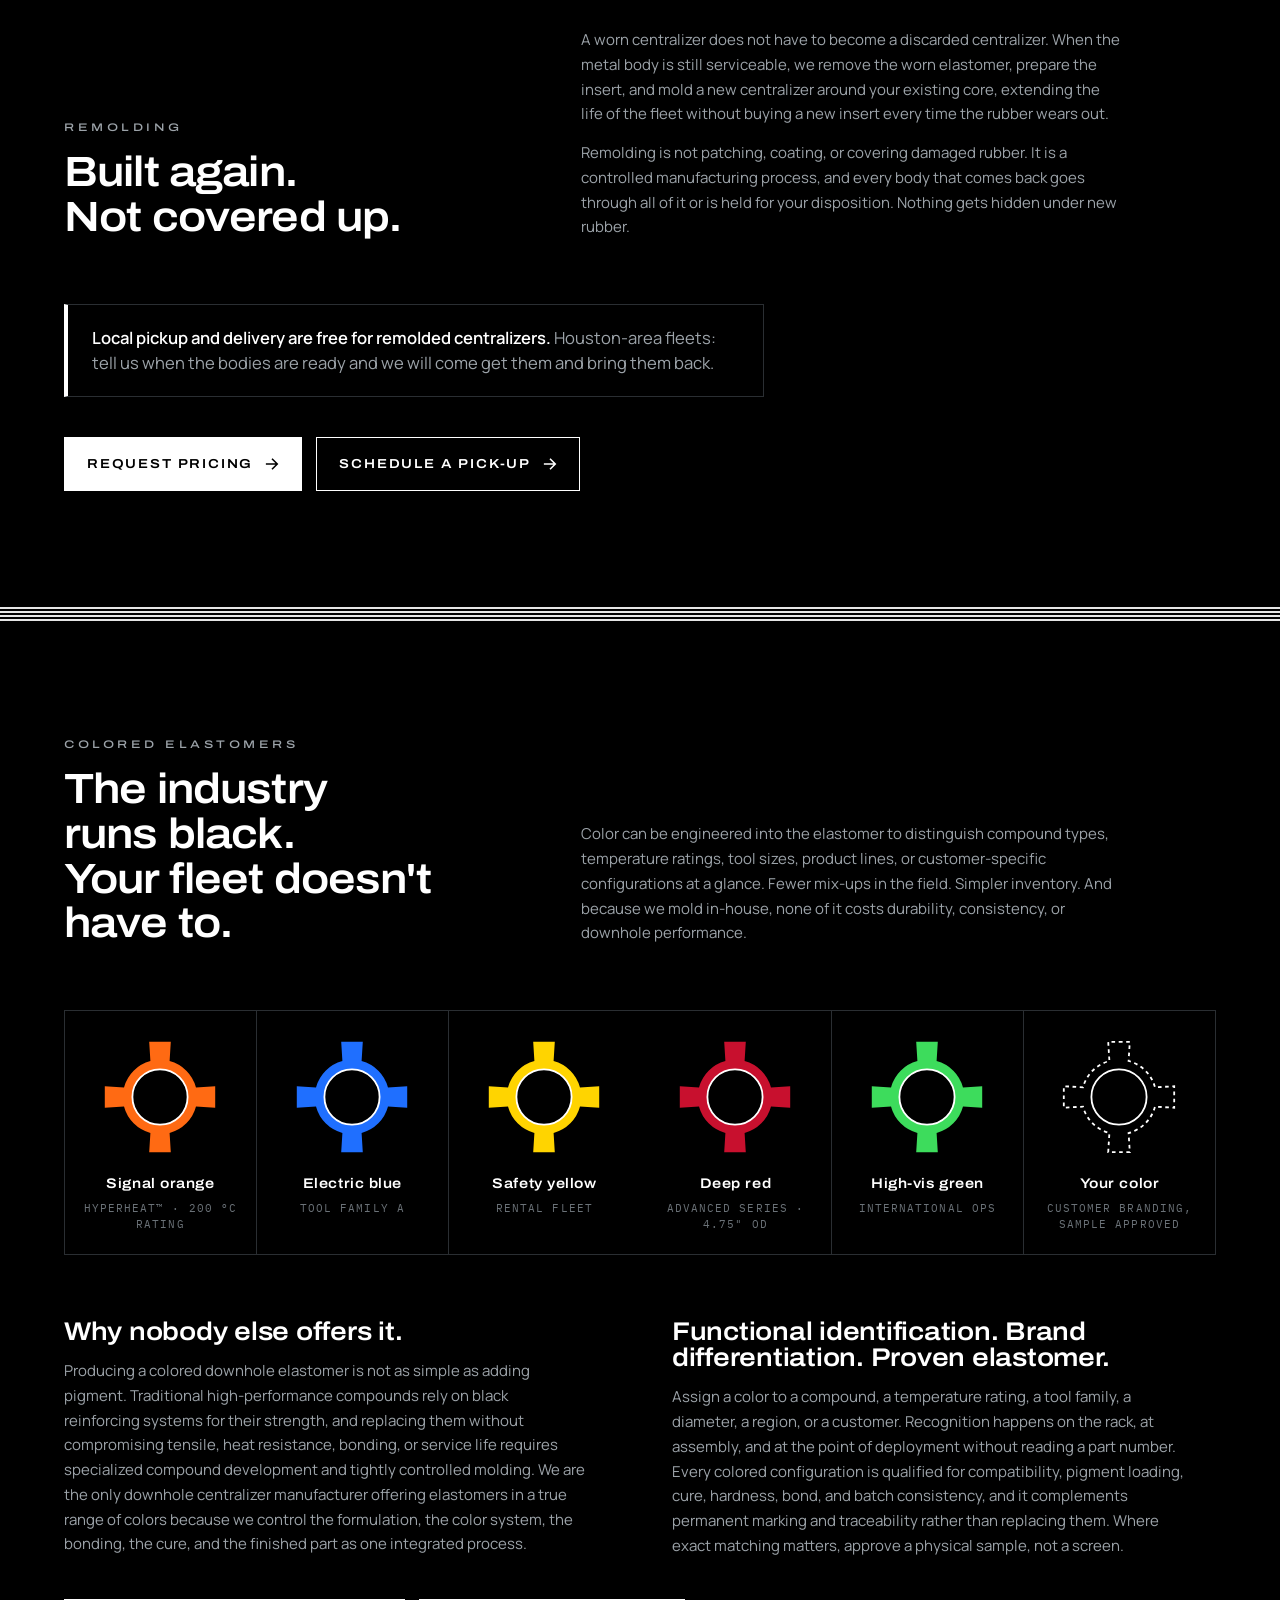
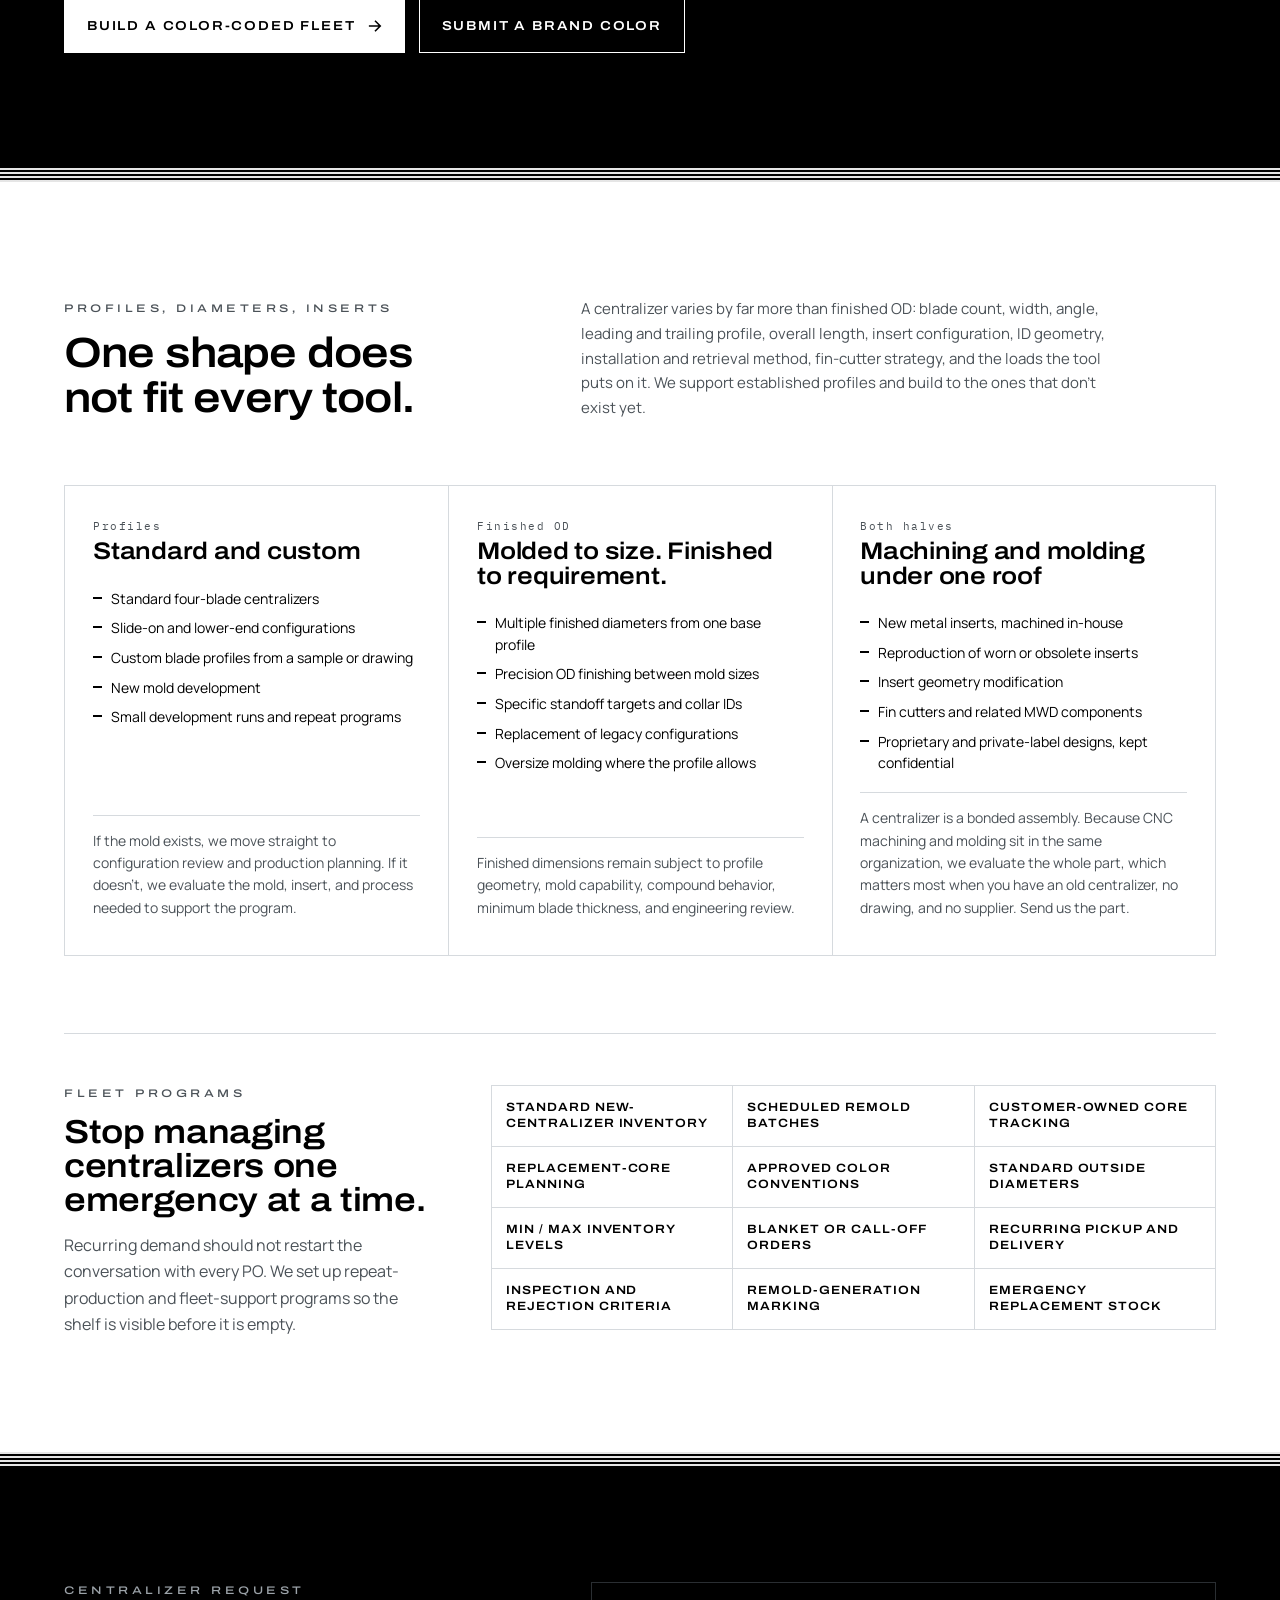
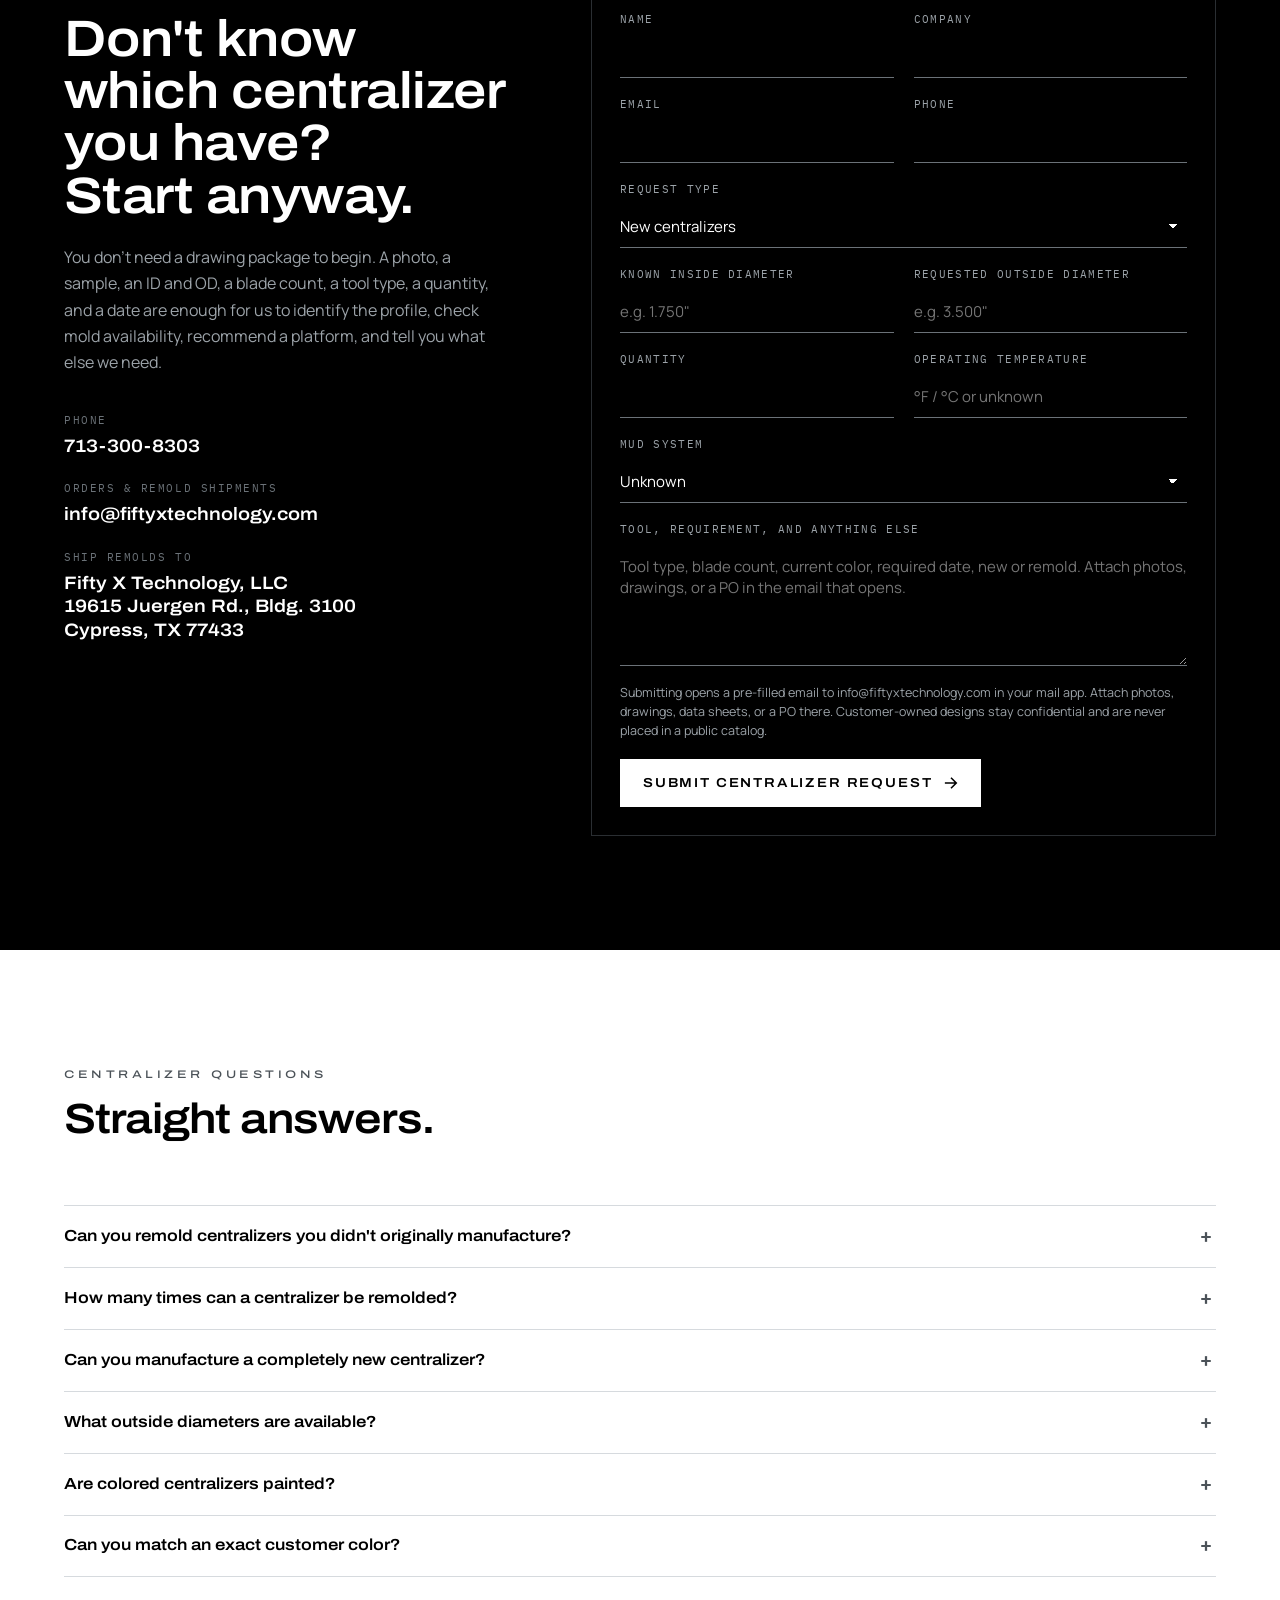
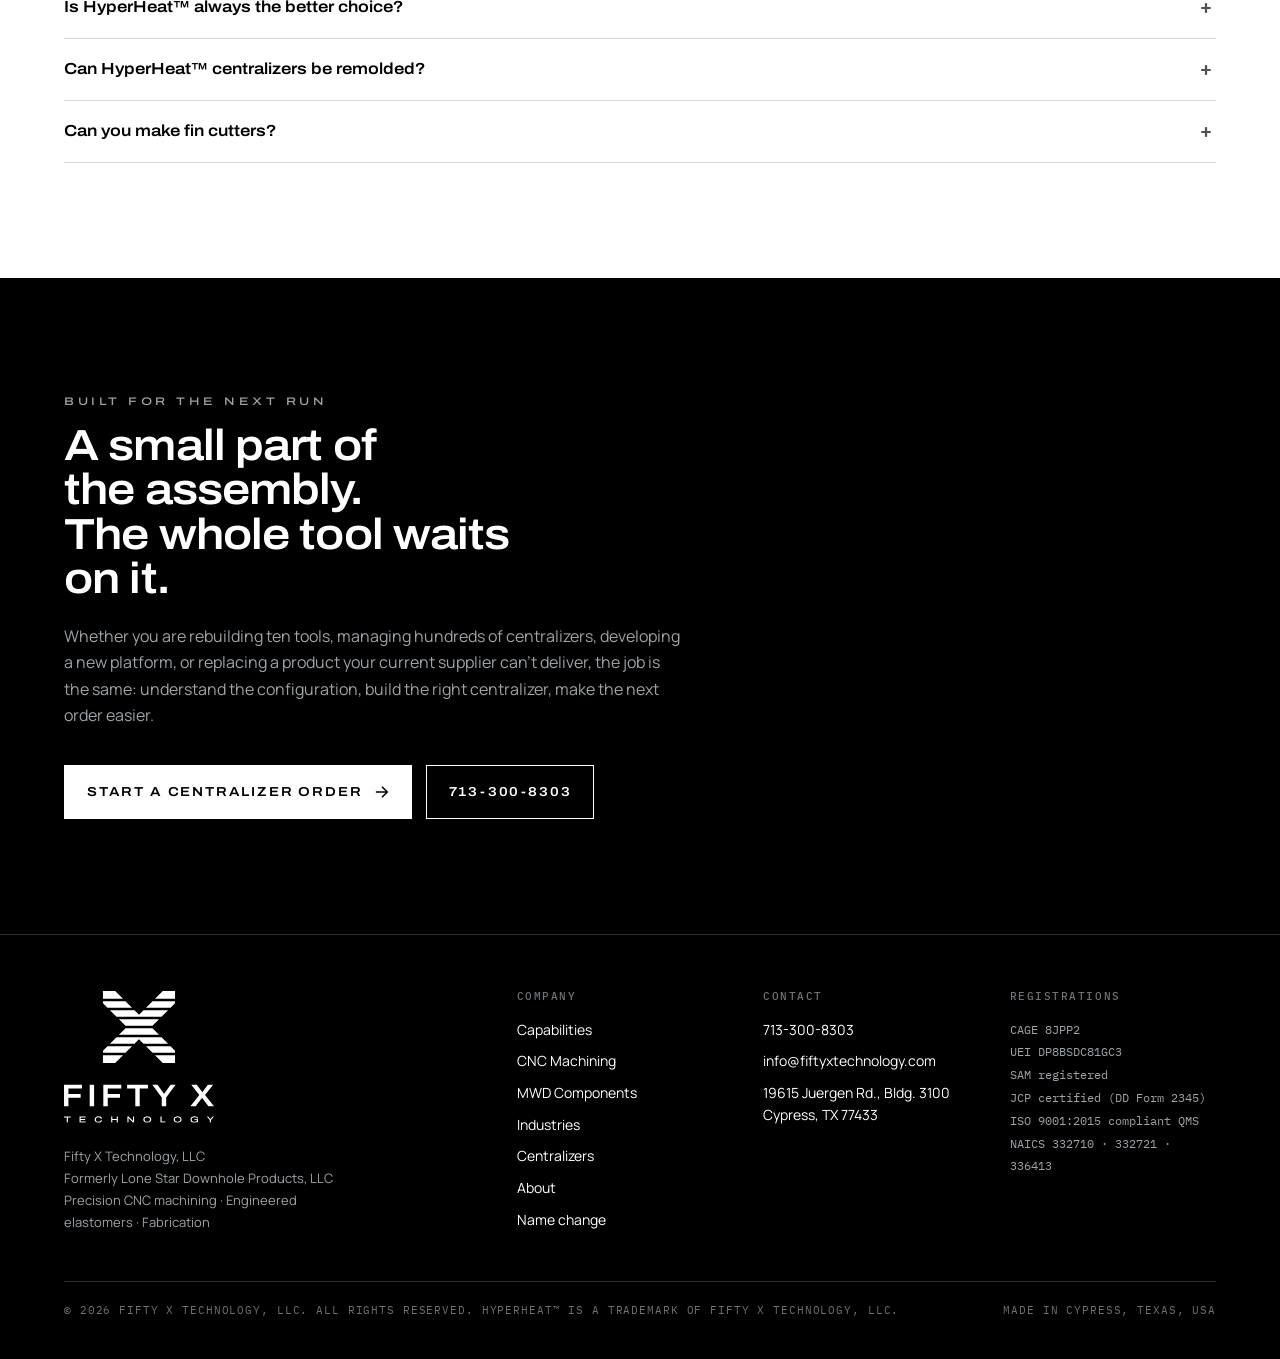
==== commit 61ed2ccf: "v5.0: restrained headline scale across all pages" ====
--- a/centralizers.html
+++ b/centralizers.html
@@ -111,9 +111,9 @@
 .hero{position:relative;overflow:hidden;background:var(--ink)}
 .hero::before{content:"";position:absolute;inset:0;background-image:linear-gradient(var(--hair-d) 1px,transparent 1px),linear-gradient(90deg,var(--hair-d) 1px,transparent 1px);background-size:96px 96px;opacity:.28;mask-image:linear-gradient(to bottom,rgba(0,0,0,.9),transparent 90%);-webkit-mask-image:linear-gradient(to bottom,rgba(0,0,0,.9),transparent 90%)}
 .hero .wrap{position:relative;display:grid;grid-template-columns:minmax(0,7fr) minmax(0,5fr);gap:48px;align-items:center;padding-block:clamp(36px,4.5vw,64px) clamp(64px,9vw,128px)}
-.hero h1{font-size:clamp(36px,5vw,72px);margin-top:22px}
+.hero h1{font-size:clamp(32px,4.1vw,58px);letter-spacing:-.025em;line-height:1.02;margin-top:22px}
 .hero h1 em{font-style:normal;color:var(--steel)}
-.hero .lede{max-width:56ch;margin-top:28px;font-size:clamp(16px,1.35vw,19px);line-height:1.6;color:var(--steel)}
+.hero .lede{max-width:56ch;margin-top:24px;font-size:clamp(15px,1.2vw,17px);line-height:1.6;color:var(--steel)}
 .hero .lede b{color:var(--paper);font-weight:600}
 .hero .actions{display:flex;flex-wrap:wrap;gap:14px;margin-top:40px}
 .hero-mark{position:relative;max-width:500px;width:100%;justify-self:end}
@@ -147,8 +147,8 @@
 .section{padding-block:clamp(72px,9vw,128px)}
 .section.light{background:var(--paper);color:var(--ink)}
 .head{display:grid;grid-template-columns:minmax(0,5fr) minmax(0,7fr);gap:32px 64px;align-items:end;margin-bottom:clamp(40px,5vw,72px)}
-.head h2{font-size:clamp(32px,4.4vw,60px)}
-.head .intro{font-size:clamp(16px,1.25vw,18px);line-height:1.65;color:var(--steel);max-width:60ch}
+.head h2{font-size:clamp(26px,3.3vw,46px);font-weight:600;letter-spacing:-.02em;line-height:1.06}
+.head .intro{font-size:clamp(15px,1.1vw,16.5px);line-height:1.65;color:var(--steel);max-width:60ch}
 .light .head .intro{color:var(--slate)}
 @media (max-width:900px){.head{grid-template-columns:1fr}}
 
@@ -201,7 +201,7 @@
 .mwd{background:var(--ink);position:relative}
 .mwd .banner{display:grid;grid-template-columns:auto 1fr;gap:28px;align-items:center;margin-bottom:clamp(40px,5vw,72px)}
 .mwd .banner .x{width:76px;height:76px}
-.mwd .banner h2{font-size:clamp(34px,4.8vw,66px)}
+.mwd .banner h2{font-size:clamp(28px,3.6vw,50px);font-weight:600;letter-spacing:-.02em}
 .mwd .banner h2 span{display:block;color:var(--steel)}
 .mwd-grid{display:grid;grid-template-columns:minmax(0,5fr) minmax(0,7fr);gap:48px 72px}
 .mwd .lede{font-size:clamp(17px,1.4vw,20px);line-height:1.6;color:var(--paper)}
@@ -237,7 +237,7 @@
 
 /* ---------- about + name change ---------- */
 .about-grid{display:grid;grid-template-columns:minmax(0,7fr) minmax(0,5fr);gap:48px 80px;align-items:start}
-.about h2{font-size:clamp(30px,4vw,54px)}
+.about h2{font-size:clamp(26px,3.3vw,44px)}
 .about .body{margin-top:26px;display:flex;flex-direction:column;gap:16px;color:var(--steel);line-height:1.7;max-width:62ch;font-size:16.5px}
 .about .body b{color:var(--paper);font-weight:600}
 .timeline{list-style:none;margin:0;padding:0;border-top:1px solid var(--hair-d)}
@@ -260,7 +260,7 @@
 
 /* ---------- contact ---------- */
 .contact-grid{display:grid;grid-template-columns:minmax(0,5fr) minmax(0,7fr);gap:48px 80px;align-items:start}
-.contact h2{font-size:clamp(32px,4.4vw,60px)}
+.contact h2{font-size:clamp(26px,3.3vw,46px);font-weight:600;letter-spacing:-.02em}
 .contact .intro{margin-top:22px;color:var(--slate);line-height:1.65;max-width:48ch}
 .contact .details{margin-top:36px;display:grid;gap:22px}
 .contact .details .k{font-family:var(--mono);font-size:11px;letter-spacing:.14em;text-transform:uppercase;color:var(--slate)}
@@ -364,7 +364,7 @@
 .faq details[open] summary::after{content:"–"}
 .faq p{padding:0 0 20px;color:var(--slate);font-size:15px;line-height:1.65;max-width:70ch}
 
-.closer h2{font-size:clamp(30px,4.4vw,56px);max-width:16ch}
+.closer h2{font-size:clamp(26px,3.4vw,46px);font-weight:600;letter-spacing:-.02em;max-width:16ch}
 .closer .intro{margin-top:22px;color:var(--steel);font-size:clamp(16px,1.25vw,18px);line-height:1.65;max-width:62ch}
 
 /* hero photo */
@@ -399,7 +399,7 @@
 .platforms{display:grid;grid-template-columns:1fr 1fr;gap:24px}
 .platforms article{position:relative;overflow:hidden;background:var(--graphite);border:1px solid var(--hair-d);padding:36px 32px 40px;isolation:isolate}
 .platforms .mono{color:var(--steel-2)}
-.platforms h3{font-size:clamp(30px,3vw,42px);margin-top:10px}
+.platforms h3{font-size:clamp(26px,2.6vw,36px);margin-top:10px}
 .pf-tag{margin-top:10px;font-family:var(--display);font-stretch:125%;font-weight:500;font-size:11px;letter-spacing:.22em;text-transform:uppercase;color:var(--steel)}
 .platforms .pl{margin-top:18px;color:var(--steel);font-size:15px;line-height:1.65}
 .platforms ul{list-style:none;margin:10px 0 0;padding:0;display:grid;gap:7px}
